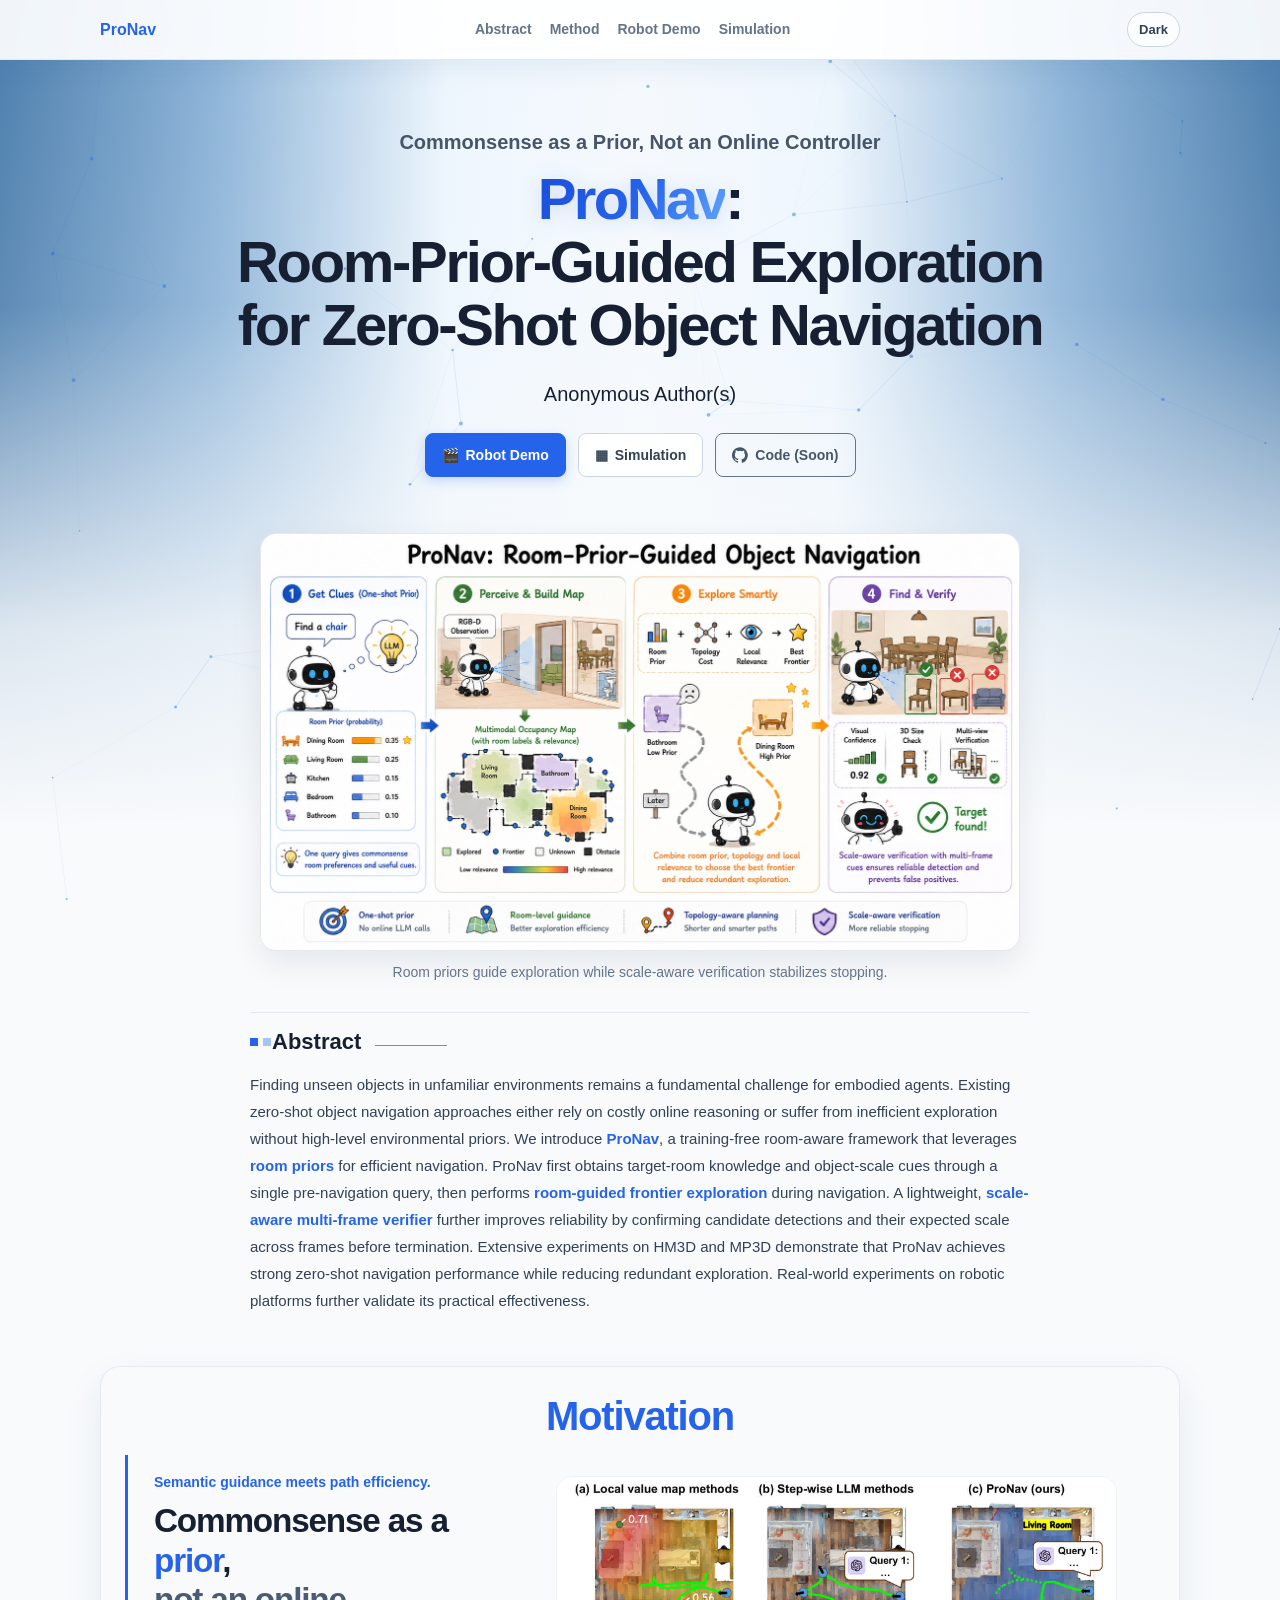
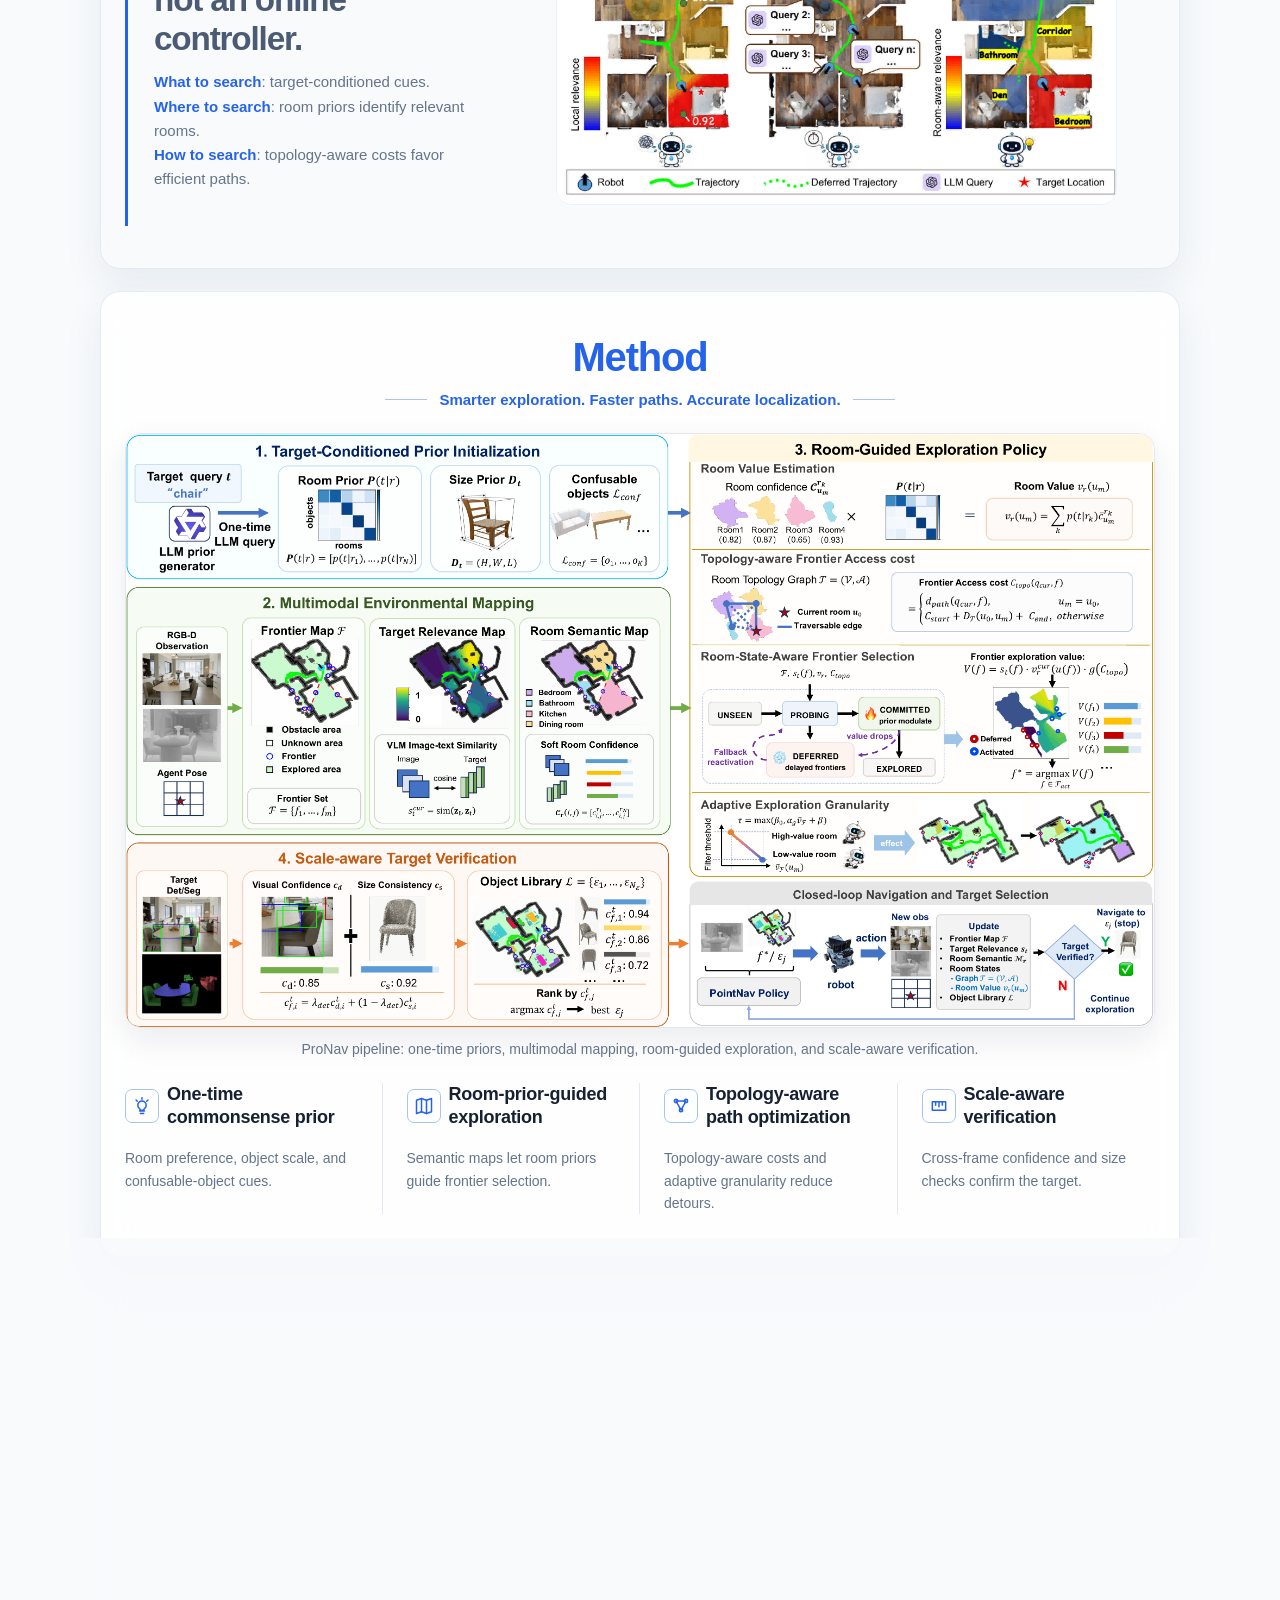
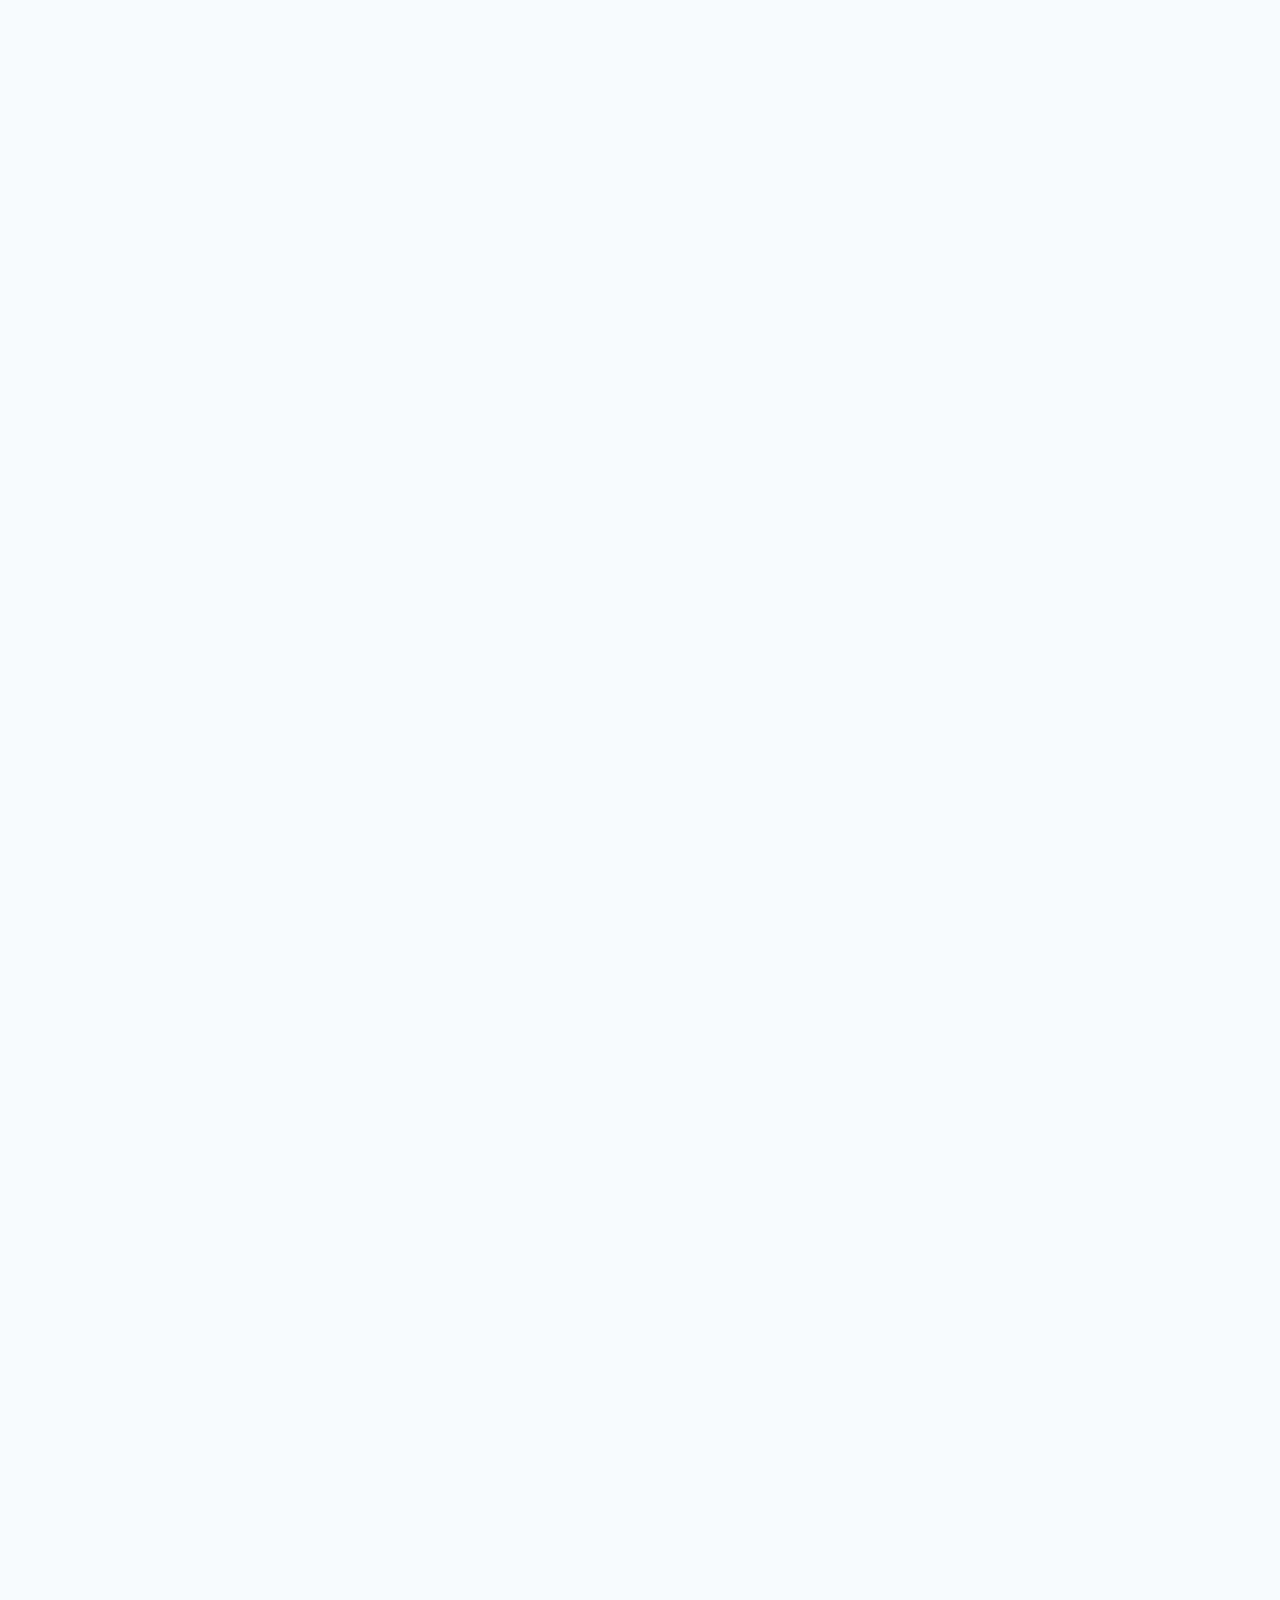
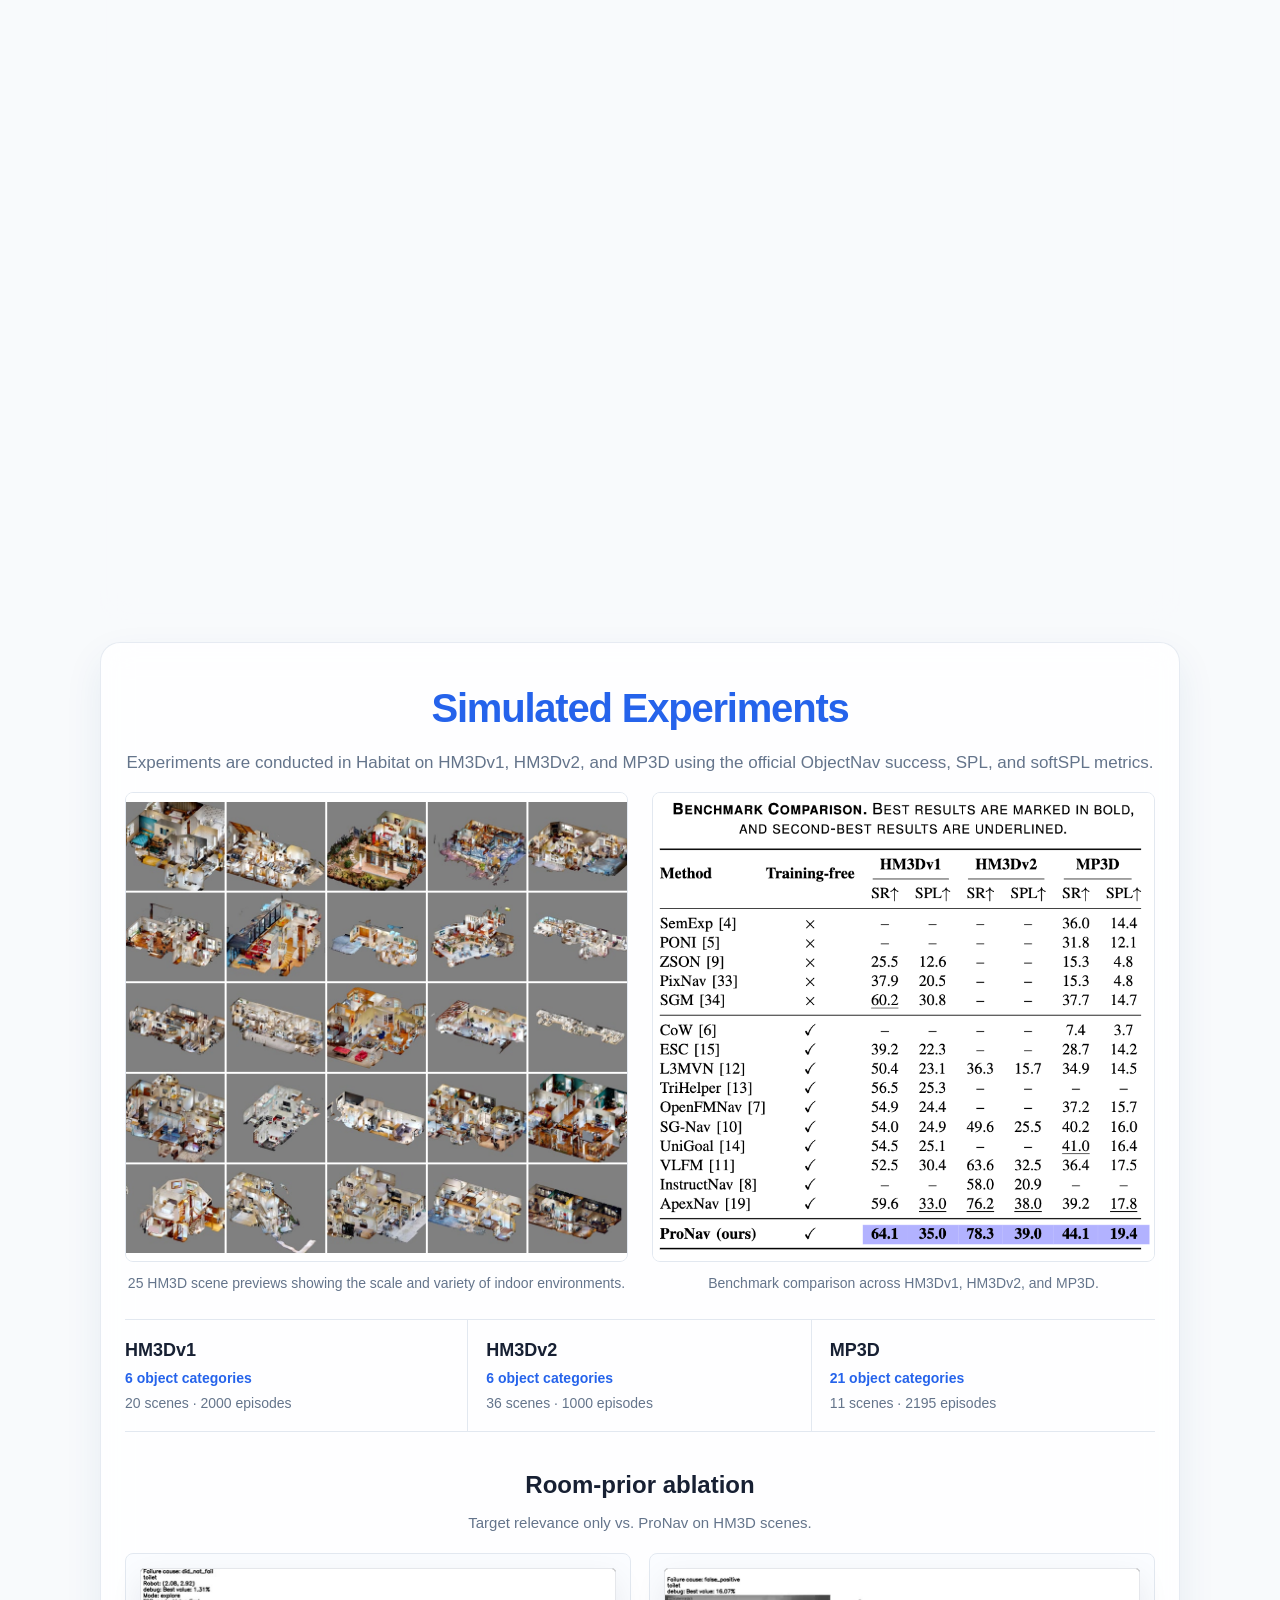
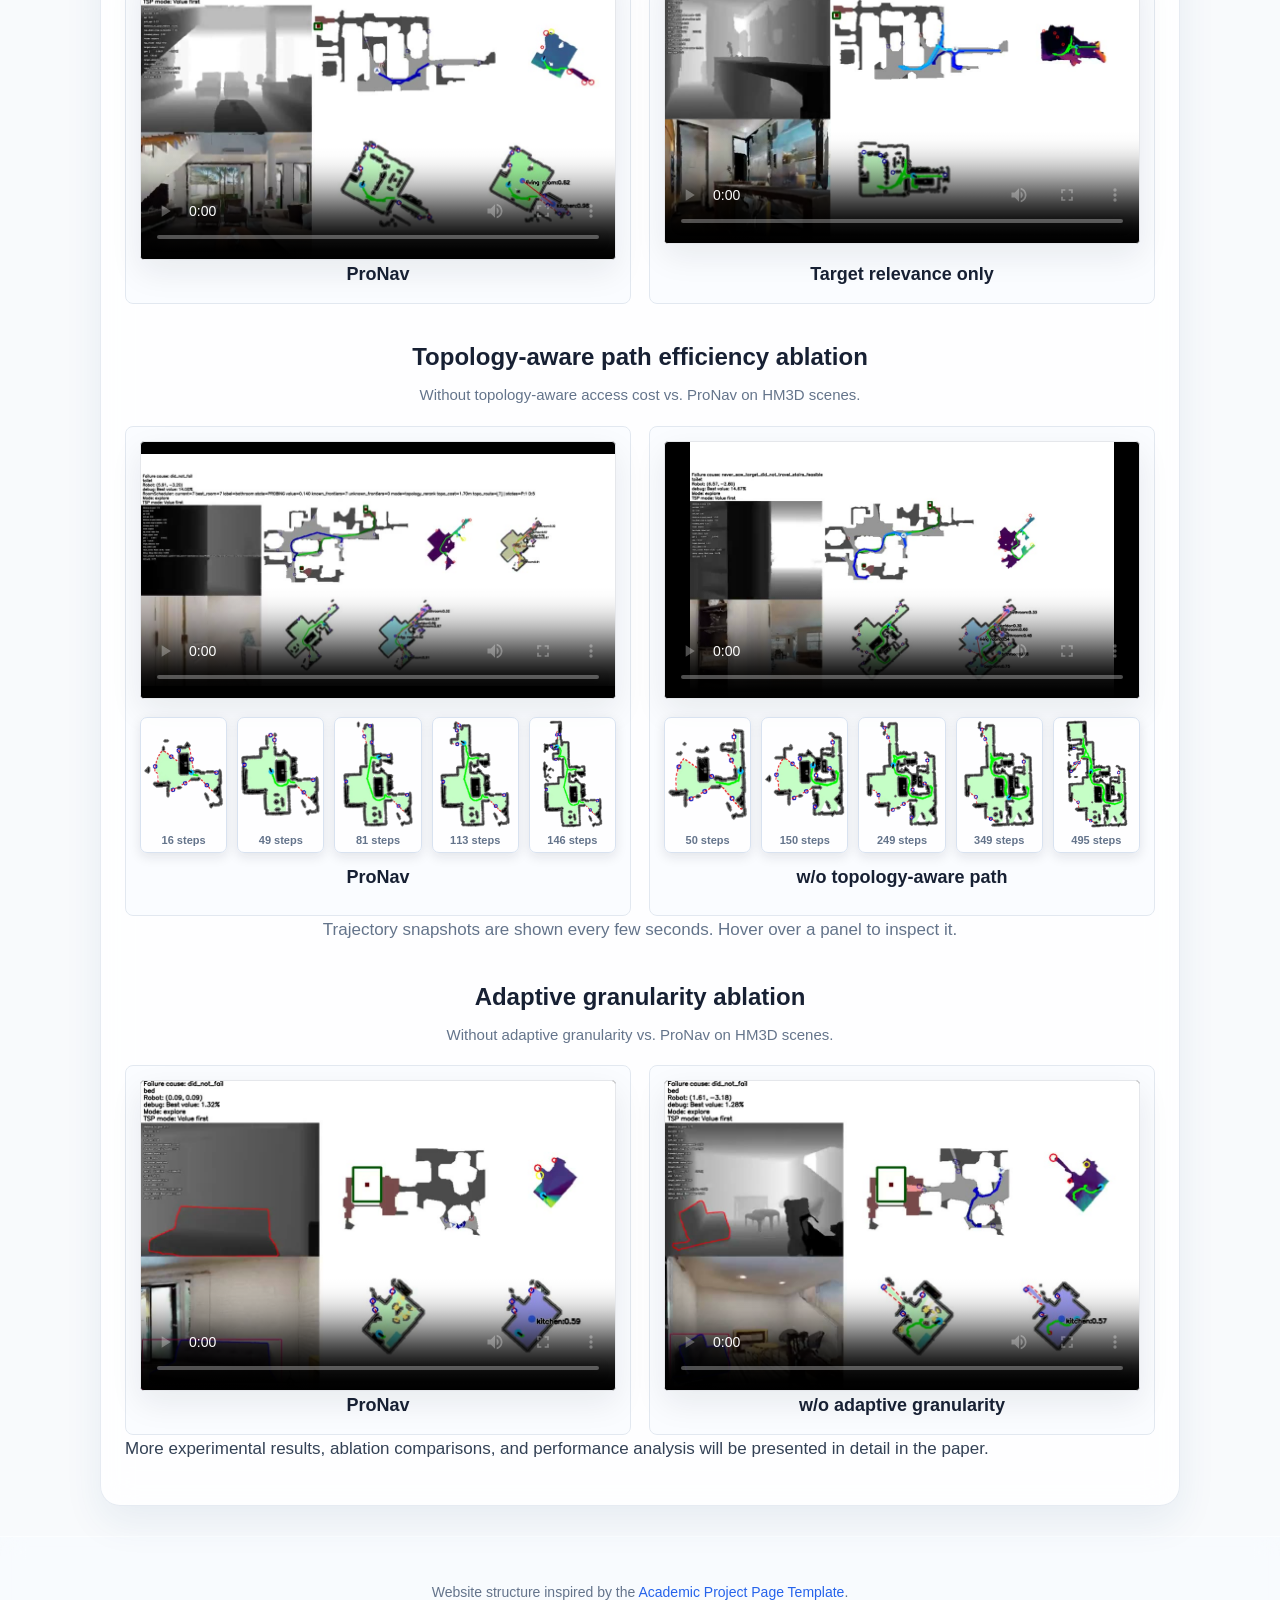
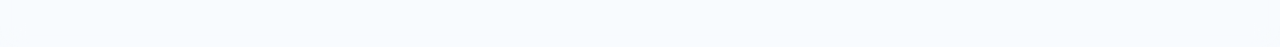
==== index.html @ 60c2f27e "Add trajectory snapshots and dark theme" ====
<!doctype html>
<html lang="en">
<head>
  <meta charset="utf-8" />
  <meta name="viewport" content="width=device-width, initial-scale=1" />
  <meta name="description" content="ProNav: Room-Prior-Guided Exploration for Zero-Shot Object Navigation." />
  <meta property="og:title" content="ProNav" />
  <meta property="og:description" content="Room-prior-guided exploration for zero-shot object navigation." />
  <meta property="og:image" content="assets/figures/hero-overview.jpg" />
  <title>ProNav | Room-Prior-Guided Object Navigation</title>
  <script>
    try {
      if (localStorage.getItem('pronav-theme') === 'dark') document.documentElement.dataset.theme = 'dark';
    } catch (error) {}
  </script>
  <link rel="stylesheet" href="styles.css?v=20260714-tech-glass" />
</head>
<body>
  <canvas class="topology-background" aria-hidden="true"></canvas>
  <nav class="topbar" aria-label="Page navigation">
    <a href="#" class="brand">ProNav</a>
    <div>
      <a href="#abstract">Abstract</a>
      <a href="#method">Method</a>
      <!-- <a href="#results">Results</a> -->
      <a href="#real-world">Robot Demo</a>
      <a href="#simulation">Simulation</a>
      <!-- <a href="#citation">BibTeX</a> -->
    </div>
    <button class="theme-toggle" type="button" aria-label="Enable dark theme" aria-pressed="false">Dark</button>
  </nav>

  <main>
    <header class="paper-header">
      <p class="venue">Commonsense as a Prior, Not an Online Controller</p>
      <h1>
        <span class="project-name">ProNav</span>:<br />
        Room-Prior-Guided Exploration<br />
        for Zero-Shot Object Navigation
      </h1>
      <p class="authors">Anonymous Author(s)</p>
      <div class="paper-links" aria-label="Project links">
        <!-- <a href="#citation">Paper</a> -->
        <a href="#real-world"><span class="link-icon" aria-hidden="true">🎬</span>Robot Demo</a>
        <a href="#simulation"><span class="link-icon" aria-hidden="true">▦</span>Simulation</a>
        <span class="paper-link" aria-label="Code (Soon)" aria-disabled="true">
          <svg class="github-icon" viewBox="0 0 24 24" aria-hidden="true">
            <path d="M12 .3a12 12 0 0 0-3.8 23.4c.6.1.8-.3.8-.6v-2.2c-3.3.7-4-1.4-4-1.4-.5-1.4-1.3-1.8-1.3-1.8-1.1-.8.1-.8.1-.8 1.2.1 1.8 1.2 1.8 1.2 1.1 1.8 2.8 1.3 3.5 1 .1-.8.4-1.3.7-1.6-2.7-.3-5.5-1.4-5.5-6a4.7 4.7 0 0 1 1.2-3.3c-.1-.3-.5-1.6.1-3.3 0 0 1-.3 3.3 1.3a11.4 11.4 0 0 1 6 0C17.2 5.4 18.2 5.7 18.2 5.7c.6 1.7.2 3 .1 3.3a4.7 4.7 0 0 1 1.2 3.3c0 4.6-2.8 5.7-5.5 6 .4.3.7 1 .7 2v2.8c0 .3.2.7.8.6A12 12 0 0 0 12 .3Z" />
          </svg>
          <span>Code (Soon)</span>
        </span>
        <!-- <a href="#results">Results</a> -->
      </div>
      <figure class="paper-figure header-teaser">
        <img src="assets/figures/hero-overview.jpg"
             alt="ProNav overview showing one-time priors, online mapping, room-guided exploration, and target verification." />
        <figcaption>Room priors guide exploration while scale-aware verification stabilizes stopping.</figcaption>
      </figure>
      <div id="abstract" class="header-abstract">
        <h2>Abstract</h2>
        <p>
          Finding unseen objects in unfamiliar environments remains a fundamental challenge for embodied agents.
          Existing zero-shot object navigation approaches either rely on costly online reasoning or suffer from
          inefficient exploration without high-level environmental priors. We introduce <strong>ProNav</strong>, a
          training-free room-aware framework that leverages <strong>room priors</strong> for efficient navigation.
          ProNav first obtains target-room knowledge and object-scale cues through a single pre-navigation query,
          then performs <strong>room-guided frontier exploration</strong> during navigation. A lightweight,
          <strong>scale-aware multi-frame verifier</strong> further improves reliability by confirming candidate
          detections and their expected scale across frames before termination. Extensive experiments on HM3D and
          MP3D demonstrate that ProNav achieves strong
          zero-shot navigation performance while reducing redundant exploration. Real-world experiments on robotic
          platforms further validate its practical effectiveness.
        </p>
      </div>
    </header>

    <section class="content-section motivation">
      <h2>Motivation</h2>
      <div class="motivation-main">
        <div class="motivation-copy">
          <p class="motivation-kicker">Semantic guidance meets path efficiency.</p>
          <p class="motivation-statement">
            Commonsense as a <span>prior</span>,<br />
            <em>not an online controller.</em>
          </p>
          <p class="motivation-bridge">
            <strong>What to search</strong>: target-conditioned cues.<br />
            <strong>Where to search</strong>: room priors identify relevant rooms.<br />
            <strong>How to search</strong>: topology-aware costs favor efficient paths.
          </p>
        </div>
        <figure class="paper-figure motivation-figure">
          <img src="assets/figures/motivation.jpg"
               alt="Motivation comparison among local value-map exploration, step-wise LLM navigation, and ProNav." />
        </figure>
      </div>
    </section>

    <section id="method" class="content-section">
      <h2>Method</h2>
      <p class="method-tagline">Smarter exploration. Faster paths. Accurate localization.</p>
      <figure class="paper-figure method-overview">
        <img src="assets/figures/pipeline.png?v=20260712-pipeline"
             alt="ProNav pipeline showing target-conditioned priors, multimodal mapping, room-guided exploration, and scale-aware target verification." />
        <figcaption>ProNav pipeline: one-time priors, multimodal mapping, room-guided exploration, and scale-aware verification.</figcaption>
      </figure>
      <div class="method-list">
        <article>
          <div class="method-heading">
            <span class="method-icon" aria-hidden="true">
              <svg viewBox="0 0 24 24"><path d="M9 18h6M10 21h4M8.5 14.5a5 5 0 1 1 7 0c-.9.8-1.5 1.7-1.5 2.5h-4c0-.8-.6-1.7-1.5-2.5Z" /><path d="M12 2v2M4.9 4.9l1.4 1.4M19.1 4.9l-1.4 1.4" /></svg>
            </span>
            <h3>One-time commonsense prior</h3>
          </div>
          <p>Room preference, object scale, and confusable-object cues.</p>
        </article>
        <article>
          <div class="method-heading">
            <span class="method-icon" aria-hidden="true">
              <svg viewBox="0 0 24 24"><path d="M3 5l6-2 6 2 6-2v16l-6 2-6-2-6 2V5Z" /><path d="M9 3v16M15 5v16" /></svg>
            </span>
            <h3>Room-prior-guided exploration</h3>
          </div>
          <p>Semantic maps let room priors guide frontier selection.</p>
        </article>
        <article>
          <div class="method-heading">
            <span class="method-icon" aria-hidden="true">
              <svg viewBox="0 0 24 24"><path d="M6 6l6 11L18 6M6 6h12" /><circle cx="6" cy="6" r="2" /><circle cx="18" cy="6" r="2" /><circle cx="12" cy="17" r="2" /></svg>
            </span>
            <h3>Topology-aware path optimization</h3>
          </div>
          <p>Topology-aware costs and adaptive granularity reduce detours.</p>
        </article>
        <article>
          <div class="method-heading">
            <span class="method-icon" aria-hidden="true">
              <svg viewBox="0 0 24 24"><path d="M4 7h16v10H4Z" /><path d="M8 7v4m4-4v6m4-6v4" /></svg>
            </span>
            <h3>Scale-aware verification</h3>
          </div>
          <p>Cross-frame confidence and size checks confirm the target.</p>
        </article>
      </div>
    </section>

    <section id="real-world" class="content-section">
      <h2>Robot Demo</h2>
      <p class="section-lead">
        Real-world trials are conducted on low-cost robotic platforms in an office building with interconnected
        hallways, bathrooms, computer rooms, and cluttered indoor spaces. Videos and figures below show both
        controlled ablations and multi-target cross-room navigation cases.
      </p>
      <div class="section-subheading">
        <h3>Platforms &amp; demo</h3>
        <p>Two low-cost robotic platforms and an indoor scene showcase.</p>
      </div>
      <div class="robot-grid">
        <figure class="paper-figure robot-card" data-label="01 / PLATFORM">
          <div class="robot-visual robot-visual-backdrop">
            <img class="robot-backdrop" src="assets/figures/robot-card-backdrop.png" alt="" aria-hidden="true" />
            <img class="robot-photo" src="assets/figures/robot-mecanum-cropped.jpg?v=20260713-topcrop" alt="Mecanum-wheel mobile robot." />
          </div>
          <figcaption>Mecanum-wheel mobile robot with RGB-D camera.</figcaption>
        </figure>
        <figure class="paper-figure robot-card" data-label="02 / PLATFORM">
          <div class="robot-visual">
            <img class="robot-photo robot-photo-raised" src="assets/figures/robot-xlerobot.jpg?v=20260713-original" alt="XLerobot mobile dual-arm robot." />
          </div>
          <figcaption>XLerobot-configuration mobile dual-arm robot.</figcaption>
        </figure>
        <figure class="paper-figure robot-card robot-video-figure" data-label="03 / SCENE">
          <video class="robot-demo-video lazy-video" controls playsinline
                 poster="assets/posters/indoor-scene-showcase.jpg">
            <source src="videos/indoor-scene-showcase.mp4" type="video/mp4" />
            Your browser does not support the video tag.
          </video>
          <figcaption>Indoor scene showcase from a real-world scan.</figcaption>
        </figure>
      </div>
      <div class="section-subheading">
        <h3>Real-world validation</h3>
        <p>Multi-target trials, controlled ablations, and value-map overlays demonstrate cross-room navigation in cluttered indoor environments.</p>
      </div>
      <figure class="paper-figure">
        <img src="assets/figures/real-world-cases.jpg" alt="Four real-world ProNav navigation cases." />
        <figcaption>Multi-target cross-room real-world trials with first-person observations and online value maps.</figcaption>
      </figure>
      <!--
      <div class="table-wrap compact-table">
        <table>
          <thead>
            <tr>
              <th>Method</th>
              <th>Easy SR / SPL</th>
              <th>Hard SR / SPL</th>
            </tr>
          </thead>
          <tbody>
            <tr>
              <td>Target relevance only</td>
              <td>24/24 (100.0) / 0.85</td>
              <td>16/24 (66.7) / 0.34</td>
            </tr>
            <tr class="best">
              <td>ProNav</td>
              <td>24/24 (100.0) / 0.87</td>
              <td>22/24 (91.7) / 0.63</td>
            </tr>
          </tbody>
        </table>
      </div>
      -->
      <div class="video-grid no-sync">
        <article data-result="success">
          <div class="result-badge">✓ Success</div>
          <video class="lazy-video" controls playsinline poster="assets/posters/potted-plant-search.jpg">
            <source src="videos/potted-plant-search.mp4" type="video/mp4" />
            Your browser does not support the video tag.
          </video>
          <h3>Potted plant search</h3>
        </article>
        <article data-result="success">
          <div class="result-badge">✓ Success</div>
          <video class="lazy-video" controls playsinline poster="assets/posters/air-conditioner-search.jpg">
            <source src="videos/air-conditioner-search.mp4?v=20260710-mask-29" type="video/mp4" />
            Your browser does not support the video tag.
          </video>
          <h3>Air conditioner search</h3>
        </article>
        <article data-result="success">
          <div class="result-badge">✓ Success</div>
          <video class="lazy-video" controls playsinline poster="assets/posters/trash-can-search.jpg">
            <source src="videos/trash-can-search.mp4" type="video/mp4" />
            Your browser does not support the video tag.
          </video>
          <h3>Trash can search</h3>
        </article>
      </div>
      <div class="section-subheading">
        <h3>Room-prior ablation</h3>
        <p>ProNav vs. target relevance only on real-world scenes.</p>
      </div>
      <div class="video-main room-prior-video-main">
        <video class="lazy-video" controls playsinline poster="assets/posters/room-prior-ablation.jpg">
          <source src="videos/room-prior-ablation.mp4?v=20260712-653s" type="video/mp4" />
          Your browser does not support the video tag.
        </video>
      </div>
      <div class="room-prior-trajectory-grid">
        <div class="topology-crop-grid" role="img" aria-label="ProNav room-prior trajectory snapshots.">
          <figure class="topology-crop"><img src="assets/figures/ProNav_7s982.png" alt="ProNav trajectory at 80 steps." /><figcaption>80 steps</figcaption></figure>
          <figure class="topology-crop"><img src="assets/figures/ProNav_16s259.png" alt="ProNav trajectory at 163 steps." /><figcaption>163 steps</figcaption></figure>
          <figure class="topology-crop"><img src="assets/figures/ProNav_18s427.png" alt="ProNav trajectory at 184 steps." /><figcaption>184 steps</figcaption></figure>
          <figure class="topology-crop"><img src="assets/figures/ProNav_21s035.png" alt="ProNav trajectory at 210 steps." /><figcaption>210 steps</figcaption></figure>
          <figure class="topology-crop"><img src="assets/figures/ProNav_31s900.png" alt="ProNav trajectory at 319 steps." /><figcaption>319 steps</figcaption></figure>
        </div>
        <div class="trajectory-divider" aria-hidden="true"></div>
        <div class="topology-crop-grid" role="img" aria-label="Target-relevance-only room-prior trajectory snapshots.">
          <figure class="topology-crop"><img src="assets/figures/TR-only_13s672.png" alt="Target-relevance-only trajectory at 137 steps." /><figcaption>137 steps</figcaption></figure>
          <figure class="topology-crop"><img src="assets/figures/TR-only_30s732.png" alt="Target-relevance-only trajectory at 307 steps." /><figcaption>307 steps</figcaption></figure>
          <figure class="topology-crop"><img src="assets/figures/TR-only_37s293.png" alt="Target-relevance-only trajectory at 373 steps." /><figcaption>373 steps</figcaption></figure>
          <figure class="topology-crop"><img src="assets/figures/TR-only_42s178.png" alt="Target-relevance-only trajectory at 422 steps." /><figcaption>422 steps</figcaption></figure>
          <figure class="topology-crop"><img src="assets/figures/TR-only_48s375.png" alt="Target-relevance-only trajectory at 484 steps." /><figcaption>484 steps</figcaption></figure>
        </div>
      </div>
      <p class="room-prior-trajectory-description">
        Controlled ablation comparison: ProNav uses room priors to reallocate exploration effort, while
        the target-relevance-only variant can revisit low-priority regions.
      </p>
      <p class="note">
        More experimental results, ablation comparisons, and performance analysis will be presented in detail in the paper.
      </p>
    </section>

    <section id="simulation" class="content-section">
      <h2>Simulated Experiments</h2>
      <p class="section-lead">
        Experiments are conducted in Habitat on HM3Dv1, HM3Dv2, and MP3D using the official ObjectNav
        success, SPL, and softSPL metrics.
      </p>
      <div class="simulation-hero">
        <figure class="paper-figure simulation-trajectory">
          <div class="simulation-media">
            <img src="assets/figures/hm3d-room-grid.jpg?v=20260712-hm3d-grid"
                 alt="5 by 5 grid of 25 official HM3D scene dollhouse previews." />
          </div>
          <figcaption>25 HM3D scene previews showing the scale and variety of indoor environments.</figcaption>
        </figure>
        <figure class="paper-figure simulation-table-fig">
          <div class="simulation-media">
            <img src="assets/figures/benchmark-comparison.png"
                 alt="Benchmark comparison across HM3Dv1, HM3Dv2, and MP3D." />
          </div>
          <figcaption>Benchmark comparison across HM3Dv1, HM3Dv2, and MP3D.</figcaption>
        </figure>
      </div>
      <div class="dataset-strip">
        <article>
          <strong>HM3Dv1</strong>
          <span class="cat-summary">6 object categories</span>
          <span>20 scenes · 2000 episodes</span>
        </article>
        <article>
          <strong>HM3Dv2</strong>
          <span class="cat-summary">6 object categories</span>
          <span>36 scenes · 1000 episodes</span>
        </article>
        <article>
          <strong>MP3D</strong>
          <span class="cat-summary">21 object categories</span>
          <span>11 scenes · 2195 episodes</span>
        </article>
      </div>
      <div class="section-subheading">
        <h3>Room-prior ablation</h3>
        <p>Target relevance only vs. ProNav on HM3D scenes.</p>
      </div>
      <div class="video-grid">
        <article data-result="success">
          <div class="result-badge">✓ Success</div>
          <video class="lazy-video" controls playsinline poster="assets/posters/room-prior-pronav.jpg">
            <source src="videos/room-prior-pronav.mp4" type="video/mp4" />
            Your browser does not support the video tag.
          </video>
          <h3>ProNav</h3>
        </article>
        <article data-result="timeout">
          <div class="result-badge">✗ Timeout</div>
          <video class="lazy-video" controls playsinline poster="assets/posters/room-prior-baseline.jpg">
            <source src="videos/room-prior-baseline.mp4" type="video/mp4" />
            Your browser does not support the video tag.
          </video>
          <h3>Target relevance only</h3>
        </article>
      </div>
      <div class="section-subheading">
        <h3>Topology-aware path efficiency ablation</h3>
        <p>Without topology-aware access cost vs. ProNav on HM3D scenes.</p>
      </div>
      <div class="video-grid topology-video-grid">
        <article data-result="success">
          <div class="result-badge">✓ Success</div>
          <video class="lazy-video" controls playsinline poster="assets/posters/topology-pronav.jpg">
            <source src="videos/topology-pronav.mp4" type="video/mp4" />
            Your browser does not support the video tag.
          </video>
          <div class="topology-crop-grid" role="img" aria-label="Upper half of the topology-aware access cost ablation, split into five inspection panels.">
            <figure class="topology-crop"><img src="assets/figures/topology-step-cards/B_topo_dist_success_step01_t1.6s.png" alt="Topology-aware path at 16 steps." /><figcaption>16 steps</figcaption></figure>
            <figure class="topology-crop"><img src="assets/figures/topology-step-cards/B_topo_dist_success_step02_t4.9s.png" alt="Topology-aware path at 49 steps." /><figcaption>49 steps</figcaption></figure>
            <figure class="topology-crop"><img src="assets/figures/topology-step-cards/B_topo_dist_success_step03_t8.1s.png" alt="Topology-aware path at 81 steps." /><figcaption>81 steps</figcaption></figure>
            <figure class="topology-crop"><img src="assets/figures/topology-step-cards/B_topo_dist_success_step04_t11.3s.png" alt="Topology-aware path at 113 steps." /><figcaption>113 steps</figcaption></figure>
            <figure class="topology-crop"><img src="assets/figures/topology-step-cards/B_topo_dist_success_step05_t14.6s.png" alt="Topology-aware path at 146 steps." /><figcaption>146 steps</figcaption></figure>
          </div>
          <h3>ProNav</h3>
        </article>
        <article data-result="timeout">
          <div class="result-badge">✗ Timeout</div>
          <video class="lazy-video" controls playsinline poster="assets/posters/topology-baseline.jpg">
            <source src="videos/topology-baseline.mp4" type="video/mp4" />
            Your browser does not support the video tag.
          </video>
          <div class="topology-crop-grid" role="img" aria-label="Lower half of the topology-aware access cost ablation, split into five inspection panels.">
            <figure class="topology-crop"><img src="assets/figures/topology-step-cards/A_baseline_timeout_step01_t5.0s.png" alt="Baseline path at 50 steps." /><figcaption>50 steps</figcaption></figure>
            <figure class="topology-crop"><img src="assets/figures/topology-step-cards/A_baseline_timeout_step02_t15.0s.png" alt="Baseline path at 150 steps." /><figcaption>150 steps</figcaption></figure>
            <figure class="topology-crop"><img src="assets/figures/topology-step-cards/A_baseline_timeout_step03_t24.9s.png" alt="Baseline path at 249 steps." /><figcaption>249 steps</figcaption></figure>
            <figure class="topology-crop"><img src="assets/figures/topology-step-cards/A_baseline_timeout_step04_t34.9s.png" alt="Baseline path at 349 steps." /><figcaption>349 steps</figcaption></figure>
            <figure class="topology-crop"><img src="assets/figures/topology-step-cards/A_baseline_timeout_LAST2_t49.5s.png" alt="Baseline path at 495 steps." /><figcaption>495 steps</figcaption></figure>
          </div>
          <h3>w/o topology-aware path</h3>
        </article>
      </div>
      <p class="topology-crop-caption">Trajectory snapshots are shown every few seconds. Hover over a panel to inspect it.</p>
      <div class="section-subheading">
        <h3>Adaptive granularity ablation</h3>
        <p>Without adaptive granularity vs. ProNav on HM3D scenes.</p>
      </div>
      <div class="video-grid">
        <article data-result="success">
          <div class="result-badge">✓ Success</div>
          <video class="lazy-video" controls playsinline poster="assets/posters/adaptive-granularity-pronav.jpg">
            <source src="videos/adaptive-granularity-pronav.mp4" type="video/mp4" />
            Your browser does not support the video tag.
          </video>
          <h3>ProNav</h3>
        </article>
        <article data-result="success">
          <div class="result-badge">✓ Success</div>
          <video class="lazy-video" controls playsinline poster="assets/posters/adaptive-granularity-baseline.jpg">
            <source src="videos/adaptive-granularity-baseline.mp4" type="video/mp4" />
            Your browser does not support the video tag.
          </video>
          <h3>w/o adaptive granularity</h3>
        </article>
      </div>
      <p class="note">
        More experimental results, ablation comparisons, and performance analysis will be presented in detail in the paper.
      </p>
    </section>


  </main>

  <script>
    (() => {
      const button = document.querySelector('.theme-toggle');
      const setTheme = dark => {
        document.documentElement.toggleAttribute('data-theme', dark);
        button.textContent = dark ? 'Light' : 'Dark';
        button.setAttribute('aria-label', dark ? 'Enable light theme' : 'Enable dark theme');
        button.setAttribute('aria-pressed', String(dark));
        try { localStorage.setItem('pronav-theme', dark ? 'dark' : 'light'); } catch (error) {}
      };

      setTheme(document.documentElement.dataset.theme === 'dark');
      button.addEventListener('click', () => setTheme(document.documentElement.dataset.theme !== 'dark'));
    })();

    (() => {
      const canvas = document.querySelector('.topology-background');
      const context = canvas.getContext('2d');
      const reduceMotion = window.matchMedia('(prefers-reduced-motion: reduce)');
      let nodes = [];
      let width = 0;
      let height = 0;
      let frame;

      function seedNodes() {
        const count = Math.max(28, Math.min(72, Math.round((width * height) / 24000)));
        nodes = Array.from({ length: count }, () => ({
          x: Math.random() * width,
          y: Math.random() * height,
          vx: (Math.random() - 0.5) * 0.2,
          vy: (Math.random() - 0.5) * 0.2,
          r: Math.random() * 1.15 + 0.8
        }));
      }

      function resize() {
        const ratio = Math.min(window.devicePixelRatio || 1, 2);
        width = window.innerWidth;
        height = window.innerHeight;
        canvas.width = width * ratio;
        canvas.height = height * ratio;
        canvas.style.width = `${width}px`;
        canvas.style.height = `${height}px`;
        context.setTransform(ratio, 0, 0, ratio, 0, 0);
        seedNodes();
        draw();
      }

      function draw() {
        context.clearRect(0, 0, width, height);
        const linkDistance = Math.min(180, Math.max(120, width * 0.15));

        nodes.forEach((node, i) => {
          for (let j = i + 1; j < nodes.length; j += 1) {
            const other = nodes[j];
            const dx = node.x - other.x;
            const dy = node.y - other.y;
            const distance = Math.hypot(dx, dy);
            if (distance < linkDistance) {
              context.beginPath();
              context.moveTo(node.x, node.y);
              context.lineTo(other.x, other.y);
              context.strokeStyle = `rgba(40, 119, 224, ${0.26 * (1 - distance / linkDistance)})`;
              context.lineWidth = 0.9;
              context.stroke();
            }
          }
        });

        nodes.forEach(node => {
          context.beginPath();
          context.arc(node.x, node.y, node.r, 0, Math.PI * 2);
          context.fillStyle = 'rgba(31, 111, 222, 0.62)';
          context.fill();
        });
      }

      function animate() {
        nodes.forEach(node => {
          node.x += node.vx;
          node.y += node.vy;
          if (node.x < -12 || node.x > width + 12) node.vx *= -1;
          if (node.y < -12 || node.y > height + 12) node.vy *= -1;
        });
        draw();
        if (!reduceMotion.matches) frame = requestAnimationFrame(animate);
      }

      reduceMotion.addEventListener('change', () => {
        cancelAnimationFrame(frame);
        if (!reduceMotion.matches) animate();
        else draw();
      });
      window.addEventListener('resize', resize, { passive: true });
      resize();
      if (!reduceMotion.matches) animate();
    })();

    document.querySelectorAll('.robot-video-figure, .video-grid article, .video-main').forEach(card => {
      const video = card.querySelector('video');

      card.addEventListener('click', event => {
        const rect = video.getBoundingClientRect();
        const controlBarHeight = Math.min(48, rect.height * 0.25);

        // Edge can keep native media-control clicks inside its Shadow DOM. Listen
        // on the card during capture so clicks on the video picture still reach us.
        const insideVideo = event.clientX >= rect.left && event.clientX <= rect.right
          && event.clientY >= rect.top && event.clientY < rect.bottom - controlBarHeight;
        if (!insideVideo) return;
        if (video.paused) video.play().catch(() => {});
        else video.pause();
      }, true);
    });

    document.querySelectorAll('.video-grid').forEach(grid => {
      const videos = [...grid.querySelectorAll('video')];
      const shouldSync = !grid.classList.contains('no-sync');
      let syncing = false;

      const playAt = (video, time) => {
        const start = () => {
          if (Number.isFinite(time)) video.currentTime = time;
          video.play().catch(() => {});
        };

        if (video.readyState >= HTMLMediaElement.HAVE_METADATA) start();
        else video.addEventListener('loadedmetadata', start, { once: true });
      };

      videos.forEach((v, i) => {
        v.addEventListener('play', () => {
          if (!shouldSync || syncing) return;
          syncing = true;
          const t = v.currentTime;
          videos.forEach((o, j) => {
            if (i !== j) {
              playAt(o, t);
            }
          });
          setTimeout(() => { syncing = false; }, 100);
        });

        v.addEventListener('pause', () => {
          if (!shouldSync || syncing || v.ended) return;
          syncing = true;
          videos.forEach((o, j) => { if (i !== j) o.pause(); });
          setTimeout(() => { syncing = false; }, 100);
        });

        v.addEventListener('play', () => {
          const badge = v.closest('article').querySelector('.result-badge');
          if (badge) badge.classList.remove('show');
        });

        v.addEventListener('ended', () => {
          const badge = v.closest('article').querySelector('.result-badge');
          if (badge) badge.classList.add('show');
        });
      });
    });
  </script>

  <footer>
    <p>
      Website structure inspired by the
      <a href="https://github.com/eliahuhorwitz/Academic-project-page-template">Academic Project Page Template</a>.
    </p>
  </footer>
</body>
</html>
---- styles.css ----
:root {
  --ink: #172033;
  --text: #334155;
  --muted: #64748b;
  --line: #e2e8f0;
  --soft: #f8fafc;
  --blue: #2563eb;
  --blue-hover: #1d4ed8;
  --blue-soft: #eff6ff;
  --max: 1080px;
  --content-x: 24px;
  --narrow: 780px;
}

* {
  box-sizing: border-box;
}

html {
  scroll-behavior: smooth;
}

body {
  margin: 0;
  color: var(--text);
  background:
    linear-gradient(180deg,
      rgba(248, 251, 255, 0) 0,
      rgba(244, 248, 253, 0.1) 34vh,
      rgba(248, 250, 252, 0.84) 70vh,
      #f8fafc 92vh,
      #f8fafc 100%),
    linear-gradient(90deg, #4d7fae 0%, #8db4d8 17%, #eef6fd 35%, #f5f9fd 50%, #eef6fd 65%, #8db4d8 83%, #4d7fae 100%);
  font-family: -apple-system, BlinkMacSystemFont, "Segoe UI", Roboto, Helvetica, Arial, sans-serif;
  line-height: 1.62;
}

.topology-background {
  position: fixed;
  inset: 0;
  z-index: 0;
  opacity: 0.74;
  width: 100%;
  height: 100%;
  pointer-events: none;
}

a {
  color: var(--blue);
  text-decoration: none;
}

a:hover {
  text-decoration: underline;
}

img,
video {
  max-width: 100%;
}

.topbar {
  position: sticky;
  top: 0;
  z-index: 10;
  display: flex;
  justify-content: space-between;
  align-items: center;
  padding: 12px max(22px, calc((100vw - var(--max)) / 2));
  border-bottom: 1px solid rgba(226, 232, 240, 0.9);
  background: rgba(255, 255, 255, 0.92);
  box-shadow: 0 8px 26px rgba(31, 73, 132, 0.08);
  -webkit-backdrop-filter: blur(16px) saturate(1.2);
  backdrop-filter: blur(16px) saturate(1.2);
}

.brand {
  flex: 0 0 auto;
  color: var(--blue);
  font-weight: 750;
}

.topbar div {
  display: flex;
  gap: 18px;
  font-size: 14px;
}

.topbar div a {
  color: var(--muted);
  font-weight: 600;
}

main {
  position: relative;
  z-index: 1;
}

section[id],
.header-abstract[id] {
  scroll-margin-top: 72px;
}

.paper-header {
  width: 100%;
  max-width: var(--max);
  margin: 0 auto;
  padding: 70px var(--content-x) 30px;
  border: 0;
  border-radius: 0;
  background: transparent;
  box-shadow: none;
  -webkit-backdrop-filter: none;
  backdrop-filter: none;
  text-align: center;
}

.venue {
  margin: 0 0 14px;
  color: #475569;
  font-size: 20px;
  font-weight: 800;
  line-height: 1.22;
}

h1 {
  max-width: 1160px;
  margin: 0 auto;
  color: var(--ink);
  font-size: clamp(38px, 4.7vw, 58px);
  line-height: 1.08;
  letter-spacing: -0.04em;
}

.project-name {
  color: var(--blue);
  font-weight: 800;
  letter-spacing: -0.045em;
}

@supports ((-webkit-background-clip: text) or (background-clip: text)) {
  .project-name {
    background: linear-gradient(118deg, #1d4ed8 0%, var(--blue) 54%, #60a5fa 100%);
    -webkit-background-clip: text;
    background-clip: text;
    color: transparent;
    filter: drop-shadow(0 3px 10px rgba(36, 88, 184, 0.16));
  }
}

.authors {
  margin: 22px 0 0;
  color: var(--ink);
  font-size: 20px;
}

.header-abstract {
  max-width: var(--narrow);
  margin: 28px auto 0;
  padding: 18px 0 0;
  border-top: 1px solid var(--line);
  text-align: left;
}

.header-abstract h2 {
  display: flex;
  align-items: center;
  gap: 14px;
  margin: 0 0 18px;
  color: var(--ink);
  font-size: 22px;
  font-weight: 800;
  line-height: 1;
  text-align: left;
}

.header-abstract h2::before {
  content: "";
  width: 8px;
  height: 8px;
  flex: 0 0 auto;
  background: var(--blue);
  box-shadow: 13px 0 0 #a8c5f2;
}

.header-abstract h2::after {
  content: "";
  width: 72px;
  height: 1px;
  flex: 0 0 auto;
  margin-top: 6px;
  background: var(--blue);
  opacity: 0.72;
}

.header-abstract p {
  margin: 0 0 12px;
  color: var(--text);
  font-size: 15px;
  line-height: 1.8;
  text-align: left;
  hyphens: none;
}

.header-abstract strong {
  color: var(--blue);
  font-weight: 750;
}

.header-abstract p:last-child {
  margin-bottom: 0;
}

.paper-links {
  display: flex;
  justify-content: center;
  flex-wrap: wrap;
  gap: 12px;
  margin-top: 22px;
}

.paper-links a,
.paper-link {
  display: inline-flex;
  align-items: center;
  justify-content: center;
  gap: 7px;
  min-width: 96px;
  min-height: 42px;
  padding: 10px 16px;
  border: 1px solid transparent;
  border-radius: 8px;
  border-color: var(--blue);
  background: var(--blue);
  box-shadow: 0 4px 12px rgba(37, 99, 235, 0.22);
  color: #fff;
  font-size: 14px;
  font-weight: 700;
  text-decoration: none;
  transition: transform 160ms ease, background-color 160ms ease, border-color 160ms ease;
}

.paper-links a:nth-child(2) {
  border-color: #cbd5e1;
  background: rgba(255, 255, 255, 0.9);
  box-shadow: none;
  color: #334155;
}

.paper-link {
  border-color: #64748b;
  background: transparent;
  box-shadow: none;
  color: #475569;
}

.github-icon {
  width: 16px;
  height: 16px;
  flex: 0 0 auto;
  fill: currentColor;
}

.paper-link .github-icon {
  color: currentColor;
}

.link-icon {
  display: inline-flex;
  align-items: center;
  justify-content: center;
  line-height: 1;
}

.paper-links a:hover {
  color: #fff;
  border-color: var(--blue-hover);
  background: var(--blue-hover);
  text-decoration: none;
  transform: translateY(-1px);
}

.paper-links a:nth-child(2):hover {
  border-color: var(--blue);
  background: var(--blue-soft);
  color: var(--blue-hover);
}

.paper-links a:focus-visible {
  outline: 3px solid rgba(36, 88, 184, 0.26);
  outline-offset: 3px;
}

.paper-figure.header-teaser {
  display: block;
  width: 100%;
  max-width: 760px;
  margin: 56px auto 0;
}

.header-teaser img {
  display: block;
  width: 100%;
  margin: 0 auto;
}

.teaser,
.content-section {
  width: 100%;
  max-width: var(--max);
  margin: 0 auto;
  padding: 42px var(--content-x);
}

.content-section {
  margin-top: 22px;
  border: 1px solid rgba(226, 232, 240, 0.86);
  border-radius: 20px;
  background: rgba(255, 255, 255, 0.82);
  box-shadow: 0 16px 38px rgba(31, 73, 132, 0.08);
  -webkit-backdrop-filter: blur(16px) saturate(1.08);
  backdrop-filter: blur(16px) saturate(1.08);
}

main .content-section:nth-of-type(odd) {
  background: rgba(248, 250, 252, 0.84);
}

.teaser+.content-section {
  border-top: 1px solid rgba(255, 255, 255, 0.72);
}

.content-section> :first-child,
.teaser> :first-child,
.paper-header> :first-child {
  margin-top: 0;
}

.content-section> :last-child,
.teaser> :last-child,
.paper-header> :last-child {
  margin-bottom: 0;
}

.teaser {
  padding-top: 18px;
  padding-bottom: 28px;
  text-align: center;
}

.paper-figure img,
video {
  display: block;
  width: 100%;
  border: 1px solid #e5e7eb;
  border-radius: 16px;
  background: #fff;
  box-shadow: 0 12px 32px rgba(15, 23, 42, 0.08);
}

.teaser p {
  max-width: 100%;
  margin: 0 auto;
  color: var(--muted);
  font-size: 17px;
}

.narrow {
  width: 100%;
  max-width: 100%;
}

.content-section h2 {
  margin: 0 0 18px;
  color: var(--blue);
  font-size: clamp(28px, 3.2vw, 40px);
  line-height: 1.15;
  text-align: center;
  letter-spacing: -0.03em;
}

.content-section p {
  margin: 0 0 16px;
  font-size: 17px;
}

.section-lead {
  max-width: 100%;
  margin-left: auto !important;
  margin-right: auto !important;
  color: var(--muted);
  text-align: center;
}

.motivation {
  padding-top: 26px;
}

.motivation>h2 {
  margin-bottom: 16px;
  text-align: center;
}

.motivation-main {
  display: grid;
  grid-template-columns: 0.36fr 0.64fr;
  gap: 34px;
  align-items: center;
}

.motivation-copy {
  display: flex;
  flex-direction: column;
  justify-content: center;
  align-self: stretch;
  padding: 18px 0 18px 26px;
  border-left: 3px solid var(--blue);
  text-align: left;
}

.motivation-kicker {
  margin: 0 0 10px !important;
  color: var(--blue);
  font-size: 14px !important;
  font-weight: 800;
  line-height: 1.3;
}

.motivation-statement {
  margin: 0 0 12px !important;
  color: var(--ink);
  font-size: clamp(24px, 2.6vw, 34px) !important;
  font-weight: 760;
  line-height: 1.18;
  letter-spacing: -0.035em;
}

.motivation-statement span {
  color: var(--blue);
}

.motivation-statement em {
  color: #4b5b73;
  font-style: normal;
}

.motivation-bridge {
  margin: 0 0 16px !important;
  color: var(--muted);
  font-size: 15px !important;
  line-height: 1.62;
}

.motivation-bridge strong {
  color: var(--blue);
  font-weight: 750;
}

.motivation-figure {
  display: flex;
  flex-direction: column;
  margin: 0;
}

.motivation-figure img {
  flex: 1;
  width: 88%;
  margin: 0 auto;
  object-fit: contain;
  border-color: #edf1f6;
  box-shadow: none;
}

.paper-figure {
  margin: 0;
}

.paper-figure.medium {
  width: 100%;
  max-width: 100%;
  margin: 0 auto;
}

.method-overview {
  margin-bottom: 22px;
}

.method-tagline {
  display: flex;
  align-items: center;
  justify-content: center;
  gap: 12px;
  margin: -8px auto 24px !important;
  color: var(--blue);
  font-size: 15px !important;
  font-weight: 750;
  line-height: 1.3;
  text-align: center;
}

.method-tagline::before,
.method-tagline::after {
  content: "";
  width: 42px;
  height: 1px;
  background: #a8c5f2;
}

.paper-figure figcaption {
  max-width: 100%;
  margin: 10px auto 0;
  color: var(--muted);
  font-size: 14px;
  text-align: center;
}

.method-list {
  display: grid;
  grid-template-columns: repeat(4, minmax(0, 1fr));
  gap: 0;
  margin: 0 auto;
}

.method-list article {
  display: block;
  padding: 0 24px;
  border-right: 1px solid var(--line);
}

.method-list article:first-child {
  padding-left: 0;
}

.method-list article:last-child {
  border-right: none;
  padding-right: 0;
}

.method-heading {
  display: flex;
  align-items: center;
  gap: 8px;
  margin-bottom: 12px;
}

.method-icon {
  display: grid;
  place-items: center;
  flex-shrink: 0;
  width: 34px;
  height: 34px;
  border: 1px solid #a8c5f2;
  border-radius: 7px;
  color: var(--blue);
  line-height: 1;
}

.method-icon svg {
  width: 20px;
  height: 20px;
  fill: none;
  stroke: currentColor;
  stroke-linecap: round;
  stroke-linejoin: round;
  stroke-width: 1.8;
}

.method-heading h3 {
  margin: 0;
  color: var(--ink);
  font-size: 18px;
  line-height: 1.28;
  letter-spacing: -0.015em;
}

.method-list p {
  margin: 18px 0 0;
  color: var(--muted);
  font-size: 14px;
  line-height: 1.6;
}



.simulation-hero {
  display: grid;
  grid-template-columns: repeat(2, minmax(0, 1fr));
  gap: 24px;
  align-items: stretch;
  margin-bottom: 24px;
}

.simulation-hero .paper-figure {
  display: flex;
  flex-direction: column;
  min-width: 0;
  height: 100%;
}

.simulation-media {
  display: grid;
  place-items: center;
  width: 100%;
  height: clamp(300px, calc((100vw - 72px) / 2.2), 470px);
  overflow: hidden;
  border: 1px solid var(--line);
  border-radius: 8px;
  background: #fff;
}

.simulation-media img {
  display: block;
  width: 100%;
  height: 100%;
  border: 0;
  border-radius: 0;
  object-fit: contain;
}

.simulation-trajectory {
  display: flex;
  flex: none;
  flex-direction: column;
  min-height: 0;
  min-width: 0;
  margin: 0;
}

.simulation-trajectory img {
  margin: 0;
}

.simulation-table-fig {
  display: flex;
  flex-direction: column;
  width: 100%;
  min-width: 0;
  max-width: 100%;
}

.simulation-table-fig img {
  margin: 0;
}

.dataset-strip {
  display: grid;
  grid-template-columns: repeat(3, 1fr);
  gap: 0;
  margin: 0 0 28px;
  border-top: 1px solid var(--line);
  border-bottom: 1px solid var(--line);
}

.dataset-strip article {
  padding: 16px 18px;
  border-right: 1px solid var(--line);
  background: transparent;
}

.dataset-strip article:first-child {
  padding-left: 0;
}

.dataset-strip article:last-child {
  border-right: none;
  padding-right: 0;
}

.dataset-strip strong {
  display: block;
  color: var(--ink);
  font-size: 18px;
}

.cat-summary {
  color: var(--blue) !important;
  font-size: 14px;
  font-weight: 750;
  line-height: 1.35;
  margin-bottom: 2px;
}

.dataset-strip span {
  display: block;
  margin-top: 4px;
  color: var(--muted);
  font-size: 14px;
}

.results-grid {
  display: grid;
  grid-template-columns: repeat(6, 1fr);
  gap: 10px;
  margin: 24px 0 20px;
}

.simulation-metrics {
  grid-template-columns: repeat(3, 1fr);
  margin-top: 18px;
}

.results-grid div,
.runtime-list div {
  padding: 18px 14px;
  border: 1px solid var(--line);
  border-radius: 8px;
  background: var(--blue-soft);
  text-align: center;
}

.results-grid strong,
.runtime-list strong {
  display: block;
  color: var(--ink);
  font-size: 28px;
  line-height: 1;
  letter-spacing: -0.03em;
}

.results-grid span,
.runtime-list span {
  display: block;
  margin-top: 7px;
  color: var(--muted);
  font-size: 13px;
  font-weight: 650;
}

.table-wrap {
  overflow-x: auto;
  margin-top: 18px;
  border: 1px solid var(--line);
  border-radius: 8px;
}

.compact-table {
  width: 100%;
  max-width: 100%;
  margin-left: auto;
  margin-right: auto;
}

table {
  width: 100%;
  min-width: 720px;
  border-collapse: collapse;
}

caption {
  margin-bottom: 10px;
  color: var(--ink);
  font-size: 18px;
  font-variant: small-caps;
  letter-spacing: 0.03em;
  text-align: center;
}

th,
td {
  padding: 12px 14px;
  border-bottom: 1px solid var(--line);
  text-align: left;
  white-space: nowrap;
}

th {
  background: #f1f5f9;
  color: var(--ink);
  font-size: 13px;
  font-weight: 800;
}

td {
  font-size: 15px;
}

tbody tr:last-child td {
  border-bottom: 0;
}

.benchmark-table {
  min-width: 940px;
}

.benchmark-table th,
.benchmark-table td {
  text-align: center;
}

.benchmark-table th:first-child,
.benchmark-table td:first-child {
  text-align: left;
}

.benchmark-table .group-end td {
  border-bottom: 2px solid #9ca3af;
}

.best td {
  background: #edf4ff;
  color: var(--ink);
  font-weight: 800;
}

.figure-grid {
  display: grid;
  grid-template-columns: repeat(3, 1fr);
  gap: 16px;
}

.figure-grid .paper-figure img {
  box-shadow: none;
}

.video-main {
  width: 100%;
  max-width: 100%;
  margin: 0 auto 22px;
}

.video-main p {
  margin: 12px auto 0;
  max-width: 100%;
  color: var(--muted);
  text-align: center;
  font-size: 15px;
}

.robot-grid {
  display: grid;
  grid-template-columns: minmax(0, 0.72fr) minmax(0, 0.72fr) minmax(0, 1.56fr);
  column-gap: 14px;
  row-gap: 16px;
  margin-bottom: 0;
}

.robot-grid .paper-figure {
  position: relative;
  display: flex;
  flex-direction: column;
  align-items: stretch;
  min-width: 0;
}

.robot-card {
  min-height: 264px;
  padding: 32px 14px 12px;
  overflow: hidden;
  border: 1px solid #d8e2f0;
  border-radius: 12px;
  background: linear-gradient(135deg, rgba(237, 244, 255, 0.58), rgba(255, 255, 255, 0.66) 48%);
  box-shadow: 0 10px 24px rgba(28, 63, 112, 0.08);
}

.robot-card::before {
  content: attr(data-label);
  position: absolute;
  top: 11px;
  left: 14px;
  color: var(--blue);
  font-size: 10px;
  font-weight: 800;
  letter-spacing: 0.14em;
}

.robot-card::after {
  content: "";
  position: absolute;
  top: 16px;
  right: 14px;
  width: 42px;
  height: 1px;
  background: linear-gradient(90deg, var(--blue), #a8c5f2);
}

.robot-visual {
  position: relative;
  display: grid;
  place-items: center;
  width: 100%;
  height: 190px;
  min-width: 0;
  max-width: none;
  overflow: hidden;
  border: 1px solid #dce5f1;
  border-radius: 9px;
  background: #fff;
}

.robot-visual img {
  grid-area: 1 / 1;
  width: 100%;
  height: 100%;
  border: 0;
  border-radius: 0;
  background: transparent;
  object-fit: contain;
}

.robot-backdrop {
  position: absolute;
  z-index: 0;
  object-fit: cover !important;
}

.robot-photo {
  position: relative;
  z-index: 1;
  width: 100%;
  height: 100%;
  padding: 8px;
  object-fit: contain;
  object-position: 50% 50%;
  transform: scale(0.86);
  transform-origin: center center;
}

.robot-photo-raised {
  transform: translateY(-10px) scale(0.86);
}

.robot-demo-video {
  display: block;
  width: 100%;
  height: 190px;
  border: 1px solid #dce5f1;
  border-radius: 9px;
  background: #0d1424;
  object-fit: contain;
}

.robot-card figcaption {
  width: 100%;
  min-height: 42px;
  margin-top: 11px;
  padding-top: 9px;
  border-top: 1px solid #dce5f1;
  color: #53647c;
  font-size: 13px;
  font-weight: 650;
  line-height: 1.45;
  text-align: left;
}

.video-grid {
  display: grid;
  grid-template-columns: repeat(2, 1fr);
  gap: 18px;
}

.video-grid.no-sync {
  grid-template-columns: repeat(3, minmax(0, 1fr));
}

.video-grid article {
  display: flex;
  flex-direction: column;
  padding: 14px;
  border: 1px solid var(--line);
  border-radius: 8px;
  background: rgba(247, 250, 255, 0.64);
}

.video-grid video,
.video-main video {
  height: auto;
  background: #000;
  border-radius: 4px;
}

.topology-video-grid video {
  display: block;
  width: 100%;
  aspect-ratio: 1.84 / 1;
  flex: 0 0 auto;
  margin: 0 auto;
  object-fit: contain;
}

.topology-video-grid h3 {
  display: flex;
  align-items: center;
  justify-content: center;
  min-height: 48px;
  margin: 12px 0 0;
}

.topology-crop-grid {
  display: grid;
  grid-template-columns: repeat(5, minmax(0, 1fr));
  gap: 10px;
  margin-top: 18px;
}

.room-prior-trajectory-grid {
  display: grid;
  grid-template-columns: minmax(0, 1fr) 1px minmax(0, 1fr);
  align-items: stretch;
  gap: 14px;
  margin-top: 0;
}

.room-prior-video-main {
  margin-bottom: 8px;
}

.room-prior-trajectory-grid .topology-crop-grid {
  margin-top: 0;
}

.trajectory-divider {
  background: var(--line);
}

.room-prior-trajectory-description {
  margin: 12px auto 22px;
  max-width: 100%;
  color: var(--muted);
  font-size: 15px;
  text-align: center;
}

.topology-crop {
  display: grid;
  grid-template-rows: 112px auto;
  min-width: 0;
  margin: 0;
  overflow: hidden;
  border: 1px solid #d8e2f0;
  border-radius: 7px;
  background: rgba(255, 255, 255, 0.78);
  box-shadow: 0 4px 12px rgba(15, 23, 42, 0.1);
  cursor: zoom-in;
  transition: transform 180ms ease, box-shadow 180ms ease, opacity 180ms ease;
}

.topology-crop img {
  display: block;
  width: 100%;
  height: 112px;
  object-fit: contain;
}

.topology-crop figcaption {
  padding: 5px 2px 6px;
  color: var(--muted);
  font-size: 11px;
  font-weight: 700;
  line-height: 1;
  text-align: center;
}

.topology-crop-grid:hover .topology-crop:not(:hover) {
  opacity: 0.64;
}

.topology-crop:hover {
  position: relative;
  z-index: 3;
  overflow: visible;
  box-shadow: 0 18px 34px rgba(15, 23, 42, 0.25);
  transform: scale(1.8);
}

.topology-crop-caption {
  margin: 14px auto 22px;
  color: var(--muted);
  font-size: 14px;
  text-align: center;
}

.result-badge {
  display: none;
  align-items: center;
  position: absolute;
  top: 8px;
  right: 8px;
  padding: 6px 14px;
  border: 1px solid currentColor;
  border-radius: 999px;
  box-shadow: 0 3px 10px rgba(32, 36, 45, 0.14);
  font-size: 14px;
  font-weight: 700;
  line-height: 1.2;
  z-index: 2;
  pointer-events: none;
}
.result-badge.show {
  display: inline-flex;
}
[data-result="success"] .result-badge {
  background: #e6f4ea;
  color: #1e7e34;
}
[data-result="timeout"] .result-badge {
  background: #fce8e6;
  color: #c5221f;
}
.video-grid article {
  position: relative;
  display: flex;
  flex-direction: column;
}
.video-grid h3 {
  margin: auto 0 0;
  color: var(--ink);
  text-align: center;
  font-size: 18px;
}

.section-subheading {
  max-width: 100%;
  margin: 34px auto 18px;
  text-align: center;
}

.section-subheading h3 {
  margin: 0 0 6px;
  color: var(--ink);
  font-size: 24px;
}

.section-subheading p {
  margin: 0;
  color: var(--muted);
  font-size: 15px;
}

.runtime-list {
  display: grid;
  grid-template-columns: repeat(3, 1fr);
  gap: 12px;
  margin-top: 20px;
}

footer {
  margin-top: 30px;
  padding: 30px 24px;
  border-top: 1px solid rgba(255, 255, 255, 0.72);
  background: rgba(247, 251, 255, 0.5);
  -webkit-backdrop-filter: blur(12px);
  backdrop-filter: blur(12px);
  color: var(--muted);
  text-align: center;
  font-size: 14px;
}

.theme-toggle {
  flex: 0 0 auto;
  margin-left: 18px;
  padding: 6px 11px;
  border: 1px solid #cbd5e1;
  border-radius: 999px;
  background: rgba(255, 255, 255, 0.78);
  color: var(--text);
  cursor: pointer;
  font: inherit;
  font-size: 13px;
  font-weight: 750;
  transition: background 160ms ease, border-color 160ms ease, color 160ms ease;
}

.theme-toggle:hover {
  border-color: var(--blue);
  background: var(--blue-soft);
  color: var(--blue);
}

html[data-theme="dark"] {
  color-scheme: dark;
  --ink: #e6edf7;
  --text: #bfcbda;
  --muted: #8fa1b8;
  --line: #27384e;
  --soft: #101b2b;
  --blue: #72adff;
  --blue-hover: #a4c8ff;
  --blue-soft: #172b48;
}

html[data-theme="dark"] body {
  background:
    linear-gradient(180deg, rgba(9, 18, 32, 0.1) 0, rgba(9, 18, 32, 0.84) 70vh, #09121f 100%),
    linear-gradient(90deg, #0b1b30 0%, #173555 17%, #101f33 50%, #173555 83%, #0b1b30 100%);
}

html[data-theme="dark"] .topbar {
  border-bottom-color: rgba(67, 91, 120, 0.72);
  background: rgba(10, 22, 38, 0.9);
  box-shadow: 0 8px 26px rgba(0, 0, 0, 0.28);
}

html[data-theme="dark"] .venue { color: #aebed2; }

html[data-theme="dark"] .content-section,
html[data-theme="dark"] main .content-section:nth-of-type(odd),
html[data-theme="dark"] .video-grid article,
html[data-theme="dark"] .topology-crop {
  border-color: rgba(67, 91, 120, 0.72);
  background: rgba(15, 29, 47, 0.86);
  box-shadow: 0 16px 38px rgba(0, 0, 0, 0.23);
}

html[data-theme="dark"] .paper-figure img,
html[data-theme="dark"] video,
html[data-theme="dark"] .robot-visual,
html[data-theme="dark"] .simulation-media {
  border-color: #30435d;
  background: #0a1422;
}

html[data-theme="dark"] .robot-card {
  border-color: #30435d;
  background: linear-gradient(135deg, rgba(21, 45, 75, 0.8), rgba(12, 25, 42, 0.84) 48%);
  box-shadow: 0 10px 24px rgba(0, 0, 0, 0.24);
}

html[data-theme="dark"] .robot-card figcaption,
html[data-theme="dark"] .room-prior-trajectory-description { color: var(--muted); }

html[data-theme="dark"] th { background: #16263a; }
html[data-theme="dark"] .best td { background: #162d4d; }
html[data-theme="dark"] .benchmark-table .group-end td { border-bottom-color: #50647d; }

html[data-theme="dark"] footer {
  border-top-color: rgba(67, 91, 120, 0.72);
  background: rgba(9, 20, 34, 0.74);
}

html[data-theme="dark"] .theme-toggle {
  border-color: #496480;
  background: #142941;
  color: #d6e5f7;
}

html[data-theme="dark"] .theme-toggle:hover {
  border-color: var(--blue);
  background: #1b385c;
  color: var(--blue-hover);
}

@media (max-width: 900px) {

  .dataset-strip,
  .results-grid,
  .figure-grid,
  .runtime-list {
    grid-template-columns: 1fr;
  }

  .simulation-metrics {
    grid-template-columns: 1fr;
  }

  .method-list {
    grid-template-columns: repeat(2, minmax(0, 1fr));
  }
  .method-list article {
    border-right: 1px solid var(--line);
    padding: 0 20px;
  }
  .method-list article:nth-child(2n) {
    border-right: none;
    padding-right: 0;
  }
  .method-list article:nth-child(2n+1) {
    padding-left: 0;
  }
  .method-list article:nth-child(n+3) {
    border-top: 1px solid var(--line);
    padding-top: 24px;
  }

  .motivation-main {
    grid-template-columns: 1fr;
  }

  .dataset-strip article,
  .dataset-strip article:first-child,
  .dataset-strip article:last-child {
    padding: 14px 0;
    border-right: none;
    border-bottom: 1px solid var(--line);
  }

  .dataset-strip article:last-child {
    border-bottom: none;
  }

  .simulation-media {
    height: auto;
    aspect-ratio: 1.1 / 1;
  }

}

@media (max-width: 680px) {
  :root {
    --content-x: 18px;
  }

  .topbar div {
    display: flex;
    flex: 1 1 auto;
    min-width: 0;
    margin-left: 14px;
    gap: 14px;
    justify-content: flex-start;
    overflow-x: auto;
    overscroll-behavior-x: contain;
    scrollbar-width: none;
    white-space: nowrap;
    -webkit-overflow-scrolling: touch;
  }

  .topbar div::-webkit-scrollbar {
    display: none;
  }

  .paper-header {
    padding-top: 50px;
    border-radius: 0 0 18px 18px;
  }

  .content-section {
    margin-top: 14px;
    border-radius: 14px;
  }

  .venue {
    font-size: 18px;
  }

  h1 {
    font-size: 34px;
  }

  .header-abstract {
    padding: 18px 0 0;
  }

  .header-abstract h2 {
    font-size: 21px;
  }

  .header-abstract p {
    font-size: 15px;
    line-height: 1.8;
  }

  .method-list,
  .simulation-hero,
  .results-grid,
  .figure-grid,
  .robot-grid,
  .video-grid,
  .runtime-list {
    grid-template-columns: 1fr;
  }

  .method-list article {
    border-right: none;
    border-bottom: 1px solid var(--line);
    padding: 20px 0;
  }

  .method-list article:last-child {
    border-bottom: none;
  }

  .simulation-trajectory {
    flex: none;
  }

  .simulation-media {
    height: auto;
    aspect-ratio: 1.1 / 1;
  }

  .simulation-media img {
    width: 100%;
    height: 100%;
  }

  .motivation-figure img {
    width: 100%;
  }

  .robot-visual {
    width: 100%;
    min-width: 0;
    max-width: none;
    height: 190px;
  }

  .robot-demo-video {
    height: 190px;
  }

  .video-grid.no-sync {
    grid-template-columns: 1fr;
  }

  table {
    min-width: 640px;
  }
}

@media (prefers-reduced-motion: reduce) {
  html {
    scroll-behavior: auto;
  }
}
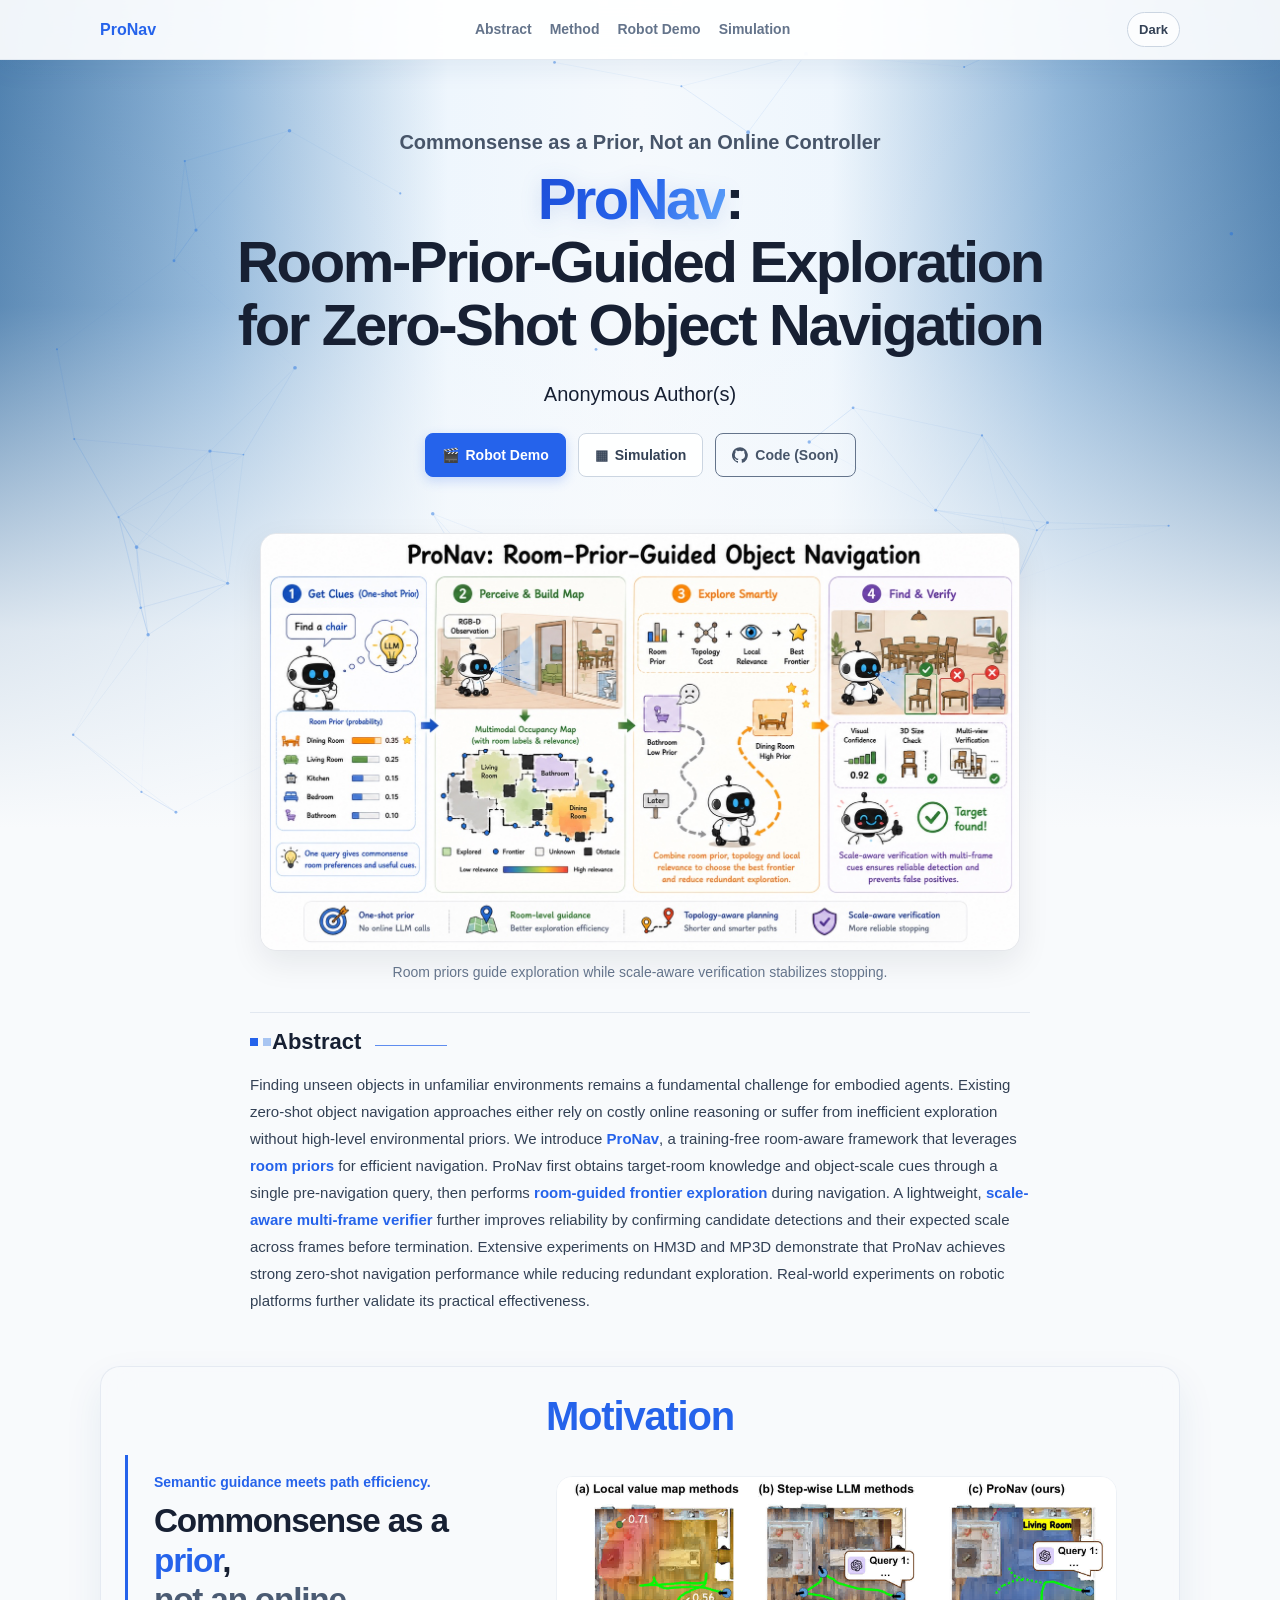
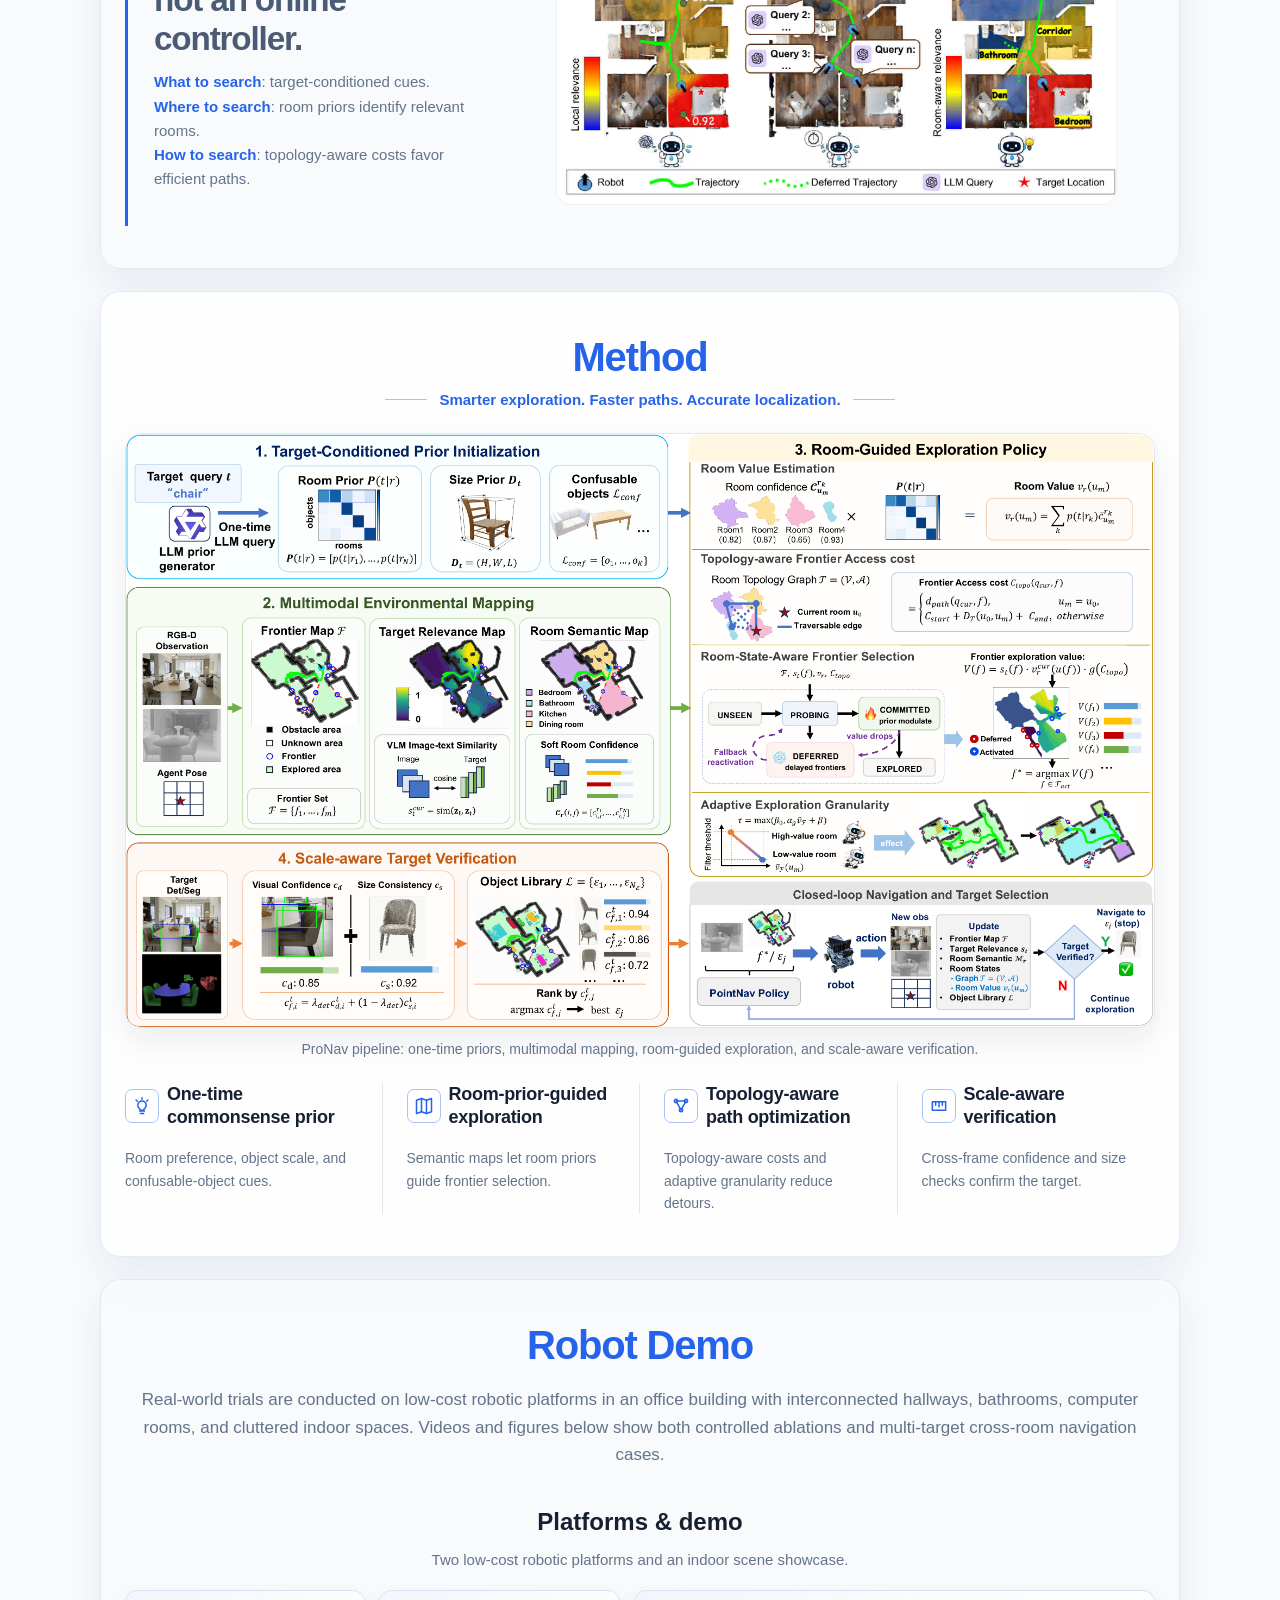
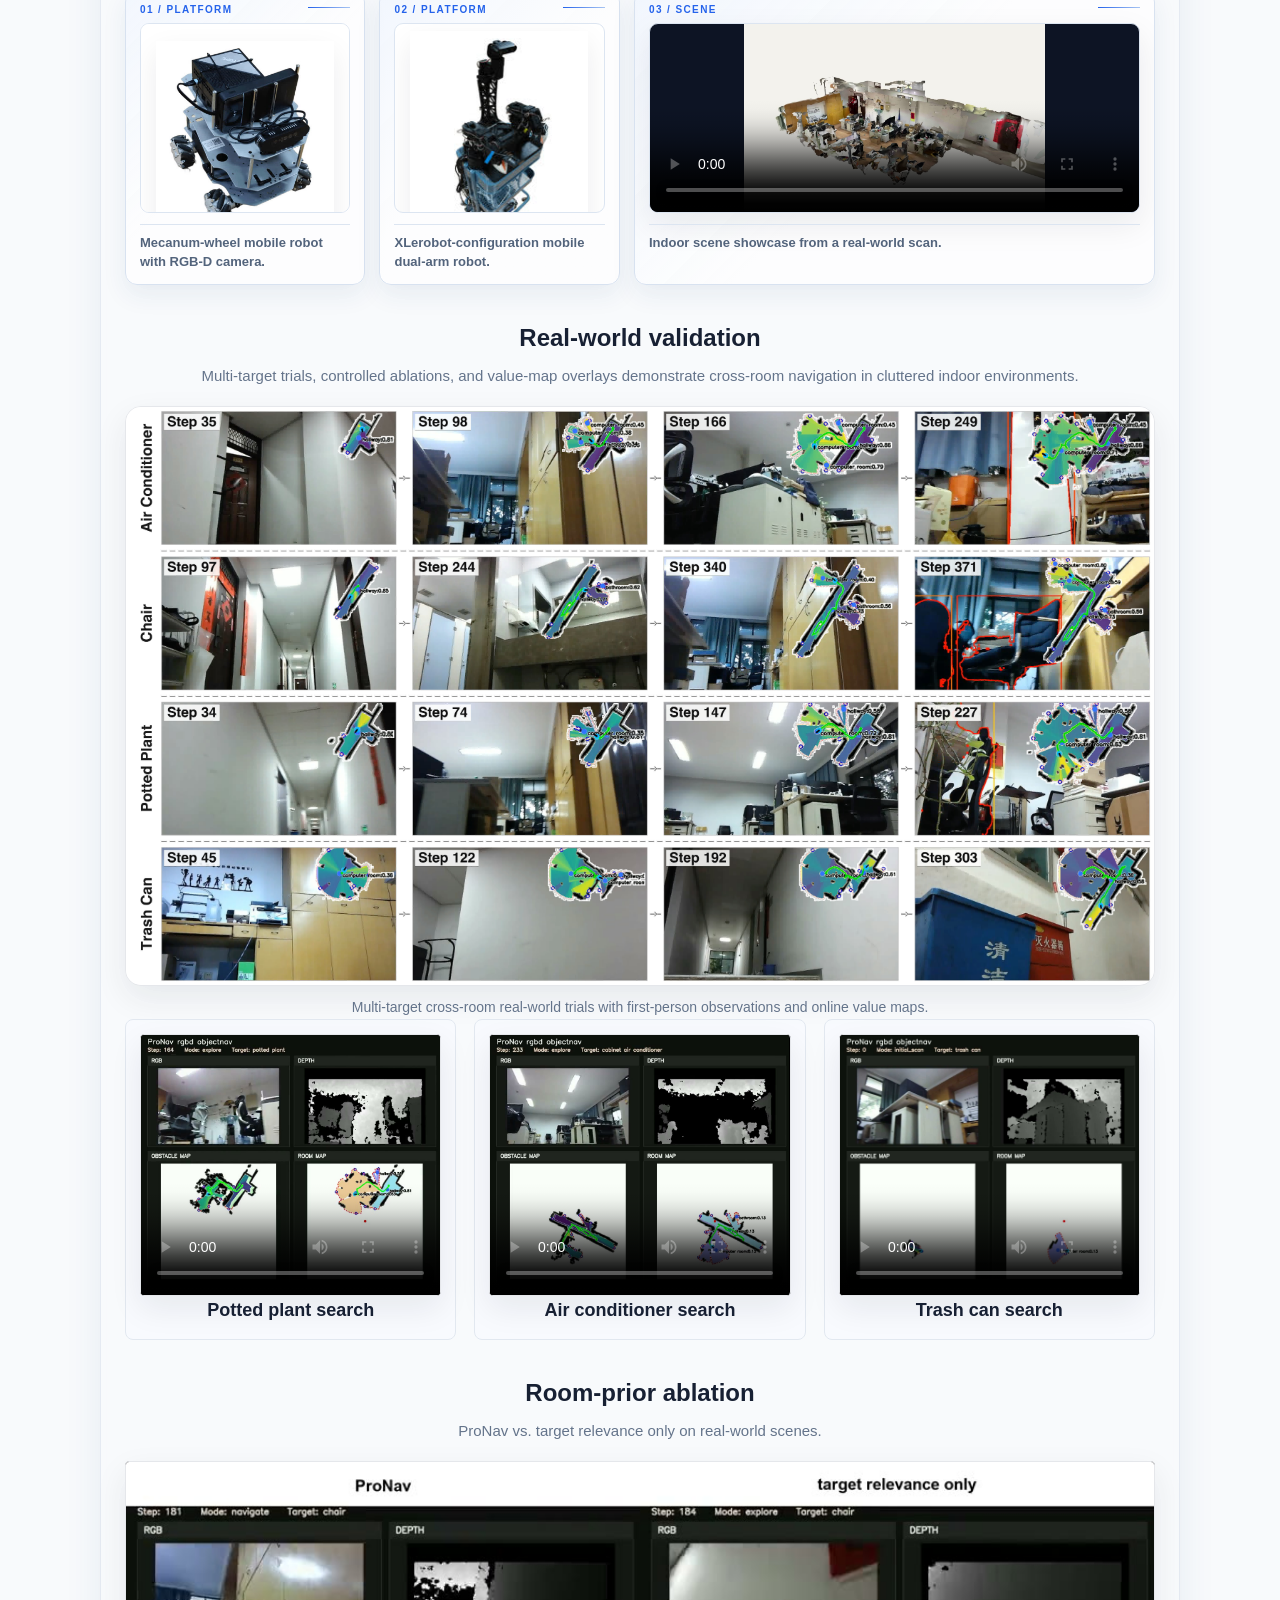
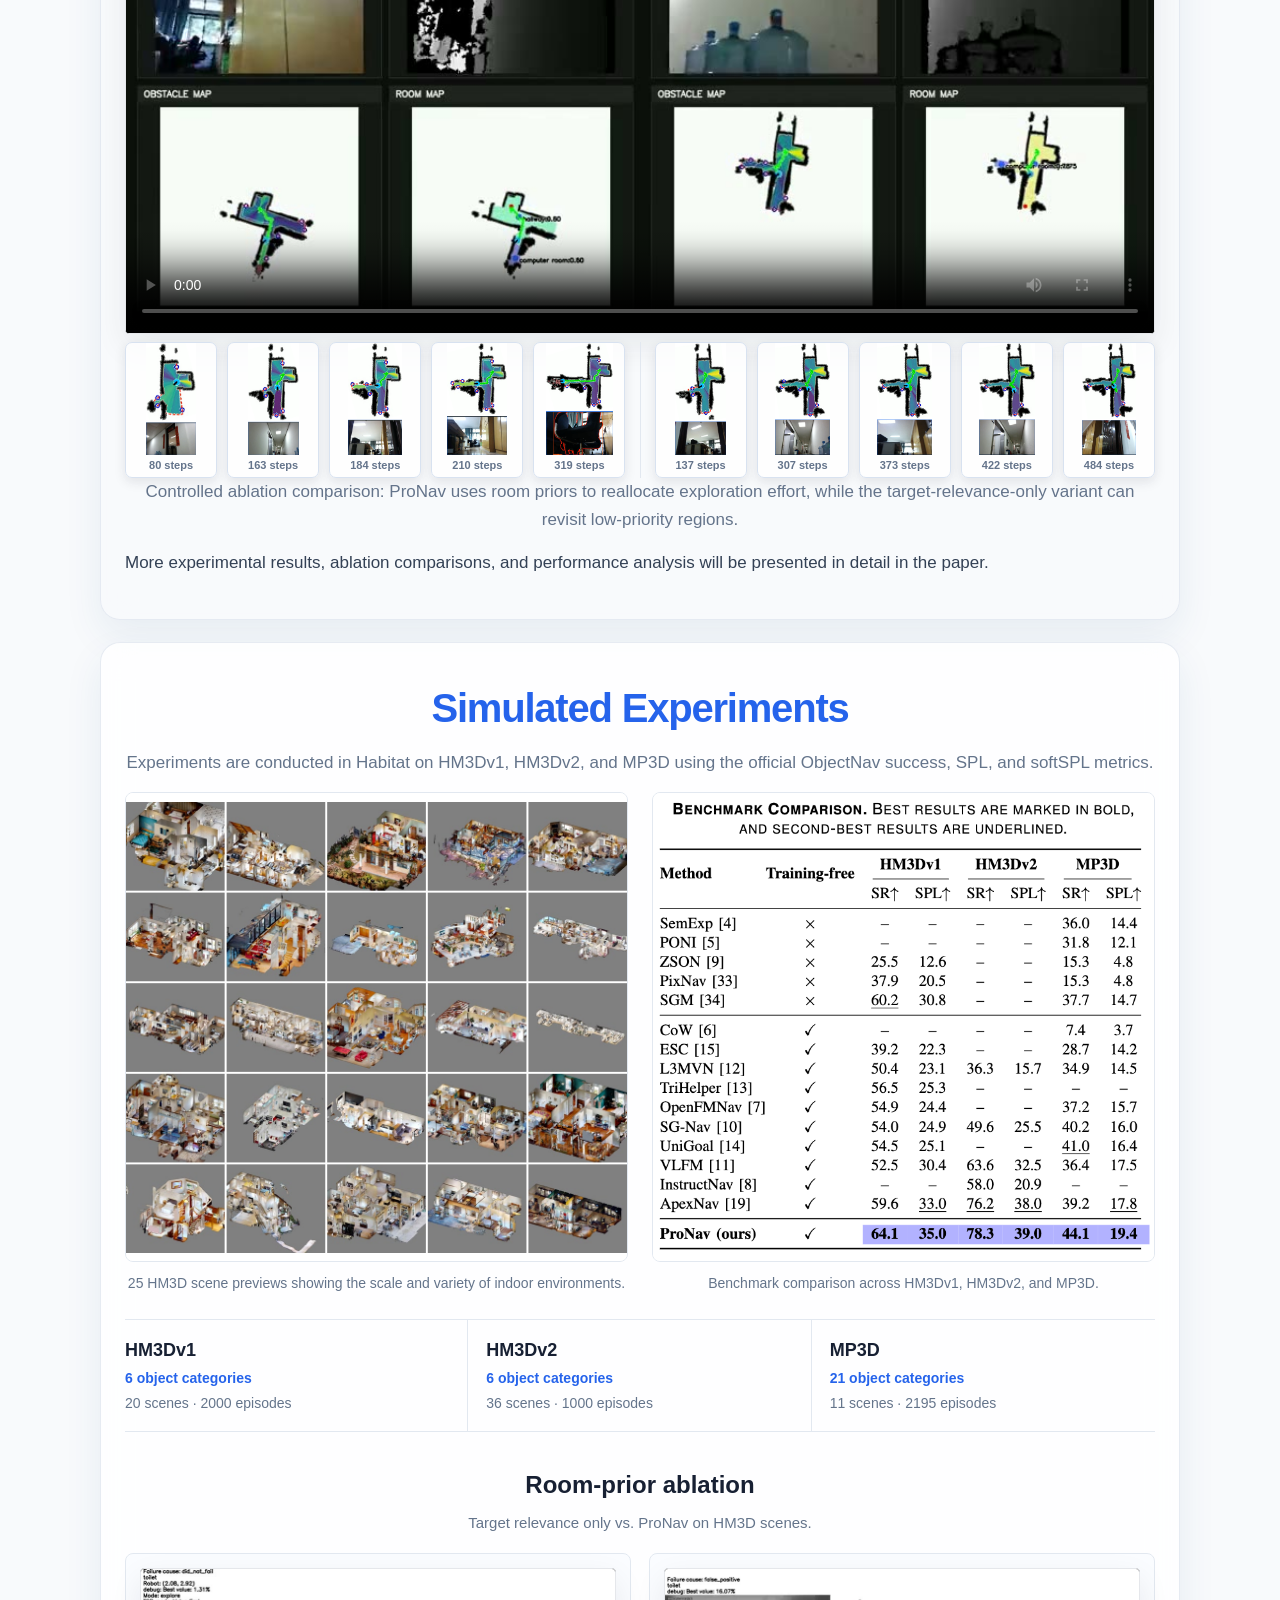
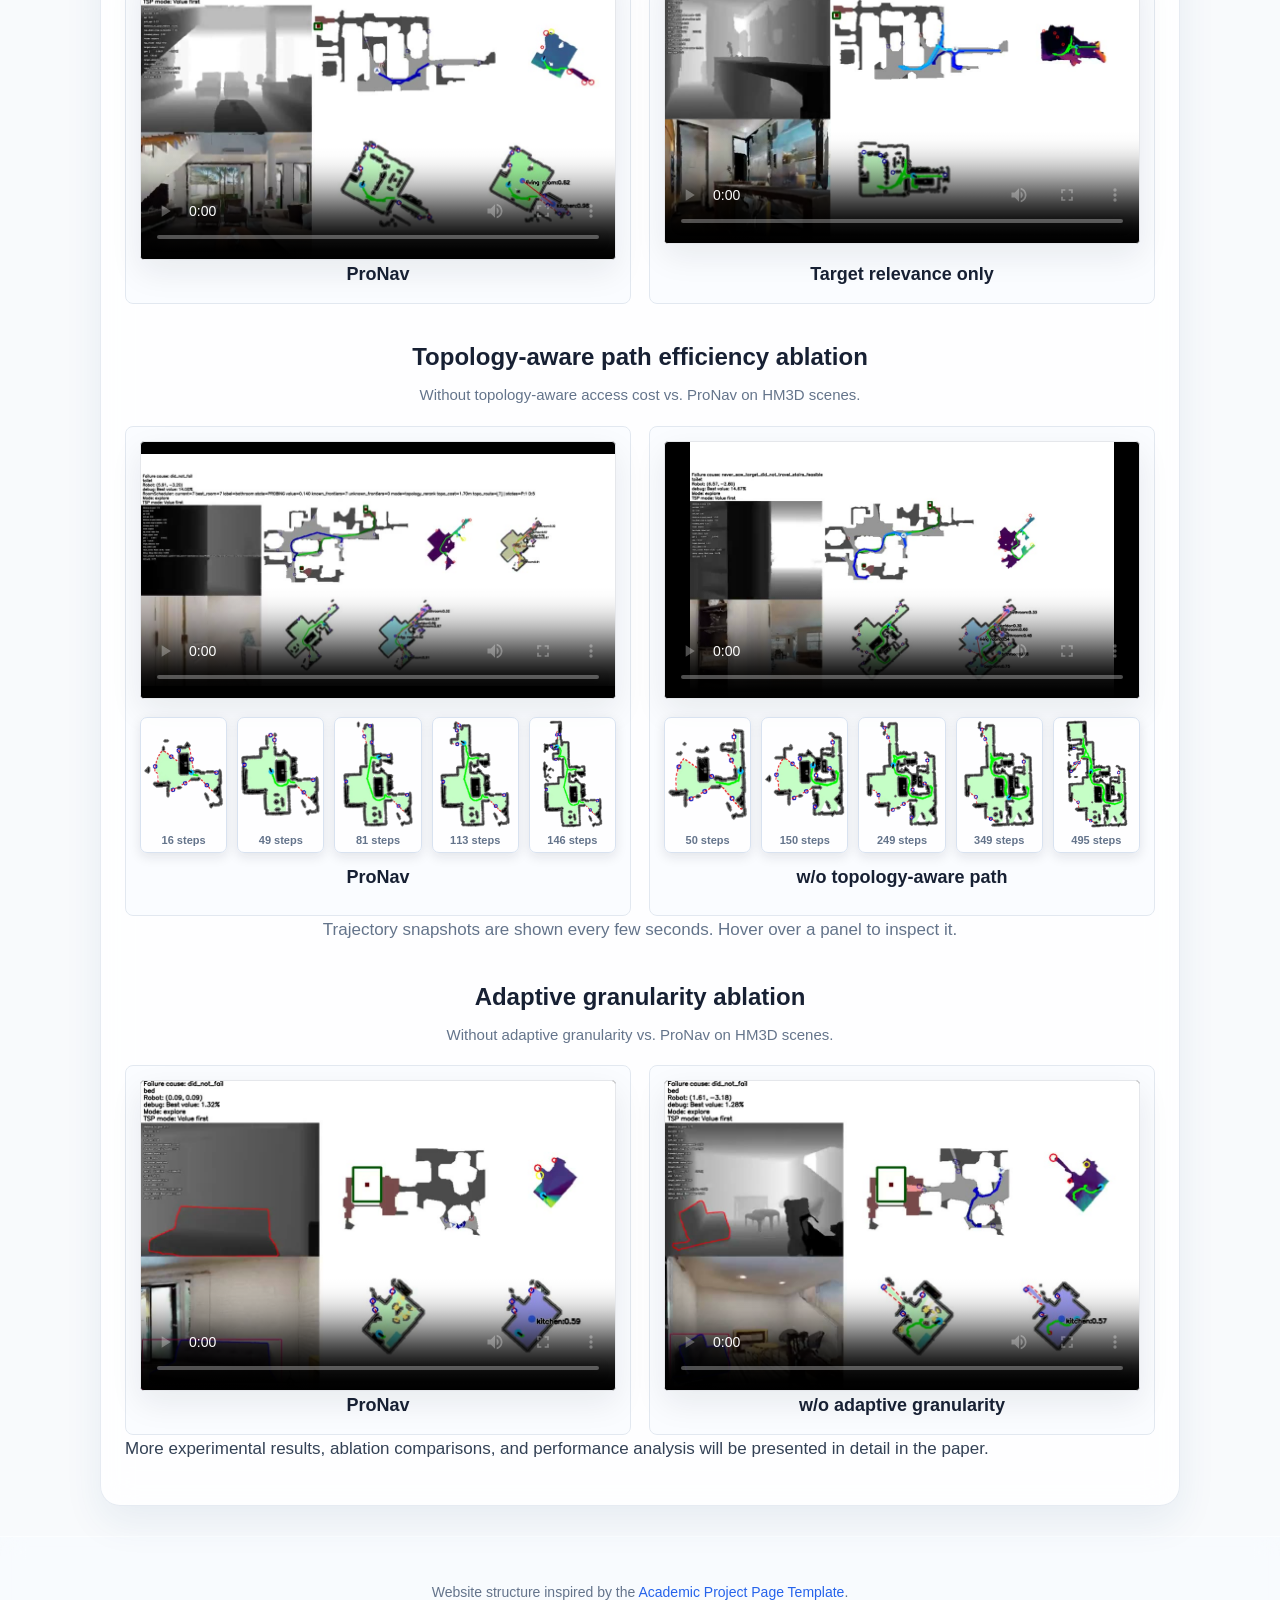
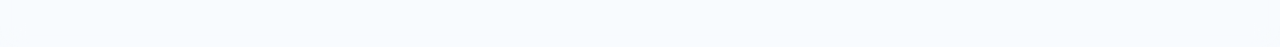
==== commit 8e7d9151: "Organize trajectory image assets" ====
--- a/index.html
+++ b/index.html
@@ -249,19 +249,19 @@
       </div>
       <div class="room-prior-trajectory-grid">
         <div class="topology-crop-grid" role="img" aria-label="ProNav room-prior trajectory snapshots.">
-          <figure class="topology-crop"><img src="assets/figures/ProNav_7s982.png" alt="ProNav trajectory at 80 steps." /><figcaption>80 steps</figcaption></figure>
-          <figure class="topology-crop"><img src="assets/figures/ProNav_16s259.png" alt="ProNav trajectory at 163 steps." /><figcaption>163 steps</figcaption></figure>
-          <figure class="topology-crop"><img src="assets/figures/ProNav_18s427.png" alt="ProNav trajectory at 184 steps." /><figcaption>184 steps</figcaption></figure>
-          <figure class="topology-crop"><img src="assets/figures/ProNav_21s035.png" alt="ProNav trajectory at 210 steps." /><figcaption>210 steps</figcaption></figure>
-          <figure class="topology-crop"><img src="assets/figures/ProNav_31s900.png" alt="ProNav trajectory at 319 steps." /><figcaption>319 steps</figcaption></figure>
+          <figure class="topology-crop"><img src="assets/figures/room-prior-step-cards/ProNav_7s982.png" alt="ProNav trajectory at 80 steps." /><figcaption>80 steps</figcaption></figure>
+          <figure class="topology-crop"><img src="assets/figures/room-prior-step-cards/ProNav_16s259.png" alt="ProNav trajectory at 163 steps." /><figcaption>163 steps</figcaption></figure>
+          <figure class="topology-crop"><img src="assets/figures/room-prior-step-cards/ProNav_18s427.png" alt="ProNav trajectory at 184 steps." /><figcaption>184 steps</figcaption></figure>
+          <figure class="topology-crop"><img src="assets/figures/room-prior-step-cards/ProNav_21s035.png" alt="ProNav trajectory at 210 steps." /><figcaption>210 steps</figcaption></figure>
+          <figure class="topology-crop"><img src="assets/figures/room-prior-step-cards/ProNav_31s900.png" alt="ProNav trajectory at 319 steps." /><figcaption>319 steps</figcaption></figure>
         </div>
         <div class="trajectory-divider" aria-hidden="true"></div>
         <div class="topology-crop-grid" role="img" aria-label="Target-relevance-only room-prior trajectory snapshots.">
-          <figure class="topology-crop"><img src="assets/figures/TR-only_13s672.png" alt="Target-relevance-only trajectory at 137 steps." /><figcaption>137 steps</figcaption></figure>
-          <figure class="topology-crop"><img src="assets/figures/TR-only_30s732.png" alt="Target-relevance-only trajectory at 307 steps." /><figcaption>307 steps</figcaption></figure>
-          <figure class="topology-crop"><img src="assets/figures/TR-only_37s293.png" alt="Target-relevance-only trajectory at 373 steps." /><figcaption>373 steps</figcaption></figure>
-          <figure class="topology-crop"><img src="assets/figures/TR-only_42s178.png" alt="Target-relevance-only trajectory at 422 steps." /><figcaption>422 steps</figcaption></figure>
-          <figure class="topology-crop"><img src="assets/figures/TR-only_48s375.png" alt="Target-relevance-only trajectory at 484 steps." /><figcaption>484 steps</figcaption></figure>
+          <figure class="topology-crop"><img src="assets/figures/room-prior-step-cards/TR-only_13s672.png" alt="Target-relevance-only trajectory at 137 steps." /><figcaption>137 steps</figcaption></figure>
+          <figure class="topology-crop"><img src="assets/figures/room-prior-step-cards/TR-only_30s732.png" alt="Target-relevance-only trajectory at 307 steps." /><figcaption>307 steps</figcaption></figure>
+          <figure class="topology-crop"><img src="assets/figures/room-prior-step-cards/TR-only_37s293.png" alt="Target-relevance-only trajectory at 373 steps." /><figcaption>373 steps</figcaption></figure>
+          <figure class="topology-crop"><img src="assets/figures/room-prior-step-cards/TR-only_42s178.png" alt="Target-relevance-only trajectory at 422 steps." /><figcaption>422 steps</figcaption></figure>
+          <figure class="topology-crop"><img src="assets/figures/room-prior-step-cards/TR-only_48s375.png" alt="Target-relevance-only trajectory at 484 steps." /><figcaption>484 steps</figcaption></figure>
         </div>
       </div>
       <p class="room-prior-trajectory-description">
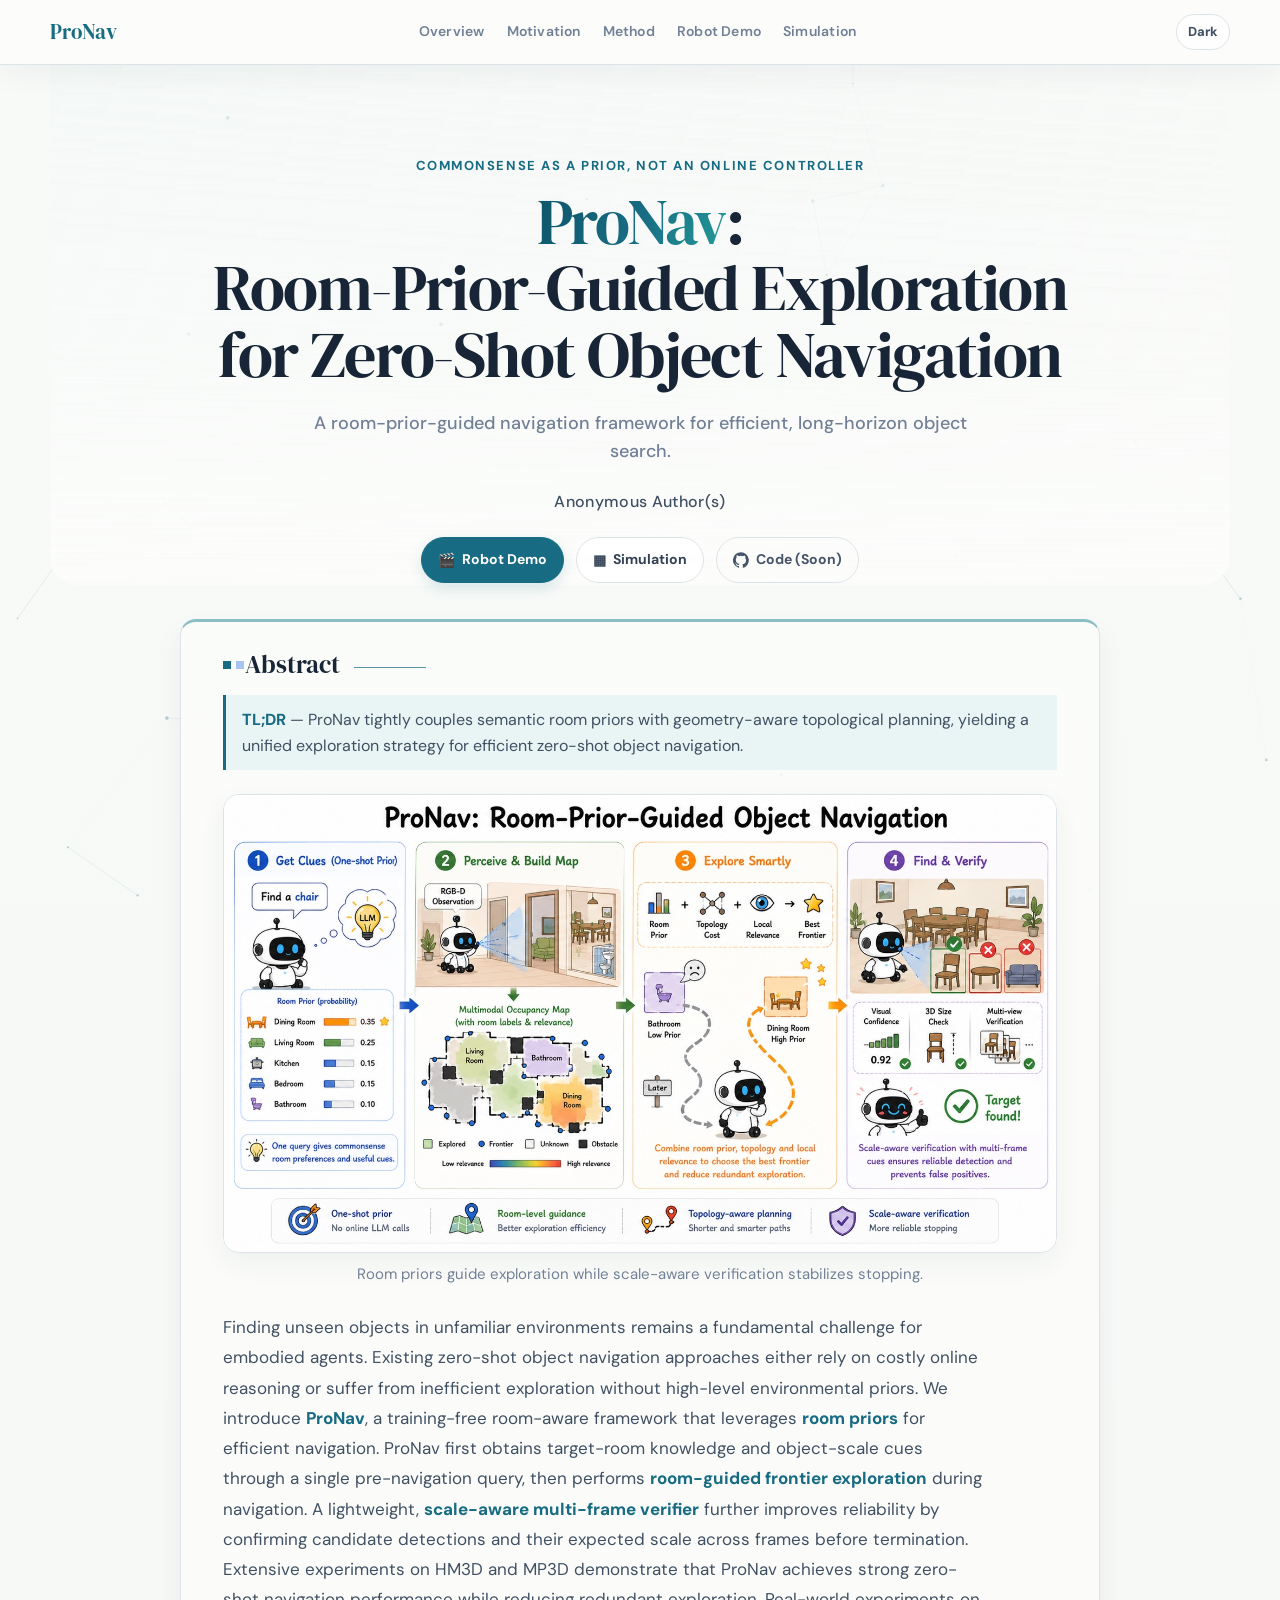
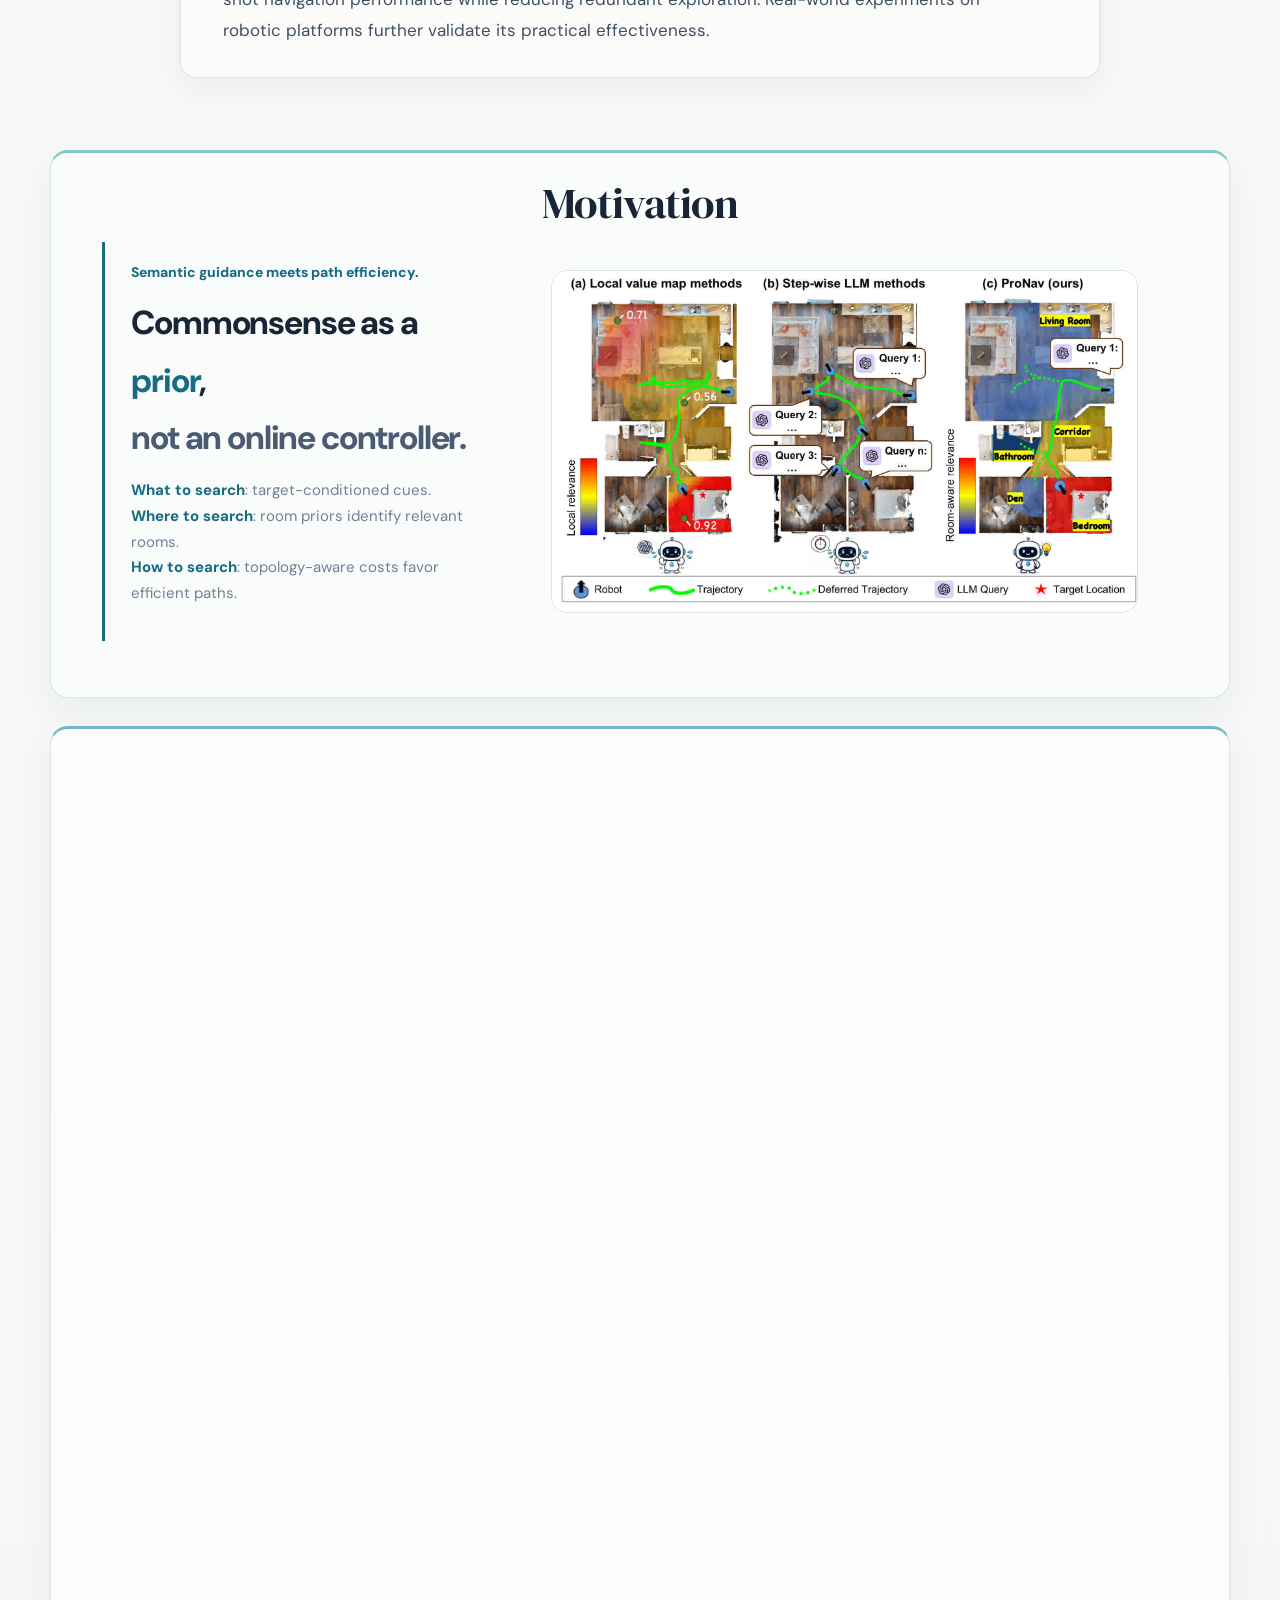
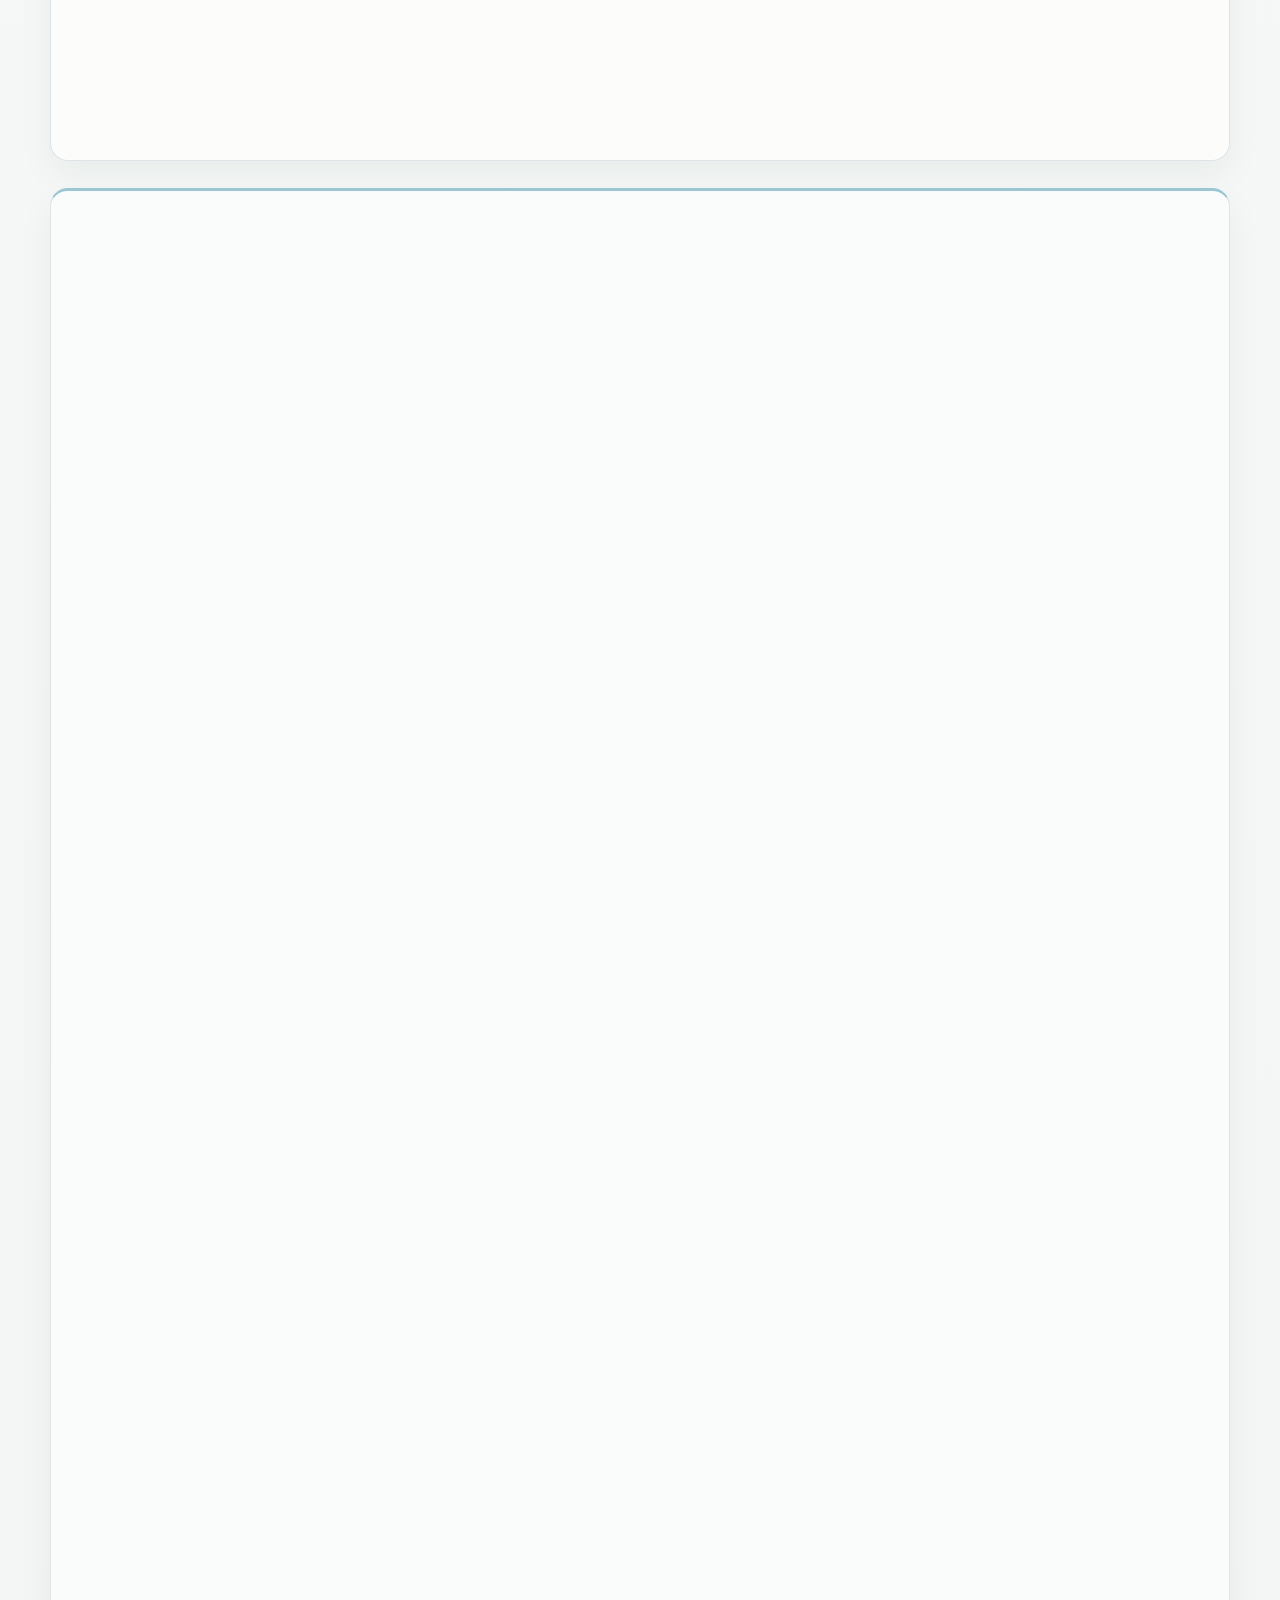
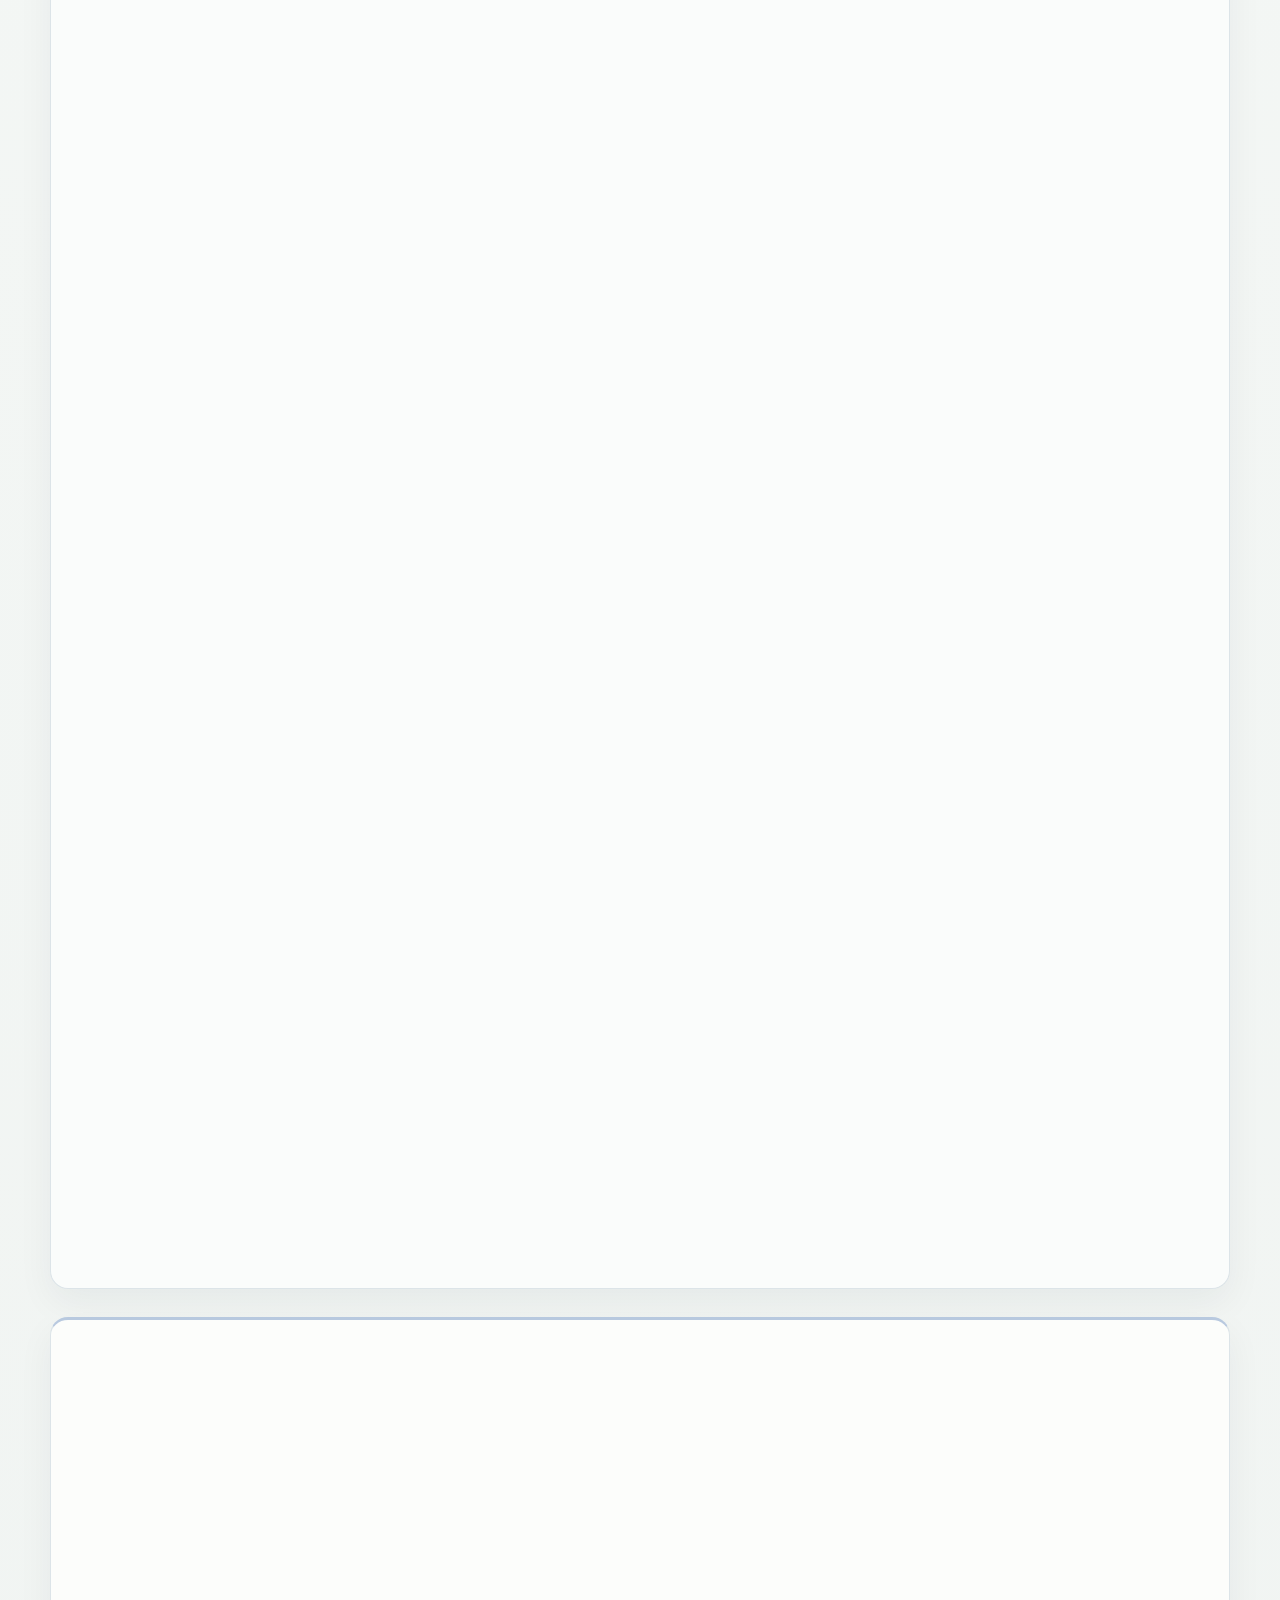
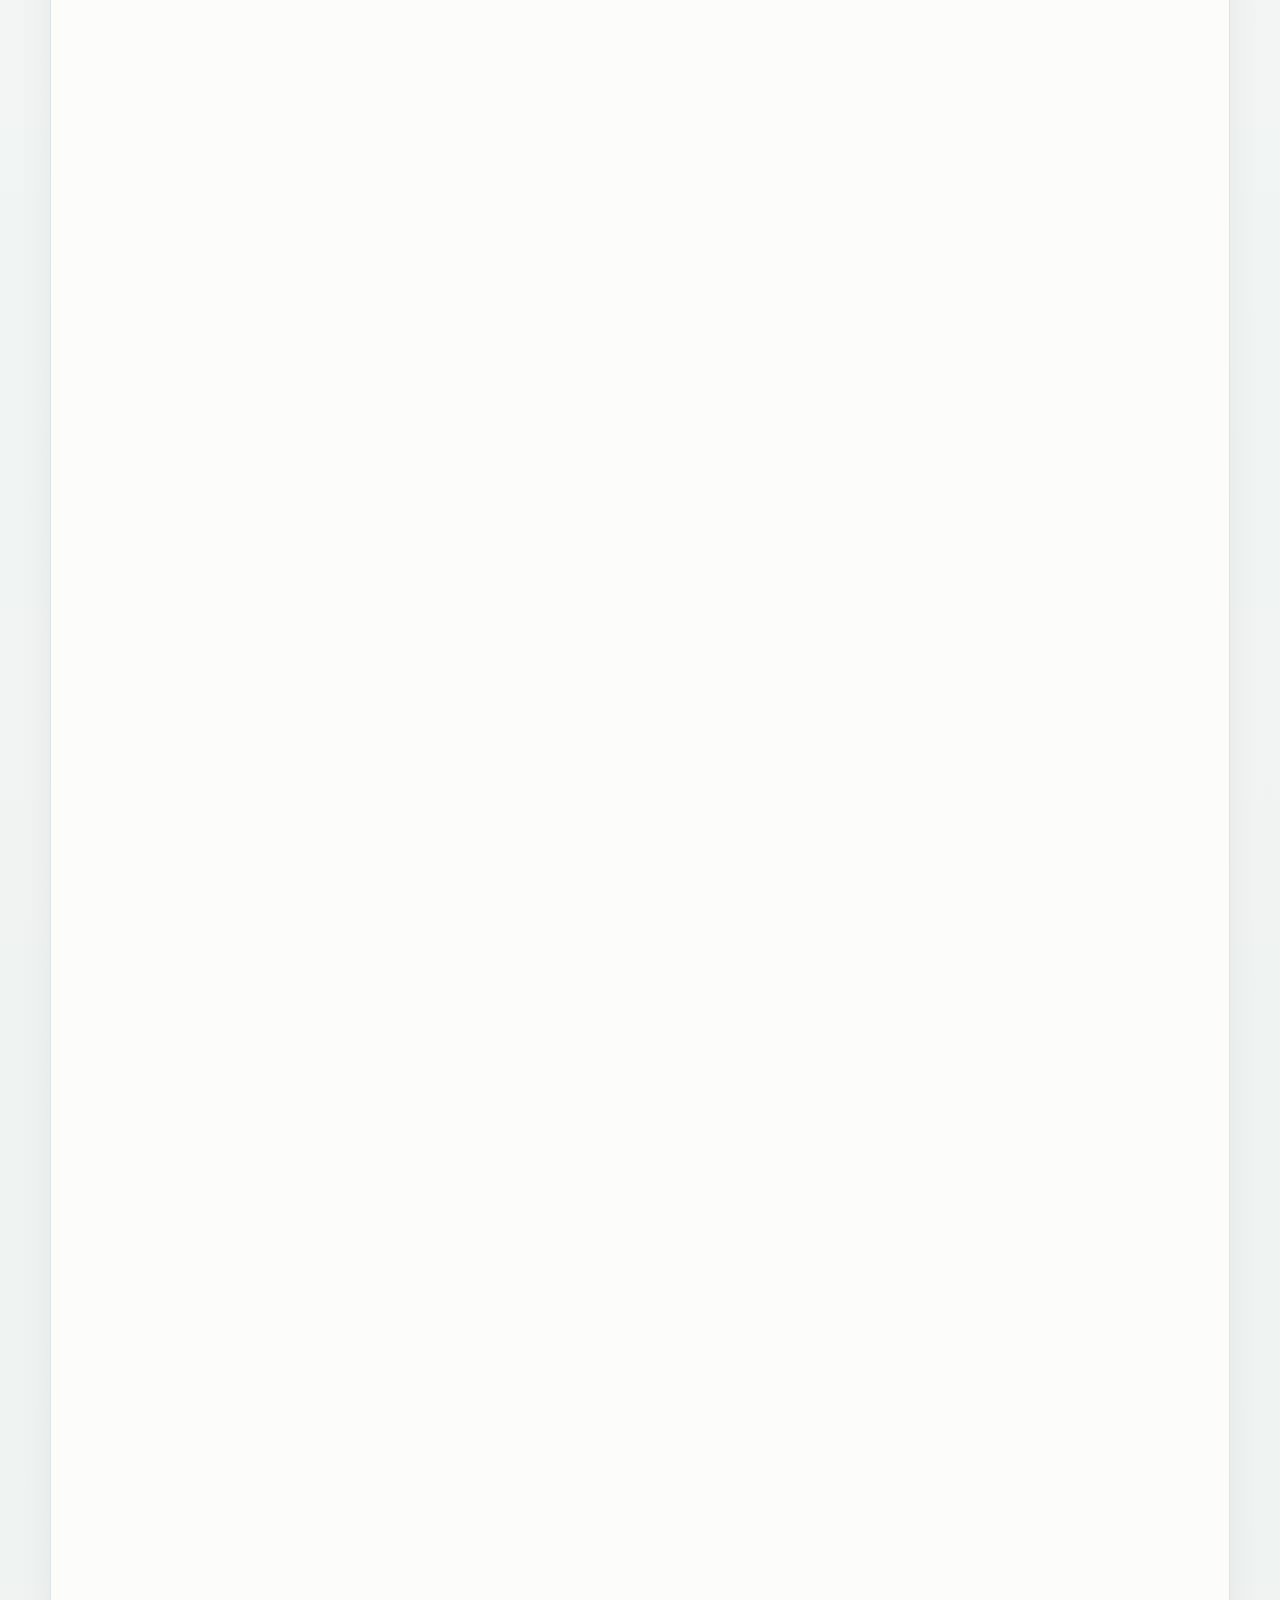
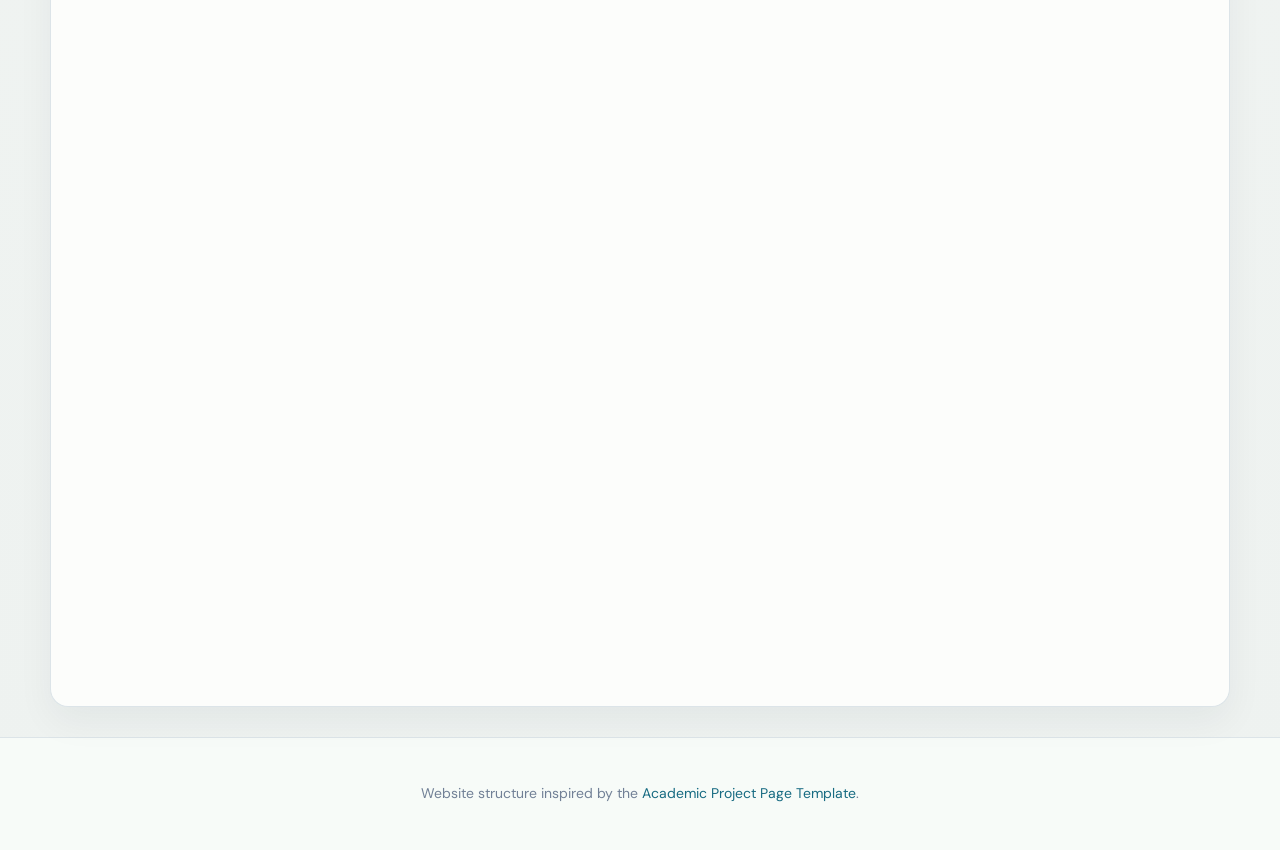
==== commit d32d163a: "Add compose figure script, update index and styles, add all_rgb_grid video" ====
--- a/index.html
+++ b/index.html
@@ -13,14 +13,18 @@
       if (localStorage.getItem('pronav-theme') === 'dark') document.documentElement.dataset.theme = 'dark';
     } catch (error) {}
   </script>
-  <link rel="stylesheet" href="styles.css?v=20260714-tech-glass" />
+  <link rel="preconnect" href="https://fonts.googleapis.com" />
+  <link rel="preconnect" href="https://fonts.gstatic.com" crossorigin />
+  <link href="https://fonts.googleapis.com/css2?family=DM+Sans:opsz,wght@9..40,400;9..40,500;9..40,600;9..40,700&family=DM+Serif+Display:ital@0;1&display=swap" rel="stylesheet" />
+  <link rel="stylesheet" href="styles.css?v=20260718-editorial" />
 </head>
 <body>
   <canvas class="topology-background" aria-hidden="true"></canvas>
   <nav class="topbar" aria-label="Page navigation">
     <a href="#" class="brand">ProNav</a>
     <div>
-      <a href="#abstract">Abstract</a>
+      <a href="#overview">Overview</a>
+      <a href="#motivation">Motivation</a>
       <a href="#method">Method</a>
       <!-- <a href="#results">Results</a> -->
       <a href="#real-world">Robot Demo</a>
@@ -31,13 +35,17 @@
   </nav>
 
   <main>
-    <header class="paper-header">
+    <header id="overview" class="paper-header">
+      <video class="hero-background" autoplay muted loop playsinline preload="metadata" aria-hidden="true" tabindex="-1">
+        <source src="videos/all_rgb_grid.mp4" type="video/mp4" />
+      </video>
       <p class="venue">Commonsense as a Prior, Not an Online Controller</p>
       <h1>
         <span class="project-name">ProNav</span>:<br />
         Room-Prior-Guided Exploration<br />
         for Zero-Shot Object Navigation
       </h1>
+      <p class="hero-summary">A room-prior-guided navigation framework for efficient, long-horizon object search.</p>
       <p class="authors">Anonymous Author(s)</p>
       <div class="paper-links" aria-label="Project links">
         <!-- <a href="#citation">Paper</a> -->
@@ -51,13 +59,14 @@
         </span>
         <!-- <a href="#results">Results</a> -->
       </div>
-      <figure class="paper-figure header-teaser">
-        <img src="assets/figures/hero-overview.jpg"
-             alt="ProNav overview showing one-time priors, online mapping, room-guided exploration, and target verification." />
-        <figcaption>Room priors guide exploration while scale-aware verification stabilizes stopping.</figcaption>
-      </figure>
       <div id="abstract" class="header-abstract">
         <h2>Abstract</h2>
+        <p class="tldr"><strong>TL;DR</strong> — ProNav tightly couples semantic room priors with geometry-aware topological planning, yielding a unified exploration strategy for efficient zero-shot object navigation.</p>
+        <figure class="paper-figure header-teaser">
+          <img src="assets/figures/hero-overview.jpg"
+               alt="ProNav overview showing one-time priors, online mapping, room-guided exploration, and target verification." />
+          <figcaption>Room priors guide exploration while scale-aware verification stabilizes stopping.</figcaption>
+        </figure>
         <p>
           Finding unseen objects in unfamiliar environments remains a fundamental challenge for embodied agents.
           Existing zero-shot object navigation approaches either rely on costly online reasoning or suffer from
@@ -74,7 +83,7 @@
       </div>
     </header>
 
-    <section class="content-section motivation">
+    <section id="motivation" class="content-section motivation">
       <h2>Motivation</h2>
       <div class="motivation-main">
         <div class="motivation-copy">
@@ -418,15 +427,22 @@
 
     (() => {
       const canvas = document.querySelector('.topology-background');
+      const topologyEnabled = true;
+      if (!topologyEnabled || !canvas) {
+        canvas?.remove();
+        return;
+      }
       const context = canvas.getContext('2d');
       const reduceMotion = window.matchMedia('(prefers-reduced-motion: reduce)');
       let nodes = [];
       let width = 0;
       let height = 0;
       let frame;
+      let lastFrameTime = 0;
+      const frameInterval = 1000 / 30;
 
       function seedNodes() {
-        const count = Math.max(28, Math.min(72, Math.round((width * height) / 24000)));
+        const count = Math.max(24, Math.min(52, Math.round((width * height) / 32000)));
         nodes = Array.from({ length: count }, () => ({
           x: Math.random() * width,
           y: Math.random() * height,
@@ -437,7 +453,9 @@
       }
 
       function resize() {
-        const ratio = Math.min(window.devicePixelRatio || 1, 2);
+        // The background is intentionally soft; rendering it above 1.25× device
+        // resolution brings little visual benefit but is costly while scrolling.
+        const ratio = Math.min(window.devicePixelRatio || 1, 1.25);
         width = window.innerWidth;
         height = window.innerHeight;
         canvas.width = width * ratio;
@@ -463,8 +481,8 @@
               context.beginPath();
               context.moveTo(node.x, node.y);
               context.lineTo(other.x, other.y);
-              context.strokeStyle = `rgba(40, 119, 224, ${0.26 * (1 - distance / linkDistance)})`;
-              context.lineWidth = 0.9;
+              context.strokeStyle = `rgba(23, 107, 130, ${0.36 * (1 - distance / linkDistance)})`;
+              context.lineWidth = 1.05;
               context.stroke();
             }
           }
@@ -473,12 +491,15 @@
         nodes.forEach(node => {
           context.beginPath();
           context.arc(node.x, node.y, node.r, 0, Math.PI * 2);
-          context.fillStyle = 'rgba(31, 111, 222, 0.62)';
+          context.fillStyle = 'rgba(23, 107, 130, 0.78)';
           context.fill();
         });
       }
 
-      function animate() {
+      function animate(timestamp) {
+        frame = requestAnimationFrame(animate);
+        if (timestamp - lastFrameTime < frameInterval) return;
+        lastFrameTime = timestamp;
         nodes.forEach(node => {
           node.x += node.vx;
           node.y += node.vy;
@@ -486,17 +507,24 @@
           if (node.y < -12 || node.y > height + 12) node.vy *= -1;
         });
         draw();
-        if (!reduceMotion.matches) frame = requestAnimationFrame(animate);
       }
 
       reduceMotion.addEventListener('change', () => {
         cancelAnimationFrame(frame);
-        if (!reduceMotion.matches) animate();
+        lastFrameTime = 0;
+        if (!reduceMotion.matches) frame = requestAnimationFrame(animate);
         else draw();
+      });
+      document.addEventListener('visibilitychange', () => {
+        if (document.hidden) cancelAnimationFrame(frame);
+        else if (!reduceMotion.matches) {
+          lastFrameTime = 0;
+          frame = requestAnimationFrame(animate);
+        }
       });
       window.addEventListener('resize', resize, { passive: true });
       resize();
-      if (!reduceMotion.matches) animate();
+      if (!reduceMotion.matches) frame = requestAnimationFrame(animate);
     })();
 
     document.querySelectorAll('.robot-video-figure, .video-grid article, .video-main').forEach(card => {
--- a/styles.css
+++ b/styles.css
@@ -1,13 +1,14 @@
 :root {
-  --ink: #172033;
-  --text: #334155;
-  --muted: #64748b;
-  --line: #e2e8f0;
-  --soft: #f8fafc;
-  --blue: #2563eb;
-  --blue-hover: #1d4ed8;
-  --blue-soft: #eff6ff;
-  --max: 1080px;
+  --ink: #172536;
+  --text: #405063;
+  --muted: #718096;
+  --line: #dce4e8;
+  --soft: #f6f8f6;
+  --blue: #176b82;
+  --blue-hover: #0e5368;
+  --blue-soft: #e9f5f4;
+  --paper: #fcfdfb;
+  --max: 1180px;
   --content-x: 24px;
   --narrow: 780px;
 }
@@ -23,23 +24,16 @@
 body {
   margin: 0;
   color: var(--text);
-  background:
-    linear-gradient(180deg,
-      rgba(248, 251, 255, 0) 0,
-      rgba(244, 248, 253, 0.1) 34vh,
-      rgba(248, 250, 252, 0.84) 70vh,
-      #f8fafc 92vh,
-      #f8fafc 100%),
-    linear-gradient(90deg, #4d7fae 0%, #8db4d8 17%, #eef6fd 35%, #f5f9fd 50%, #eef6fd 65%, #8db4d8 83%, #4d7fae 100%);
-  font-family: -apple-system, BlinkMacSystemFont, "Segoe UI", Roboto, Helvetica, Arial, sans-serif;
-  line-height: 1.62;
+  background: linear-gradient(180deg, #f8faf8 0%, #f4f7f5 45%, #eef2f0 100%);
+  font-family: "DM Sans", -apple-system, BlinkMacSystemFont, "Segoe UI", sans-serif;
+  line-height: 1.7;
 }
 
 .topology-background {
   position: fixed;
   inset: 0;
   z-index: 0;
-  opacity: 0.74;
+  opacity: 0.38;
   width: 100%;
   height: 100%;
   pointer-events: none;
@@ -66,29 +60,30 @@
   display: flex;
   justify-content: space-between;
   align-items: center;
-  padding: 12px max(22px, calc((100vw - var(--max)) / 2));
-  border-bottom: 1px solid rgba(226, 232, 240, 0.9);
-  background: rgba(255, 255, 255, 0.92);
-  box-shadow: 0 8px 26px rgba(31, 73, 132, 0.08);
-  -webkit-backdrop-filter: blur(16px) saturate(1.2);
-  backdrop-filter: blur(16px) saturate(1.2);
+  padding: 14px max(22px, calc((100vw - var(--max)) / 2));
+  border-bottom: 1px solid var(--line);
+  background: var(--paper);
+  box-shadow: 0 8px 30px rgba(22, 45, 58, 0.05);
 }
 
 .brand {
   flex: 0 0 auto;
   color: var(--blue);
-  font-weight: 750;
+  font-family: "DM Serif Display", Georgia, serif;
+  font-size: 21px;
+  font-weight: 400;
 }
 
 .topbar div {
   display: flex;
-  gap: 18px;
+  gap: 22px;
   font-size: 14px;
 }
 
 .topbar div a {
   color: var(--muted);
   font-weight: 600;
+  letter-spacing: 0.015em;
 }
 
 main {
@@ -102,12 +97,14 @@
 }
 
 .paper-header {
+  position: relative;
+  isolation: isolate;
   width: 100%;
   max-width: var(--max);
   margin: 0 auto;
-  padding: 70px var(--content-x) 30px;
+  padding: 92px var(--content-x) 44px;
   border: 0;
-  border-radius: 0;
+  border-radius: 0 0 24px 24px;
   background: transparent;
   box-shadow: none;
   -webkit-backdrop-filter: none;
@@ -115,50 +112,99 @@
   text-align: center;
 }
 
+.hero-background {
+  position: absolute;
+  z-index: -2;
+  inset: 0;
+  width: 100%;
+  height: clamp(240px, 44vw, 520px);
+  border: 0;
+  border-radius: 0 0 28px 28px;
+  box-shadow: none;
+  object-fit: contain;
+  object-position: center top;
+  opacity: 0.38;
+  filter: saturate(0.76) contrast(0.92);
+  pointer-events: none;
+}
+
+.paper-header::before {
+  content: "";
+  position: absolute;
+  z-index: -1;
+  top: 0;
+  right: 0;
+  left: 0;
+  height: clamp(240px, 44vw, 520px);
+  border-radius: 0 0 28px 28px;
+  background:
+    linear-gradient(180deg, rgba(252, 253, 251, 0.24) 0%, rgba(252, 253, 251, 0.48) 53%, rgba(252, 253, 251, 0.96) 100%),
+    linear-gradient(110deg, rgba(220, 243, 241, 0.13), rgba(239, 247, 248, 0.02));
+}
+
 .venue {
   margin: 0 0 14px;
-  color: #475569;
-  font-size: 20px;
-  font-weight: 800;
-  line-height: 1.22;
+  color: var(--blue);
+  font-size: 13px;
+  font-weight: 700;
+  letter-spacing: 0.12em;
+  line-height: 1.35;
+  text-transform: uppercase;
 }
 
 h1 {
   max-width: 1160px;
   margin: 0 auto;
   color: var(--ink);
-  font-size: clamp(38px, 4.7vw, 58px);
-  line-height: 1.08;
-  letter-spacing: -0.04em;
+  font-family: "DM Serif Display", Georgia, serif;
+  font-size: clamp(42px, 5vw, 64px);
+  font-weight: 400;
+  line-height: 1.04;
+  letter-spacing: -0.025em;
 }
 
 .project-name {
   color: var(--blue);
-  font-weight: 800;
-  letter-spacing: -0.045em;
+  font-weight: 400;
+  letter-spacing: -0.035em;
 }
 
 @supports ((-webkit-background-clip: text) or (background-clip: text)) {
   .project-name {
-    background: linear-gradient(118deg, #1d4ed8 0%, var(--blue) 54%, #60a5fa 100%);
+    background: linear-gradient(118deg, #0e5368 0%, var(--blue) 52%, #269e9a 100%);
     -webkit-background-clip: text;
     background-clip: text;
     color: transparent;
-    filter: drop-shadow(0 3px 10px rgba(36, 88, 184, 0.16));
+    filter: none;
   }
 }
 
 .authors {
   margin: 22px 0 0;
-  color: var(--ink);
-  font-size: 20px;
+  color: var(--text);
+  font-size: 16px;
+  font-weight: 500;
+  letter-spacing: 0.02em;
+}
+
+.hero-summary {
+  max-width: 680px;
+  margin: 22px auto 0;
+  color: var(--muted);
+  font-size: 18px;
+  font-weight: 500;
+  line-height: 1.55;
 }
 
 .header-abstract {
-  max-width: var(--narrow);
-  margin: 28px auto 0;
-  padding: 18px 0 0;
-  border-top: 1px solid var(--line);
+  max-width: 920px;
+  margin: 36px auto 0;
+  padding: 30px clamp(24px, 4vw, 42px) 32px;
+  border: 1px solid var(--line);
+  border-top: 3px solid #8abfc4;
+  border-radius: 16px;
+  background: rgba(252, 253, 251, 0.86);
+  box-shadow: 0 12px 30px rgba(22, 45, 58, 0.05);
   text-align: left;
 }
 
@@ -168,8 +214,9 @@
   gap: 14px;
   margin: 0 0 18px;
   color: var(--ink);
-  font-size: 22px;
-  font-weight: 800;
+  font-family: "DM Serif Display", Georgia, serif;
+  font-size: 25px;
+  font-weight: 400;
   line-height: 1;
   text-align: left;
 }
@@ -194,10 +241,11 @@
 }
 
 .header-abstract p {
+  max-width: 760px;
   margin: 0 0 12px;
   color: var(--text);
-  font-size: 15px;
-  line-height: 1.8;
+  font-size: 17px;
+  line-height: 1.78;
   text-align: left;
   hyphens: none;
 }
@@ -205,6 +253,17 @@
 .header-abstract strong {
   color: var(--blue);
   font-weight: 750;
+}
+
+.header-abstract .tldr {
+  max-width: none;
+  margin-bottom: 16px;
+  padding: 12px 16px;
+  border-left: 3px solid var(--blue);
+  background: var(--blue-soft);
+  color: var(--text);
+  font-size: 16px;
+  line-height: 1.6;
 }
 
 .header-abstract p:last-child {
@@ -229,10 +288,10 @@
   min-height: 42px;
   padding: 10px 16px;
   border: 1px solid transparent;
-  border-radius: 8px;
+  border-radius: 999px;
   border-color: var(--blue);
   background: var(--blue);
-  box-shadow: 0 4px 12px rgba(37, 99, 235, 0.22);
+  box-shadow: 0 5px 14px rgba(23, 107, 130, 0.16);
   color: #fff;
   font-size: 14px;
   font-weight: 700;
@@ -241,14 +300,14 @@
 }
 
 .paper-links a:nth-child(2) {
-  border-color: #cbd5e1;
+  border-color: var(--line);
   background: rgba(255, 255, 255, 0.9);
   box-shadow: none;
   color: #334155;
 }
 
 .paper-link {
-  border-color: #64748b;
+  border-color: var(--line);
   background: transparent;
   box-shadow: none;
   color: #475569;
@@ -277,7 +336,7 @@
   border-color: var(--blue-hover);
   background: var(--blue-hover);
   text-decoration: none;
-  transform: translateY(-1px);
+  transform: translateY(-2px);
 }
 
 .paper-links a:nth-child(2):hover {
@@ -298,6 +357,11 @@
   margin: 56px auto 0;
 }
 
+.header-abstract .header-teaser {
+  max-width: 100%;
+  margin: 24px auto 26px;
+}
+
 .header-teaser img {
   display: block;
   width: 100%;
@@ -309,25 +373,25 @@
   width: 100%;
   max-width: var(--max);
   margin: 0 auto;
-  padding: 42px var(--content-x);
+  padding: 56px clamp(24px, 4vw, 54px);
 }
 
 .content-section {
-  margin-top: 22px;
-  border: 1px solid rgba(226, 232, 240, 0.86);
-  border-radius: 20px;
-  background: rgba(255, 255, 255, 0.82);
-  box-shadow: 0 16px 38px rgba(31, 73, 132, 0.08);
-  -webkit-backdrop-filter: blur(16px) saturate(1.08);
-  backdrop-filter: blur(16px) saturate(1.08);
+  margin-top: 28px;
+  border: 1px solid var(--line);
+  border-radius: 18px;
+  background: var(--paper);
+  box-shadow: 0 14px 36px rgba(22, 45, 58, 0.055);
+  content-visibility: auto;
+  contain-intrinsic-size: auto 1200px;
 }
 
 main .content-section:nth-of-type(odd) {
-  background: rgba(248, 250, 252, 0.84);
+  background: #fafcfb;
 }
 
 .teaser+.content-section {
-  border-top: 1px solid rgba(255, 255, 255, 0.72);
+  border-top: 1px solid var(--line);
 }
 
 .content-section> :first-child,
@@ -352,10 +416,10 @@
 video {
   display: block;
   width: 100%;
-  border: 1px solid #e5e7eb;
+  border: 1px solid var(--line);
   border-radius: 16px;
   background: #fff;
-  box-shadow: 0 12px 32px rgba(15, 23, 42, 0.08);
+  box-shadow: 0 10px 26px rgba(22, 45, 58, 0.06);
 }
 
 .teaser p {
@@ -372,16 +436,19 @@
 
 .content-section h2 {
   margin: 0 0 18px;
-  color: var(--blue);
-  font-size: clamp(28px, 3.2vw, 40px);
-  line-height: 1.15;
-  text-align: center;
-  letter-spacing: -0.03em;
+  color: var(--ink);
+  font-family: "DM Serif Display", Georgia, serif;
+  font-size: clamp(31px, 3.4vw, 43px);
+  font-weight: 400;
+  line-height: 1.1;
+  text-align: center;
+  letter-spacing: -0.02em;
 }
 
 .content-section p {
   margin: 0 0 16px;
   font-size: 17px;
+  line-height: 1.72;
 }
 
 .section-lead {
@@ -390,6 +457,26 @@
   margin-right: auto !important;
   color: var(--muted);
   text-align: center;
+}
+
+.motivation {
+  border-top: 3px solid #86c9c2;
+}
+
+.teaser + .motivation {
+  border-top-color: #86c9c2;
+}
+
+#method {
+  border-top: 3px solid #78b6c6;
+}
+
+#real-world {
+  border-top: 3px solid #9bc7d3;
+}
+
+#simulation {
+  border-top: 3px solid #b8c9df;
 }
 
 .motivation {
@@ -467,7 +554,7 @@
   width: 88%;
   margin: 0 auto;
   object-fit: contain;
-  border-color: #edf1f6;
+  border-color: var(--line);
   box-shadow: none;
 }
 
@@ -482,7 +569,8 @@
 }
 
 .method-overview {
-  margin-bottom: 22px;
+  margin: 0 auto 28px;
+  max-width: 1120px;
 }
 
 .method-tagline {
@@ -510,7 +598,8 @@
   max-width: 100%;
   margin: 10px auto 0;
   color: var(--muted);
-  font-size: 14px;
+  font-size: 15px;
+  line-height: 1.55;
   text-align: center;
 }
 
@@ -549,7 +638,7 @@
   flex-shrink: 0;
   width: 34px;
   height: 34px;
-  border: 1px solid #a8c5f2;
+  border: 1px solid var(--line);
   border-radius: 7px;
   color: var(--blue);
   line-height: 1;
@@ -568,7 +657,8 @@
 .method-heading h3 {
   margin: 0;
   color: var(--ink);
-  font-size: 18px;
+  font-size: 17px;
+  font-weight: 700;
   line-height: 1.28;
   letter-spacing: -0.015em;
 }
@@ -793,7 +883,7 @@
 }
 
 .benchmark-table .group-end td {
-  border-bottom: 2px solid #9ca3af;
+  border-bottom: 2px solid var(--line);
 }
 
 .best td {
@@ -843,13 +933,13 @@
 }
 
 .robot-card {
-  min-height: 264px;
+  min-height: 310px;
   padding: 32px 14px 12px;
   overflow: hidden;
-  border: 1px solid #d8e2f0;
+  border: 1px solid var(--line);
   border-radius: 12px;
-  background: linear-gradient(135deg, rgba(237, 244, 255, 0.58), rgba(255, 255, 255, 0.66) 48%);
-  box-shadow: 0 10px 24px rgba(28, 63, 112, 0.08);
+  background: #fff;
+  box-shadow: 0 8px 22px rgba(22, 45, 58, 0.05);
 }
 
 .robot-card::before {
@@ -878,13 +968,13 @@
   display: grid;
   place-items: center;
   width: 100%;
-  height: 190px;
+  height: 230px;
   min-width: 0;
   max-width: none;
   overflow: hidden;
-  border: 1px solid #dce5f1;
+  border: 1px solid var(--line);
   border-radius: 9px;
-  background: #fff;
+  background: #f8fbfa;
 }
 
 .robot-visual img {
@@ -922,8 +1012,8 @@
 .robot-demo-video {
   display: block;
   width: 100%;
-  height: 190px;
-  border: 1px solid #dce5f1;
+  height: 230px;
+  border: 1px solid var(--line);
   border-radius: 9px;
   background: #0d1424;
   object-fit: contain;
@@ -934,7 +1024,7 @@
   min-height: 42px;
   margin-top: 11px;
   padding-top: 9px;
-  border-top: 1px solid #dce5f1;
+  border-top: 1px solid var(--line);
   color: #53647c;
   font-size: 13px;
   font-weight: 650;
@@ -957,8 +1047,8 @@
   flex-direction: column;
   padding: 14px;
   border: 1px solid var(--line);
-  border-radius: 8px;
-  background: rgba(247, 250, 255, 0.64);
+  border-radius: 12px;
+  background: #fff;
 }
 
 .video-grid video,
@@ -1026,7 +1116,7 @@
   min-width: 0;
   margin: 0;
   overflow: hidden;
-  border: 1px solid #d8e2f0;
+  border: 1px solid var(--line);
   border-radius: 7px;
   background: rgba(255, 255, 255, 0.78);
   box-shadow: 0 4px 12px rgba(15, 23, 42, 0.1);
@@ -1105,7 +1195,7 @@
   margin: auto 0 0;
   color: var(--ink);
   text-align: center;
-  font-size: 18px;
+  font-size: 19px;
 }
 
 .section-subheading {
@@ -1115,6 +1205,8 @@
 }
 
 .section-subheading h3 {
+  font-family: "DM Serif Display", Georgia, serif;
+  font-weight: 400;
   margin: 0 0 6px;
   color: var(--ink);
   font-size: 24px;
@@ -1123,7 +1215,7 @@
 .section-subheading p {
   margin: 0;
   color: var(--muted);
-  font-size: 15px;
+  font-size: 16px;
 }
 
 .runtime-list {
@@ -1136,10 +1228,8 @@
 footer {
   margin-top: 30px;
   padding: 30px 24px;
-  border-top: 1px solid rgba(255, 255, 255, 0.72);
-  background: rgba(247, 251, 255, 0.5);
-  -webkit-backdrop-filter: blur(12px);
-  backdrop-filter: blur(12px);
+  border-top: 1px solid var(--line);
+  background: #f7fbf8;
   color: var(--muted);
   text-align: center;
   font-size: 14px;
@@ -1149,7 +1239,7 @@
   flex: 0 0 auto;
   margin-left: 18px;
   padding: 6px 11px;
-  border: 1px solid #cbd5e1;
+  border: 1px solid var(--line);
   border-radius: 999px;
   background: rgba(255, 255, 255, 0.78);
   color: var(--text);
@@ -1168,26 +1258,35 @@
 
 html[data-theme="dark"] {
   color-scheme: dark;
-  --ink: #e6edf7;
-  --text: #bfcbda;
-  --muted: #8fa1b8;
-  --line: #27384e;
-  --soft: #101b2b;
-  --blue: #72adff;
-  --blue-hover: #a4c8ff;
-  --blue-soft: #172b48;
+  --ink: #ecf3f2;
+  --text: #c4d3d1;
+  --muted: #91aaa6;
+  --line: #29433f;
+  --soft: #10201e;
+  --blue: #6dc5be;
+  --blue-hover: #9be1d8;
+  --blue-soft: #183936;
 }
 
 html[data-theme="dark"] body {
   background:
-    linear-gradient(180deg, rgba(9, 18, 32, 0.1) 0, rgba(9, 18, 32, 0.84) 70vh, #09121f 100%),
-    linear-gradient(90deg, #0b1b30 0%, #173555 17%, #101f33 50%, #173555 83%, #0b1b30 100%);
+    linear-gradient(180deg, #0c1918 0%, #102321 70vh, #0c1918 100%);
 }
 
 html[data-theme="dark"] .topbar {
-  border-bottom-color: rgba(67, 91, 120, 0.72);
-  background: rgba(10, 22, 38, 0.9);
+  border-bottom-color: rgba(62, 99, 93, 0.72);
+  background: #0c1918;
   box-shadow: 0 8px 26px rgba(0, 0, 0, 0.28);
+}
+
+html[data-theme="dark"] .hero-background {
+  opacity: 0.28;
+  filter: saturate(0.58) brightness(0.58);
+}
+
+html[data-theme="dark"] .paper-header::before {
+  height: clamp(240px, 44vw, 520px);
+  background: linear-gradient(180deg, rgba(12, 25, 24, 0.38), rgba(12, 25, 24, 0.9));
 }
 
 html[data-theme="dark"] .venue { color: #aebed2; }
@@ -1196,21 +1295,28 @@
 html[data-theme="dark"] main .content-section:nth-of-type(odd),
 html[data-theme="dark"] .video-grid article,
 html[data-theme="dark"] .topology-crop {
-  border-color: rgba(67, 91, 120, 0.72);
-  background: rgba(15, 29, 47, 0.86);
+  border-color: var(--line);
+  background: #102220;
   box-shadow: 0 16px 38px rgba(0, 0, 0, 0.23);
+}
+
+html[data-theme="dark"] .header-abstract {
+  border-color: var(--line);
+  border-top-color: #5a9d9a;
+  background: #102220;
+  box-shadow: 0 12px 30px rgba(0, 0, 0, 0.18);
 }
 
 html[data-theme="dark"] .paper-figure img,
 html[data-theme="dark"] video,
 html[data-theme="dark"] .robot-visual,
 html[data-theme="dark"] .simulation-media {
-  border-color: #30435d;
+  border-color: var(--line);
   background: #0a1422;
 }
 
 html[data-theme="dark"] .robot-card {
-  border-color: #30435d;
+  border-color: var(--line);
   background: linear-gradient(135deg, rgba(21, 45, 75, 0.8), rgba(12, 25, 42, 0.84) 48%);
   box-shadow: 0 10px 24px rgba(0, 0, 0, 0.24);
 }
@@ -1228,7 +1334,7 @@
 }
 
 html[data-theme="dark"] .theme-toggle {
-  border-color: #496480;
+  border-color: var(--line);
   background: #142941;
   color: #d6e5f7;
 }
@@ -1322,6 +1428,11 @@
     border-radius: 0 0 18px 18px;
   }
 
+  .hero-background {
+    opacity: 0.32;
+    object-position: center top;
+  }
+
   .content-section {
     margin-top: 14px;
     border-radius: 14px;
@@ -1336,7 +1447,9 @@
   }
 
   .header-abstract {
-    padding: 18px 0 0;
+    margin-top: 28px;
+    padding: 24px 20px 26px;
+    border-radius: 14px;
   }
 
   .header-abstract h2 {
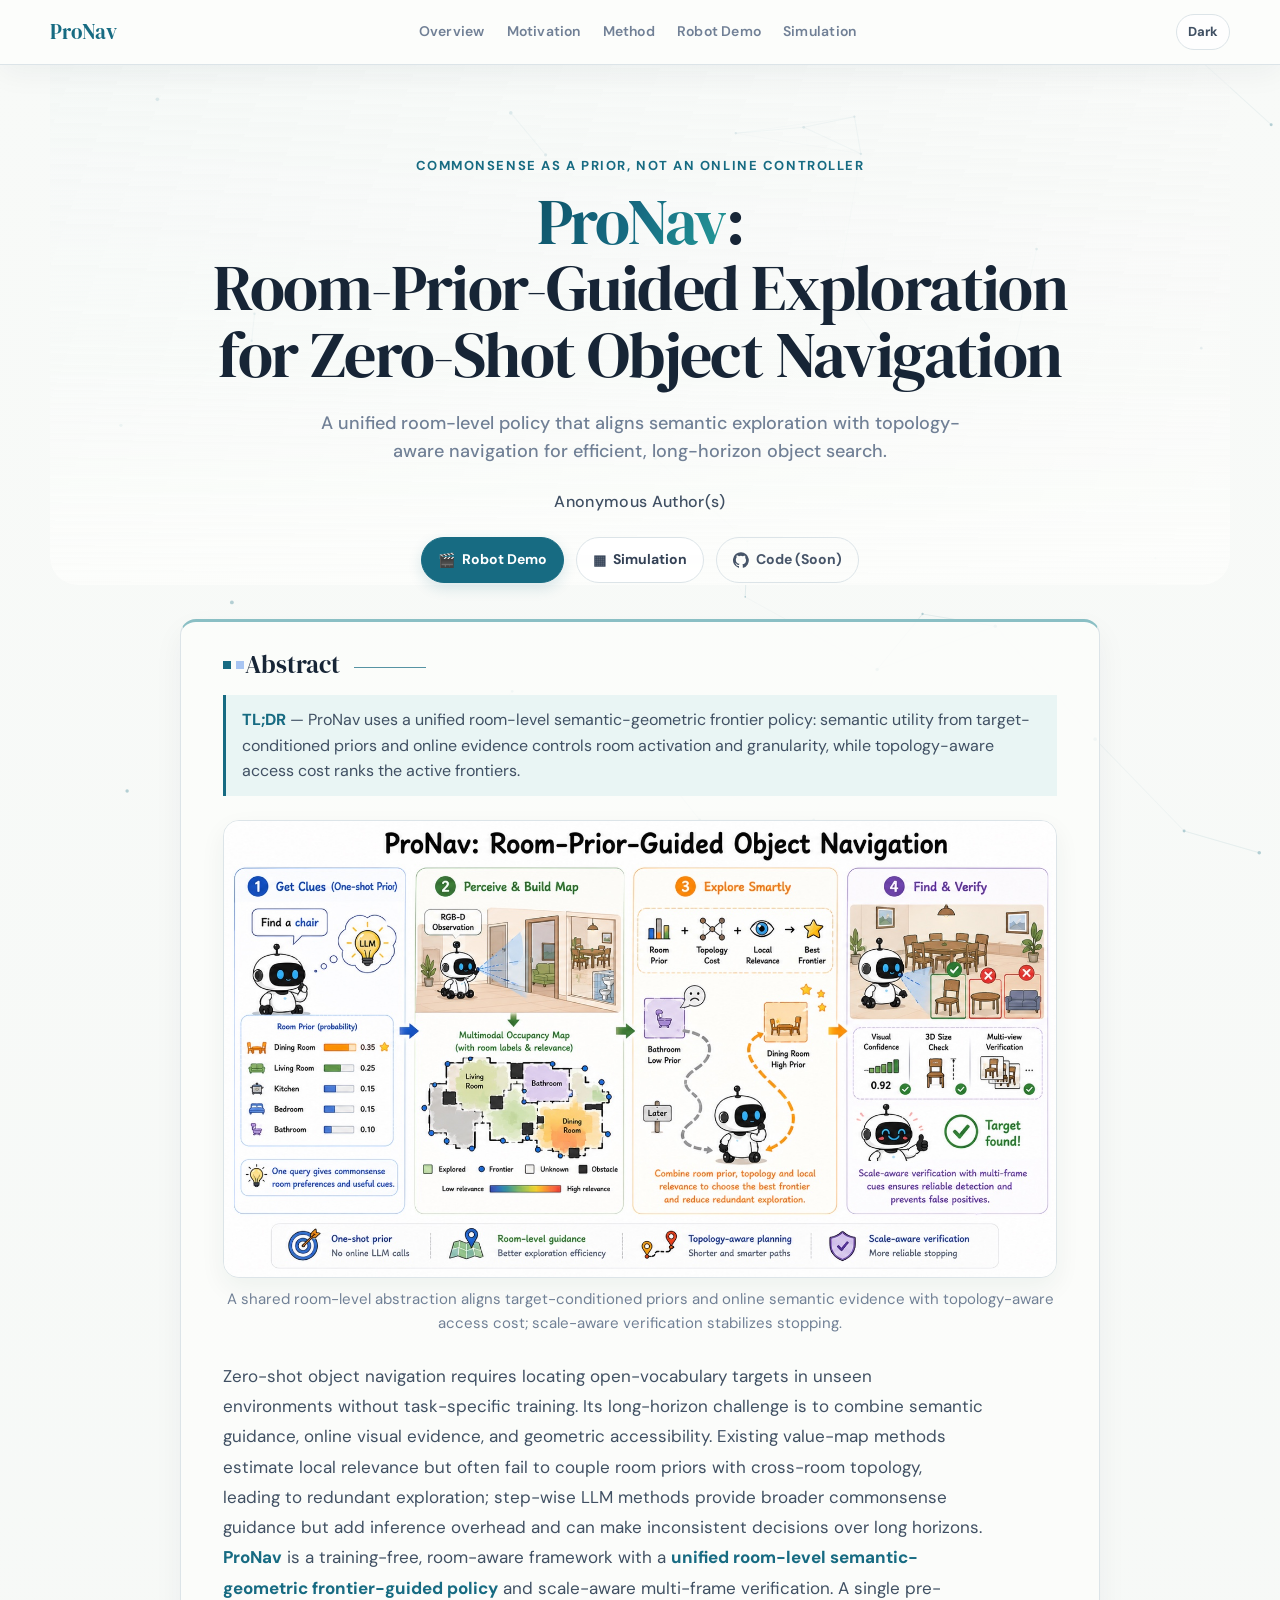
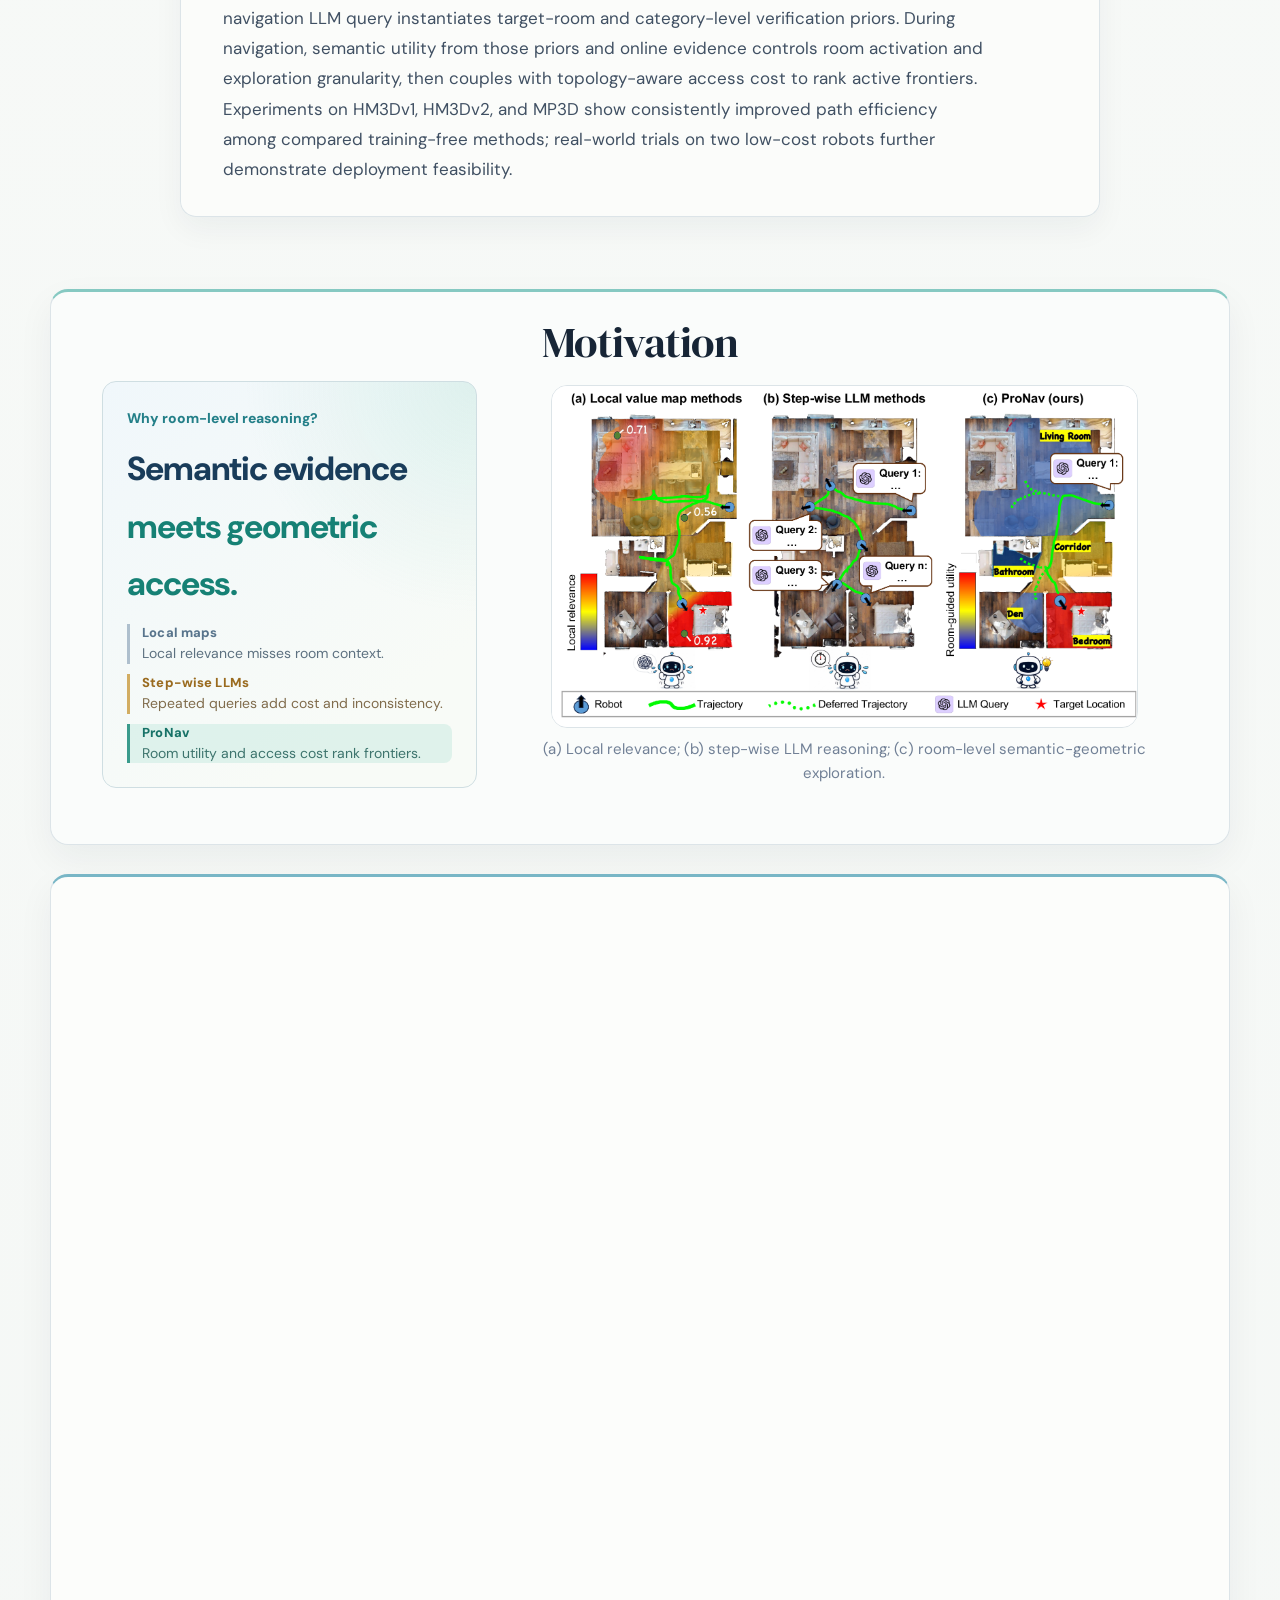
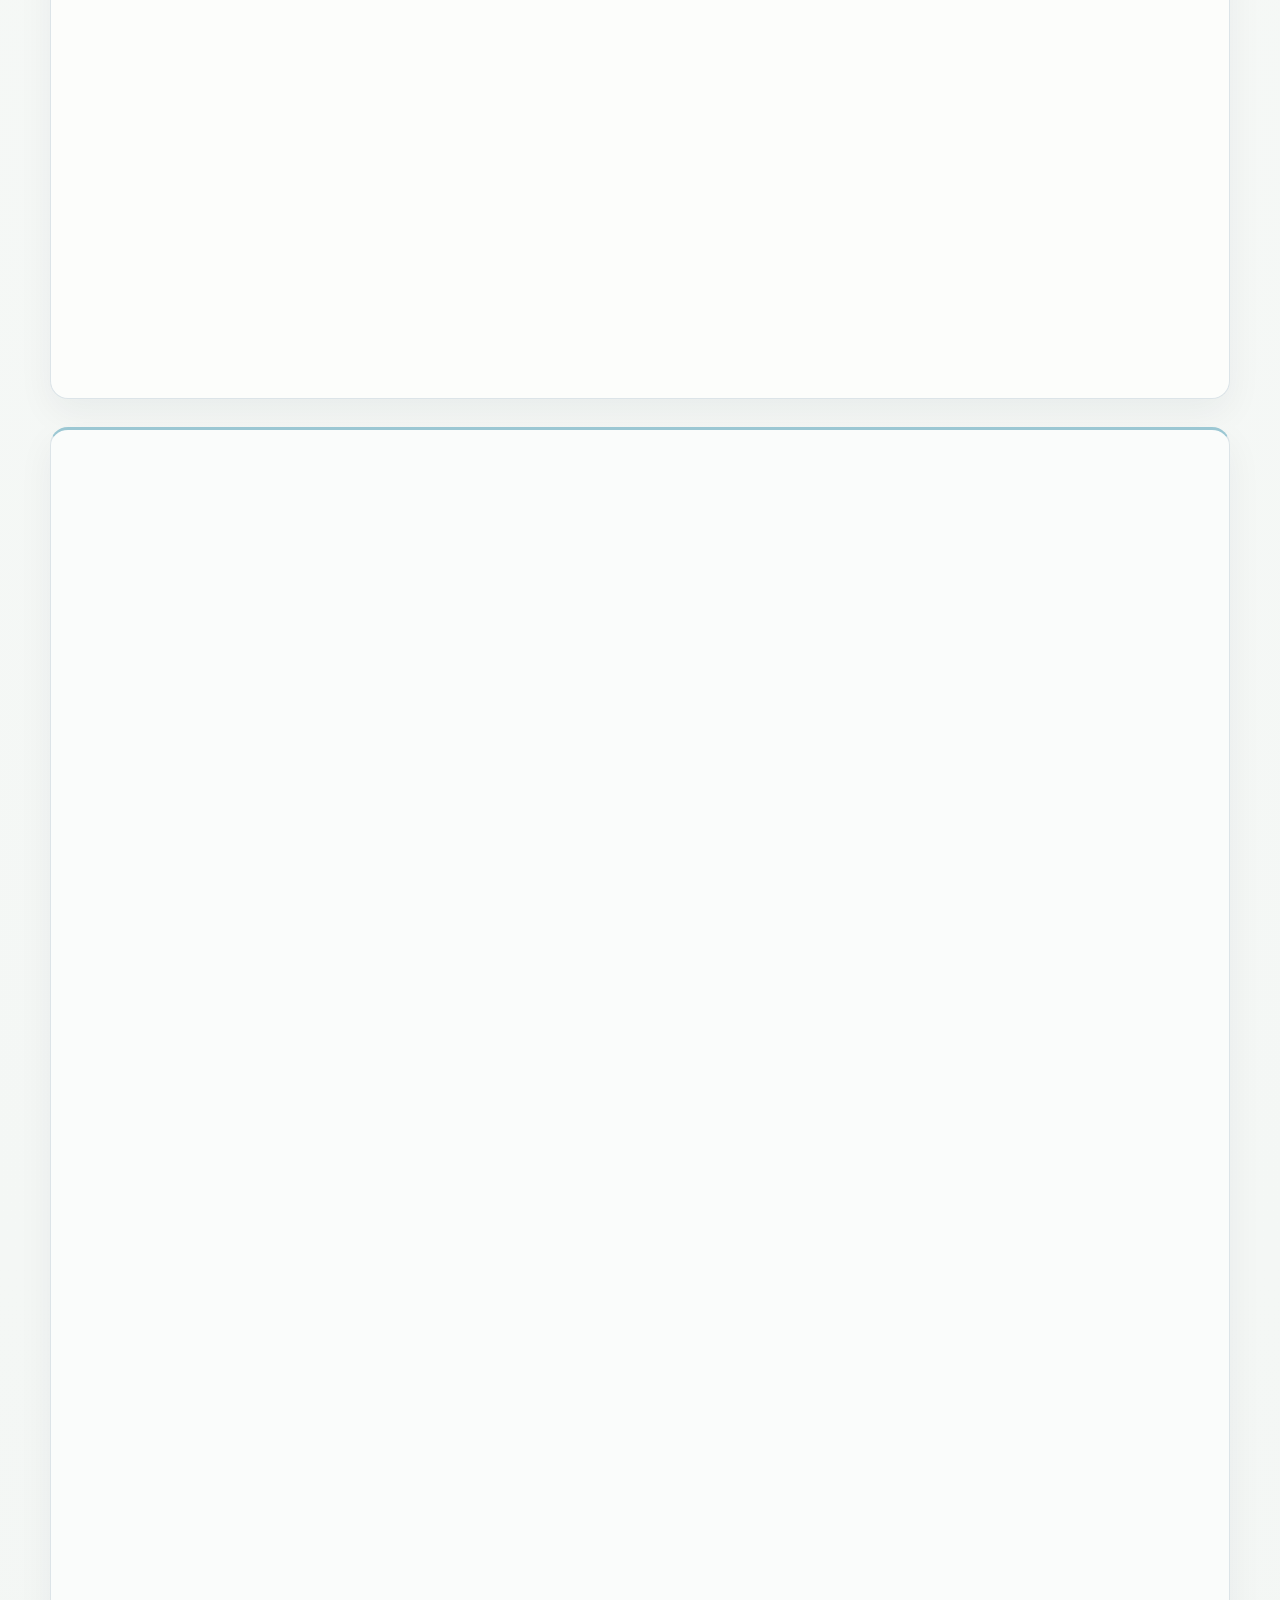
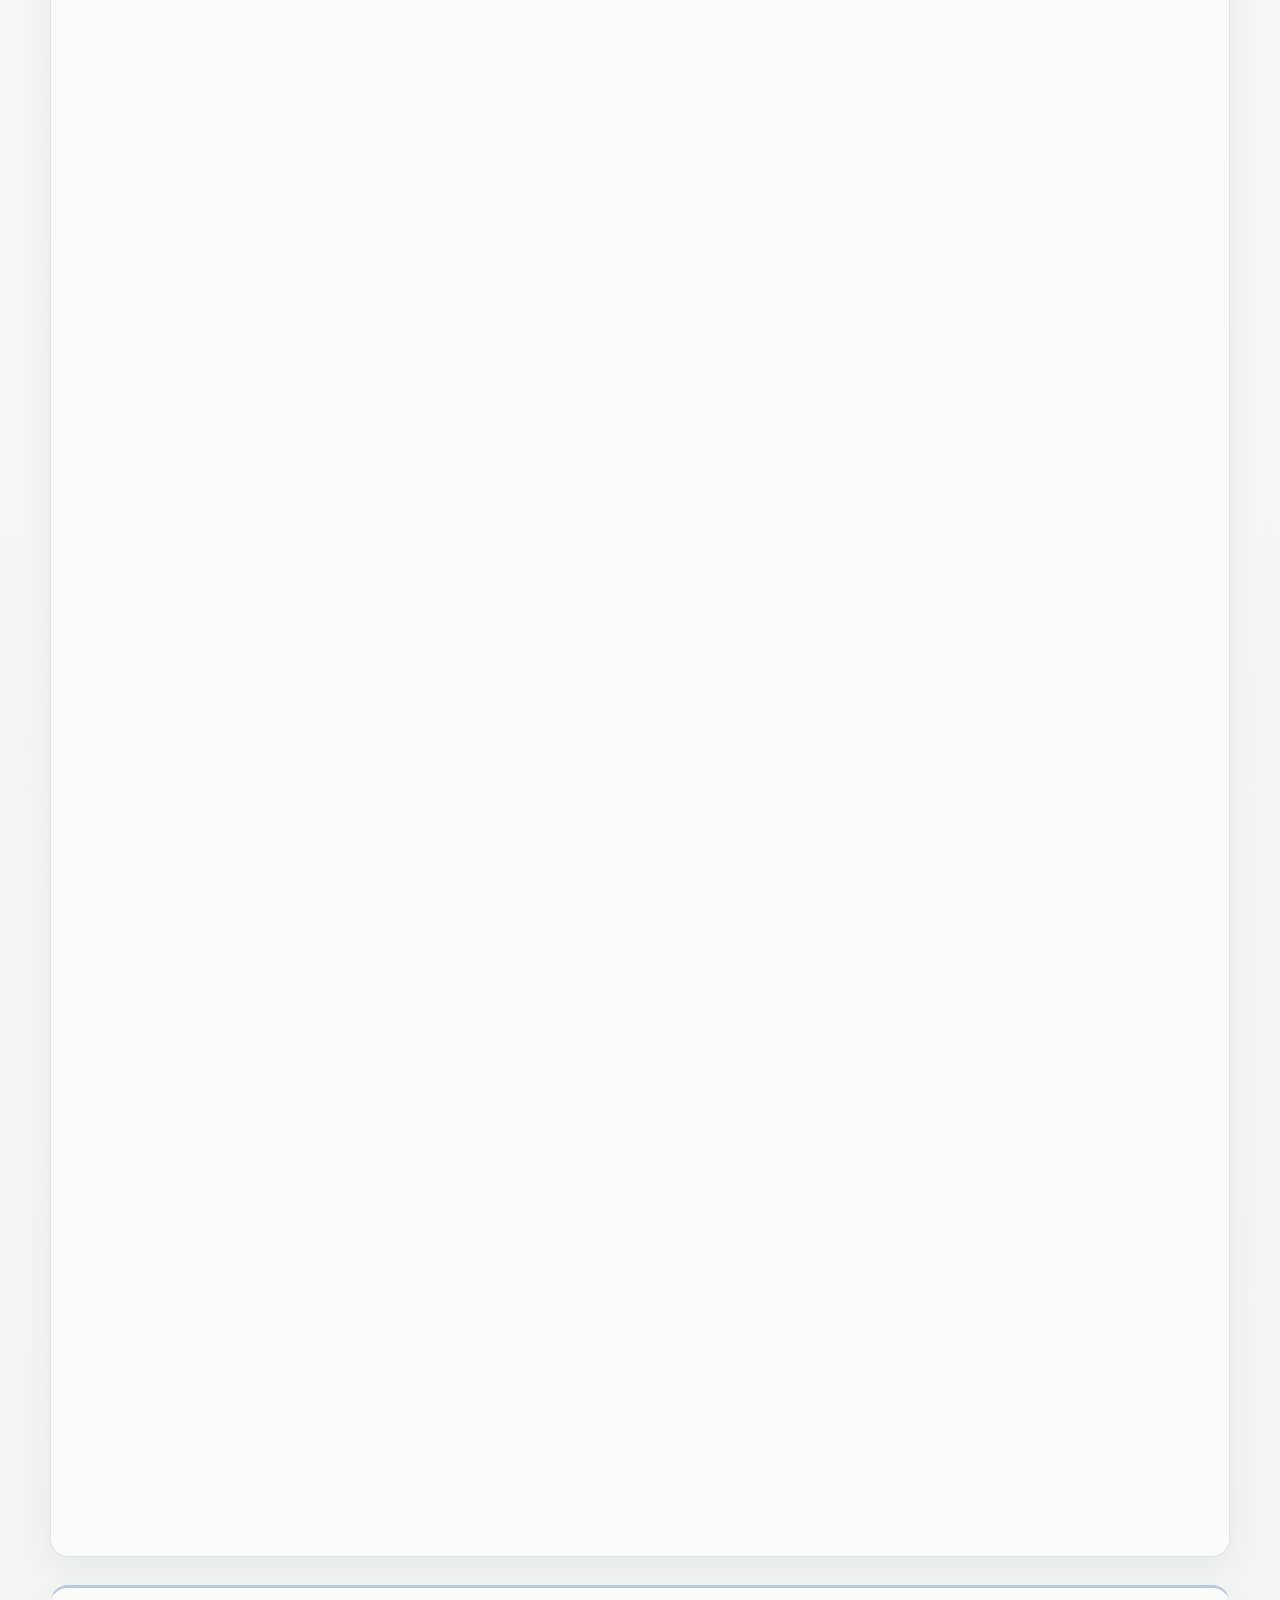
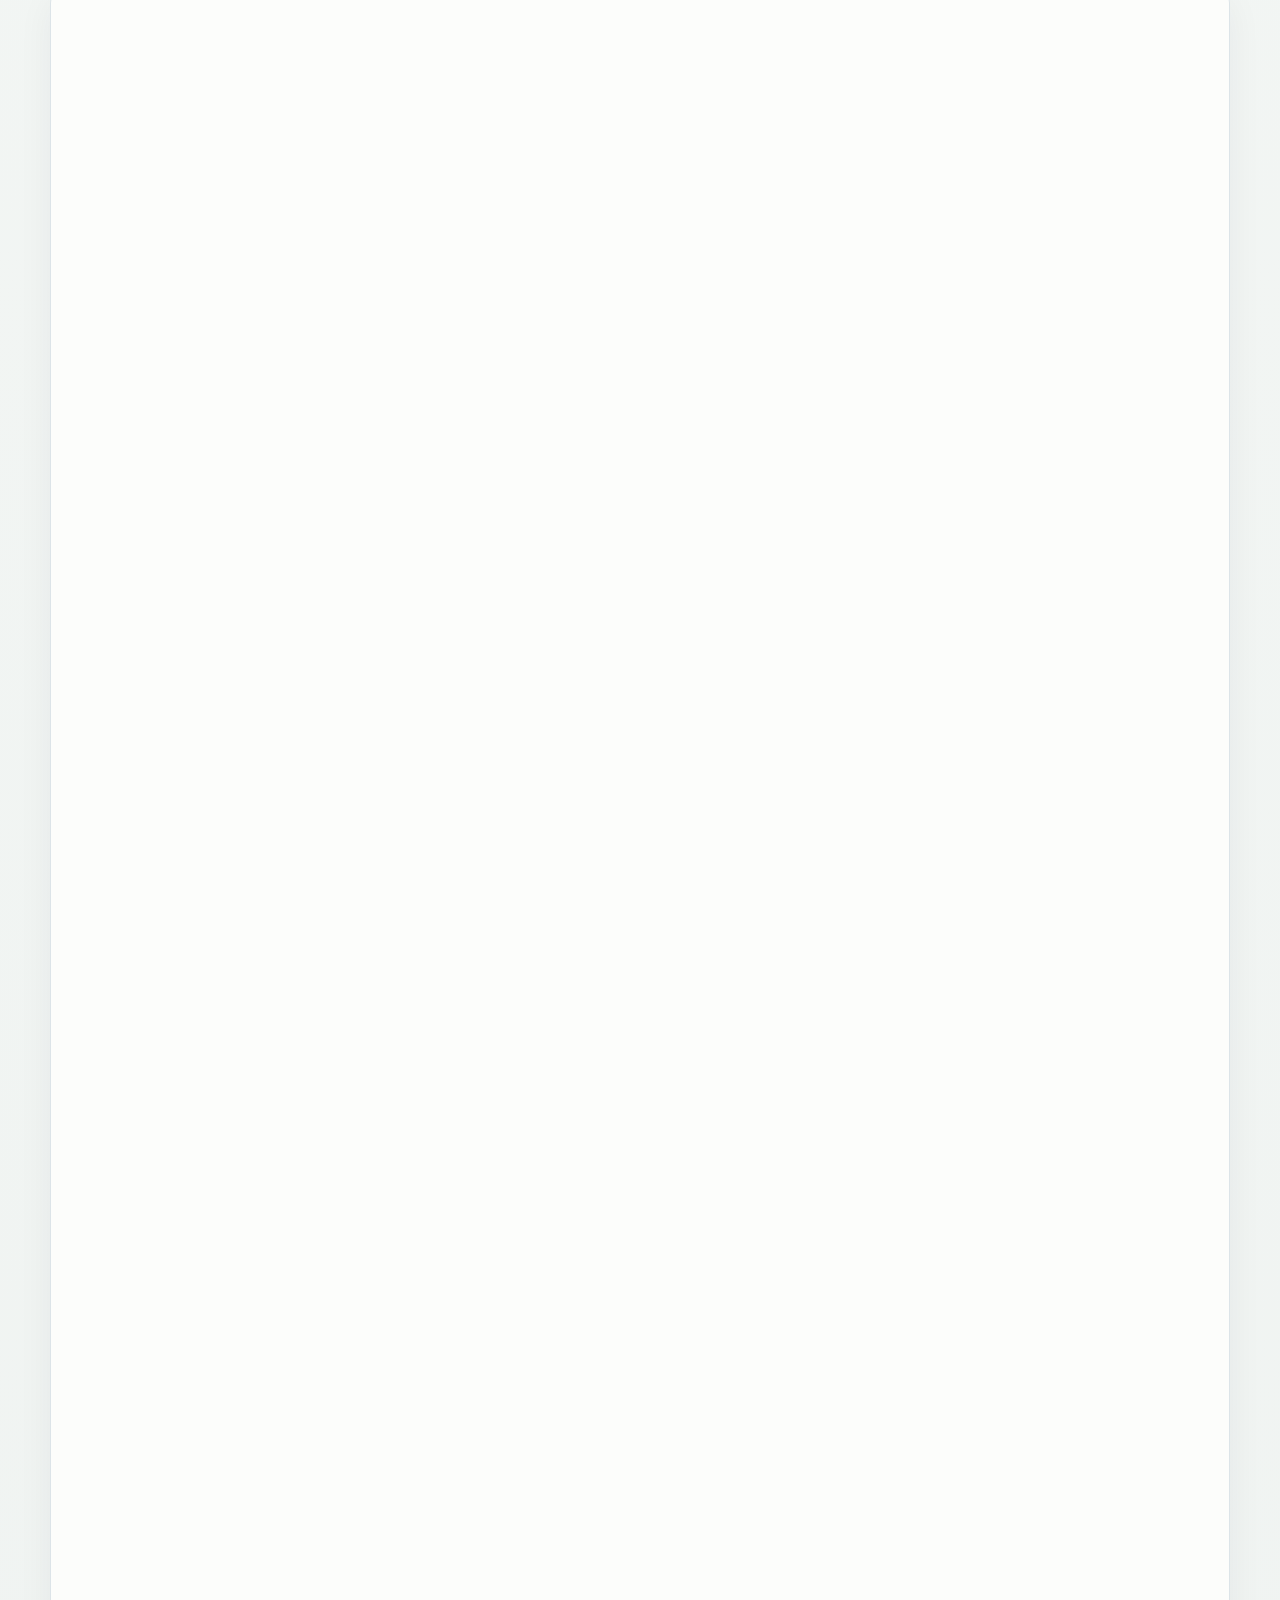
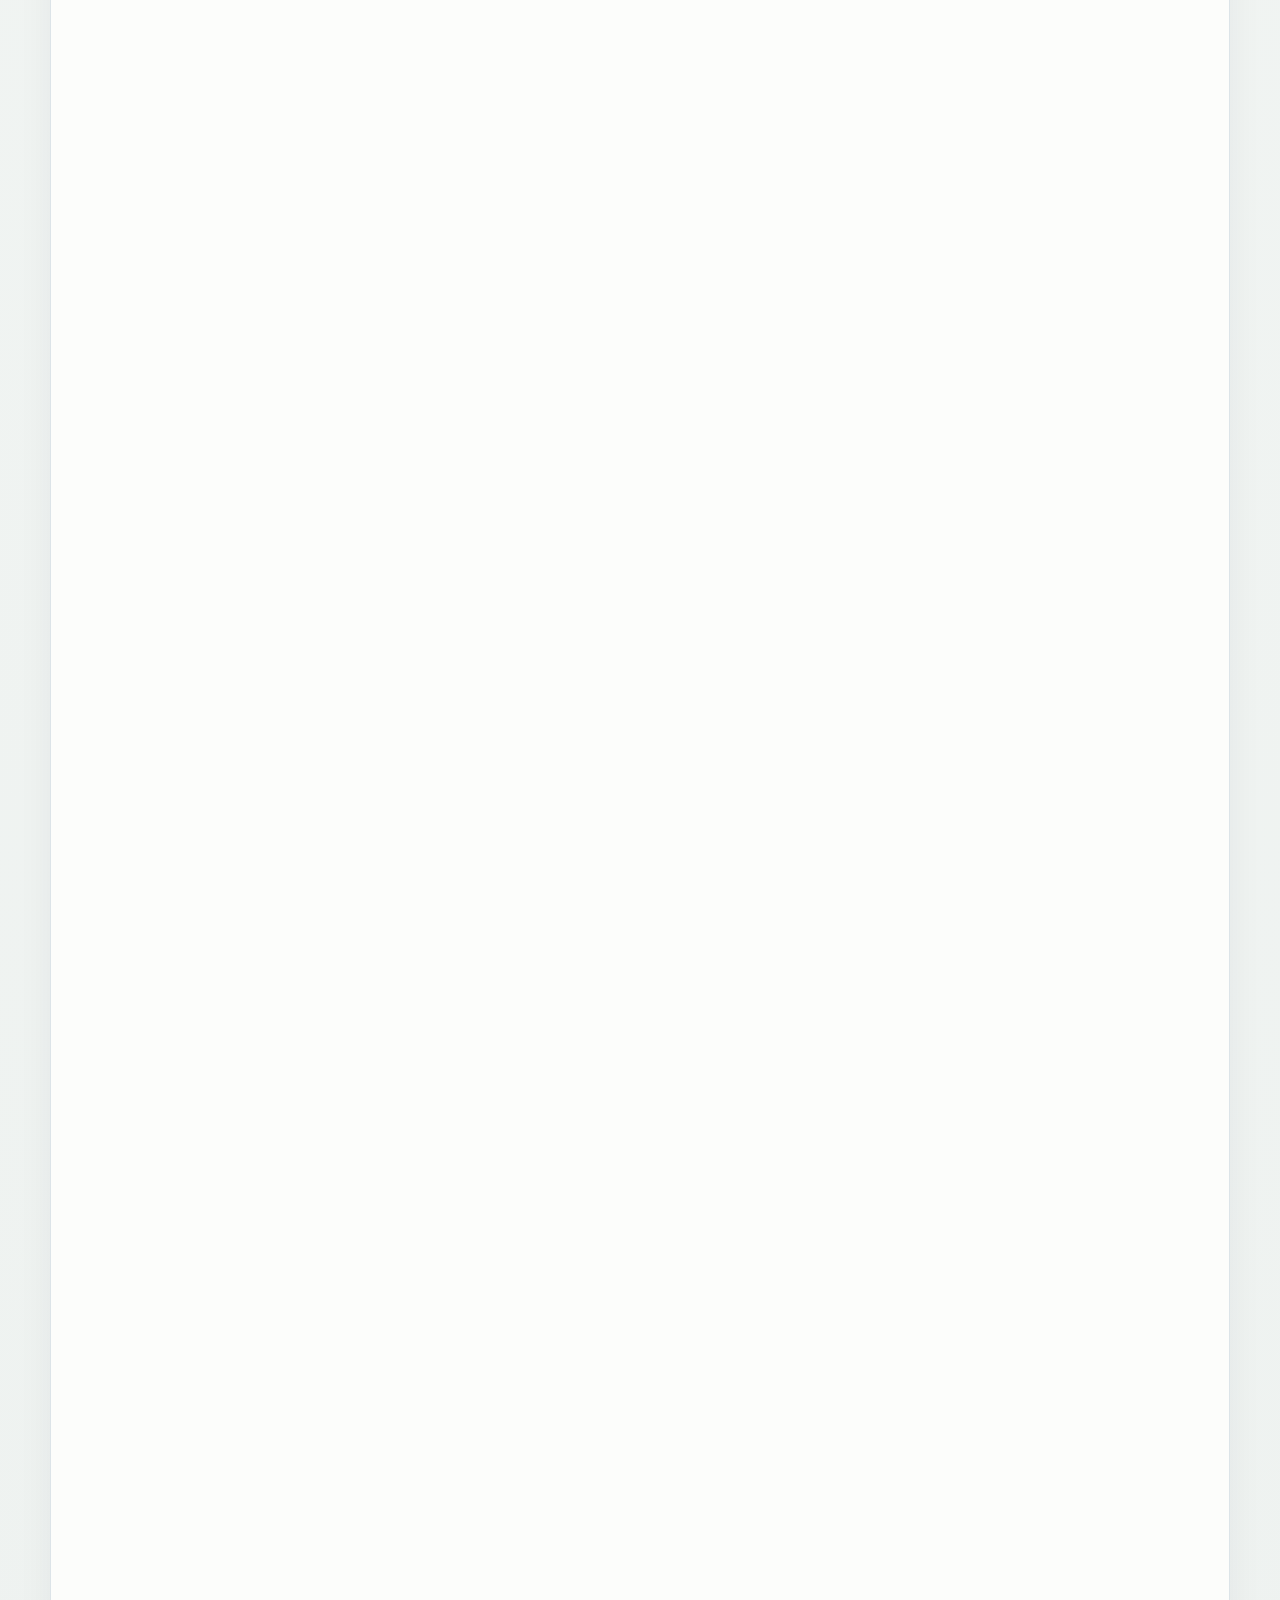
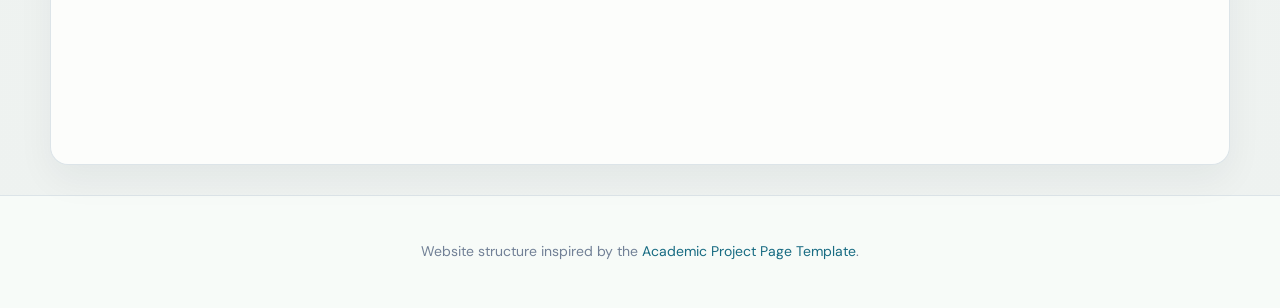
==== commit 8eec3056: "Align project page with semantic-geometric policy" ====
--- a/index.html
+++ b/index.html
@@ -3,9 +3,9 @@
 <head>
   <meta charset="utf-8" />
   <meta name="viewport" content="width=device-width, initial-scale=1" />
-  <meta name="description" content="ProNav: Room-Prior-Guided Exploration for Zero-Shot Object Navigation." />
+  <meta name="description" content="ProNav: a unified room-level semantic-geometric policy for zero-shot object navigation." />
   <meta property="og:title" content="ProNav" />
-  <meta property="og:description" content="Room-prior-guided exploration for zero-shot object navigation." />
+  <meta property="og:description" content="Aligning semantic exploration with topology-aware navigation for zero-shot object navigation." />
   <meta property="og:image" content="assets/figures/hero-overview.jpg" />
   <title>ProNav | Room-Prior-Guided Object Navigation</title>
   <script>
@@ -45,7 +45,7 @@
         Room-Prior-Guided Exploration<br />
         for Zero-Shot Object Navigation
       </h1>
-      <p class="hero-summary">A room-prior-guided navigation framework for efficient, long-horizon object search.</p>
+      <p class="hero-summary">A unified room-level policy that aligns semantic exploration with topology-aware navigation for efficient, long-horizon object search.</p>
       <p class="authors">Anonymous Author(s)</p>
       <div class="paper-links" aria-label="Project links">
         <!-- <a href="#citation">Paper</a> -->
@@ -61,24 +61,25 @@
       </div>
       <div id="abstract" class="header-abstract">
         <h2>Abstract</h2>
-        <p class="tldr"><strong>TL;DR</strong> — ProNav tightly couples semantic room priors with geometry-aware topological planning, yielding a unified exploration strategy for efficient zero-shot object navigation.</p>
+        <p class="tldr"><strong>TL;DR</strong> — ProNav uses a unified room-level semantic-geometric frontier policy: semantic utility from target-conditioned priors and online evidence controls room activation and granularity, while topology-aware access cost ranks the active frontiers.</p>
         <figure class="paper-figure header-teaser">
           <img src="assets/figures/hero-overview.jpg"
                alt="ProNav overview showing one-time priors, online mapping, room-guided exploration, and target verification." />
-          <figcaption>Room priors guide exploration while scale-aware verification stabilizes stopping.</figcaption>
+          <figcaption>A shared room-level abstraction aligns target-conditioned priors and online semantic evidence with topology-aware access cost; scale-aware verification stabilizes stopping.</figcaption>
         </figure>
         <p>
-          Finding unseen objects in unfamiliar environments remains a fundamental challenge for embodied agents.
-          Existing zero-shot object navigation approaches either rely on costly online reasoning or suffer from
-          inefficient exploration without high-level environmental priors. We introduce <strong>ProNav</strong>, a
-          training-free room-aware framework that leverages <strong>room priors</strong> for efficient navigation.
-          ProNav first obtains target-room knowledge and object-scale cues through a single pre-navigation query,
-          then performs <strong>room-guided frontier exploration</strong> during navigation. A lightweight,
-          <strong>scale-aware multi-frame verifier</strong> further improves reliability by confirming candidate
-          detections and their expected scale across frames before termination. Extensive experiments on HM3D and
-          MP3D demonstrate that ProNav achieves strong
-          zero-shot navigation performance while reducing redundant exploration. Real-world experiments on robotic
-          platforms further validate its practical effectiveness.
+          Zero-shot object navigation requires locating open-vocabulary targets in unseen environments without
+          task-specific training. Its long-horizon challenge is to combine semantic guidance, online visual evidence,
+          and geometric accessibility. Existing value-map methods estimate local relevance but often fail to couple
+          room priors with cross-room topology, leading to redundant exploration; step-wise LLM methods provide
+          broader commonsense guidance but add inference overhead and can make inconsistent decisions over long
+          horizons. <strong>ProNav</strong> is a training-free, room-aware framework with a <strong>unified room-level
+          semantic-geometric frontier-guided policy</strong> and scale-aware multi-frame verification. A single
+          pre-navigation LLM query instantiates target-room and category-level verification priors. During navigation,
+          semantic utility from those priors and online evidence controls room activation and exploration granularity,
+          then couples with topology-aware access cost to rank active frontiers. Experiments on HM3Dv1, HM3Dv2, and
+          MP3D show consistently improved path efficiency among compared training-free methods; real-world trials on
+          two low-cost robots further demonstrate deployment feasibility.
         </p>
       </div>
     </header>
@@ -87,31 +88,32 @@
       <h2>Motivation</h2>
       <div class="motivation-main">
         <div class="motivation-copy">
-          <p class="motivation-kicker">Semantic guidance meets path efficiency.</p>
+          <p class="motivation-kicker">Why room-level reasoning?</p>
           <p class="motivation-statement">
-            Commonsense as a <span>prior</span>,<br />
-            <em>not an online controller.</em>
+            Semantic evidence<br />
+            <em>meets geometric access.</em>
           </p>
-          <p class="motivation-bridge">
-            <strong>What to search</strong>: target-conditioned cues.<br />
-            <strong>Where to search</strong>: room priors identify relevant rooms.<br />
-            <strong>How to search</strong>: topology-aware costs favor efficient paths.
-          </p>
+          <div class="motivation-points">
+            <p><strong>Local maps</strong><span>Local relevance misses room context.</span></p>
+            <p><strong>Step-wise LLMs</strong><span>Repeated queries add cost and inconsistency.</span></p>
+            <p><strong>ProNav</strong><span>Room utility and access cost rank frontiers.</span></p>
+          </div>
         </div>
         <figure class="paper-figure motivation-figure">
-          <img src="assets/figures/motivation.jpg"
-               alt="Motivation comparison among local value-map exploration, step-wise LLM navigation, and ProNav." />
+          <img src="assets/figures/paper-summary.png"
+               alt="Paper motivation figure comparing local value-map methods, step-wise LLM methods, and ProNav's room-guided semantic-geometric exploration." />
+          <figcaption>(a) Local relevance; (b) step-wise LLM reasoning; (c) room-level semantic-geometric exploration.</figcaption>
         </figure>
       </div>
     </section>
 
     <section id="method" class="content-section">
       <h2>Method</h2>
-      <p class="method-tagline">Smarter exploration. Faster paths. Accurate localization.</p>
+      <p class="method-tagline">One room-level policy: semantic value determines search effort; topology-aware access determines feasible progress.</p>
       <figure class="paper-figure method-overview">
-        <img src="assets/figures/pipeline.png?v=20260712-pipeline"
-             alt="ProNav pipeline showing target-conditioned priors, multimodal mapping, room-guided exploration, and scale-aware target verification." />
-        <figcaption>ProNav pipeline: one-time priors, multimodal mapping, room-guided exploration, and scale-aware verification.</figcaption>
+        <img src="assets/figures/paper-pipeline.png"
+             alt="Paper pipeline for ProNav, showing target-conditioned prior initialization, multimodal environmental mapping, a semantic-geometric exploration policy, and scale-aware target verification." />
+        <figcaption>ProNav pipeline: target-conditioned priors and online room semantics define a shared room state; its active frontiers are jointly ranked by semantic utility and topology-aware access cost.</figcaption>
       </figure>
       <div class="method-list">
         <article>
@@ -121,25 +123,25 @@
             </span>
             <h3>One-time commonsense prior</h3>
           </div>
-          <p>Room preference, object scale, and confusable-object cues.</p>
+          <p>One pre-navigation query supplies scene-independent target-room preferences plus scale and confusable-object cues—without step-wise large-model control.</p>
         </article>
         <article>
           <div class="method-heading">
             <span class="method-icon" aria-hidden="true">
               <svg viewBox="0 0 24 24"><path d="M3 5l6-2 6 2 6-2v16l-6 2-6-2-6 2V5Z" /><path d="M9 3v16M15 5v16" /></svg>
             </span>
-            <h3>Room-prior-guided exploration</h3>
-          </div>
-          <p>Semantic maps let room priors guide frontier selection.</p>
+            <h3>Shared room-level semantic state</h3>
+          </div>
+          <p>Target-room priors are grounded in online room confidence. The resulting semantic utility activates or defers rooms and adapts search density.</p>
         </article>
         <article>
           <div class="method-heading">
             <span class="method-icon" aria-hidden="true">
               <svg viewBox="0 0 24 24"><path d="M6 6l6 11L18 6M6 6h12" /><circle cx="6" cy="6" r="2" /><circle cx="18" cy="6" r="2" /><circle cx="12" cy="17" r="2" /></svg>
             </span>
-            <h3>Topology-aware path optimization</h3>
-          </div>
-          <p>Topology-aware costs and adaptive granularity reduce detours.</p>
+            <h3>Semantic-geometric frontier selection</h3>
+          </div>
+          <p>Within active rooms, frontier semantic utility is coupled with cached topology-aware access cost, aligning high-value exploration with traversable cross-room progress.</p>
         </article>
         <article>
           <div class="method-heading">
@@ -248,7 +250,7 @@
       </div>
       <div class="section-subheading">
         <h3>Room-prior ablation</h3>
-        <p>ProNav vs. target relevance only on real-world scenes.</p>
+        <p>Shared room-level semantic-geometric scoring vs. local target relevance only on real-world scenes.</p>
       </div>
       <div class="video-main room-prior-video-main">
         <video class="lazy-video" controls playsinline poster="assets/posters/room-prior-ablation.jpg">
@@ -274,8 +276,7 @@
         </div>
       </div>
       <p class="room-prior-trajectory-description">
-        Controlled ablation comparison: ProNav uses room priors to reallocate exploration effort, while
-        the target-relevance-only variant can revisit low-priority regions.
+        Controlled ablation comparison: ProNav grounds target-room priors in online room semantics, activates high-evidence rooms, and allocates fine search to them. The target-relevance-only variant lacks this room-level alignment and can repeatedly search locally salient but low-priority regions.
       </p>
       <p class="note">
         More experimental results, ablation comparisons, and performance analysis will be presented in detail in the paper.
@@ -323,7 +324,7 @@
       </div>
       <div class="section-subheading">
         <h3>Room-prior ablation</h3>
-        <p>Target relevance only vs. ProNav on HM3D scenes.</p>
+        <p>Local target relevance only vs. ProNav's shared room-level semantic-geometric policy on HM3D scenes.</p>
       </div>
       <div class="video-grid">
         <article data-result="success">
@@ -340,13 +341,18 @@
             <source src="videos/room-prior-baseline.mp4" type="video/mp4" />
             Your browser does not support the video tag.
           </video>
-          <h3>Target relevance only</h3>
+          <h3>Local target relevance only</h3>
         </article>
       </div>
       <div class="section-subheading">
         <h3>Topology-aware path efficiency ablation</h3>
-        <p>Without topology-aware access cost vs. ProNav on HM3D scenes.</p>
-      </div>
+        <p>Removing topology-aware access cost breaks the semantic–navigation coupling and can turn high semantic value into inefficient detours.</p>
+      </div>
+      <figure class="paper-figure topology-paper-figure">
+        <img src="assets/figures/paper-topology-ablation.png"
+             alt="Paper topology-aware access-cost ablation: without topology cost the agent takes low-priority detours and times out; with it, the agent follows a direct cross-room path and succeeds." />
+        <figcaption>Paper ablation: semantic preference alone is insufficient. Topology-aware access cost converts high-value exploration into a short, traversable cross-room route.</figcaption>
+      </figure>
       <div class="video-grid topology-video-grid">
         <article data-result="success">
           <div class="result-badge">✓ Success</div>
--- a/styles.css
+++ b/styles.css
@@ -500,14 +500,18 @@
   flex-direction: column;
   justify-content: center;
   align-self: stretch;
-  padding: 18px 0 18px 26px;
-  border-left: 3px solid var(--blue);
+  padding: 24px;
+  border: 1px solid #cfdee2;
+  border-radius: 14px;
+  background:
+    radial-gradient(circle at 100% 0%, rgba(120, 202, 184, 0.18), transparent 42%),
+    linear-gradient(145deg, #f0f7fb, #f8fbf7 78%);
   text-align: left;
 }
 
 .motivation-kicker {
   margin: 0 0 10px !important;
-  color: var(--blue);
+  color: #237f88;
   font-size: 14px !important;
   font-weight: 800;
   line-height: 1.3;
@@ -515,7 +519,7 @@
 
 .motivation-statement {
   margin: 0 0 12px !important;
-  color: var(--ink);
+  color: #193c5a;
   font-size: clamp(24px, 2.6vw, 34px) !important;
   font-weight: 760;
   line-height: 1.18;
@@ -527,20 +531,61 @@
 }
 
 .motivation-statement em {
-  color: #4b5b73;
+  color: #168175;
   font-style: normal;
 }
 
-.motivation-bridge {
-  margin: 0 0 16px !important;
-  color: var(--muted);
-  font-size: 15px !important;
-  line-height: 1.62;
-}
-
-.motivation-bridge strong {
-  color: var(--blue);
-  font-weight: 750;
+.motivation-points {
+  display: grid;
+  gap: 10px;
+}
+
+.motivation-points p {
+  display: grid;
+  gap: 2px;
+  margin: 0 !important;
+  padding-left: 12px;
+  border-left: 3px solid #aebfcd;
+  color: #5d7180;
+  font-size: 14px !important;
+  line-height: 1.4;
+}
+
+.motivation-points p:nth-child(2) {
+  border-left-color: #d2ad62;
+}
+
+.motivation-points p:last-child {
+  border-left-color: #3a9b8c;
+  background: rgba(192, 232, 220, 0.46);
+  border-radius: 0 8px 8px 0;
+}
+
+.motivation-points strong {
+  color: #58748c;
+  font-size: 13px;
+  font-weight: 800;
+  letter-spacing: 0.01em;
+}
+
+.motivation-points p:nth-child(2) strong {
+  color: #9a6b1f;
+}
+
+.motivation-points p:last-child strong {
+  color: #167267;
+}
+
+.motivation-points span {
+  color: #5d7180;
+}
+
+.motivation-points p:nth-child(2) span {
+  color: #806c4c;
+}
+
+.motivation-points p:last-child span {
+  color: #3d746d;
 }
 
 .motivation-figure {
@@ -571,6 +616,11 @@
 .method-overview {
   margin: 0 auto 28px;
   max-width: 1120px;
+}
+
+.topology-paper-figure {
+  max-width: 1040px;
+  margin: 0 auto 24px;
 }
 
 .method-tagline {
@@ -1307,6 +1357,57 @@
   box-shadow: 0 12px 30px rgba(0, 0, 0, 0.18);
 }
 
+html[data-theme="dark"] .motivation-copy {
+  border-color: #31504d;
+  background:
+    radial-gradient(circle at 100% 0%, rgba(62, 153, 133, 0.2), transparent 42%),
+    linear-gradient(145deg, #153331, #102220 78%);
+}
+
+html[data-theme="dark"] .motivation-kicker {
+  color: #79d7cf;
+}
+
+html[data-theme="dark"] .motivation-statement {
+  color: #d7e8ef;
+}
+
+html[data-theme="dark"] .motivation-statement em {
+  color: #7ad9bd;
+}
+
+html[data-theme="dark"] .motivation-points p:nth-child(2) {
+  border-left-color: #b68a43;
+}
+
+html[data-theme="dark"] .motivation-points p:last-child {
+  background: rgba(42, 103, 92, 0.4);
+}
+
+html[data-theme="dark"] .motivation-points strong {
+  color: #9eb7c7;
+}
+
+html[data-theme="dark"] .motivation-points span {
+  color: #a9bdc3;
+}
+
+html[data-theme="dark"] .motivation-points p:nth-child(2) strong {
+  color: #e2bd75;
+}
+
+html[data-theme="dark"] .motivation-points p:nth-child(2) span {
+  color: #d1be9b;
+}
+
+html[data-theme="dark"] .motivation-points p:last-child strong {
+  color: #78d5bd;
+}
+
+html[data-theme="dark"] .motivation-points p:last-child span {
+  color: #a2d5c5;
+}
+
 html[data-theme="dark"] .paper-figure img,
 html[data-theme="dark"] video,
 html[data-theme="dark"] .robot-visual,
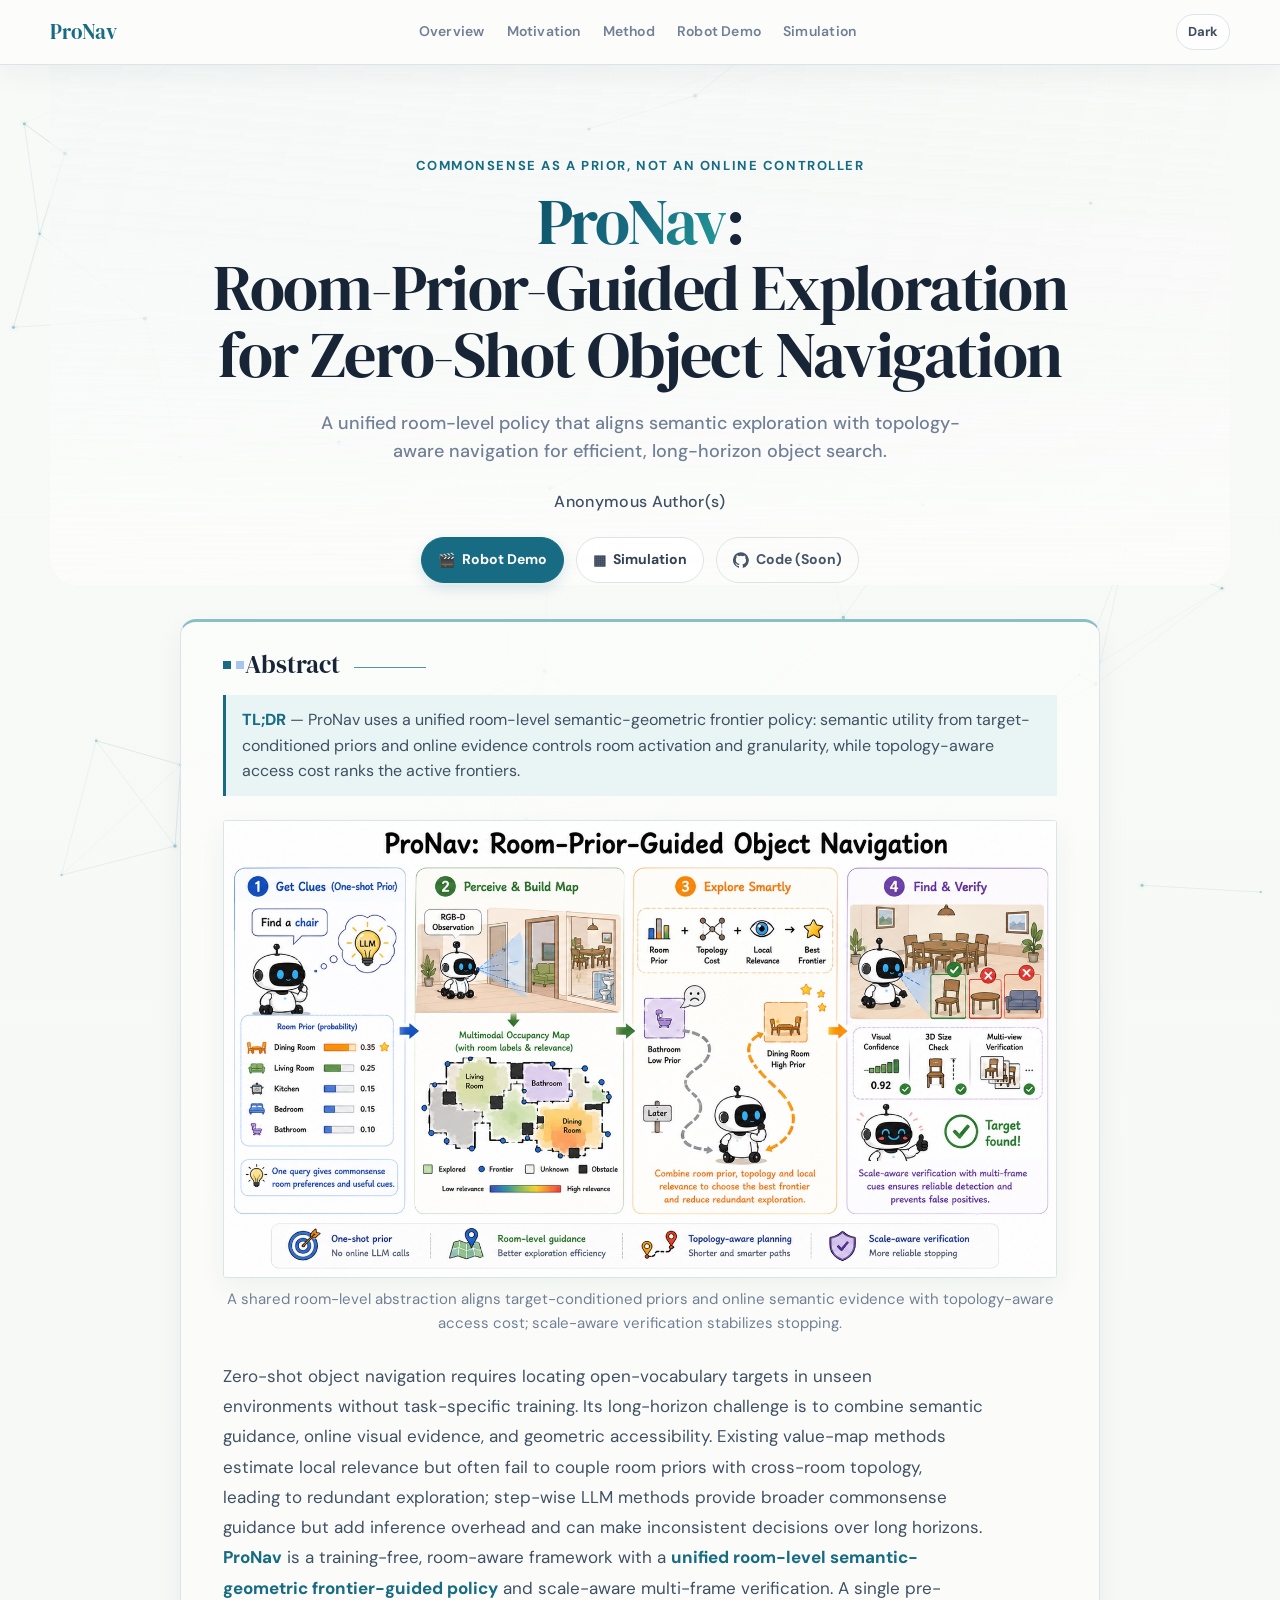
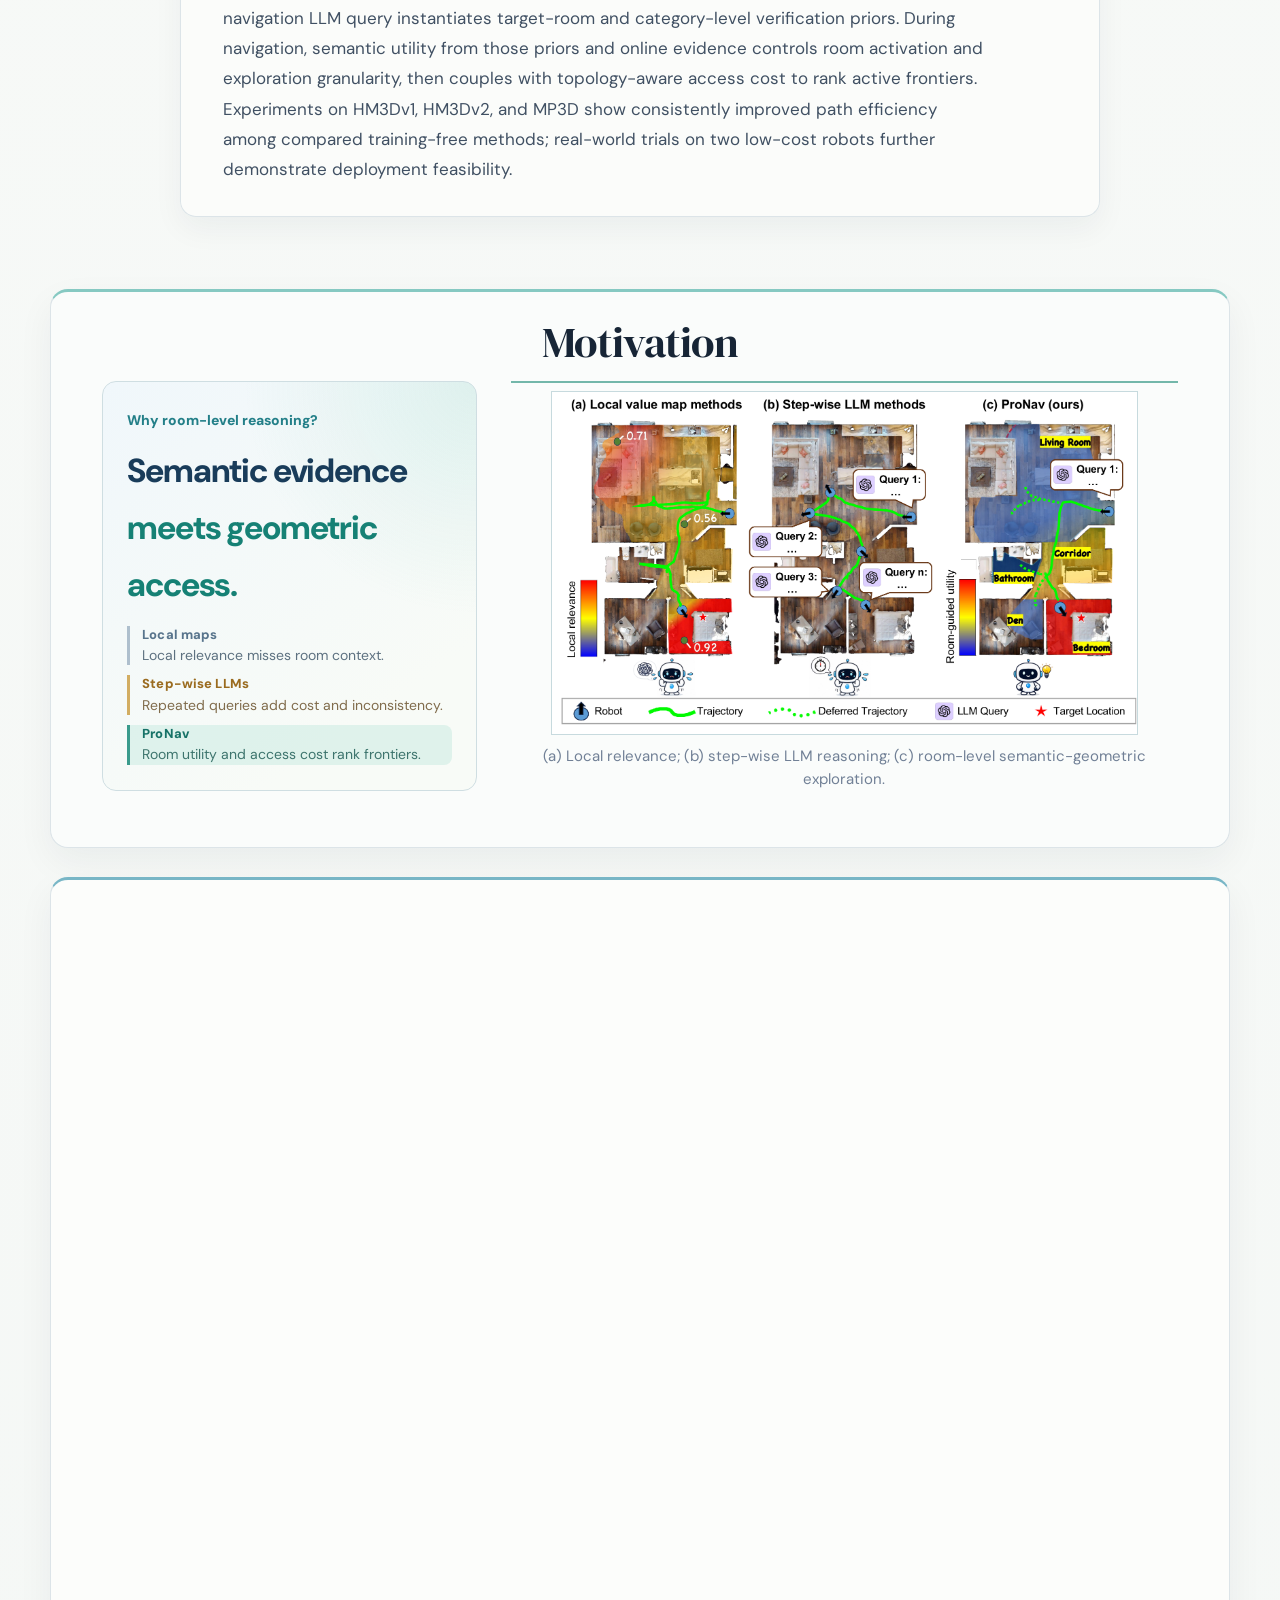
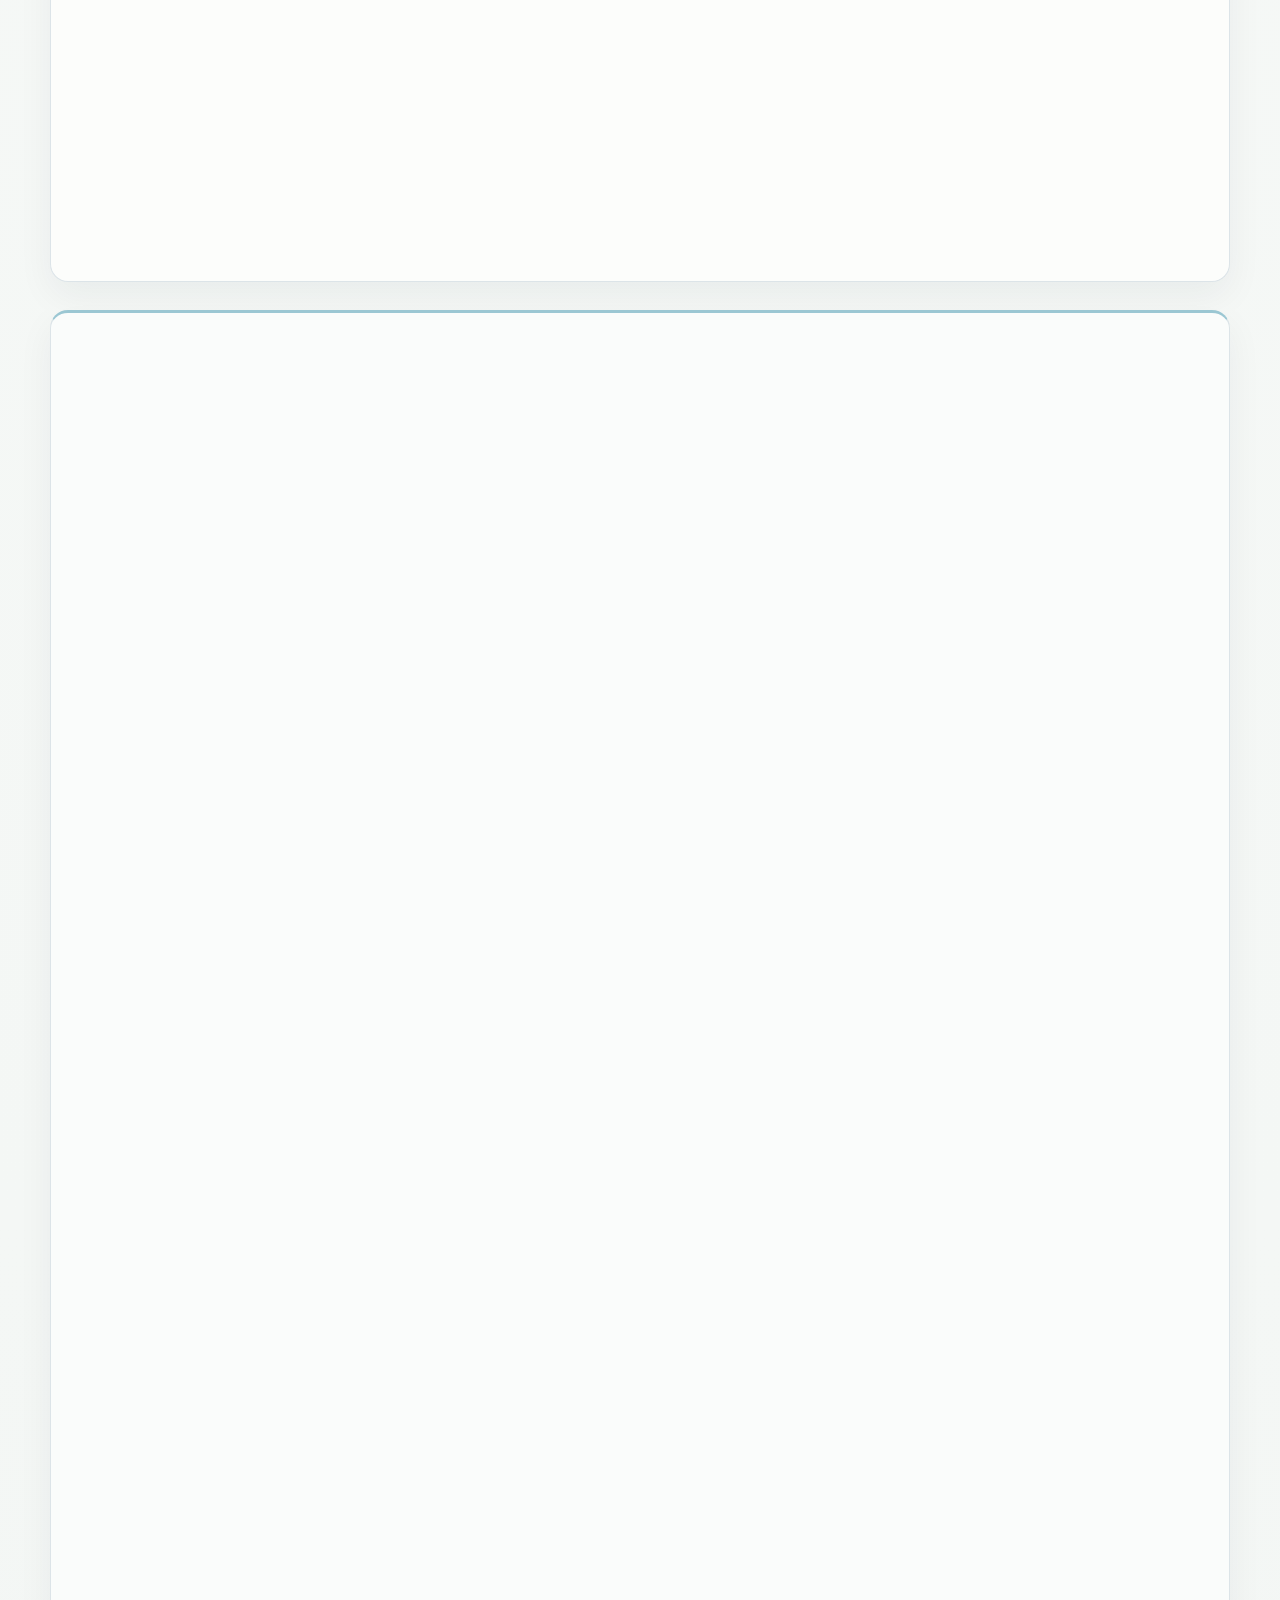
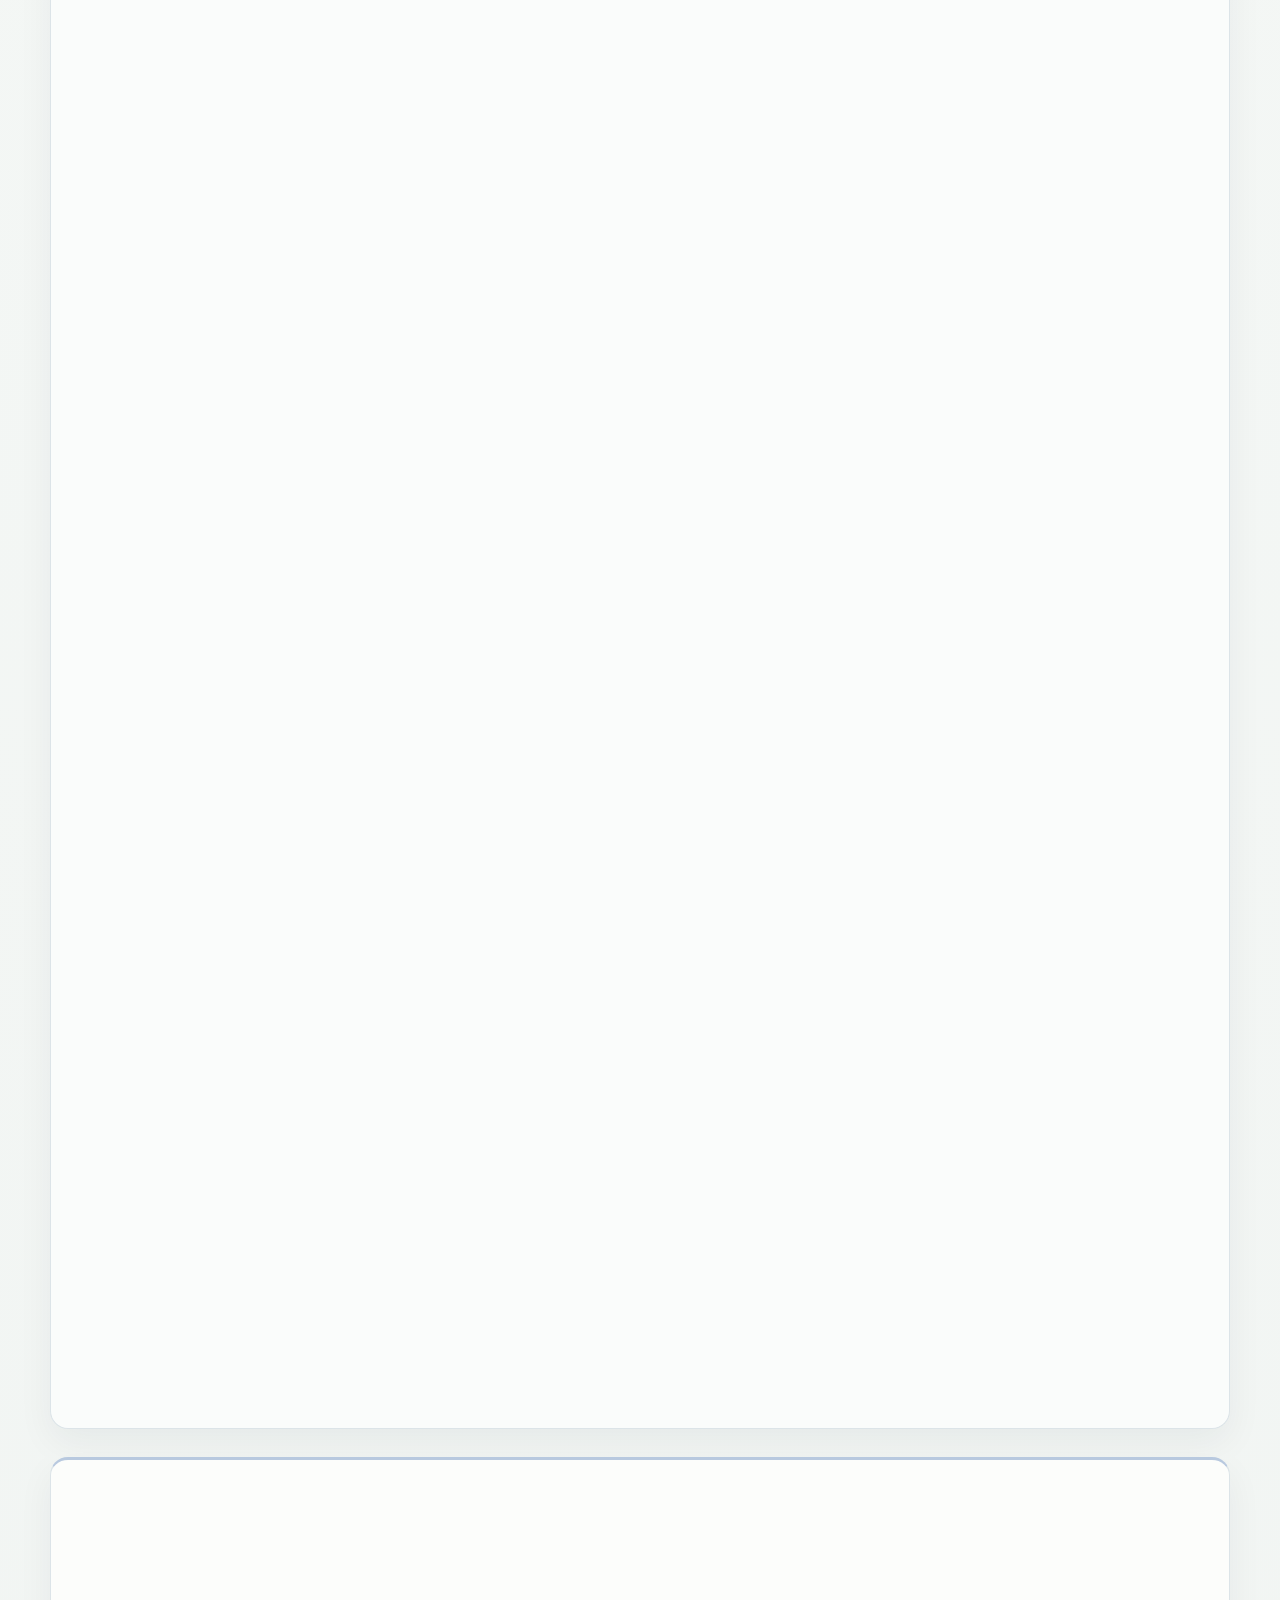
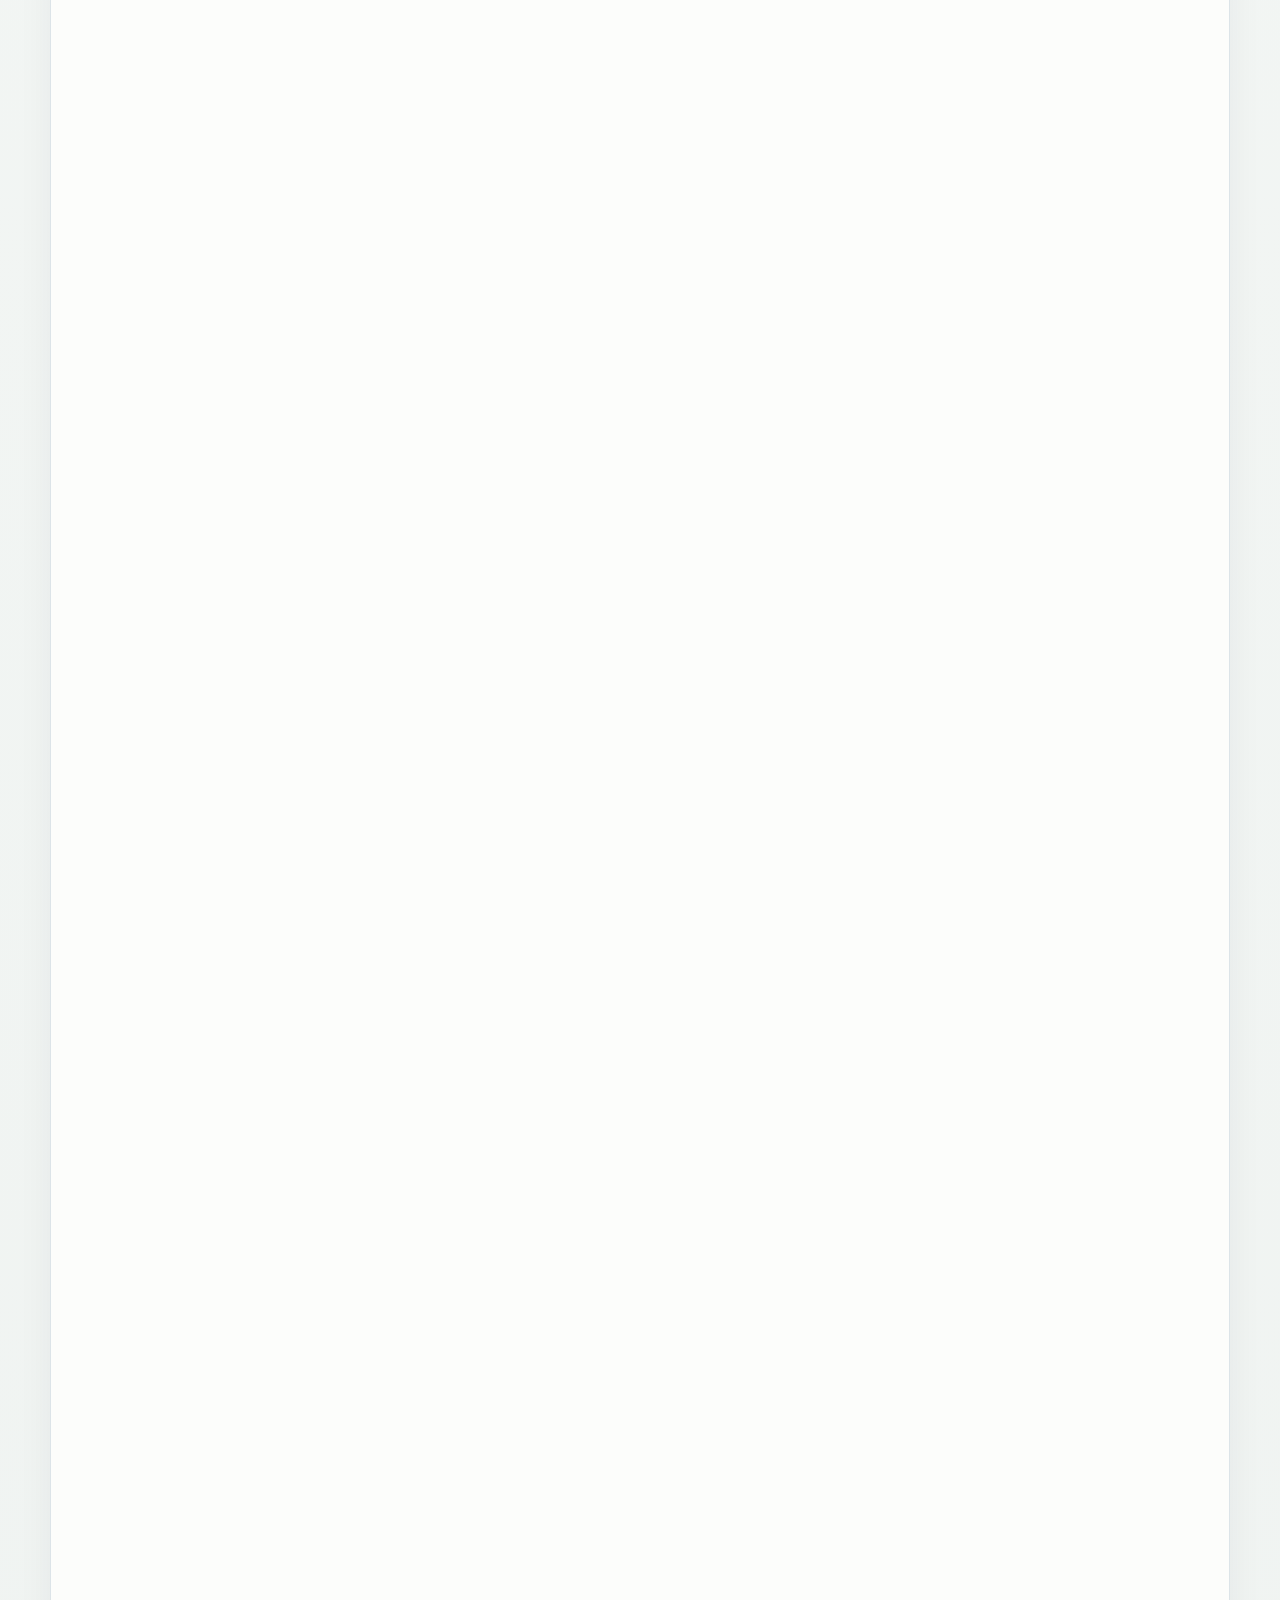
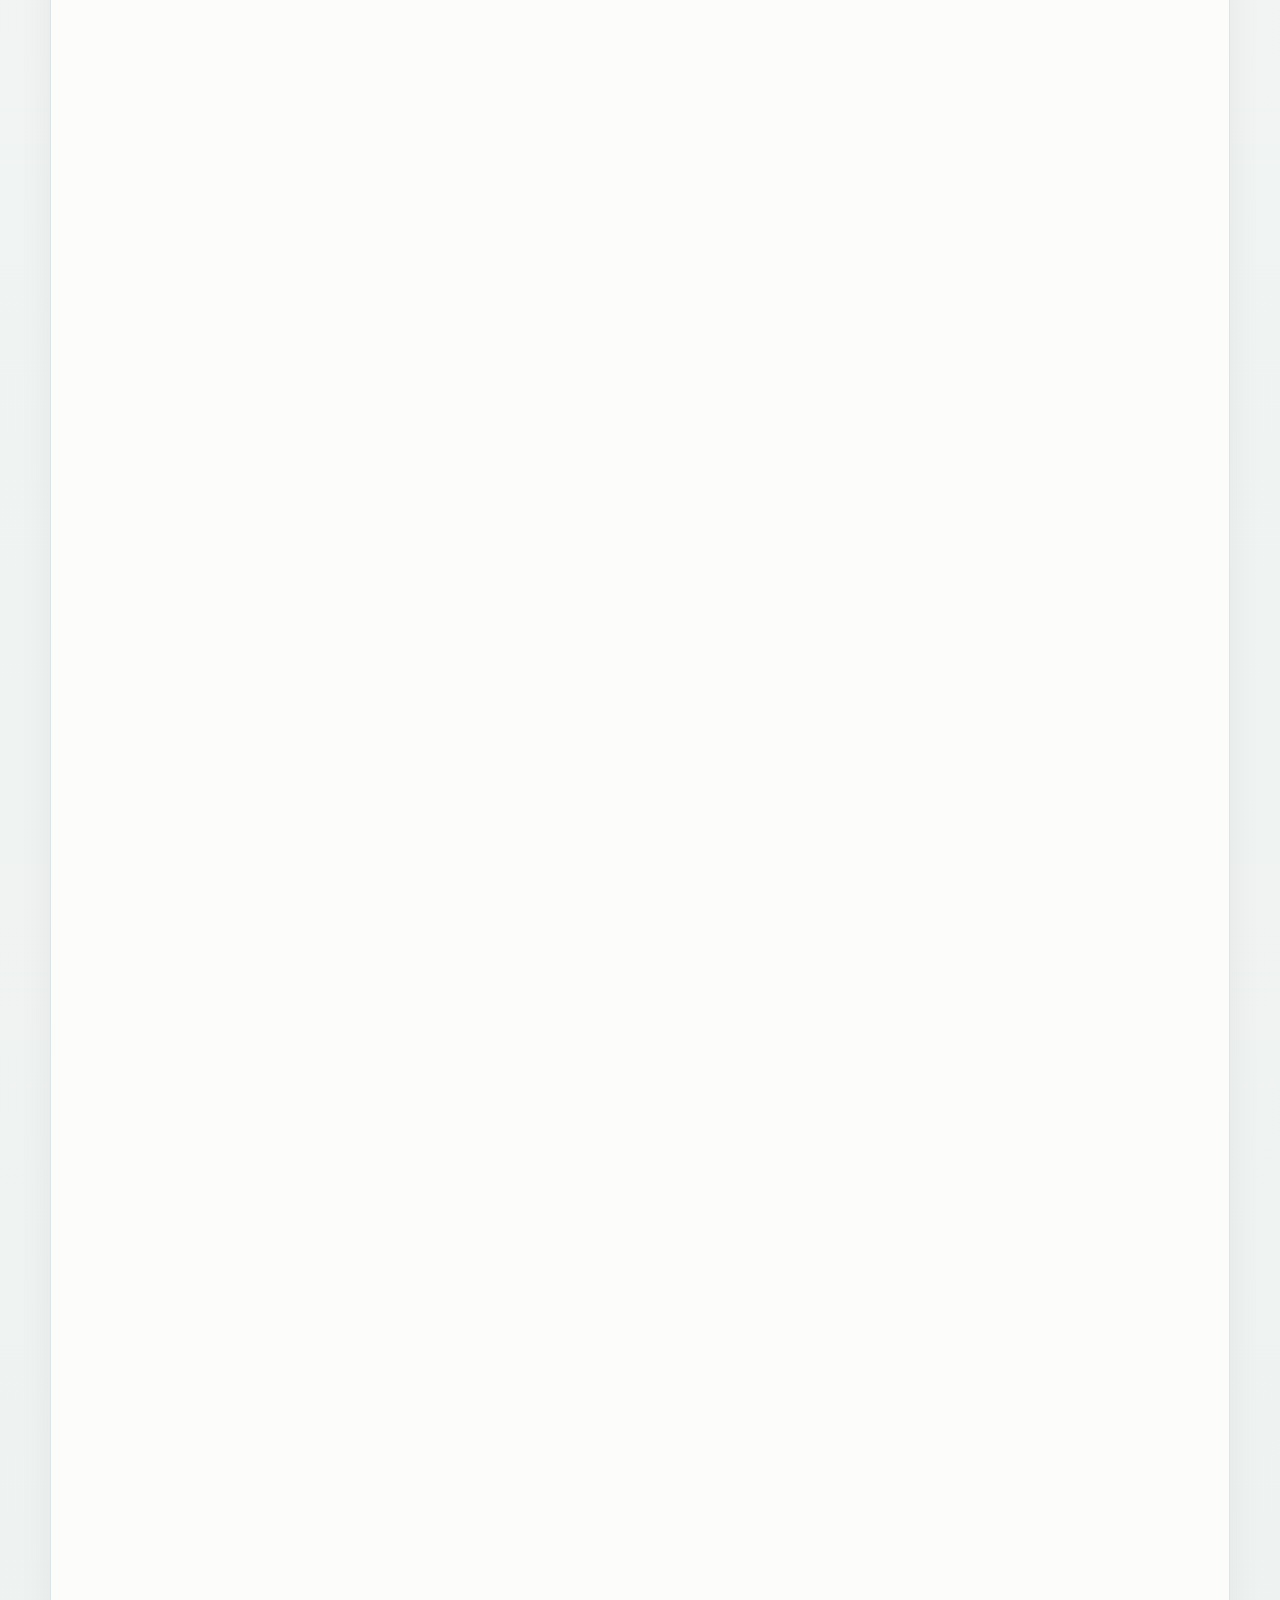
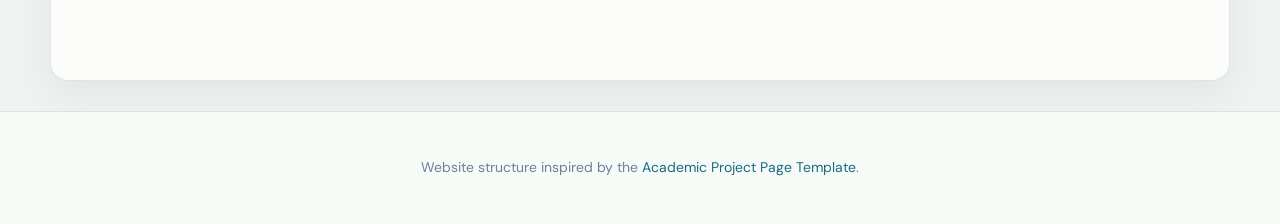
==== commit 750de481: "Refine project page narrative and figures" ====
--- a/index.html
+++ b/index.html
@@ -16,7 +16,7 @@
   <link rel="preconnect" href="https://fonts.googleapis.com" />
   <link rel="preconnect" href="https://fonts.gstatic.com" crossorigin />
   <link href="https://fonts.googleapis.com/css2?family=DM+Sans:opsz,wght@9..40,400;9..40,500;9..40,600;9..40,700&family=DM+Serif+Display:ital@0;1&display=swap" rel="stylesheet" />
-  <link rel="stylesheet" href="styles.css?v=20260718-editorial" />
+  <link rel="stylesheet" href="styles.css?v=20260722-adaptive-card" />
 </head>
 <body>
   <canvas class="topology-background" aria-hidden="true"></canvas>
@@ -111,9 +111,8 @@
       <h2>Method</h2>
       <p class="method-tagline">One room-level policy: semantic value determines search effort; topology-aware access determines feasible progress.</p>
       <figure class="paper-figure method-overview">
-        <img src="assets/figures/paper-pipeline.png"
+        <img src="assets/figures/paper-pipeline-transparent.png"
              alt="Paper pipeline for ProNav, showing target-conditioned prior initialization, multimodal environmental mapping, a semantic-geometric exploration policy, and scale-aware target verification." />
-        <figcaption>ProNav pipeline: target-conditioned priors and online room semantics define a shared room state; its active frontiers are jointly ranked by semantic utility and topology-aware access cost.</figcaption>
       </figure>
       <div class="method-list">
         <article>
@@ -121,27 +120,27 @@
             <span class="method-icon" aria-hidden="true">
               <svg viewBox="0 0 24 24"><path d="M9 18h6M10 21h4M8.5 14.5a5 5 0 1 1 7 0c-.9.8-1.5 1.7-1.5 2.5h-4c0-.8-.6-1.7-1.5-2.5Z" /><path d="M12 2v2M4.9 4.9l1.4 1.4M19.1 4.9l-1.4 1.4" /></svg>
             </span>
-            <h3>One-time commonsense prior</h3>
-          </div>
-          <p>One pre-navigation query supplies scene-independent target-room preferences plus scale and confusable-object cues—without step-wise large-model control.</p>
+            <h3>One-time semantic prior</h3>
+          </div>
+          <p>One pre-navigation query estimates target-room preferences, scale, and confusers.</p>
         </article>
         <article>
           <div class="method-heading">
             <span class="method-icon" aria-hidden="true">
               <svg viewBox="0 0 24 24"><path d="M3 5l6-2 6 2 6-2v16l-6 2-6-2-6 2V5Z" /><path d="M9 3v16M15 5v16" /></svg>
             </span>
-            <h3>Shared room-level semantic state</h3>
-          </div>
-          <p>Target-room priors are grounded in online room confidence. The resulting semantic utility activates or defers rooms and adapts search density.</p>
+            <h3>Room-level semantic state</h3>
+          </div>
+          <p>Online evidence grounds priors into room utility, setting activation and search density.</p>
         </article>
         <article>
           <div class="method-heading">
             <span class="method-icon" aria-hidden="true">
               <svg viewBox="0 0 24 24"><path d="M6 6l6 11L18 6M6 6h12" /><circle cx="6" cy="6" r="2" /><circle cx="18" cy="6" r="2" /><circle cx="12" cy="17" r="2" /></svg>
             </span>
-            <h3>Semantic-geometric frontier selection</h3>
-          </div>
-          <p>Within active rooms, frontier semantic utility is coupled with cached topology-aware access cost, aligning high-value exploration with traversable cross-room progress.</p>
+            <h3>Semantic-geometric selection</h3>
+          </div>
+          <p>Active frontiers balance semantic utility with cached topology-aware access cost.</p>
         </article>
         <article>
           <div class="method-heading">
@@ -150,7 +149,7 @@
             </span>
             <h3>Scale-aware verification</h3>
           </div>
-          <p>Cross-frame confidence and size checks confirm the target.</p>
+          <p>Cross-frame confidence and scale checks confirm the target.</p>
         </article>
       </div>
     </section>
@@ -158,9 +157,8 @@
     <section id="real-world" class="content-section">
       <h2>Robot Demo</h2>
       <p class="section-lead">
-        Real-world trials are conducted on low-cost robotic platforms in an office building with interconnected
-        hallways, bathrooms, computer rooms, and cluttered indoor spaces. Videos and figures below show both
-        controlled ablations and multi-target cross-room navigation cases.
+        Real-robot trials in a connected office environment evaluate topology-aware ablations and multi-target
+        cross-room navigation.
       </p>
       <div class="section-subheading">
         <h3>Platforms &amp; demo</h3>
@@ -275,9 +273,10 @@
           <figure class="topology-crop"><img src="assets/figures/room-prior-step-cards/TR-only_48s375.png" alt="Target-relevance-only trajectory at 484 steps." /><figcaption>484 steps</figcaption></figure>
         </div>
       </div>
-      <p class="room-prior-trajectory-description">
-        Controlled ablation comparison: ProNav grounds target-room priors in online room semantics, activates high-evidence rooms, and allocates fine search to them. The target-relevance-only variant lacks this room-level alignment and can repeatedly search locally salient but low-priority regions.
-      </p>
+      <aside class="ablation-description">
+        <h4>Controlled ablation</h4>
+        <p>ProNav grounds target-room priors in online room semantics, activating high-evidence rooms for fine search. Target relevance alone can repeatedly favor locally salient, low-priority regions.</p>
+      </aside>
       <p class="note">
         More experimental results, ablation comparisons, and performance analysis will be presented in detail in the paper.
       </p>
@@ -344,15 +343,23 @@
           <h3>Local target relevance only</h3>
         </article>
       </div>
+      <aside class="ablation-description">
+        <h4>Room-level alignment</h4>
+        <p>ProNav grounds target-room priors in online room semantics, activating high-evidence rooms for fine search. Local target relevance alone can repeatedly favor salient but low-priority regions.</p>
+      </aside>
       <div class="section-subheading">
         <h3>Topology-aware path efficiency ablation</h3>
-        <p>Removing topology-aware access cost breaks the semantic–navigation coupling and can turn high semantic value into inefficient detours.</p>
-      </div>
-      <figure class="paper-figure topology-paper-figure">
-        <img src="assets/figures/paper-topology-ablation.png"
-             alt="Paper topology-aware access-cost ablation: without topology cost the agent takes low-priority detours and times out; with it, the agent follows a direct cross-room path and succeeds." />
-        <figcaption>Paper ablation: semantic preference alone is insufficient. Topology-aware access cost converts high-value exploration into a short, traversable cross-room route.</figcaption>
-      </figure>
+      </div>
+      <div class="topology-ablation-layout">
+        <figure class="paper-figure topology-paper-figure">
+          <img src="assets/figures/paper-topology-ablation.png"
+               alt="Paper topology-aware access-cost ablation: without topology cost the agent takes low-priority detours and times out; with it, the agent follows a direct cross-room path and succeeds." />
+        </figure>
+        <aside class="topology-ablation-note">
+          <h4>Why topology matters</h4>
+          <p>Semantic preference alone is insufficient. Topology-aware access cost turns high-value exploration into a short, traversable cross-room route.</p>
+        </aside>
+      </div>
       <div class="video-grid topology-video-grid">
         <article data-result="success">
           <div class="result-badge">✓ Success</div>
@@ -408,6 +415,10 @@
           <h3>w/o adaptive granularity</h3>
         </article>
       </div>
+      <aside class="ablation-description">
+        <h4>Adaptive granularity</h4>
+        <p>ProNav concentrates fine search in high-evidence rooms and defers low-evidence ones. Without it, fixed search granularity can waste steps or miss promising regions.</p>
+      </aside>
       <p class="note">
         More experimental results, ablation comparisons, and performance analysis will be presented in detail in the paper.
       </p>
@@ -420,7 +431,8 @@
     (() => {
       const button = document.querySelector('.theme-toggle');
       const setTheme = dark => {
-        document.documentElement.toggleAttribute('data-theme', dark);
+        if (dark) document.documentElement.dataset.theme = 'dark';
+        else delete document.documentElement.dataset.theme;
         button.textContent = dark ? 'Light' : 'Dark';
         button.setAttribute('aria-label', dark ? 'Enable light theme' : 'Enable dark theme');
         button.setAttribute('aria-pressed', String(dark));
@@ -448,13 +460,13 @@
       const frameInterval = 1000 / 30;
 
       function seedNodes() {
-        const count = Math.max(24, Math.min(52, Math.round((width * height) / 32000)));
+        const count = Math.max(30, Math.min(58, Math.round((width * height) / 27000)));
         nodes = Array.from({ length: count }, () => ({
           x: Math.random() * width,
           y: Math.random() * height,
-          vx: (Math.random() - 0.5) * 0.2,
-          vy: (Math.random() - 0.5) * 0.2,
-          r: Math.random() * 1.15 + 0.8
+          vx: (Math.random() - 0.5) * 0.22,
+          vy: (Math.random() - 0.5) * 0.22,
+          r: Math.random() * 1.1 + 0.95
         }));
       }
 
@@ -475,7 +487,7 @@
 
       function draw() {
         context.clearRect(0, 0, width, height);
-        const linkDistance = Math.min(180, Math.max(120, width * 0.15));
+        const linkDistance = Math.min(205, Math.max(135, width * 0.165));
 
         nodes.forEach((node, i) => {
           for (let j = i + 1; j < nodes.length; j += 1) {
@@ -487,8 +499,8 @@
               context.beginPath();
               context.moveTo(node.x, node.y);
               context.lineTo(other.x, other.y);
-              context.strokeStyle = `rgba(23, 107, 130, ${0.36 * (1 - distance / linkDistance)})`;
-              context.lineWidth = 1.05;
+              context.strokeStyle = `rgba(25, 118, 139, ${0.46 * (1 - distance / linkDistance)})`;
+              context.lineWidth = 1;
               context.stroke();
             }
           }
@@ -496,8 +508,12 @@
 
         nodes.forEach(node => {
           context.beginPath();
+          context.arc(node.x, node.y, node.r * 2.7, 0, Math.PI * 2);
+          context.fillStyle = 'rgba(85, 184, 169, 0.09)';
+          context.fill();
+          context.beginPath();
           context.arc(node.x, node.y, node.r, 0, Math.PI * 2);
-          context.fillStyle = 'rgba(23, 107, 130, 0.78)';
+          context.fillStyle = 'rgba(24, 112, 132, 0.84)';
           context.fill();
         });
       }
--- a/styles.css
+++ b/styles.css
@@ -33,7 +33,7 @@
   position: fixed;
   inset: 0;
   z-index: 0;
-  opacity: 0.38;
+  opacity: 0.42;
   width: 100%;
   height: 100%;
   pointer-events: none;
@@ -366,6 +366,8 @@
   display: block;
   width: 100%;
   margin: 0 auto;
+  border-top: 3px solid #7caeb8;
+  border-radius: 0;
 }
 
 .teaser,
@@ -417,7 +419,7 @@
   display: block;
   width: 100%;
   border: 1px solid var(--line);
-  border-radius: 16px;
+  border-radius: 3px;
   background: #fff;
   box-shadow: 0 10px 26px rgba(22, 45, 58, 0.06);
 }
@@ -592,6 +594,8 @@
   display: flex;
   flex-direction: column;
   margin: 0;
+  padding-top: 8px;
+  border-top: 2px solid #73b7aa;
 }
 
 .motivation-figure img {
@@ -599,7 +603,8 @@
   width: 88%;
   margin: 0 auto;
   object-fit: contain;
-  border-color: var(--line);
+  border-color: #c7dade;
+  border-radius: 0;
   box-shadow: none;
 }
 
@@ -614,13 +619,83 @@
 }
 
 .method-overview {
+  position: relative;
+  isolation: isolate;
   margin: 0 auto 28px;
+  padding: 0 10px 10px 0;
   max-width: 1120px;
 }
 
 .topology-paper-figure {
-  max-width: 1040px;
+  position: relative;
+  isolation: isolate;
+  max-width: 820px;
   margin: 0 auto 24px;
+  padding: 0 10px 10px 0;
+}
+
+.topology-ablation-layout {
+  display: grid;
+  grid-template-columns: minmax(0, 1fr) 220px;
+  align-items: center;
+  gap: 28px;
+  max-width: 1080px;
+  margin: 0 auto 24px;
+}
+
+.topology-ablation-layout .topology-paper-figure {
+  width: 100%;
+  margin: 0;
+}
+
+.topology-ablation-note {
+  padding: 18px 0 18px 20px;
+  border-left: 2px solid #6caea3;
+}
+
+.topology-ablation-note h4 {
+  margin: 0 0 8px;
+  color: #1c5b63;
+  font-size: 15px;
+  letter-spacing: 0.04em;
+  text-transform: uppercase;
+}
+
+.topology-ablation-note p {
+  margin: 0;
+  color: var(--muted);
+  font-size: 15px;
+  line-height: 1.65;
+}
+
+.method-overview::before,
+.topology-paper-figure::before {
+  position: absolute;
+  z-index: -1;
+  inset: 10px 0 0 10px;
+  content: "";
+}
+
+.method-overview::before {
+  background: #e3e7ea;
+}
+
+.topology-paper-figure::before {
+  background: #c9e1df;
+}
+
+.method-overview img,
+.topology-paper-figure img {
+  position: relative;
+  border-radius: 1px;
+  box-shadow: 0 12px 24px rgba(22, 45, 58, 0.1);
+}
+
+.method-overview img {
+  background: transparent;
+  border: 0;
+  box-shadow: none;
+  filter: saturate(0.78) brightness(1.035);
 }
 
 .method-tagline {
@@ -744,7 +819,7 @@
   height: clamp(300px, calc((100vw - 72px) / 2.2), 470px);
   overflow: hidden;
   border: 1px solid var(--line);
-  border-radius: 8px;
+  border-radius: 2px;
   background: #fff;
 }
 
@@ -1023,7 +1098,7 @@
   max-width: none;
   overflow: hidden;
   border: 1px solid var(--line);
-  border-radius: 9px;
+  border-radius: 2px;
   background: #f8fbfa;
 }
 
@@ -1097,7 +1172,7 @@
   flex-direction: column;
   padding: 14px;
   border: 1px solid var(--line);
-  border-radius: 12px;
+  border-radius: 3px;
   background: #fff;
 }
 
@@ -1105,7 +1180,7 @@
 .video-main video {
   height: auto;
   background: #000;
-  border-radius: 4px;
+  border-radius: 2px;
 }
 
 .topology-video-grid video {
@@ -1152,12 +1227,28 @@
   background: var(--line);
 }
 
-.room-prior-trajectory-description {
-  margin: 12px auto 22px;
+.ablation-description {
+  margin: 16px auto 22px;
   max-width: 100%;
+  padding: 16px 20px 17px;
+  border: 1px solid #cbdcdf;
+  border-left: 3px solid #4c9d91;
+  background: linear-gradient(100deg, rgba(222, 241, 237, 0.74), rgba(246, 249, 251, 0.82));
   color: var(--muted);
+}
+
+.ablation-description h4 {
+  margin: 0 0 5px;
+  color: #1c5b63;
+  font-size: 14px;
+  letter-spacing: 0.06em;
+  text-transform: uppercase;
+}
+
+.ablation-description p {
+  margin: 0;
   font-size: 15px;
-  text-align: center;
+  line-height: 1.65;
 }
 
 .topology-crop {
@@ -1323,6 +1414,10 @@
     linear-gradient(180deg, #0c1918 0%, #102321 70vh, #0c1918 100%);
 }
 
+html[data-theme="dark"] .topology-background {
+  opacity: 0.38;
+}
+
 html[data-theme="dark"] .topbar {
   border-bottom-color: rgba(62, 99, 93, 0.72);
   background: #0c1918;
@@ -1408,6 +1503,34 @@
   color: #a2d5c5;
 }
 
+html[data-theme="dark"] .motivation-figure {
+  border-top-color: #5cae9e;
+}
+
+html[data-theme="dark"] .motivation-figure img {
+  border-color: #31504d;
+}
+
+html[data-theme="dark"] .method-overview::before {
+  background: #394047;
+}
+
+html[data-theme="dark"] .topology-paper-figure::before {
+  background: #285f5a;
+}
+
+html[data-theme="dark"] .topology-ablation-note {
+  border-left-color: #63a99d;
+}
+
+html[data-theme="dark"] .topology-ablation-note h4 {
+  color: #8dd5c8;
+}
+
+html[data-theme="dark"] .paper-figure.method-overview img {
+  background: transparent;
+}
+
 html[data-theme="dark"] .paper-figure img,
 html[data-theme="dark"] video,
 html[data-theme="dark"] .robot-visual,
@@ -1423,7 +1546,17 @@
 }
 
 html[data-theme="dark"] .robot-card figcaption,
-html[data-theme="dark"] .room-prior-trajectory-description { color: var(--muted); }
+html[data-theme="dark"] .ablation-description { color: var(--muted); }
+
+html[data-theme="dark"] .ablation-description {
+  border-color: #315452;
+  border-left-color: #67b1a4;
+  background: linear-gradient(100deg, rgba(25, 66, 65, 0.76), rgba(17, 35, 51, 0.8));
+}
+
+html[data-theme="dark"] .ablation-description h4 {
+  color: #9bd8cc;
+}
 
 html[data-theme="dark"] th { background: #16263a; }
 html[data-theme="dark"] .best td { background: #162d4d; }
@@ -1480,6 +1613,15 @@
 
   .motivation-main {
     grid-template-columns: 1fr;
+  }
+
+  .topology-ablation-layout {
+    grid-template-columns: 1fr;
+    gap: 6px;
+  }
+
+  .topology-ablation-note {
+    max-width: 820px;
   }
 
   .dataset-strip article,
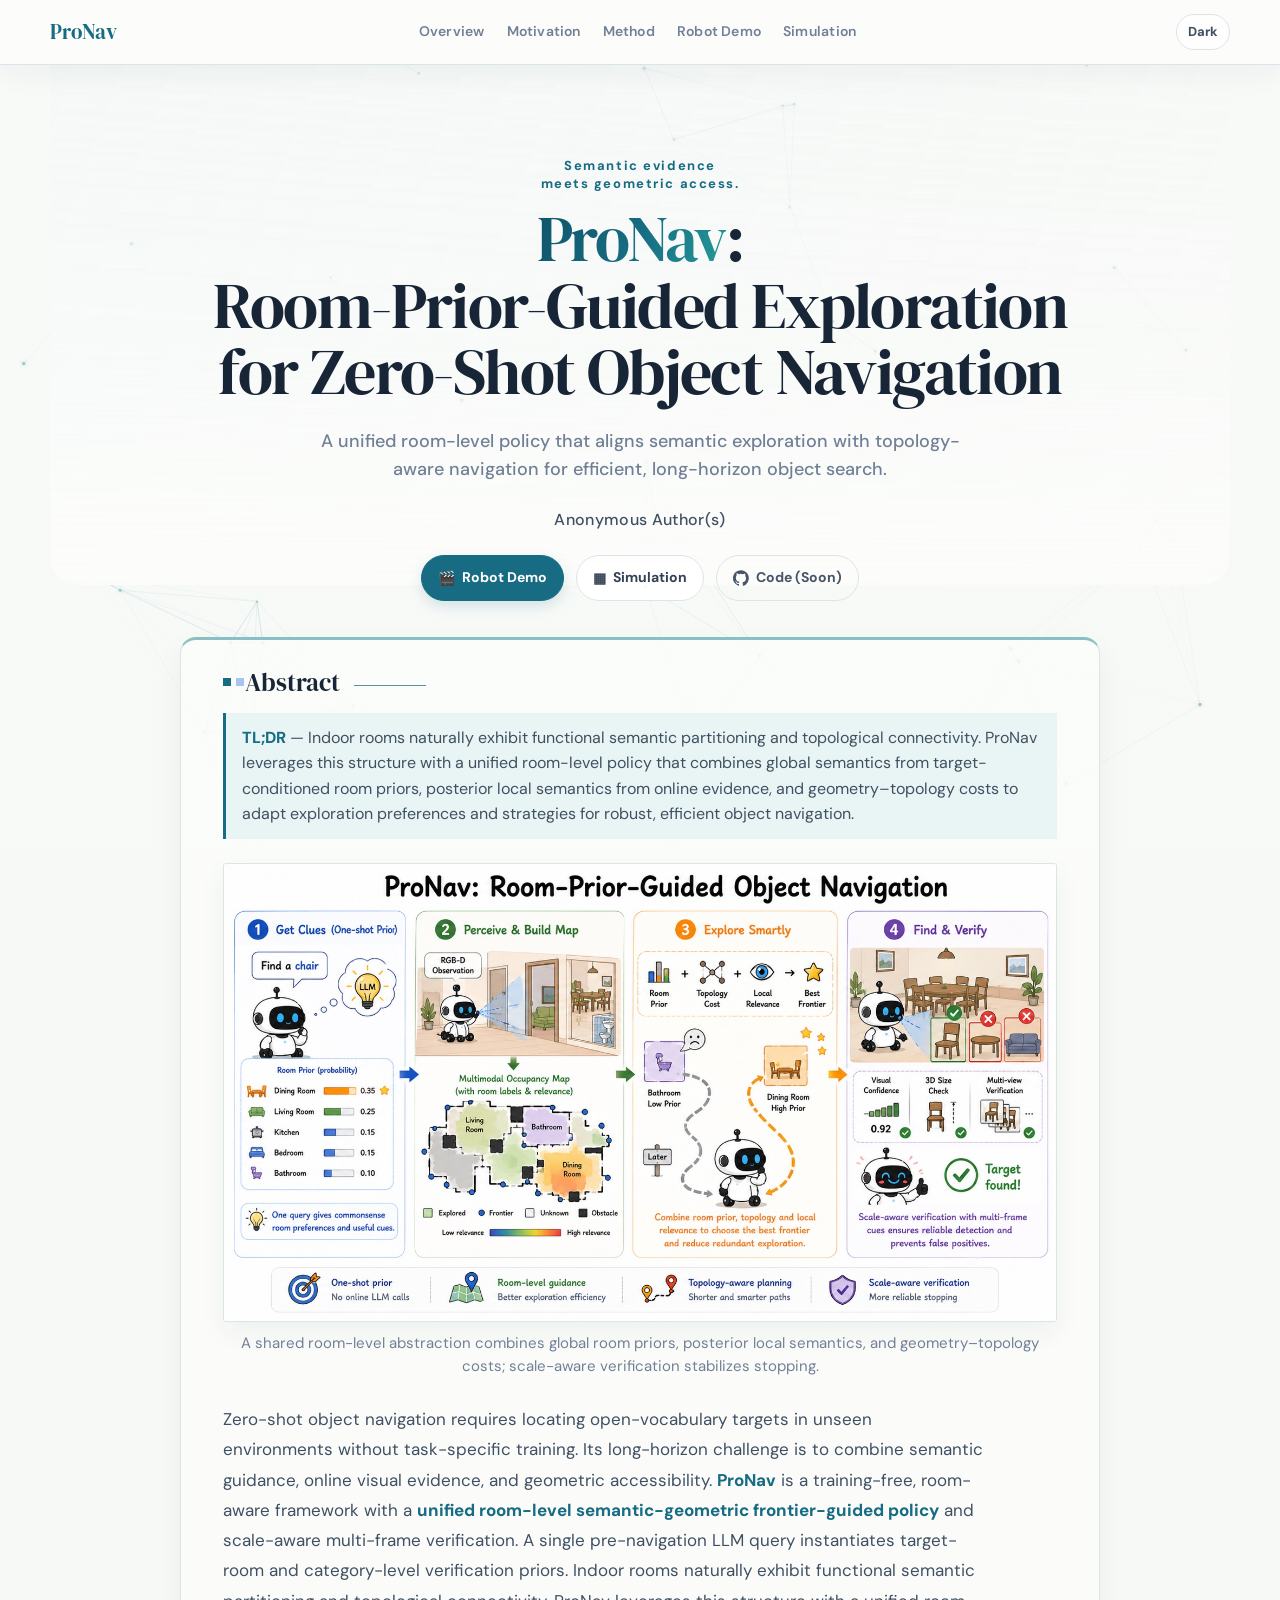
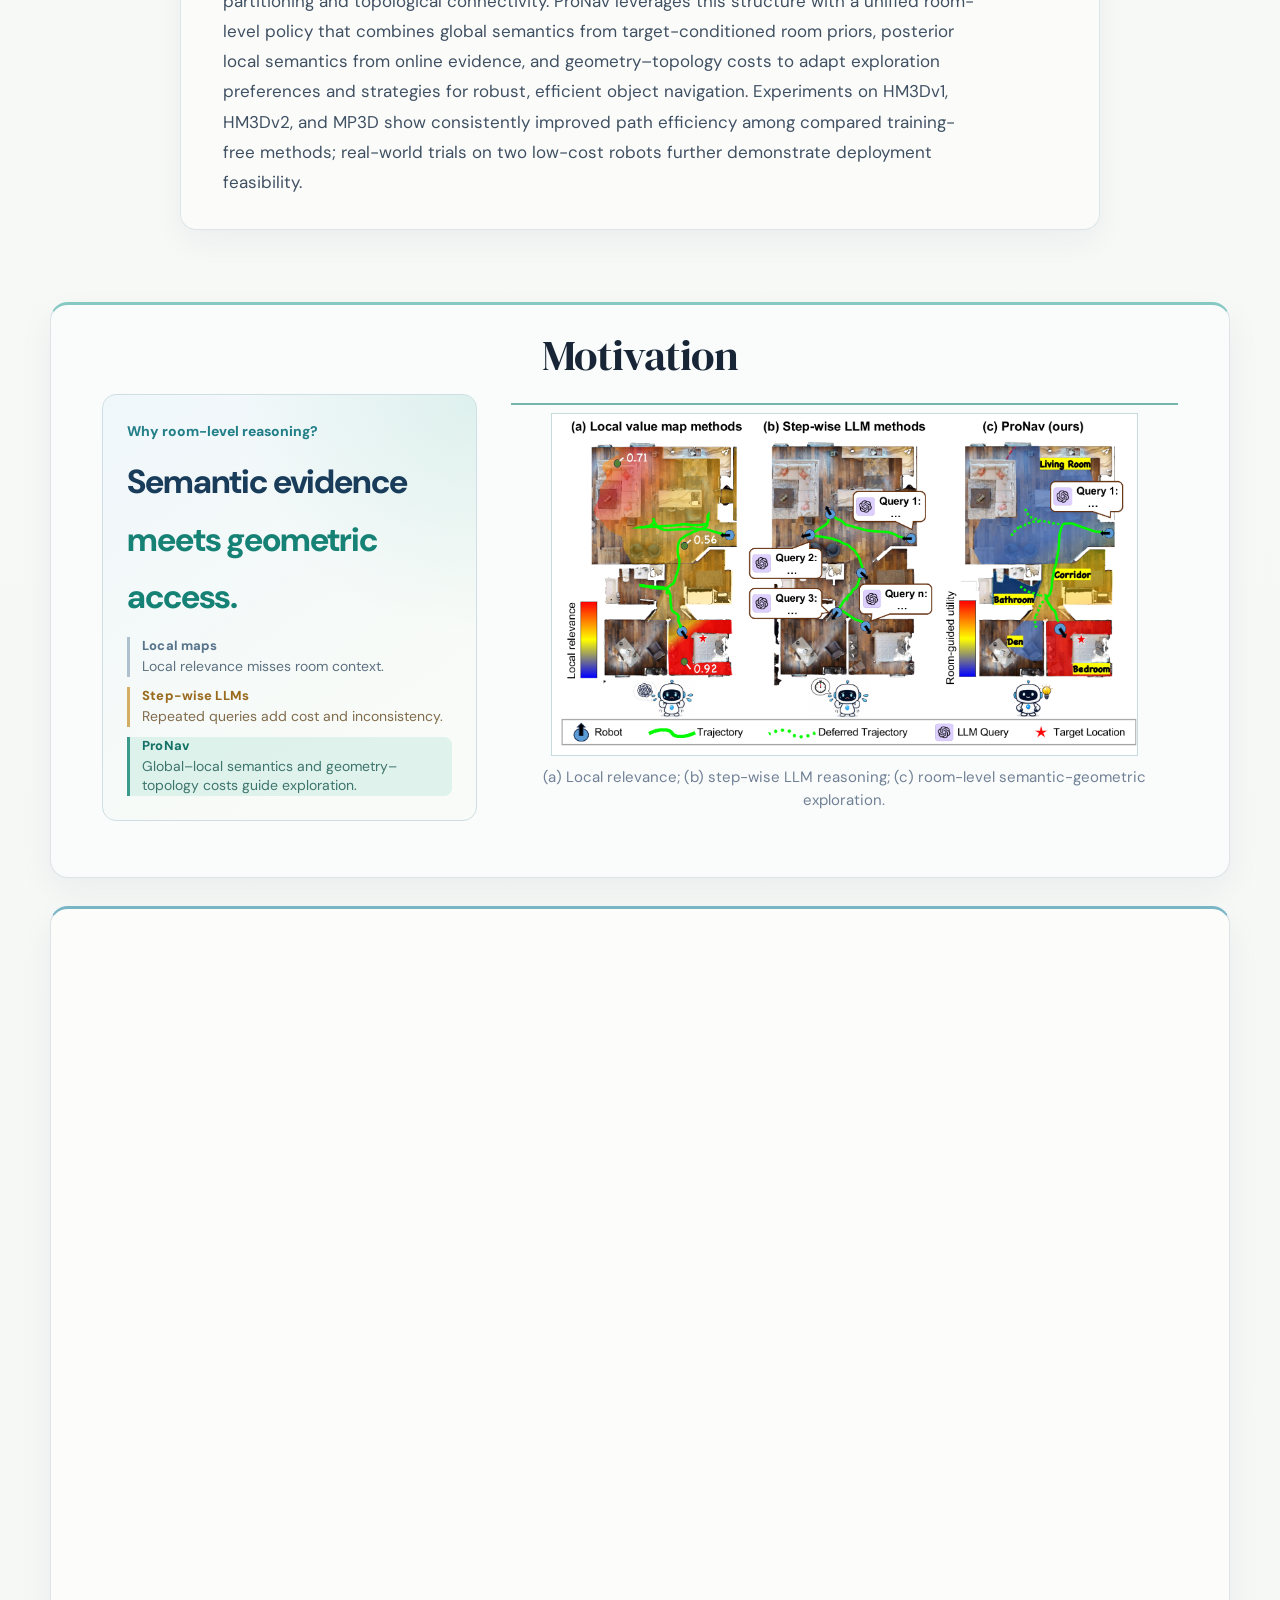
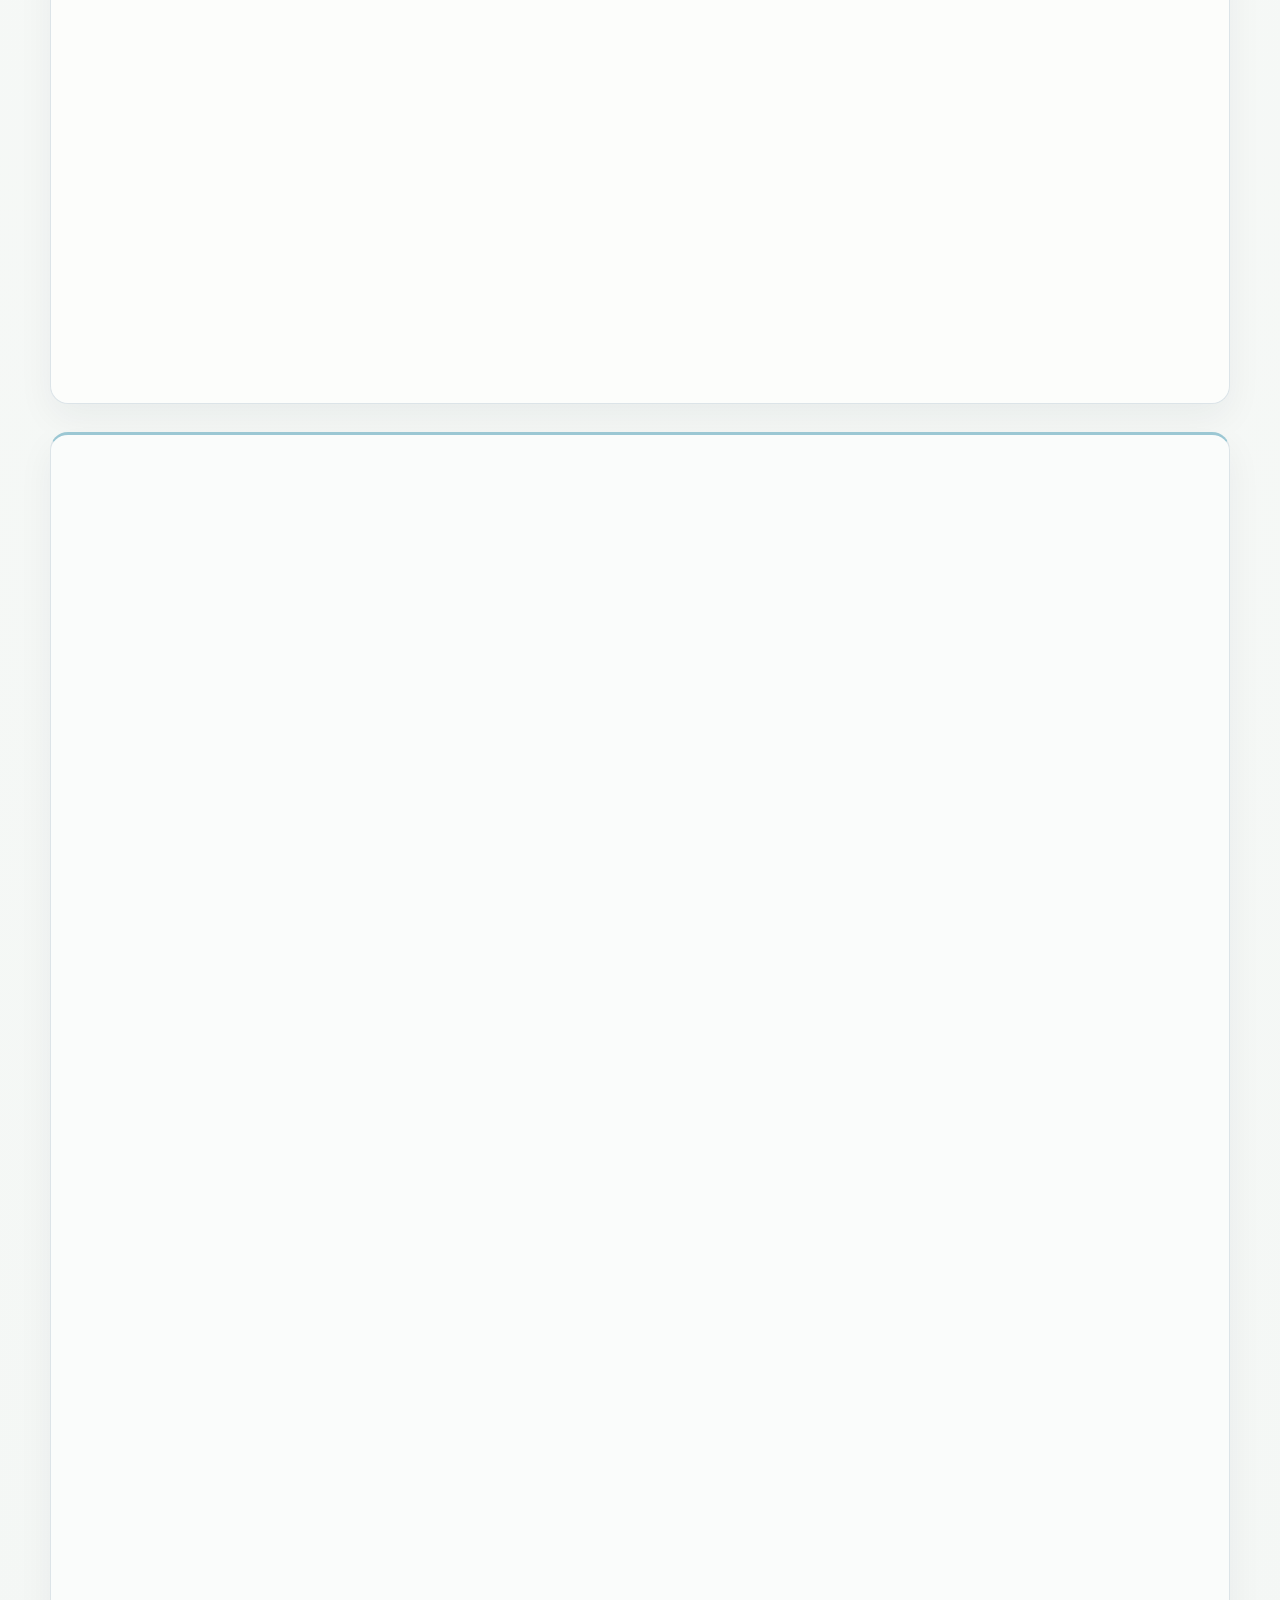
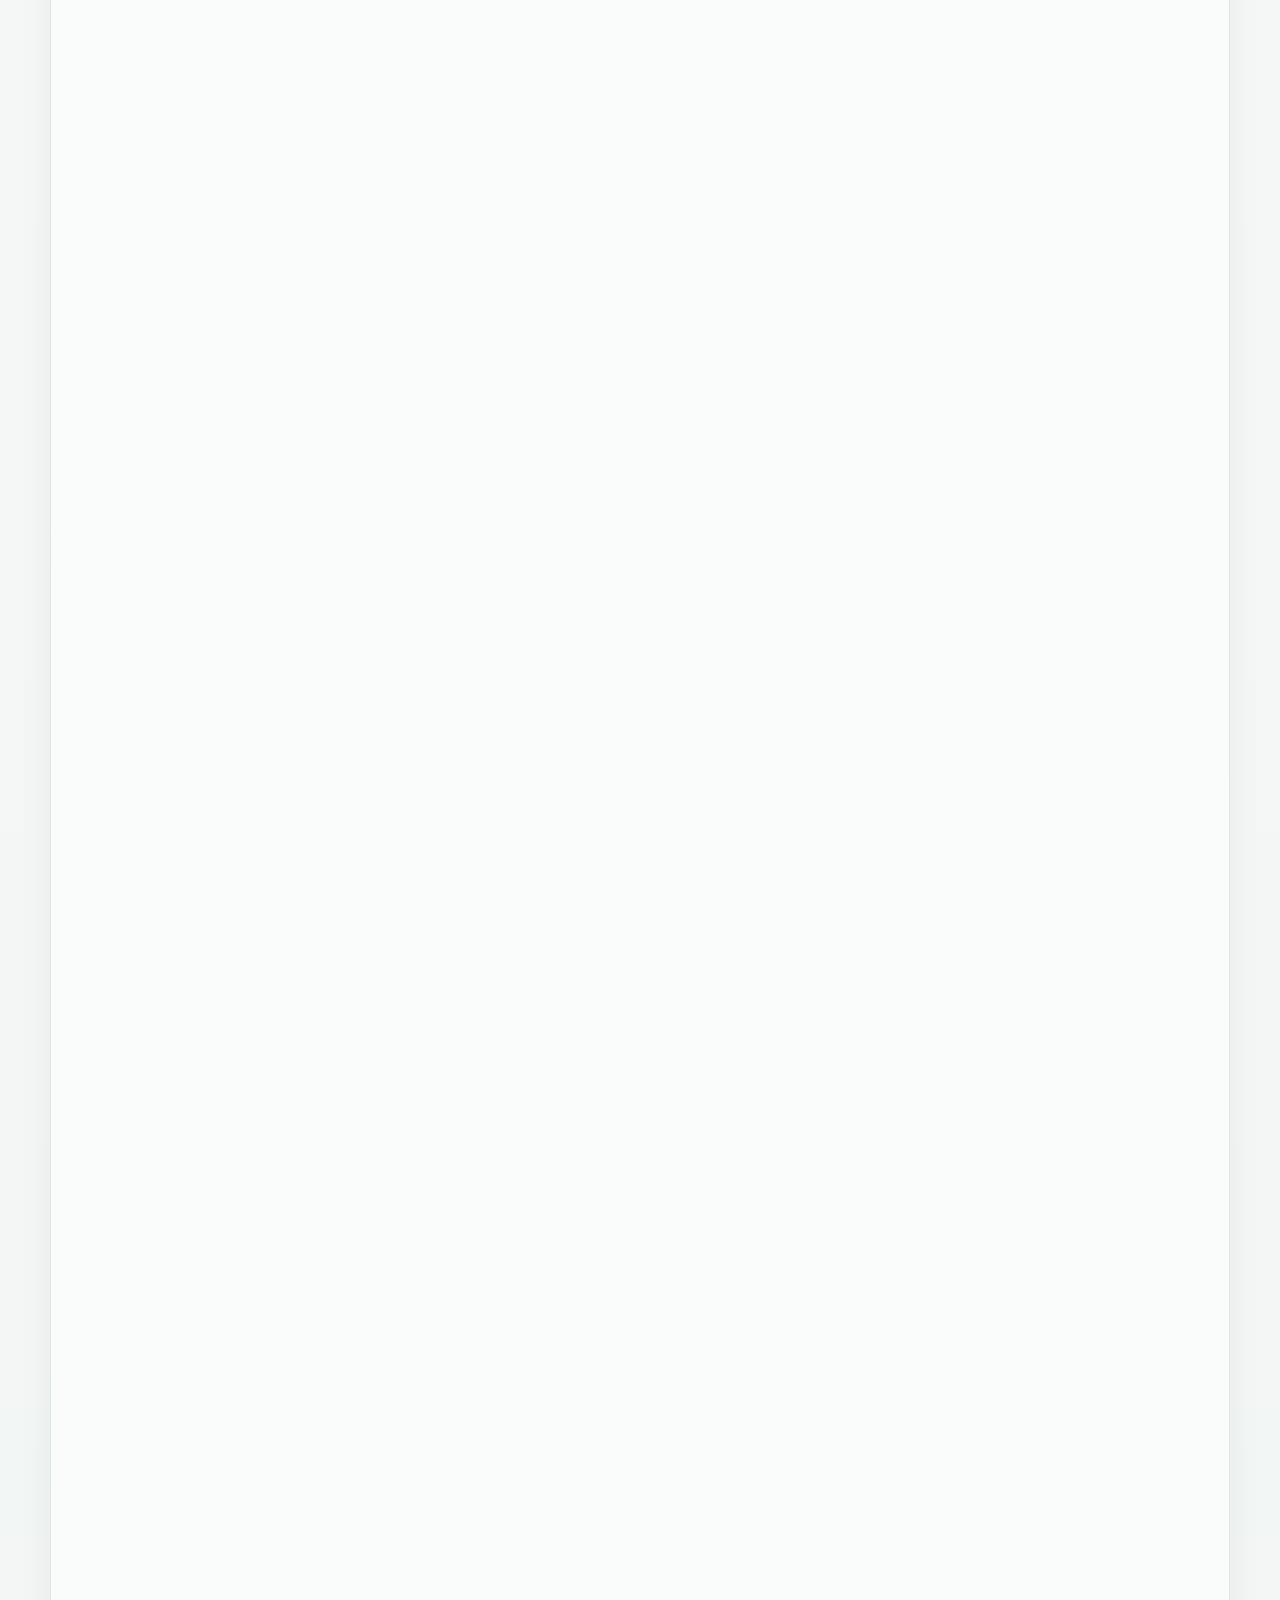
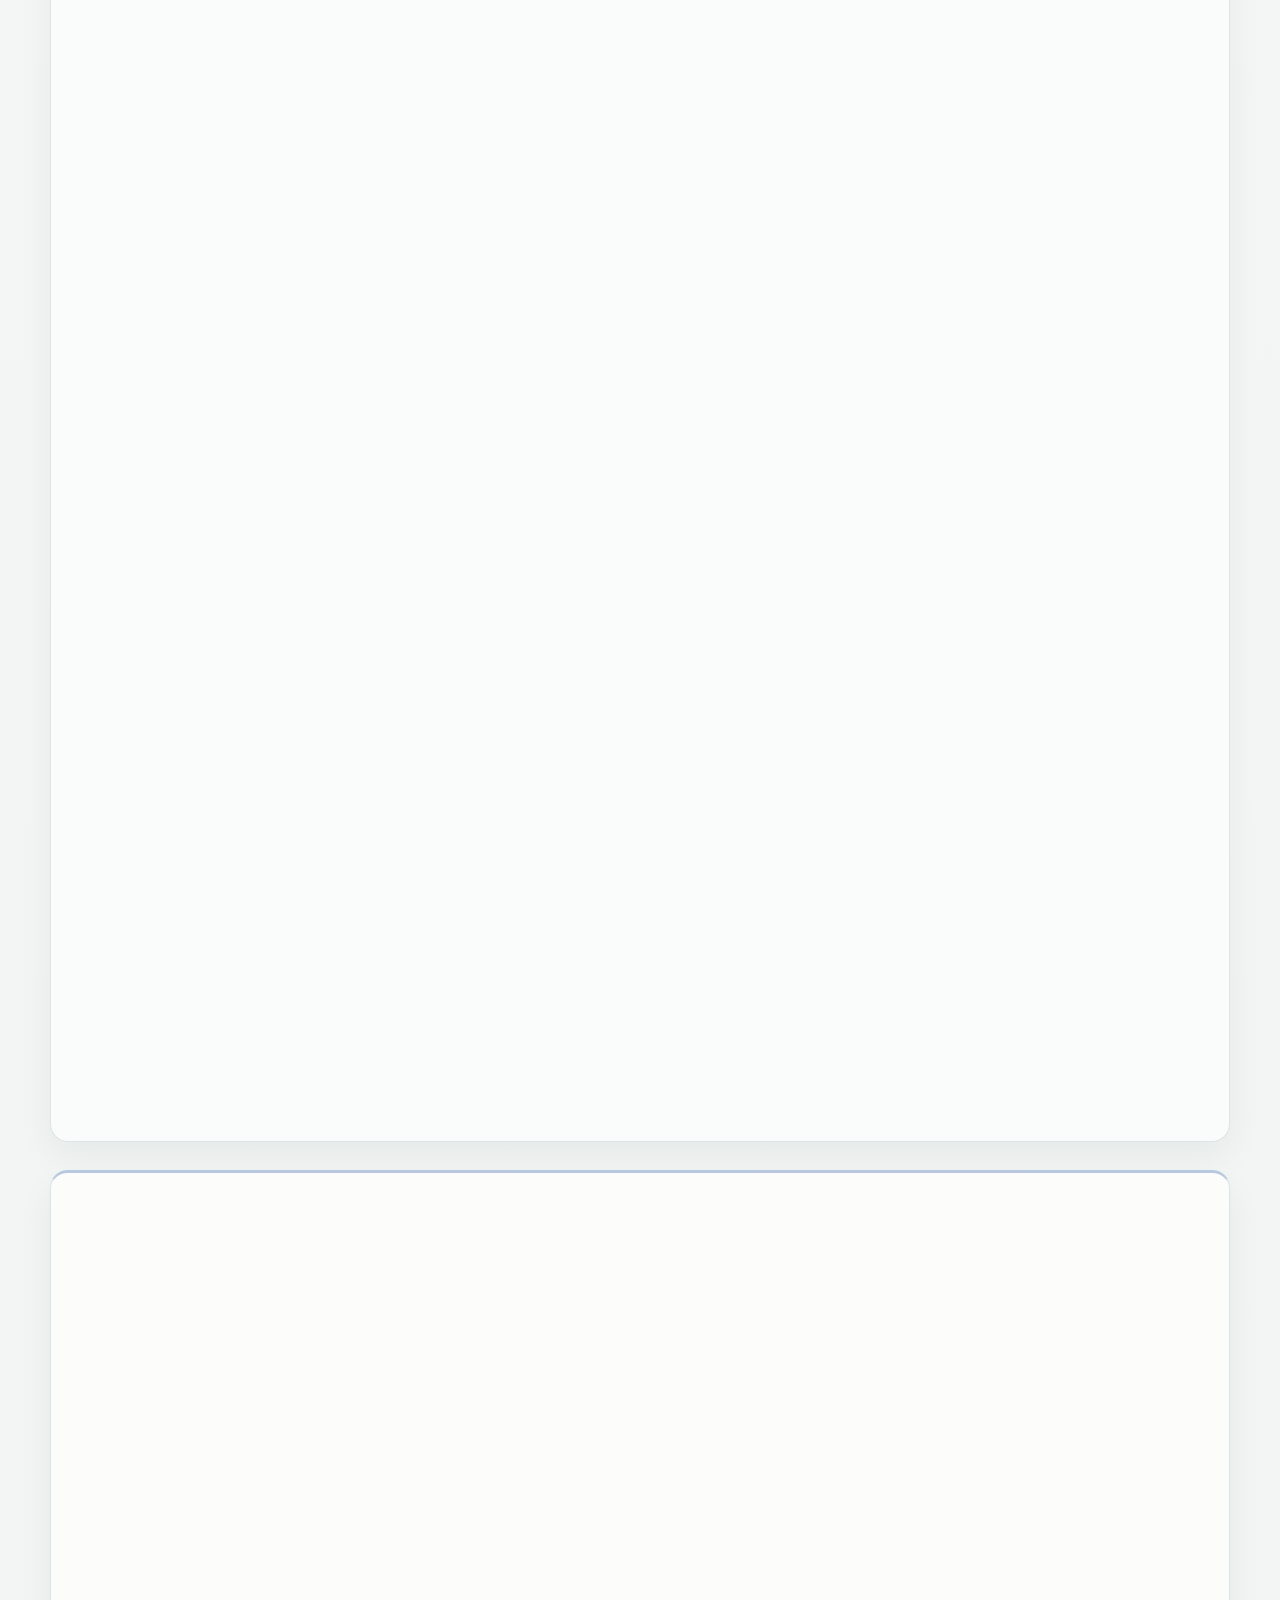
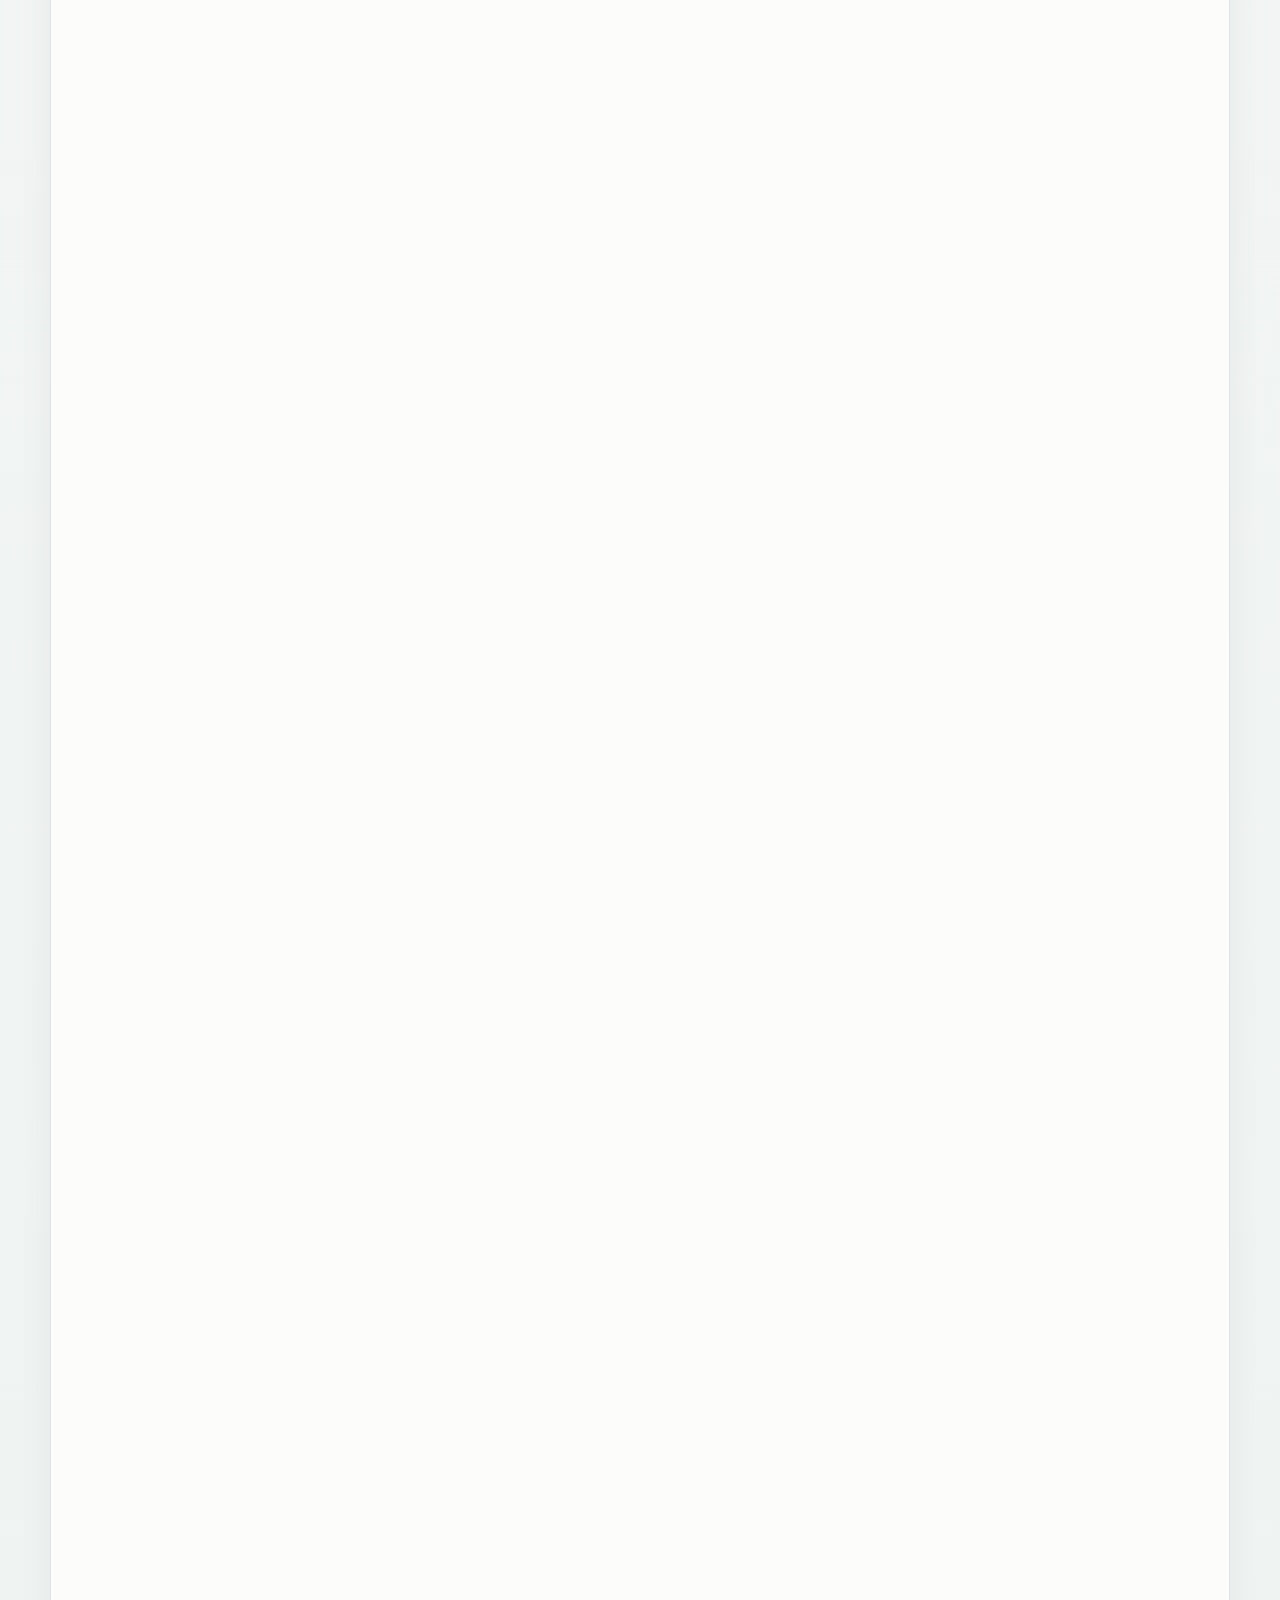
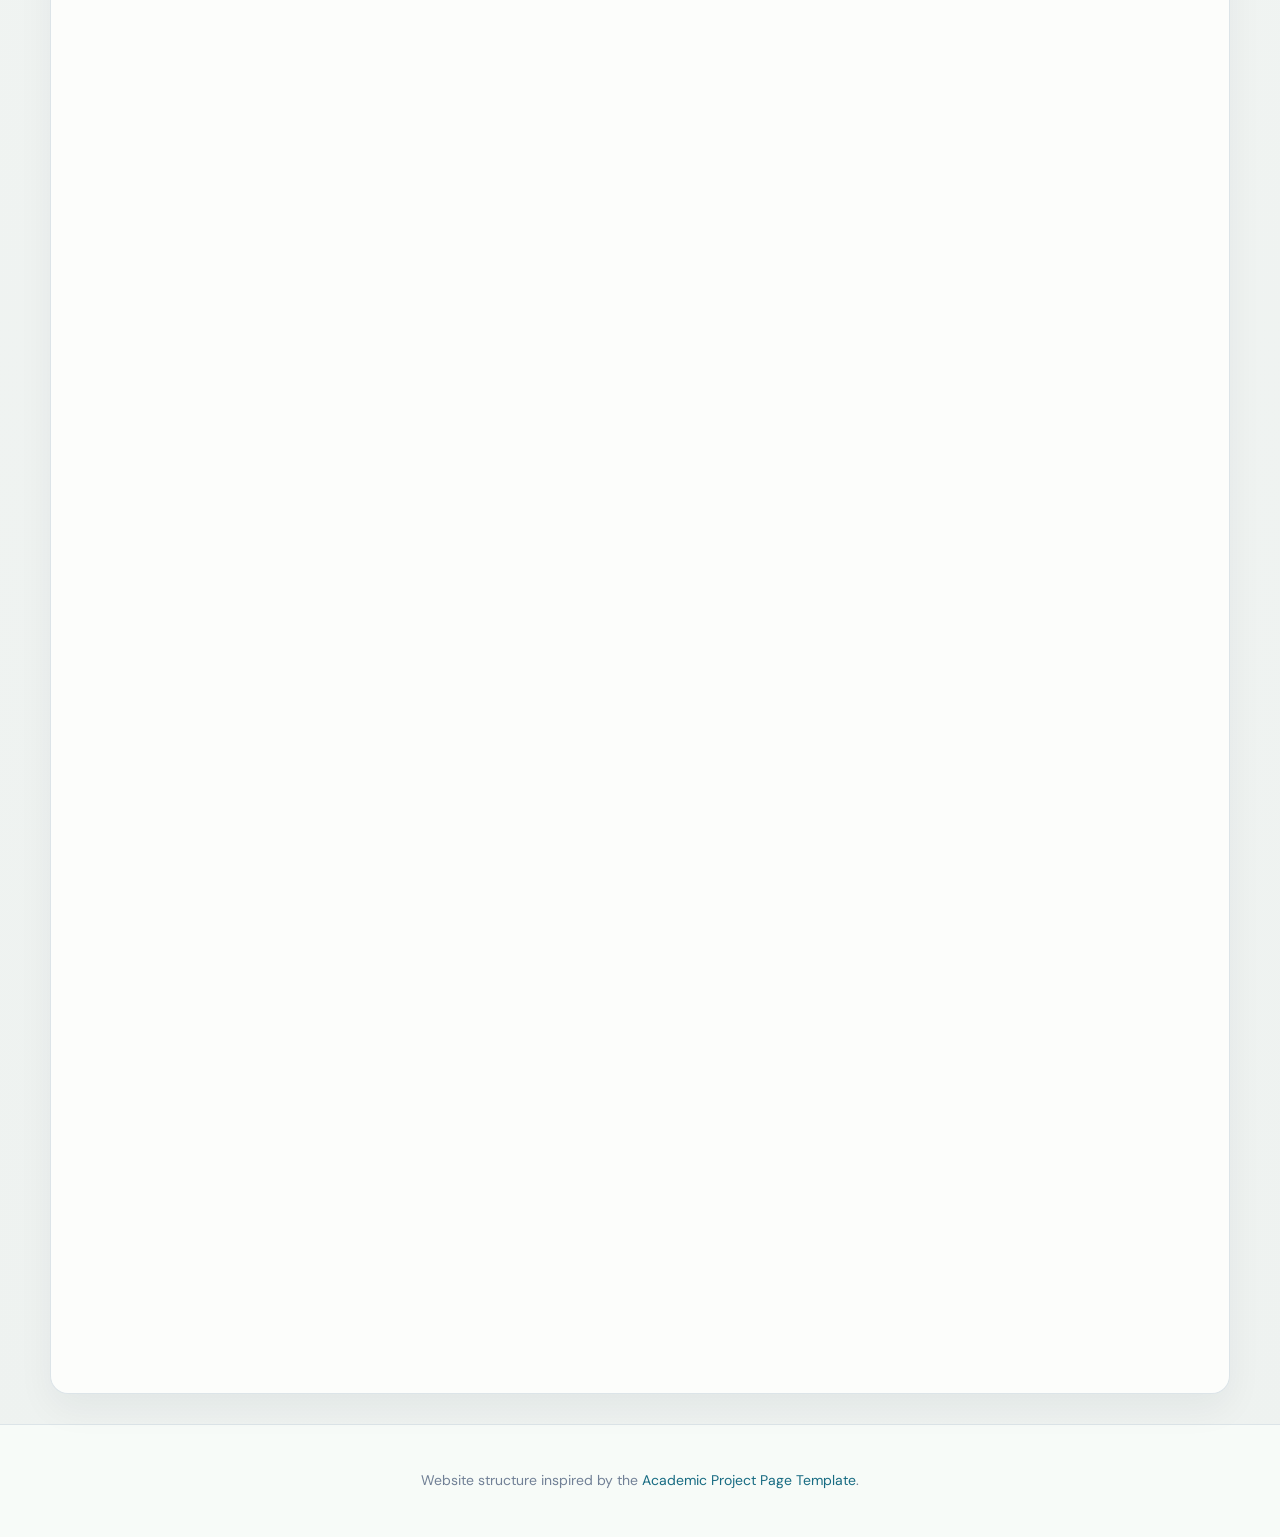
==== commit bf9e560c: "Add new figures, posters, and value-overlay videos" ====
--- a/index.html
+++ b/index.html
@@ -16,7 +16,7 @@
   <link rel="preconnect" href="https://fonts.googleapis.com" />
   <link rel="preconnect" href="https://fonts.gstatic.com" crossorigin />
   <link href="https://fonts.googleapis.com/css2?family=DM+Sans:opsz,wght@9..40,400;9..40,500;9..40,600;9..40,700&family=DM+Serif+Display:ital@0;1&display=swap" rel="stylesheet" />
-  <link rel="stylesheet" href="styles.css?v=20260722-adaptive-card" />
+  <link rel="stylesheet" href="styles.css?v=20260726-hero-tagline" />
 </head>
 <body>
   <canvas class="topology-background" aria-hidden="true"></canvas>
@@ -39,7 +39,7 @@
       <video class="hero-background" autoplay muted loop playsinline preload="metadata" aria-hidden="true" tabindex="-1">
         <source src="videos/all_rgb_grid.mp4" type="video/mp4" />
       </video>
-      <p class="venue">Commonsense as a Prior, Not an Online Controller</p>
+      <p class="venue">Semantic evidence<br />meets geometric access.</p>
       <h1>
         <span class="project-name">ProNav</span>:<br />
         Room-Prior-Guided Exploration<br />
@@ -61,23 +61,22 @@
       </div>
       <div id="abstract" class="header-abstract">
         <h2>Abstract</h2>
-        <p class="tldr"><strong>TL;DR</strong> — ProNav uses a unified room-level semantic-geometric frontier policy: semantic utility from target-conditioned priors and online evidence controls room activation and granularity, while topology-aware access cost ranks the active frontiers.</p>
+        <p class="tldr"><strong>TL;DR</strong> — Indoor rooms naturally exhibit functional semantic partitioning and topological connectivity. ProNav leverages this structure with a unified room-level policy that combines global semantics from target-conditioned room priors, posterior local semantics from online evidence, and geometry–topology costs to adapt exploration preferences and strategies for robust, efficient object navigation.</p>
         <figure class="paper-figure header-teaser">
           <img src="assets/figures/hero-overview.jpg"
                alt="ProNav overview showing one-time priors, online mapping, room-guided exploration, and target verification." />
-          <figcaption>A shared room-level abstraction aligns target-conditioned priors and online semantic evidence with topology-aware access cost; scale-aware verification stabilizes stopping.</figcaption>
+          <figcaption>A shared room-level abstraction combines global room priors, posterior local semantics, and geometry–topology costs; scale-aware verification stabilizes stopping.</figcaption>
         </figure>
         <p>
           Zero-shot object navigation requires locating open-vocabulary targets in unseen environments without
           task-specific training. Its long-horizon challenge is to combine semantic guidance, online visual evidence,
-          and geometric accessibility. Existing value-map methods estimate local relevance but often fail to couple
-          room priors with cross-room topology, leading to redundant exploration; step-wise LLM methods provide
-          broader commonsense guidance but add inference overhead and can make inconsistent decisions over long
-          horizons. <strong>ProNav</strong> is a training-free, room-aware framework with a <strong>unified room-level
+          and geometric accessibility. <strong>ProNav</strong> is a training-free, room-aware framework with a <strong>unified room-level
           semantic-geometric frontier-guided policy</strong> and scale-aware multi-frame verification. A single
-          pre-navigation LLM query instantiates target-room and category-level verification priors. During navigation,
-          semantic utility from those priors and online evidence controls room activation and exploration granularity,
-          then couples with topology-aware access cost to rank active frontiers. Experiments on HM3Dv1, HM3Dv2, and
+          pre-navigation LLM query instantiates target-room and category-level verification priors. Indoor rooms
+          naturally exhibit functional semantic partitioning and topological connectivity. ProNav leverages this
+          structure with a unified room-level policy that combines global semantics from target-conditioned room
+          priors, posterior local semantics from online evidence, and geometry–topology costs to adapt exploration
+          preferences and strategies for robust, efficient object navigation. Experiments on HM3Dv1, HM3Dv2, and
           MP3D show consistently improved path efficiency among compared training-free methods; real-world trials on
           two low-cost robots further demonstrate deployment feasibility.
         </p>
@@ -96,7 +95,7 @@
           <div class="motivation-points">
             <p><strong>Local maps</strong><span>Local relevance misses room context.</span></p>
             <p><strong>Step-wise LLMs</strong><span>Repeated queries add cost and inconsistency.</span></p>
-            <p><strong>ProNav</strong><span>Room utility and access cost rank frontiers.</span></p>
+            <p><strong>ProNav</strong><span>Global–local semantics and geometry–topology costs guide exploration.</span></p>
           </div>
         </div>
         <figure class="paper-figure motivation-figure">
@@ -109,7 +108,7 @@
 
     <section id="method" class="content-section">
       <h2>Method</h2>
-      <p class="method-tagline">One room-level policy: semantic value determines search effort; topology-aware access determines feasible progress.</p>
+      <p class="method-tagline">One room-level policy: global priors, posterior local semantics, and geometry–topology costs jointly adapt exploration preferences and strategies.</p>
       <figure class="paper-figure method-overview">
         <img src="assets/figures/paper-pipeline-transparent.png"
              alt="Paper pipeline for ProNav, showing target-conditioned prior initialization, multimodal environmental mapping, a semantic-geometric exploration policy, and scale-aware target verification." />
@@ -131,7 +130,7 @@
             </span>
             <h3>Room-level semantic state</h3>
           </div>
-          <p>Online evidence grounds priors into room utility, setting activation and search density.</p>
+          <p>Target-conditioned priors supply global room semantics; online evidence supplies posterior local semantics that adapt exploration preferences and search granularity.</p>
         </article>
         <article>
           <div class="method-heading">
@@ -140,7 +139,7 @@
             </span>
             <h3>Semantic-geometric selection</h3>
           </div>
-          <p>Active frontiers balance semantic utility with cached topology-aware access cost.</p>
+          <p>Geometry–topology costs refine these preferences into reachable frontier choices.</p>
         </article>
         <article>
           <div class="method-heading">
@@ -165,18 +164,26 @@
         <p>Two low-cost robotic platforms and an indoor scene showcase.</p>
       </div>
       <div class="robot-grid">
-        <figure class="paper-figure robot-card" data-label="01 / PLATFORM">
+        <figure class="paper-figure robot-card interactive-platform" data-label="01 / PLATFORM">
           <div class="robot-visual robot-visual-backdrop">
             <img class="robot-backdrop" src="assets/figures/robot-card-backdrop.png" alt="" aria-hidden="true" />
             <img class="robot-photo" src="assets/figures/robot-mecanum-cropped.jpg?v=20260713-topcrop" alt="Mecanum-wheel mobile robot." />
-          </div>
-          <figcaption>Mecanum-wheel mobile robot with RGB-D camera.</figcaption>
-        </figure>
-        <figure class="paper-figure robot-card" data-label="02 / PLATFORM">
+            <button class="part-hotspot platform-one-camera tooltip-below" type="button" aria-label="Gemini Pro RGB-D Camera"><span>Gemini Pro RGB-D Camera</span></button>
+            <button class="part-hotspot platform-one-minipc tooltip-below" type="button" aria-label="Mini PC"><span>Mini PC</span></button>
+            <button class="part-hotspot platform-one-power" type="button" aria-label="Portable Power Bank"><span>Portable Power Bank</span></button>
+            <button class="part-hotspot platform-one-base" type="button" aria-label="Mecanum-Wheel Mobile Base"><span>Mecanum-Wheel Mobile Base</span></button>
+          </div>
+          <figcaption>Hover or tap a component to inspect Platform 01.</figcaption>
+        </figure>
+        <figure class="paper-figure robot-card interactive-platform" data-label="02 / PLATFORM">
           <div class="robot-visual">
             <img class="robot-photo robot-photo-raised" src="assets/figures/robot-xlerobot.jpg?v=20260713-original" alt="XLerobot mobile dual-arm robot." />
-          </div>
-          <figcaption>XLerobot-configuration mobile dual-arm robot.</figcaption>
+            <button class="part-hotspot platform-two-camera tooltip-below" type="button" aria-label="Gemini 335 RGB-D Camera"><span>Gemini 335 RGB-D Camera</span></button>
+            <button class="part-hotspot platform-two-arms" type="button" aria-label="SO-101 Dual-Arm Manipulator"><span>SO-101 Dual-Arm Manipulator</span></button>
+            <button class="part-hotspot platform-two-cart" type="button" aria-label="IKEA Utility Cart"><span>IKEA Utility Cart</span></button>
+            <button class="part-hotspot platform-two-chassis" type="button" aria-label="Mecanum-Wheel Chassis"><span>Mecanum-Wheel Chassis</span></button>
+          </div>
+          <figcaption>Hover or tap a component to inspect Platform 02.</figcaption>
         </figure>
         <figure class="paper-figure robot-card robot-video-figure" data-label="03 / SCENE">
           <video class="robot-demo-video lazy-video" controls playsinline
@@ -191,10 +198,19 @@
         <h3>Real-world validation</h3>
         <p>Multi-target trials, controlled ablations, and value-map overlays demonstrate cross-room navigation in cluttered indoor environments.</p>
       </div>
-      <figure class="paper-figure">
-        <img src="assets/figures/real-world-cases.jpg" alt="Four real-world ProNav navigation cases." />
-        <figcaption>Multi-target cross-room real-world trials with first-person observations and online value maps.</figcaption>
-      </figure>
+      <div class="method-segmentation-demo">
+        <div class="method-segmentation-copy">
+          <p class="method-segmentation-kicker">Online mapping</p>
+          <h3>Room segmentation in motion</h3>
+          <p>ProNav reliably segments connected indoor observations into room-level regions, grounding posterior local semantics and geometry–topology-aware frontier selection.</p>
+        </div>
+        <figure class="method-segmentation-media">
+          <video class="lazy-video" controls playsinline preload="metadata" poster="assets/posters/room-segmentation-demo.jpg">
+            <source src="videos/room-segmentation-demo.mp4" type="video/mp4" />
+            Your browser does not support the video tag.
+          </video>
+        </figure>
+      </div>
       <!--
       <div class="table-wrap compact-table">
         <table>
@@ -220,34 +236,128 @@
         </table>
       </div>
       -->
+      <div class="section-subheading multi-target-validation-heading">
+        <h3>Multi-target scene validation</h3>
+        <p>Room-prior semantic exploration substantially reduces redundant search in low-prior-value regions, while geometry–topology constraints further avoid inefficient path detours.</p>
+      </div>
       <div class="video-grid no-sync">
-        <article data-result="success">
-          <div class="result-badge">✓ Success</div>
-          <video class="lazy-video" controls playsinline poster="assets/posters/potted-plant-search.jpg">
-            <source src="videos/potted-plant-search.mp4" type="video/mp4" />
-            Your browser does not support the video tag.
-          </video>
-          <h3>Potted plant search</h3>
-        </article>
-        <article data-result="success">
-          <div class="result-badge">✓ Success</div>
-          <video class="lazy-video" controls playsinline poster="assets/posters/air-conditioner-search.jpg">
-            <source src="videos/air-conditioner-search.mp4?v=20260710-mask-29" type="video/mp4" />
-            Your browser does not support the video tag.
-          </video>
-          <h3>Air conditioner search</h3>
-        </article>
-        <article data-result="success">
-          <div class="result-badge">✓ Success</div>
-          <video class="lazy-video" controls playsinline poster="assets/posters/trash-can-search.jpg">
-            <source src="videos/trash-can-search.mp4" type="video/mp4" />
-            Your browser does not support the video tag.
-          </video>
-          <h3>Trash can search</h3>
-        </article>
-      </div>
+        <article>
+          <video class="lazy-video" controls playsinline preload="metadata" poster="assets/posters/value-overlay-air-conditioner.jpg">
+            <source src="videos/value-overlay-air-conditioner.mp4" type="video/mp4" />
+            Your browser does not support the video tag.
+          </video>
+          <h3>Air conditioner</h3>
+          <div class="key-decision-frames" role="group" aria-label="Prior-guided key decisions for Air conditioner.">
+            <div class="key-decision-heading">
+              <span>Prior-guided key decisions</span>
+              <span class="key-decision-heading-hint">Hover or tap the bulb to inspect key frames</span>
+            </div>
+            <div class="key-decision-rail">
+              <span class="key-decision-track" aria-hidden="true"></span>
+              <div class="key-decision-stop">
+                <button class="decision-bulb" type="button" aria-label="Show Air conditioner key decision frames" title="Show key decision frames">💡</button>
+                <div class="key-decision-popover">
+                  <div class="key-decision-sequence">
+                    <img src="assets/figures/figure-01.png" loading="lazy" alt="Air conditioner key decision map state." />
+                    <span class="key-decision-arrow" aria-hidden="true">→</span>
+                    <img src="assets/figures/figure-02.png" loading="lazy" alt="Air conditioner key decision value map." />
+                  </div>
+                </div>
+              </div>
+            </div>
+          </div>
+        </article>
+        <article>
+          <video class="lazy-video" controls playsinline preload="metadata" poster="assets/posters/value-overlay-chair.jpg">
+            <source src="videos/value-overlay-chair.mp4" type="video/mp4" />
+            Your browser does not support the video tag.
+          </video>
+          <h3>Chair</h3>
+          <div class="key-decision-frames" role="group" aria-label="Prior-guided key decisions for Chair.">
+            <div class="key-decision-heading">
+              <span>Prior-guided key decisions</span>
+              <span class="key-decision-heading-hint">Hover or tap the bulb to inspect key frames</span>
+            </div>
+            <div class="key-decision-rail key-decision-rail-double">
+              <span class="key-decision-track" aria-hidden="true"></span>
+              <div class="key-decision-stop">
+                <button class="decision-bulb" type="button" aria-label="Show first Chair key decision pair" title="Show key decision frames">💡</button>
+                <div class="key-decision-popover">
+                  <div class="key-decision-sequence">
+                    <img src="assets/figures/figure-03.png" loading="lazy" alt="Chair key decision map state." />
+                    <span class="key-decision-arrow" aria-hidden="true">→</span>
+                    <img src="assets/figures/figure-04.png" loading="lazy" alt="Chair key decision value map." />
+                  </div>
+                </div>
+              </div>
+              <div class="key-decision-stop">
+                <button class="decision-bulb" type="button" aria-label="Show second Chair key decision pair" title="Show key decision frames">💡</button>
+                <div class="key-decision-popover">
+                  <div class="key-decision-sequence">
+                    <img src="assets/figures/figure-05.png" loading="lazy" alt="Chair key decision map state." />
+                    <span class="key-decision-arrow" aria-hidden="true">→</span>
+                    <img src="assets/figures/figure-06.png" loading="lazy" alt="Chair key decision value map." />
+                  </div>
+                </div>
+              </div>
+            </div>
+          </div>
+        </article>
+        <article>
+          <video class="lazy-video" controls playsinline preload="metadata" poster="assets/posters/value-overlay-potted-plant.jpg">
+            <source src="videos/value-overlay-potted-plant.mp4" type="video/mp4" />
+            Your browser does not support the video tag.
+          </video>
+          <h3>Potted plant</h3>
+          <div class="key-decision-frames" role="group" aria-label="Prior-guided key decisions for Potted plant.">
+            <div class="key-decision-heading">
+              <span>Prior-guided key decisions</span>
+              <span class="key-decision-heading-hint">Hover or tap the bulb to inspect key frames</span>
+            </div>
+            <div class="key-decision-rail">
+              <span class="key-decision-track" aria-hidden="true"></span>
+              <div class="key-decision-stop">
+                <button class="decision-bulb" type="button" aria-label="Show Potted plant key decision frames" title="Show key decision frames">💡</button>
+                <div class="key-decision-popover">
+                  <div class="key-decision-sequence">
+                    <img src="assets/figures/figure-07.png" loading="lazy" alt="Potted plant key decision map state." />
+                    <span class="key-decision-arrow" aria-hidden="true">→</span>
+                    <img src="assets/figures/figure-08.png" loading="lazy" alt="Potted plant key decision value map." />
+                  </div>
+                </div>
+              </div>
+            </div>
+          </div>
+        </article>
+        <article>
+          <video class="lazy-video" controls playsinline preload="metadata" poster="assets/posters/value-overlay-bag.jpg">
+            <source src="videos/value-overlay-bag.mp4" type="video/mp4" />
+            Your browser does not support the video tag.
+          </video>
+          <h3>Bag</h3>
+        </article>
+        <article>
+          <video class="lazy-video" controls playsinline preload="metadata" poster="assets/posters/value-overlay-umbrella.jpg">
+            <source src="videos/value-overlay-umbrella.mp4" type="video/mp4" />
+            Your browser does not support the video tag.
+          </video>
+          <h3>Umbrella</h3>
+        </article>
+        <article>
+          <video class="lazy-video" controls playsinline preload="metadata" poster="assets/posters/value-overlay-trash-can.jpg">
+            <source src="videos/value-overlay-trash-can.mp4" type="video/mp4" />
+            Your browser does not support the video tag.
+          </video>
+          <h3>Trash can</h3>
+        </article>
+      </div>
+      <figure class="paper-figure multi-target-validation-figure">
+        <img src="assets/figures/real-world-cases.jpg" alt="Four real-world ProNav navigation cases." />
+        <figcaption>Multi-target cross-room real-world trials with first-person observations and online value maps.</figcaption>
+      </figure>
+      <p class="anonymity-note">To preserve anonymity, portions of the videos are mosaicked.</p>
       <div class="section-subheading">
-        <h3>Room-prior ablation</h3>
+        <h3>Why room-prior matters</h3>
         <p>Shared room-level semantic-geometric scoring vs. local target relevance only on real-world scenes.</p>
       </div>
       <div class="video-main room-prior-video-main">
@@ -275,7 +385,7 @@
       </div>
       <aside class="ablation-description">
         <h4>Controlled ablation</h4>
-        <p>ProNav grounds target-room priors in online room semantics, activating high-evidence rooms for fine search. Target relevance alone can repeatedly favor locally salient, low-priority regions.</p>
+        <p>ProNav combines global room-prior semantics, posterior local semantics, and geometry–topology costs to adapt exploration preferences and search granularity. Target relevance alone can repeatedly favor locally salient, low-priority regions.</p>
       </aside>
       <p class="note">
         More experimental results, ablation comparisons, and performance analysis will be presented in detail in the paper.
@@ -322,7 +432,7 @@
         </article>
       </div>
       <div class="section-subheading">
-        <h3>Room-prior ablation</h3>
+        <h3>Why room-prior matters</h3>
         <p>Local target relevance only vs. ProNav's shared room-level semantic-geometric policy on HM3D scenes.</p>
       </div>
       <div class="video-grid">
@@ -345,10 +455,10 @@
       </div>
       <aside class="ablation-description">
         <h4>Room-level alignment</h4>
-        <p>ProNav grounds target-room priors in online room semantics, activating high-evidence rooms for fine search. Local target relevance alone can repeatedly favor salient but low-priority regions.</p>
+        <p>ProNav combines global room-prior semantics, posterior local semantics, and geometry–topology costs to adapt exploration preferences and search granularity. Local target relevance alone can repeatedly favor salient but low-priority regions.</p>
       </aside>
       <div class="section-subheading">
-        <h3>Topology-aware path efficiency ablation</h3>
+        <h3>Why topology matters</h3>
       </div>
       <div class="topology-ablation-layout">
         <figure class="paper-figure topology-paper-figure">
@@ -394,7 +504,7 @@
       </div>
       <p class="topology-crop-caption">Trajectory snapshots are shown every few seconds. Hover over a panel to inspect it.</p>
       <div class="section-subheading">
-        <h3>Adaptive granularity ablation</h3>
+        <h3>Why adaptive granularity matters</h3>
         <p>Without adaptive granularity vs. ProNav on HM3D scenes.</p>
       </div>
       <div class="video-grid">
@@ -417,7 +527,7 @@
       </div>
       <aside class="ablation-description">
         <h4>Adaptive granularity</h4>
-        <p>ProNav concentrates fine search in high-evidence rooms and defers low-evidence ones. Without it, fixed search granularity can waste steps or miss promising regions.</p>
+        <p>ProNav uses global room-prior and posterior local semantics to adapt exploration preferences and search granularity. Without this adaptation, fixed search granularity can waste steps or miss promising regions.</p>
       </aside>
       <p class="note">
         More experimental results, ablation comparisons, and performance analysis will be presented in detail in the paper.
--- a/styles.css
+++ b/styles.css
@@ -149,7 +149,7 @@
   font-weight: 700;
   letter-spacing: 0.12em;
   line-height: 1.35;
-  text-transform: uppercase;
+  text-transform: none;
 }
 
 h1 {
@@ -698,6 +698,65 @@
   filter: saturate(0.78) brightness(1.035);
 }
 
+.method-segmentation-demo {
+  display: grid;
+  grid-template-columns: minmax(230px, 0.32fr) minmax(0, 0.68fr);
+  align-items: center;
+  gap: 28px;
+  margin: 0 auto 34px;
+  padding: 22px 0;
+  border-top: 1px solid var(--line);
+  border-bottom: 1px solid var(--line);
+}
+
+.method-segmentation-kicker {
+  margin: 0 0 8px;
+  color: #237f88;
+  font-size: 12px;
+  font-weight: 700;
+  letter-spacing: 0.1em;
+  text-transform: uppercase;
+}
+
+.method-segmentation-copy h3 {
+  margin: 0;
+  color: var(--ink);
+  font-family: "DM Serif Display", Georgia, serif;
+  font-size: clamp(24px, 2.4vw, 31px);
+  font-weight: 400;
+  line-height: 1.08;
+}
+
+.method-segmentation-copy > p:last-child {
+  margin: 12px 0 0;
+  color: var(--muted);
+  font-size: 15px;
+  line-height: 1.65;
+}
+
+.method-segmentation-media {
+  position: relative;
+  isolation: isolate;
+  margin: 0;
+  padding: 0 8px 8px 0;
+}
+
+.method-segmentation-media::before {
+  position: absolute;
+  z-index: -1;
+  inset: 8px 0 0 8px;
+  background: #d9e3e6;
+  content: "";
+}
+
+.method-segmentation-media video {
+  display: block;
+  width: 100%;
+  border-radius: 1px;
+  background: #0a1422;
+  box-shadow: 0 12px 24px rgba(22, 45, 58, 0.12);
+}
+
 .method-tagline {
   display: flex;
   align-items: center;
@@ -1067,6 +1126,20 @@
   box-shadow: 0 8px 22px rgba(22, 45, 58, 0.05);
 }
 
+.robot-card.interactive-platform {
+  z-index: 0;
+  overflow: visible;
+}
+
+.robot-card.interactive-platform:hover,
+.robot-card.interactive-platform:focus-within {
+  z-index: 6;
+}
+
+.robot-card.interactive-platform .robot-visual {
+  overflow: visible;
+}
+
 .robot-card::before {
   content: attr(data-label);
   position: absolute;
@@ -1111,6 +1184,92 @@
   background: transparent;
   object-fit: contain;
 }
+
+.part-hotspot {
+  position: absolute;
+  z-index: 3;
+  width: 13px;
+  height: 13px;
+  padding: 0;
+  border: 1.5px solid #fff;
+  border-radius: 50%;
+  background: #168175;
+  box-shadow: 0 0 0 2px rgba(22, 129, 117, 0.2), 0 2px 5px rgba(16, 48, 57, 0.3);
+  cursor: help;
+}
+
+.part-hotspot::before {
+  position: absolute;
+  inset: -5px;
+  border: 1px solid rgba(22, 129, 117, 0.66);
+  border-radius: inherit;
+  content: "";
+  transition: transform 160ms ease, opacity 160ms ease;
+}
+
+.part-hotspot span {
+  position: absolute;
+  bottom: calc(100% + 10px);
+  left: 50%;
+  z-index: 4;
+  width: max-content;
+  max-width: 180px;
+  padding: 7px 9px;
+  border: 1px solid rgba(83, 133, 143, 0.46);
+  background: rgba(12, 30, 42, 0.94);
+  box-shadow: 0 7px 18px rgba(10, 27, 38, 0.24);
+  color: #f5fafb;
+  font-family: "DM Sans", sans-serif;
+  font-size: 11px;
+  font-weight: 700;
+  letter-spacing: 0.01em;
+  line-height: 1.25;
+  opacity: 0;
+  pointer-events: none;
+  text-align: left;
+  transform: translate(-50%, 4px);
+  transition: opacity 160ms ease, transform 160ms ease;
+  visibility: hidden;
+}
+
+.part-hotspot:hover,
+.part-hotspot:focus {
+  background: #d38b3e;
+  outline: none;
+}
+
+.part-hotspot:hover::before,
+.part-hotspot:focus::before {
+  opacity: 0;
+  transform: scale(1.35);
+}
+
+.part-hotspot:hover span,
+.part-hotspot:focus span {
+  opacity: 1;
+  transform: translate(-50%, 0);
+  visibility: visible;
+}
+
+.part-hotspot.tooltip-below span {
+  top: calc(100% + 10px);
+  bottom: auto;
+  transform: translate(-50%, -4px);
+}
+
+.part-hotspot.tooltip-below:hover span,
+.part-hotspot.tooltip-below:focus span {
+  transform: translate(-50%, 0);
+}
+
+.platform-one-camera { left: 75%; top: 47%; }
+.platform-one-minipc { left: 33%; top: 13%; }
+.platform-one-power { left: 52%; top: 30%; }
+.platform-one-base { left: 29%; top: 77%; }
+.platform-two-camera { left: 50%; top: 10%; }
+.platform-two-arms { left: 50%; top: 35%; }
+.platform-two-cart { left: 42%; top: 66%; }
+.platform-two-chassis { left: 53%; top: 83%; }
 
 .robot-backdrop {
   position: absolute;
@@ -1297,6 +1456,14 @@
   margin: 14px auto 22px;
   color: var(--muted);
   font-size: 14px;
+  text-align: center;
+}
+
+.anonymity-note {
+  margin: 10px auto 26px;
+  color: var(--muted);
+  font-size: 13px;
+  font-style: italic;
   text-align: center;
 }
 
@@ -1339,6 +1506,197 @@
   font-size: 19px;
 }
 
+.multi-target-validation-figure {
+  margin-top: 24px;
+}
+
+.key-decision-frames {
+  position: relative;
+  margin-top: 12px;
+  padding-top: 10px;
+  border-top: 1px solid var(--line);
+}
+
+.key-decision-heading {
+  display: flex;
+  align-items: baseline;
+  justify-content: space-between;
+  gap: 8px;
+  flex-wrap: wrap;
+  margin-bottom: 2px;
+  color: var(--blue);
+  font-size: 11px;
+  font-weight: 800;
+  letter-spacing: 0.055em;
+  line-height: 1.2;
+  text-transform: uppercase;
+}
+
+.key-decision-heading-hint {
+  margin-left: auto;
+  color: var(--muted);
+  font-size: 9px;
+  font-weight: 650;
+  letter-spacing: 0;
+  line-height: 1.25;
+  text-align: right;
+  text-transform: none;
+}
+
+.key-decision-rail {
+  position: relative;
+  display: flex;
+  justify-content: center;
+  align-items: center;
+  min-height: 42px;
+  margin: 0 8px;
+}
+
+.key-decision-rail-double {
+  justify-content: space-around;
+}
+
+.key-decision-track {
+  position: absolute;
+  z-index: 0;
+  top: 50%;
+  right: 0;
+  left: 0;
+  height: 1px;
+  background: var(--line);
+  content: "";
+}
+
+.key-decision-stop {
+  position: relative;
+  z-index: 1;
+  display: grid;
+  place-items: center;
+}
+
+.decision-bulb {
+  display: grid;
+  place-items: center;
+  flex: 0 0 auto;
+  width: 22px;
+  height: 22px;
+  margin: 0;
+  padding: 0;
+  border: 1px solid #e3c66b;
+  border-radius: 50%;
+  background: #fff7d7;
+  box-shadow: 0 3px 9px rgba(194, 145, 28, 0.18);
+  cursor: help;
+  font-size: 14px;
+  line-height: 1;
+  animation: key-decision-pulse 2.8s ease-out 900ms 1 both;
+  transition: transform 160ms ease, box-shadow 160ms ease;
+}
+
+@keyframes key-decision-pulse {
+  0%,
+  100% {
+    box-shadow: 0 3px 9px rgba(194, 145, 28, 0.18);
+    transform: scale(1);
+  }
+  22% {
+    box-shadow: 0 0 0 4px rgba(227, 198, 107, 0.2), 0 5px 14px rgba(194, 145, 28, 0.28);
+    transform: scale(1.1);
+  }
+  42% {
+    box-shadow: 0 3px 9px rgba(194, 145, 28, 0.18);
+    transform: scale(1);
+  }
+}
+
+.decision-bulb:hover,
+.decision-bulb:focus-visible {
+  outline: none;
+  box-shadow: 0 0 0 3px rgba(227, 198, 107, 0.2), 0 5px 12px rgba(194, 145, 28, 0.26);
+  transform: scale(1.12);
+}
+
+.key-decision-popover {
+  position: absolute;
+  z-index: 10;
+  bottom: calc(100% + 12px);
+  left: 50%;
+  width: min(440px, calc(100vw - 24px));
+  padding: 12px;
+  border: 1px solid var(--line);
+  border-radius: 9px;
+  background: rgba(255, 255, 255, 0.97);
+  box-shadow: 0 14px 30px rgba(22, 45, 58, 0.2);
+  opacity: 0;
+  pointer-events: none;
+  transform: translate(-50%, 6px) scale(0.97);
+  transform-origin: center bottom;
+  transition: opacity 150ms ease, transform 150ms ease, visibility 150ms ease;
+  visibility: hidden;
+}
+
+.key-decision-stop:hover .key-decision-popover,
+.key-decision-stop:focus-within .key-decision-popover {
+  opacity: 1;
+  pointer-events: auto;
+  transform: translate(-50%, 0) scale(1);
+  visibility: visible;
+}
+
+.key-decision-rail-double .key-decision-stop:first-of-type .key-decision-popover {
+  left: 0;
+  transform-origin: left bottom;
+}
+
+.key-decision-rail-double .key-decision-stop:first-of-type:hover .key-decision-popover,
+.key-decision-rail-double .key-decision-stop:first-of-type:focus-within .key-decision-popover {
+  transform: translate(0, 0) scale(1);
+}
+
+.key-decision-rail-double .key-decision-stop:last-of-type .key-decision-popover {
+  right: 0;
+  left: auto;
+  transform-origin: right bottom;
+  transform: translate(0, 6px) scale(0.97);
+}
+
+.key-decision-rail-double .key-decision-stop:last-of-type:hover .key-decision-popover,
+.key-decision-rail-double .key-decision-stop:last-of-type:focus-within .key-decision-popover {
+  transform: translate(0, 0) scale(1);
+}
+
+.key-decision-sequence {
+  display: grid;
+  grid-template-columns: minmax(0, 1fr) 14px minmax(0, 1fr);
+  align-items: center;
+  gap: 4px;
+  min-width: 0;
+}
+
+.key-decision-sequence img {
+  display: block;
+  width: 100%;
+  height: 150px;
+  min-width: 0;
+  border: 1px solid rgba(118, 143, 161, 0.35);
+  border-radius: 4px;
+  background: rgba(255, 255, 255, 0.82);
+  object-fit: contain;
+}
+
+.key-decision-arrow {
+  color: var(--blue);
+  font-size: 14px;
+  font-weight: 800;
+  line-height: 1;
+  text-align: center;
+}
+
+.video-grid article:has(.key-decision-stop:hover),
+.video-grid article:has(.key-decision-stop:focus-within) {
+  z-index: 5;
+}
+
 .section-subheading {
   max-width: 100%;
   margin: 34px auto 18px;
@@ -1515,6 +1873,14 @@
   background: #394047;
 }
 
+html[data-theme="dark"] .method-segmentation-media::before {
+  background: #394047;
+}
+
+html[data-theme="dark"] .method-segmentation-kicker {
+  color: #80c9cf;
+}
+
 html[data-theme="dark"] .topology-paper-figure::before {
   background: #285f5a;
 }
@@ -1548,6 +1914,22 @@
 html[data-theme="dark"] .robot-card figcaption,
 html[data-theme="dark"] .ablation-description { color: var(--muted); }
 
+html[data-theme="dark"] .decision-bulb {
+  border-color: #92783a;
+  background: #3a321e;
+  box-shadow: 0 3px 9px rgba(0, 0, 0, 0.24);
+}
+
+html[data-theme="dark"] .key-decision-popover {
+  background: rgba(16, 34, 32, 0.98);
+  box-shadow: 0 14px 30px rgba(0, 0, 0, 0.34);
+}
+
+html[data-theme="dark"] .key-decision-sequence img {
+  border-color: var(--line);
+  background: #0c1918;
+}
+
 html[data-theme="dark"] .ablation-description {
   border-color: #315452;
   border-left-color: #67b1a4;
@@ -1613,6 +1995,11 @@
 
   .motivation-main {
     grid-template-columns: 1fr;
+  }
+
+  .method-segmentation-demo {
+    grid-template-columns: 1fr;
+    gap: 18px;
   }
 
   .topology-ablation-layout {
@@ -1766,4 +2153,8 @@
   html {
     scroll-behavior: auto;
   }
-}
+
+  .decision-bulb {
+    animation: none;
+  }
+}
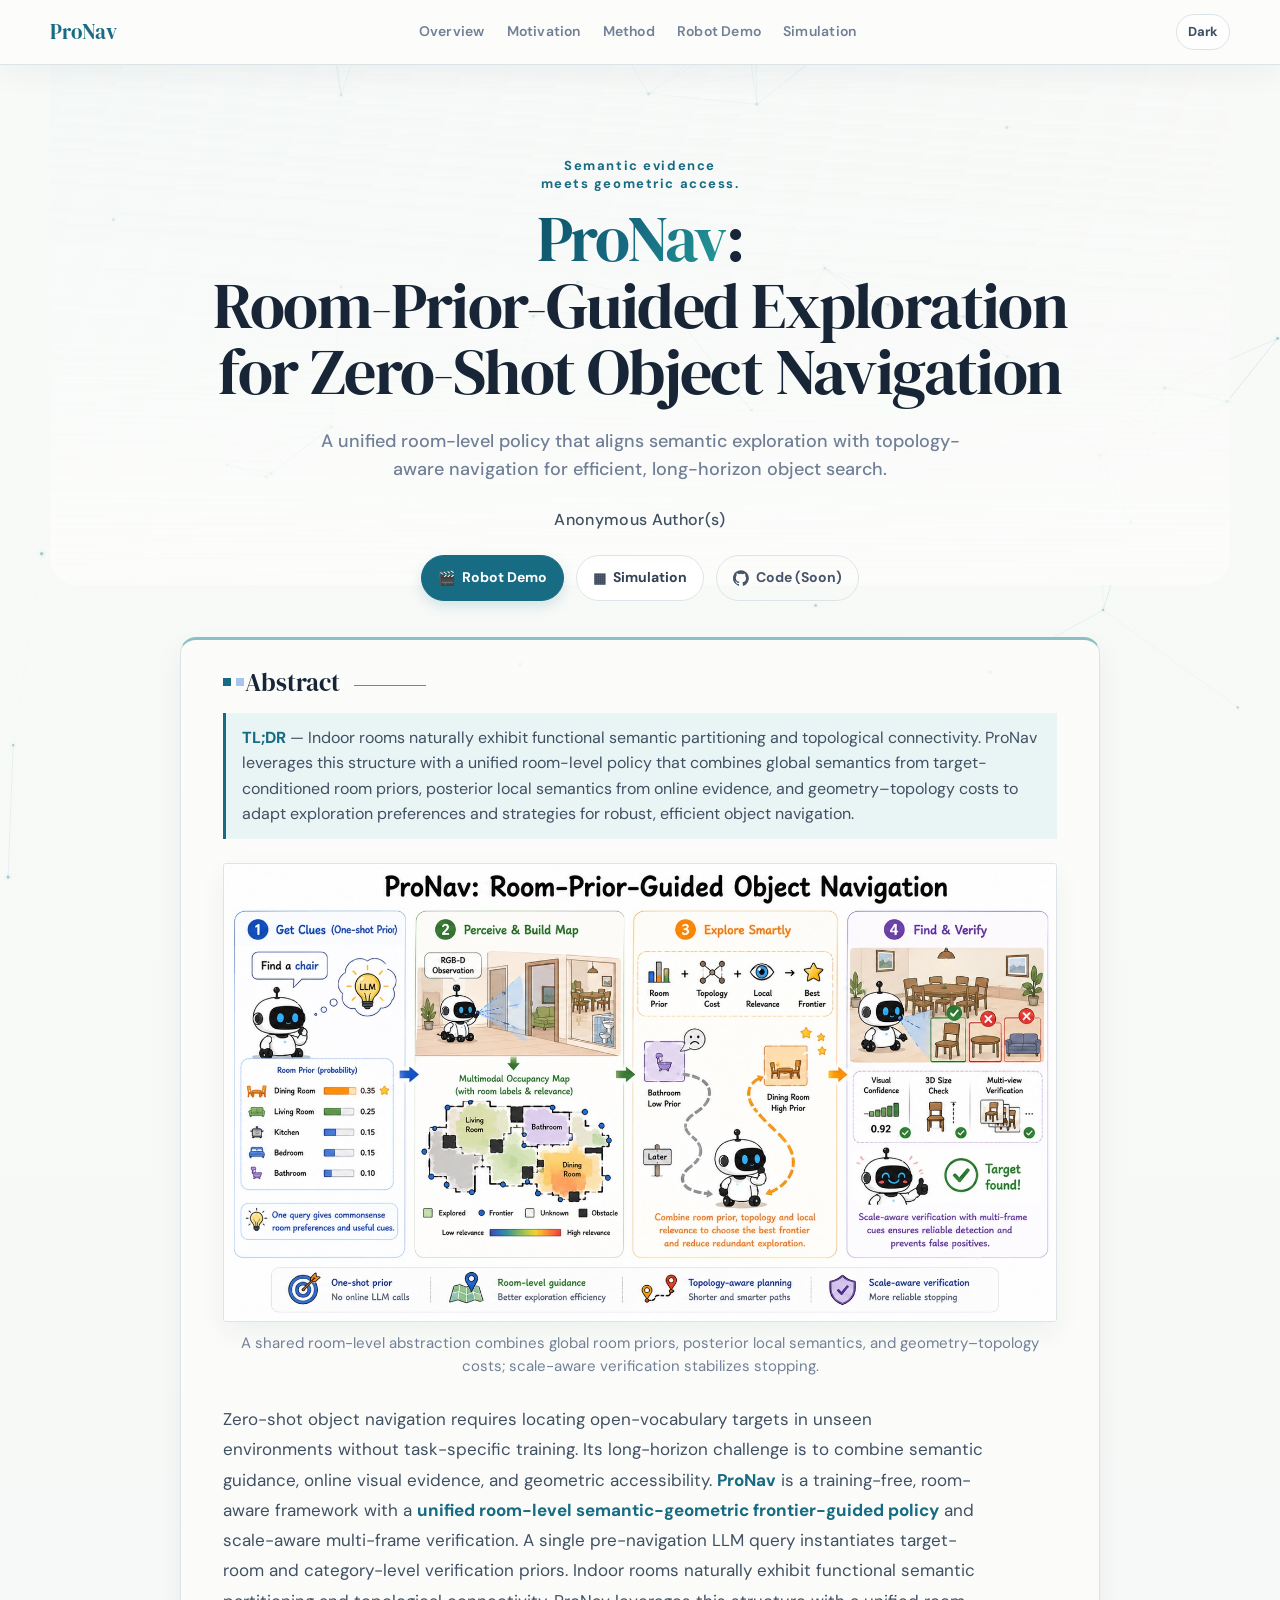
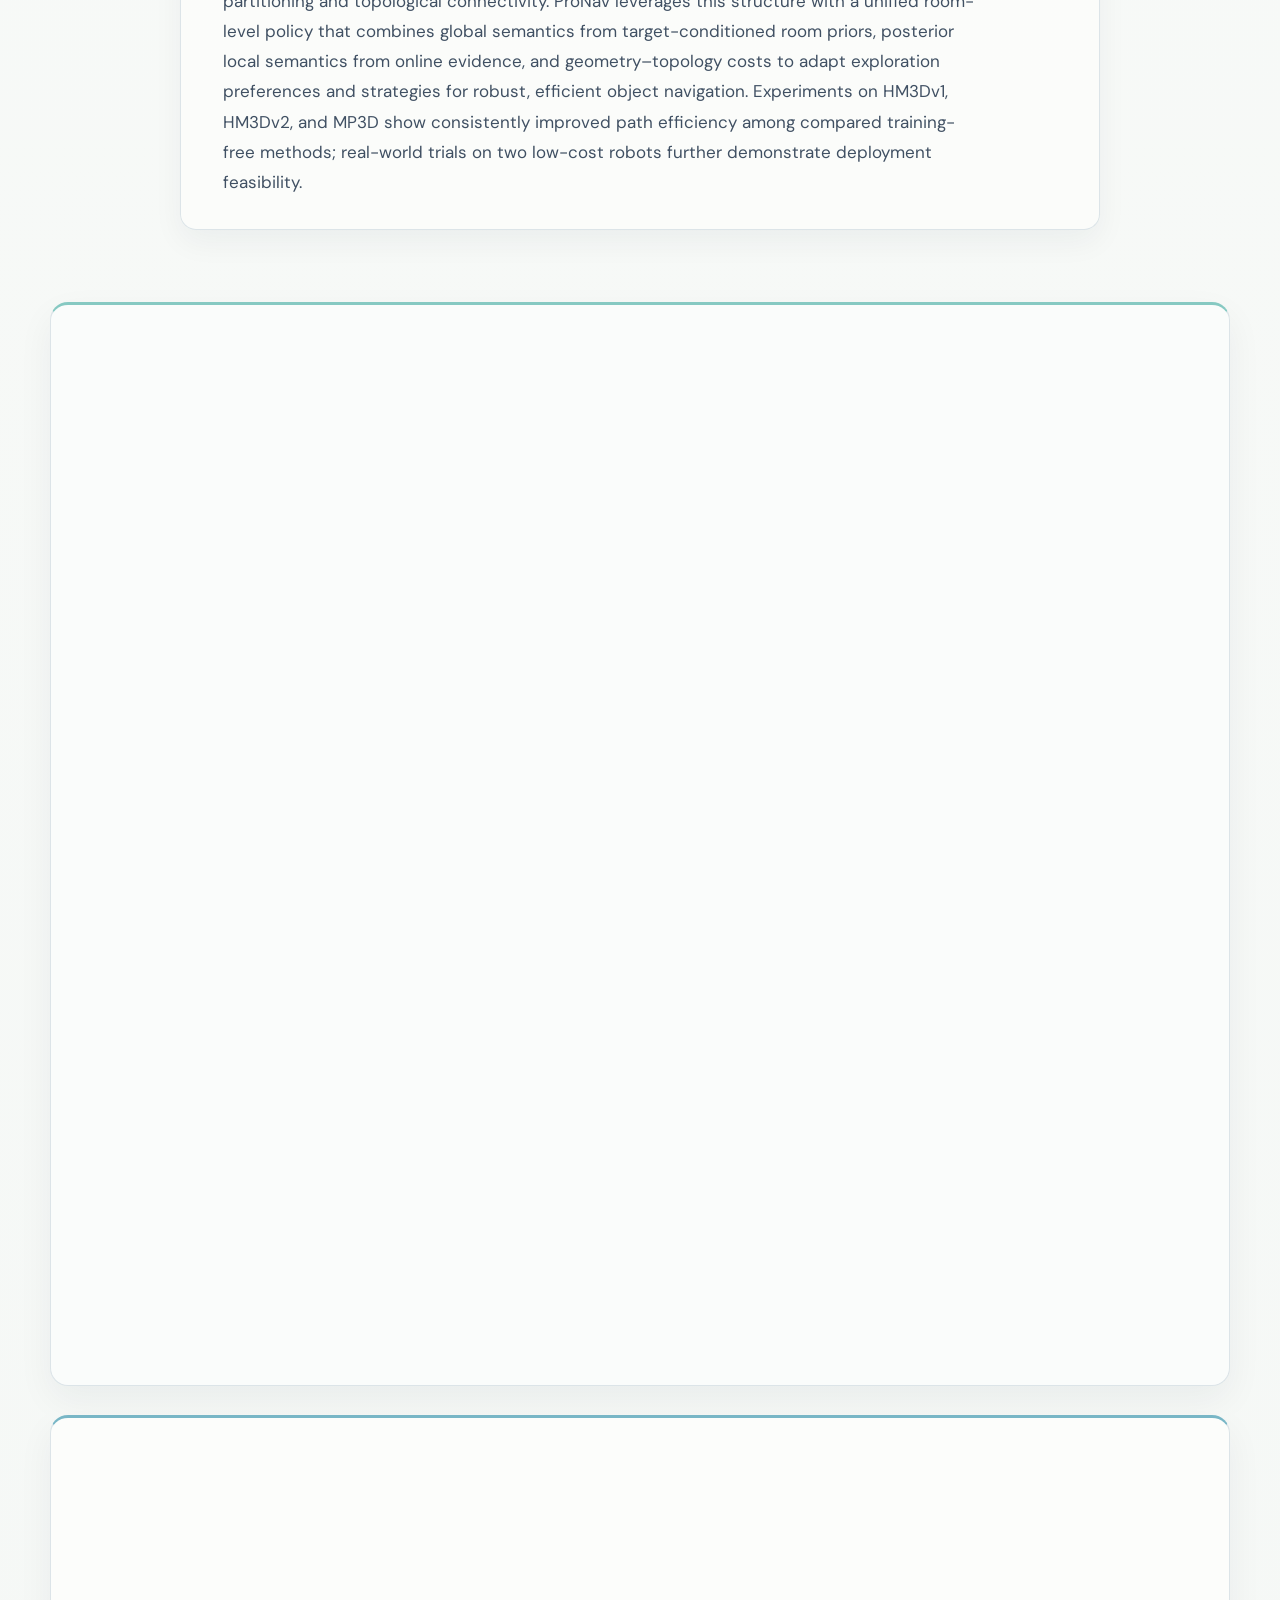
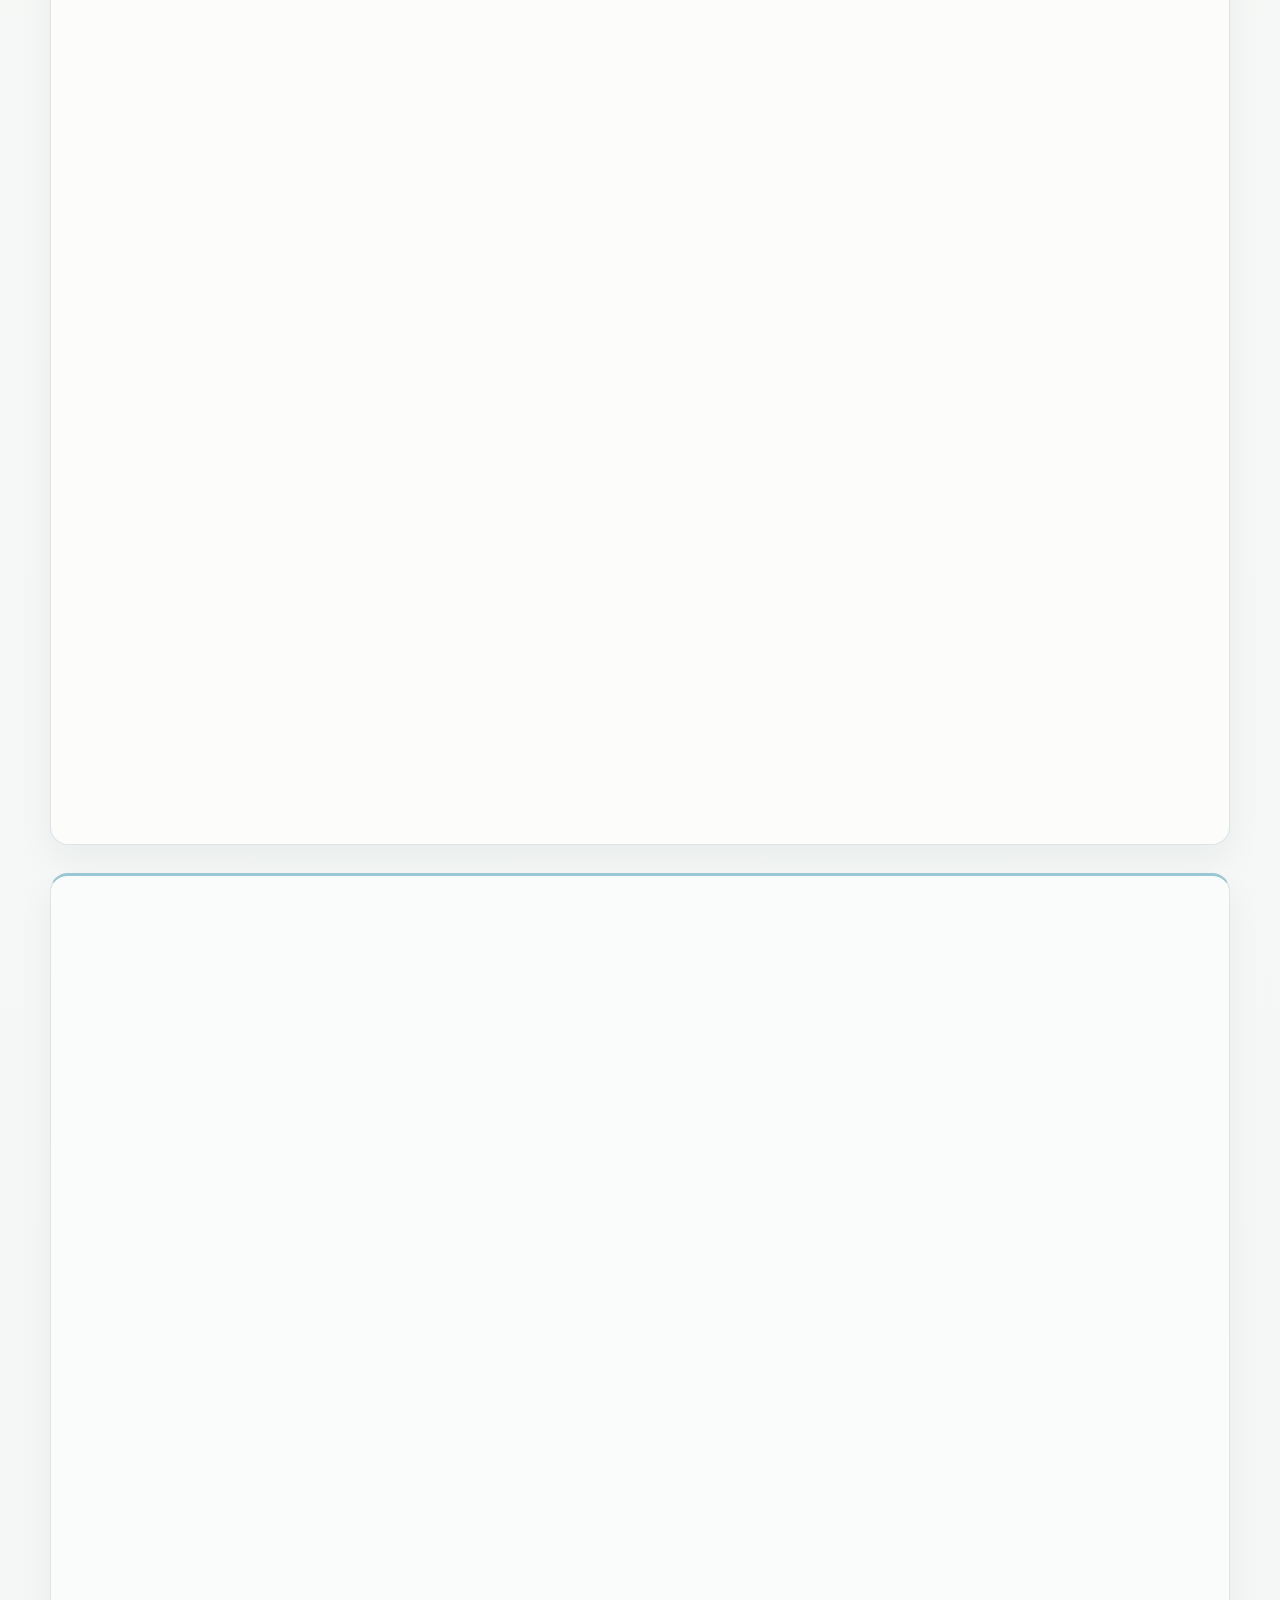
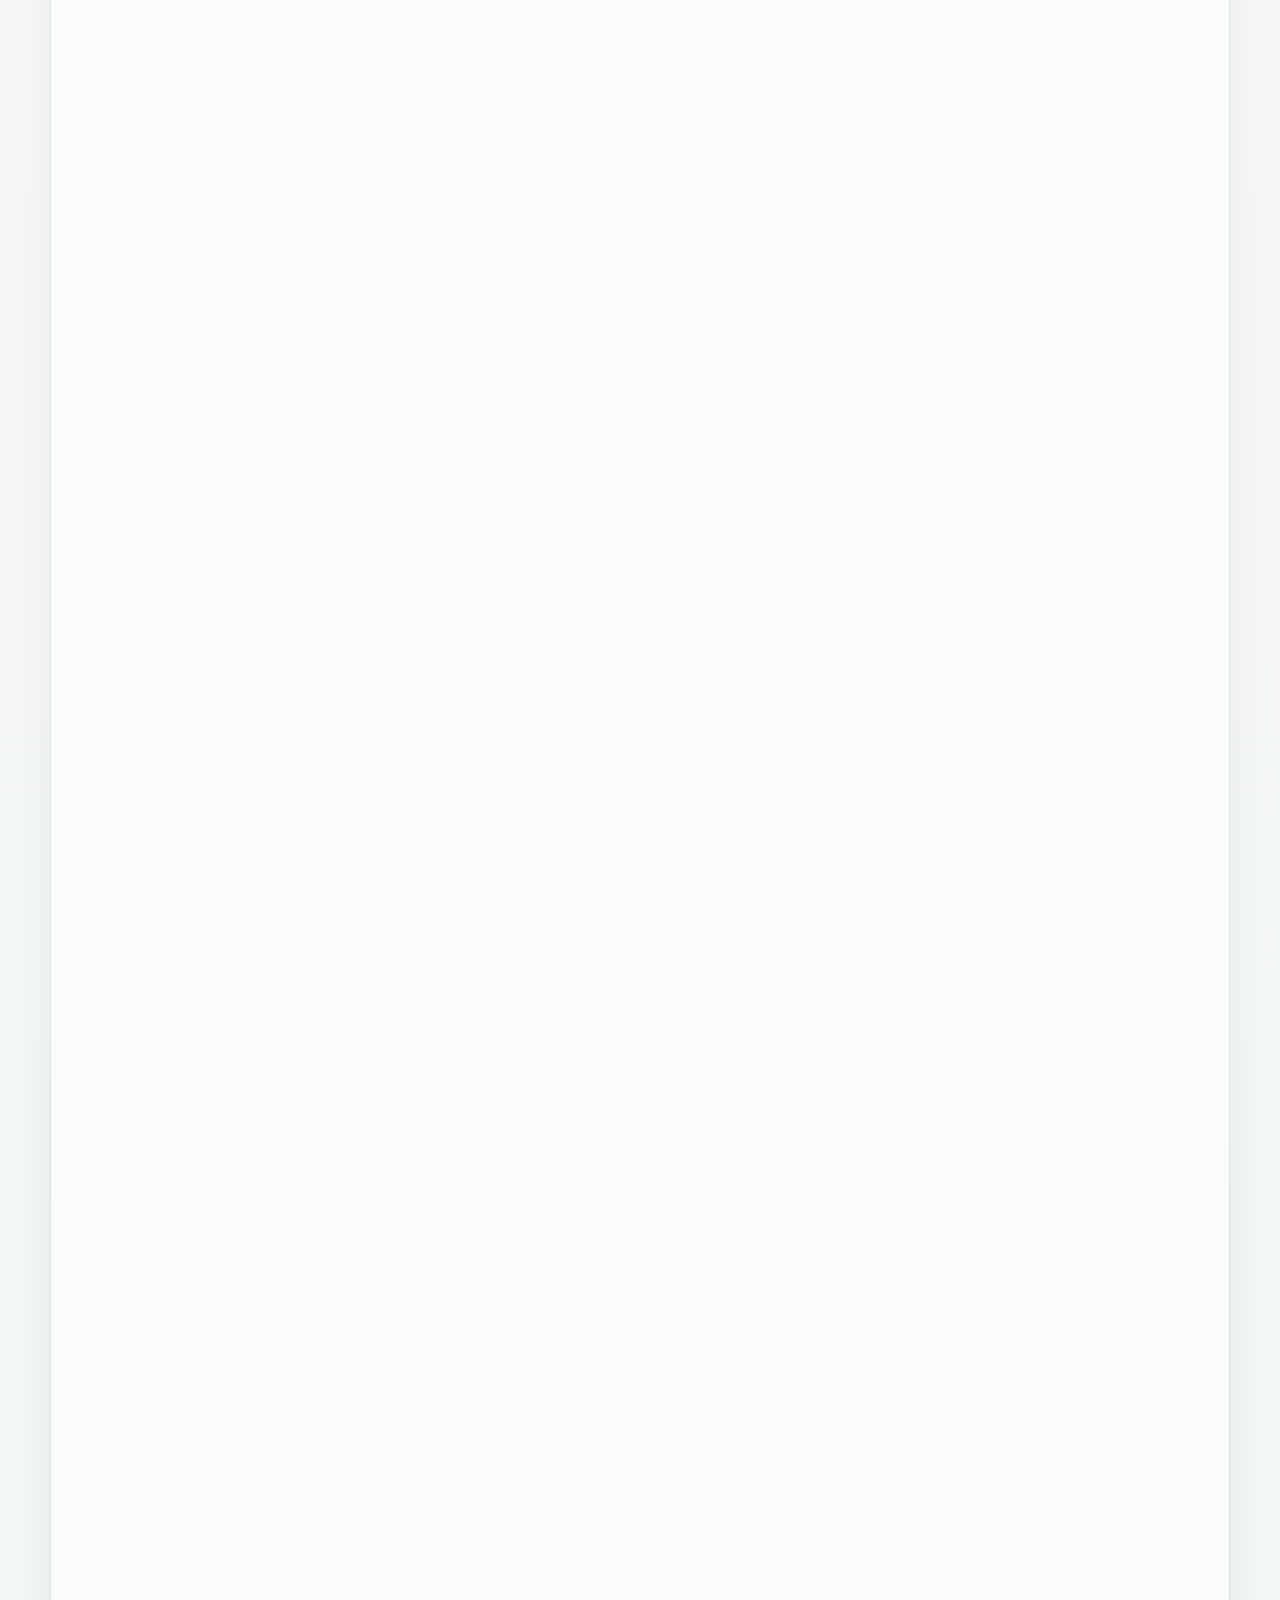
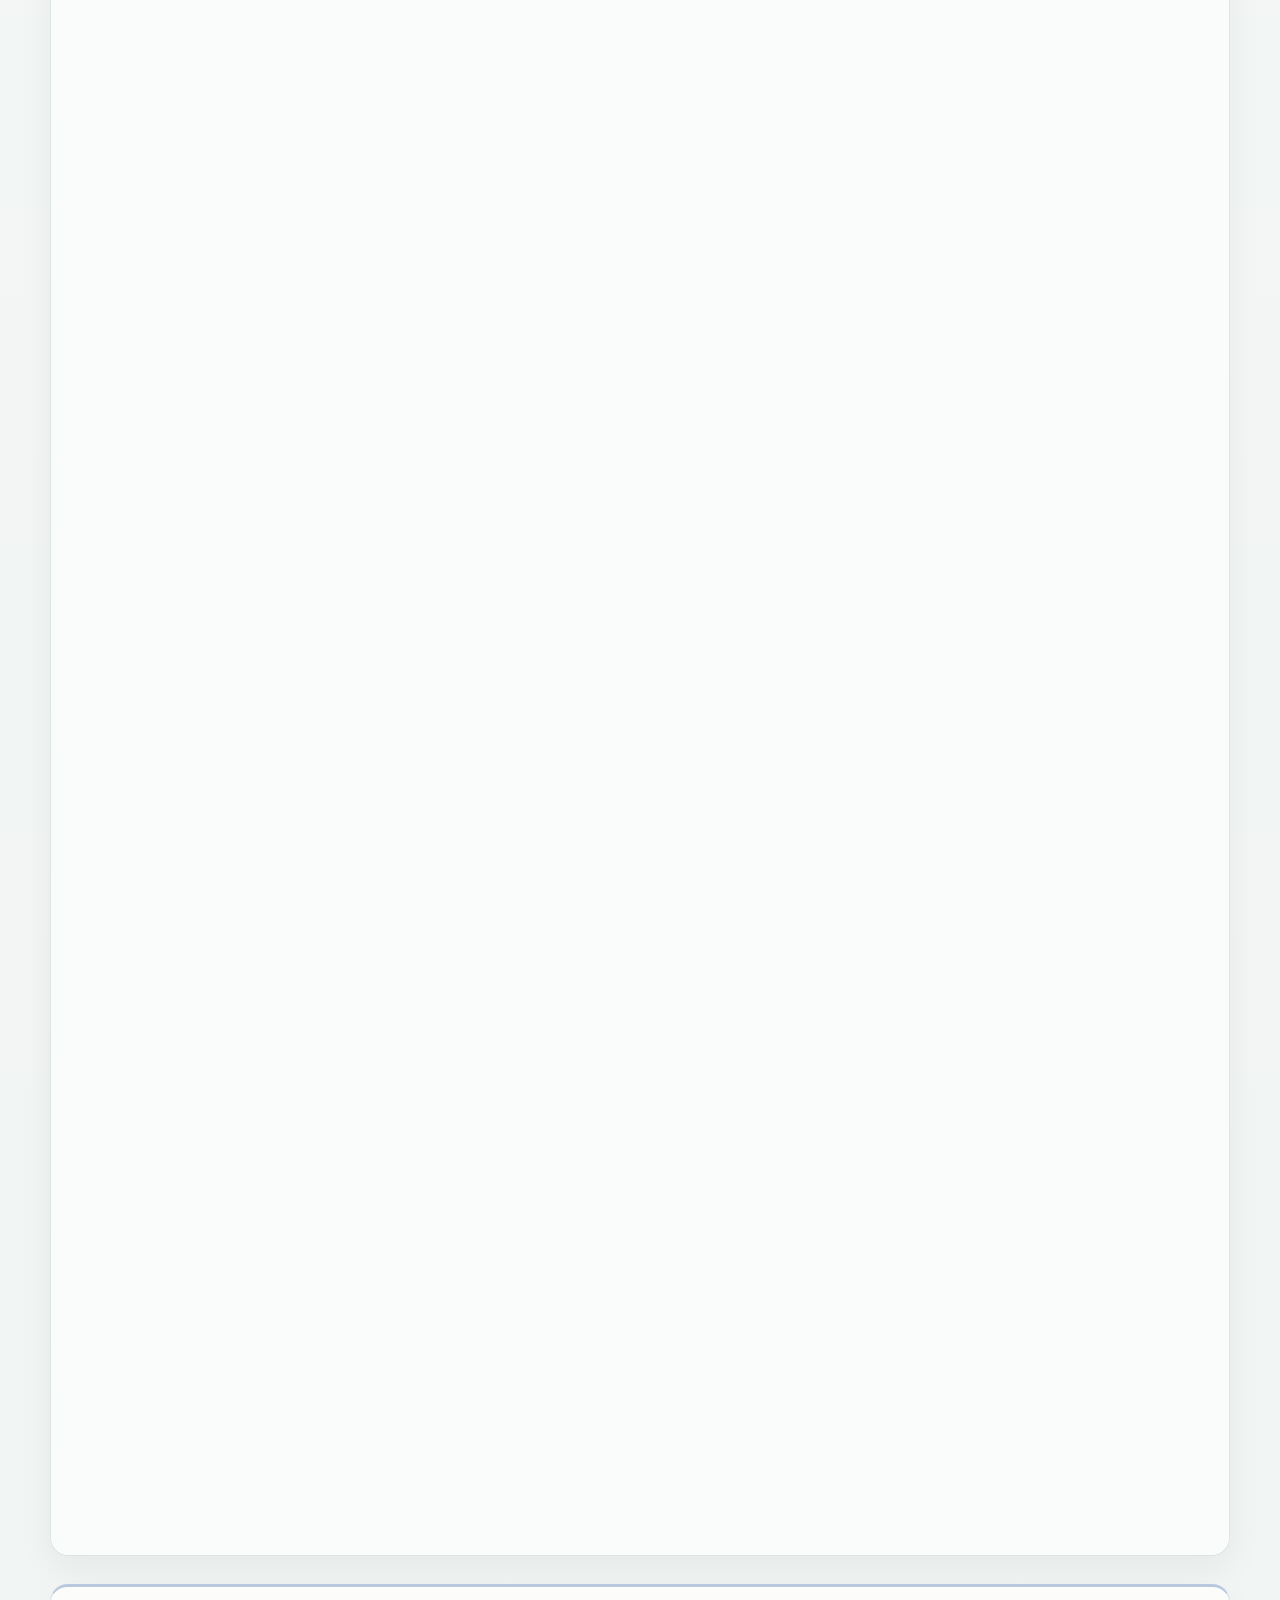
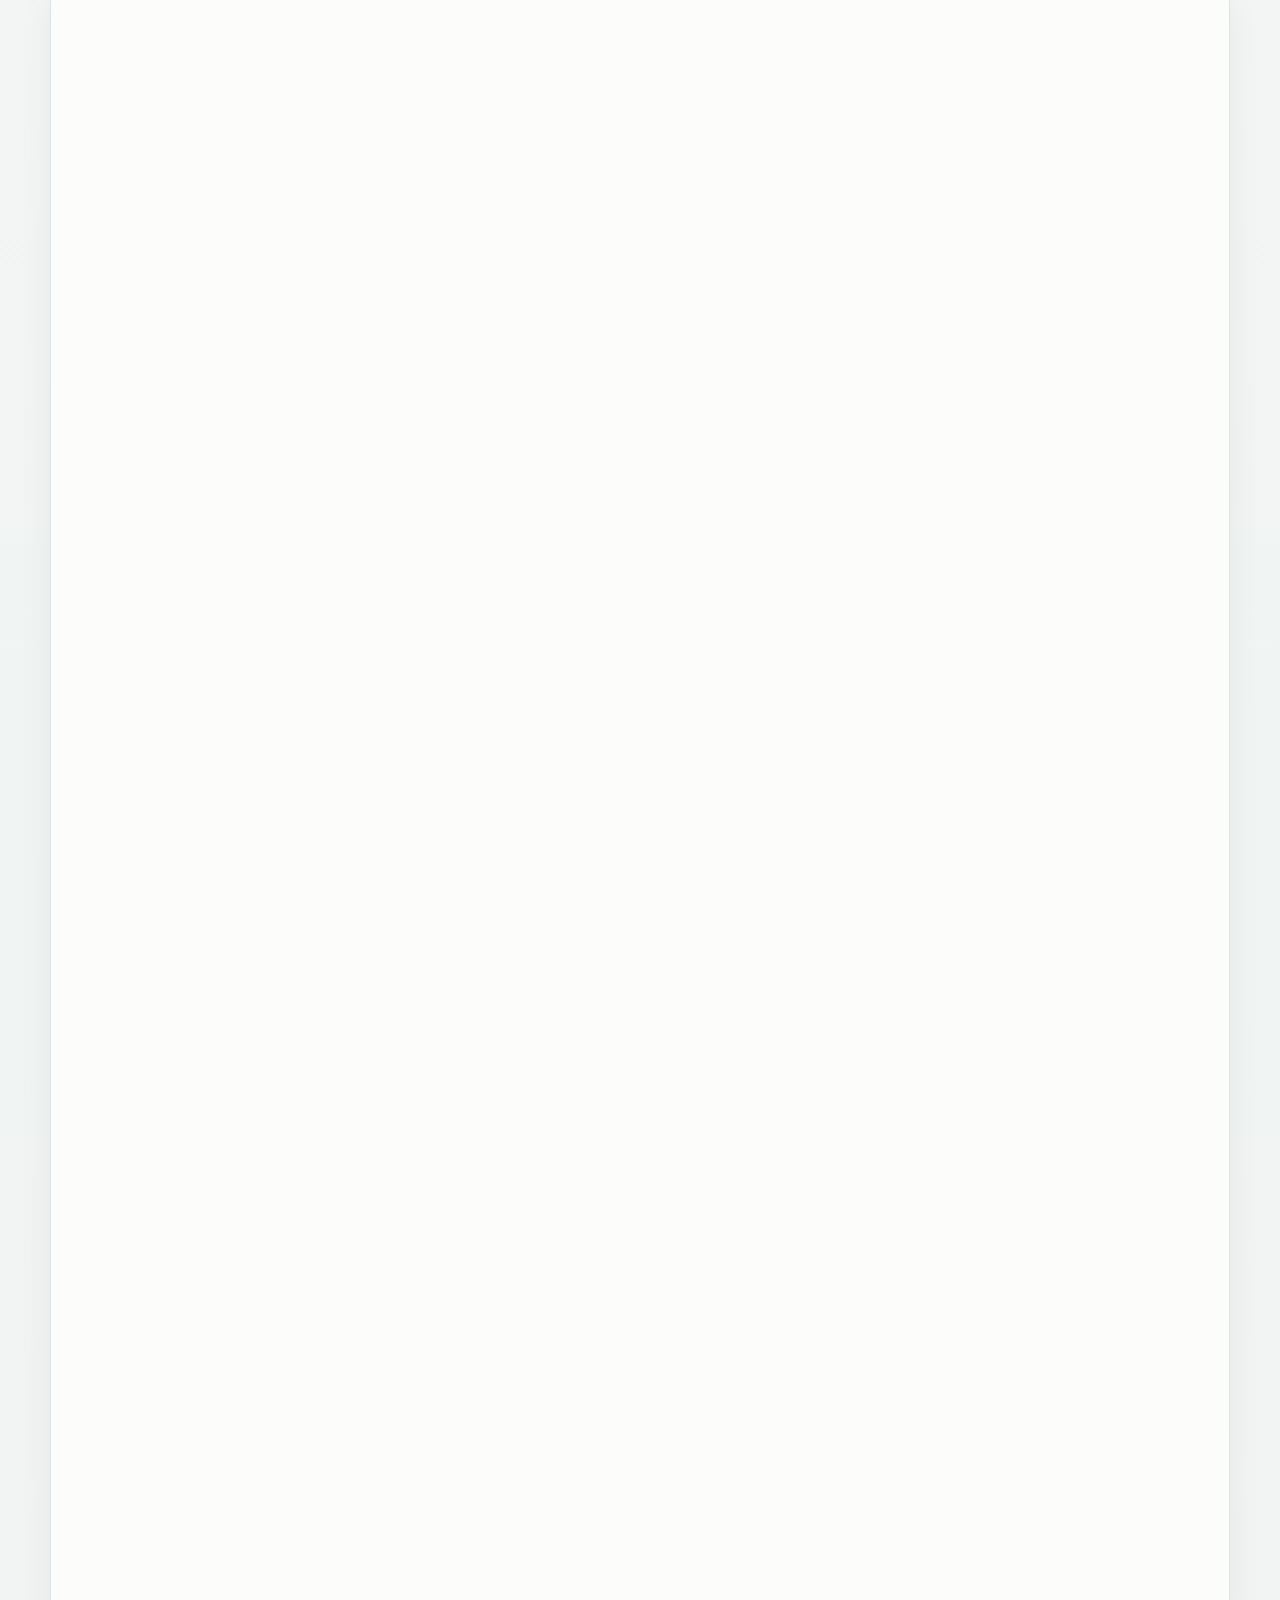
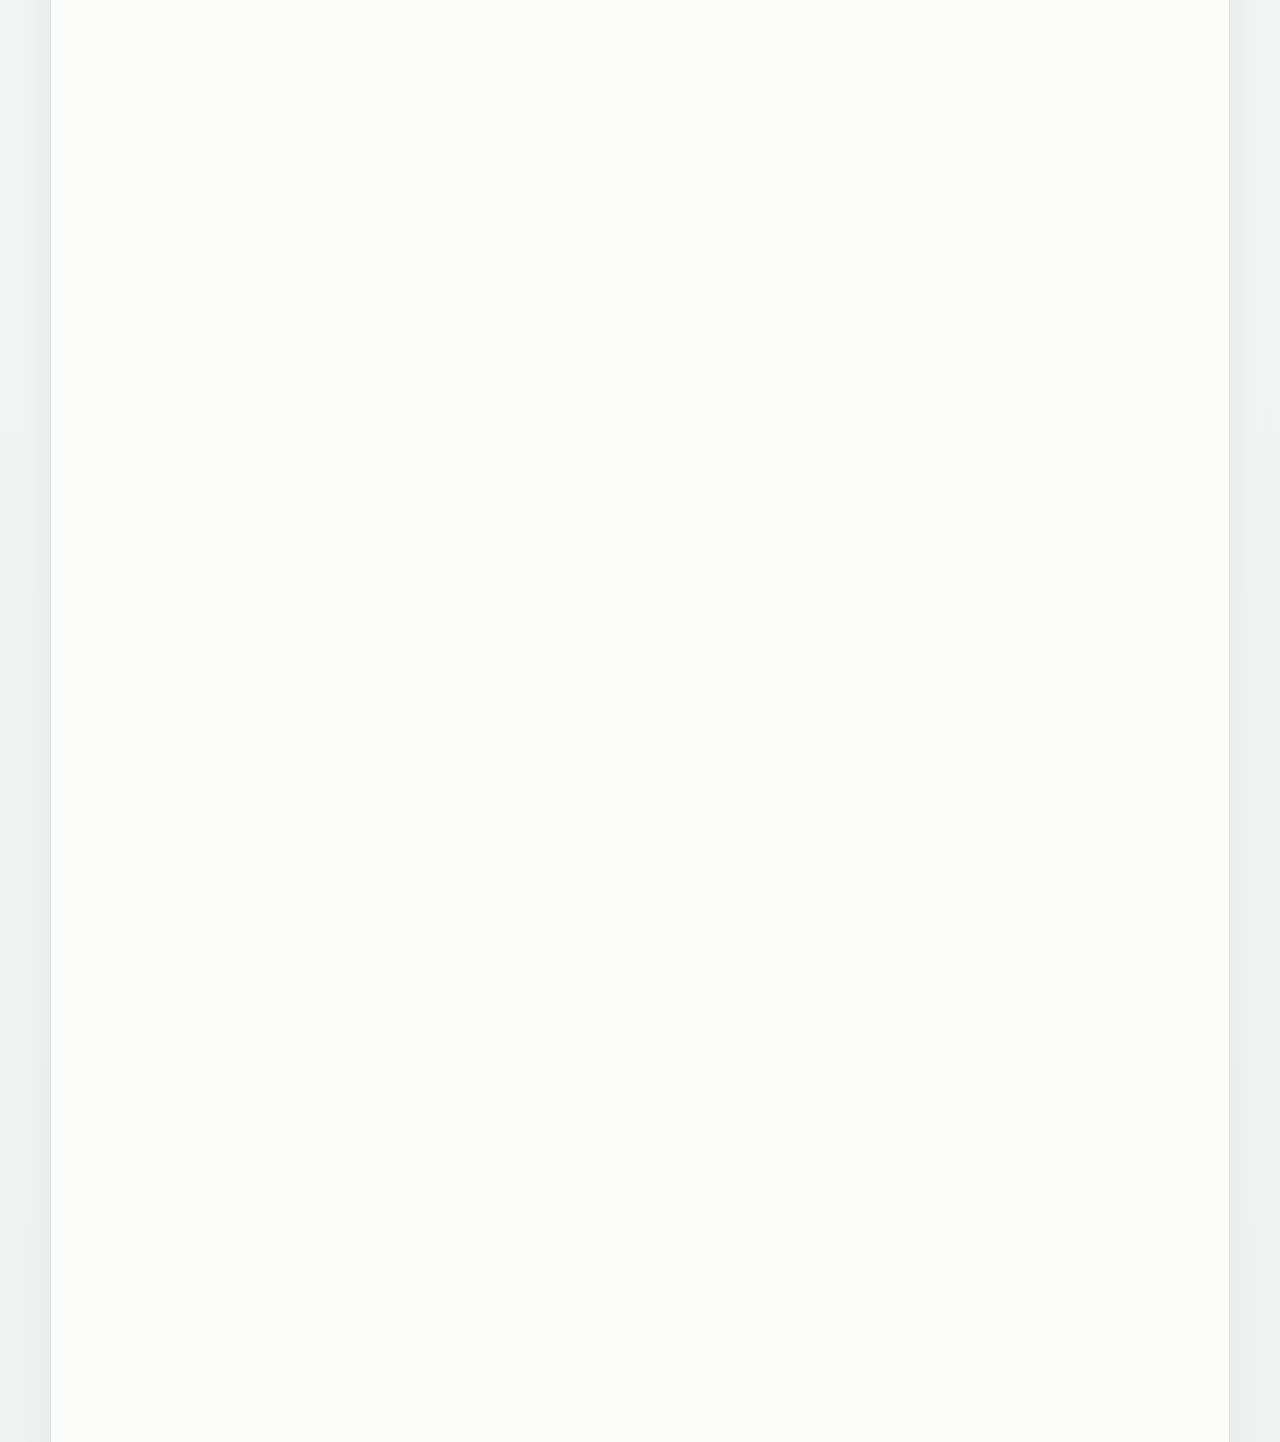
==== commit 99870df8: "Update index and styles" ====
--- a/index.html
+++ b/index.html
@@ -16,7 +16,7 @@
   <link rel="preconnect" href="https://fonts.googleapis.com" />
   <link rel="preconnect" href="https://fonts.gstatic.com" crossorigin />
   <link href="https://fonts.googleapis.com/css2?family=DM+Sans:opsz,wght@9..40,400;9..40,500;9..40,600;9..40,700&family=DM+Serif+Display:ital@0;1&display=swap" rel="stylesheet" />
-  <link rel="stylesheet" href="styles.css?v=20260726-hero-tagline" />
+  <link rel="stylesheet" href="styles.css?v=20260727-anonymity-note" />
 </head>
 <body>
   <canvas class="topology-background" aria-hidden="true"></canvas>
@@ -108,7 +108,6 @@
 
     <section id="method" class="content-section">
       <h2>Method</h2>
-      <p class="method-tagline">One room-level policy: global priors, posterior local semantics, and geometry–topology costs jointly adapt exploration preferences and strategies.</p>
       <figure class="paper-figure method-overview">
         <img src="assets/figures/paper-pipeline-transparent.png"
              alt="Paper pipeline for ProNav, showing target-conditioned prior initialization, multimodal environmental mapping, a semantic-geometric exploration policy, and scale-aware target verification." />
@@ -160,7 +159,7 @@
         cross-room navigation.
       </p>
       <div class="section-subheading">
-        <h3>Platforms &amp; demo</h3>
+        <h3>Platforms &amp; scene</h3>
         <p>Two low-cost robotic platforms and an indoor scene showcase.</p>
       </div>
       <div class="robot-grid">
@@ -196,7 +195,6 @@
       </div>
       <div class="section-subheading">
         <h3>Real-world validation</h3>
-        <p>Multi-target trials, controlled ablations, and value-map overlays demonstrate cross-room navigation in cluttered indoor environments.</p>
       </div>
       <div class="method-segmentation-demo">
         <div class="method-segmentation-copy">
@@ -353,9 +351,9 @@
       </div>
       <figure class="paper-figure multi-target-validation-figure">
         <img src="assets/figures/real-world-cases.jpg" alt="Four real-world ProNav navigation cases." />
+        <p class="anonymity-note"><em>To preserve anonymity, portions of the videos are mosaicked.</em></p>
         <figcaption>Multi-target cross-room real-world trials with first-person observations and online value maps.</figcaption>
       </figure>
-      <p class="anonymity-note">To preserve anonymity, portions of the videos are mosaicked.</p>
       <div class="section-subheading">
         <h3>Why room-prior matters</h3>
         <p>Shared room-level semantic-geometric scoring vs. local target relevance only on real-world scenes.</p>
@@ -433,7 +431,7 @@
       </div>
       <div class="section-subheading">
         <h3>Why room-prior matters</h3>
-        <p>Local target relevance only vs. ProNav's shared room-level semantic-geometric policy on HM3D scenes.</p>
+        <p>Local relevance only vs. ProNav on HM3D.</p>
       </div>
       <div class="video-grid">
         <article data-result="success">
@@ -458,7 +456,7 @@
         <p>ProNav combines global room-prior semantics, posterior local semantics, and geometry–topology costs to adapt exploration preferences and search granularity. Local target relevance alone can repeatedly favor salient but low-priority regions.</p>
       </aside>
       <div class="section-subheading">
-        <h3>Why topology matters</h3>
+        <h3>How topology improves navigation efficiency</h3>
       </div>
       <div class="topology-ablation-layout">
         <figure class="paper-figure topology-paper-figure">
@@ -466,7 +464,7 @@
                alt="Paper topology-aware access-cost ablation: without topology cost the agent takes low-priority detours and times out; with it, the agent follows a direct cross-room path and succeeds." />
         </figure>
         <aside class="topology-ablation-note">
-          <h4>Why topology matters</h4>
+          <h4>Topology-aware routing</h4>
           <p>Semantic preference alone is insufficient. Topology-aware access cost turns high-value exploration into a short, traversable cross-room route.</p>
         </aside>
       </div>
@@ -504,8 +502,8 @@
       </div>
       <p class="topology-crop-caption">Trajectory snapshots are shown every few seconds. Hover over a panel to inspect it.</p>
       <div class="section-subheading">
-        <h3>Why adaptive granularity matters</h3>
-        <p>Without adaptive granularity vs. ProNav on HM3D scenes.</p>
+        <h3>How adaptive granularity improves navigation efficiency</h3>
+        <p>ProNav vs. fixed granularity on HM3D.</p>
       </div>
       <div class="video-grid">
         <article data-result="success">
--- a/styles.css
+++ b/styles.css
@@ -1460,11 +1460,12 @@
 }
 
 .anonymity-note {
-  margin: 10px auto 26px;
+  margin: 7px 0 4px;
   color: var(--muted);
-  font-size: 13px;
+  font-size: 11px;
+  line-height: 1.35;
   font-style: italic;
-  text-align: center;
+  text-align: right;
 }
 
 .result-badge {
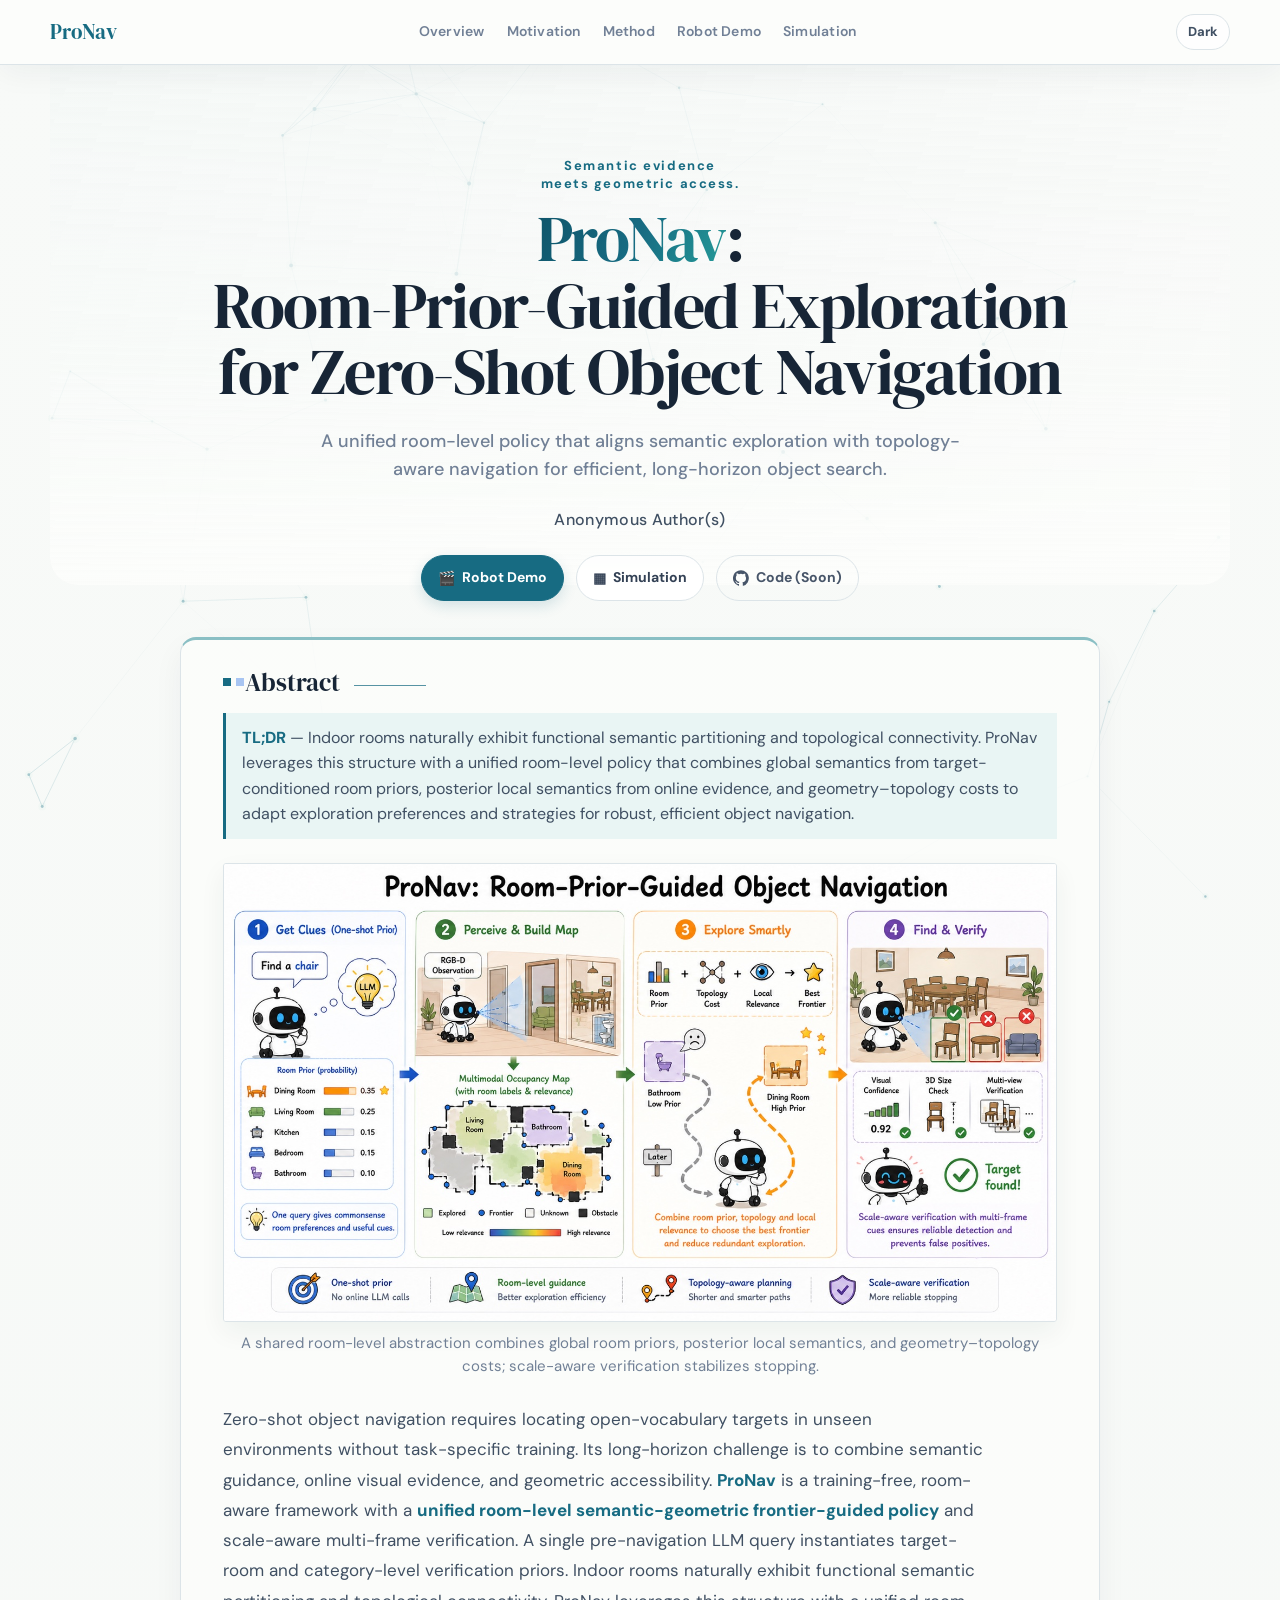
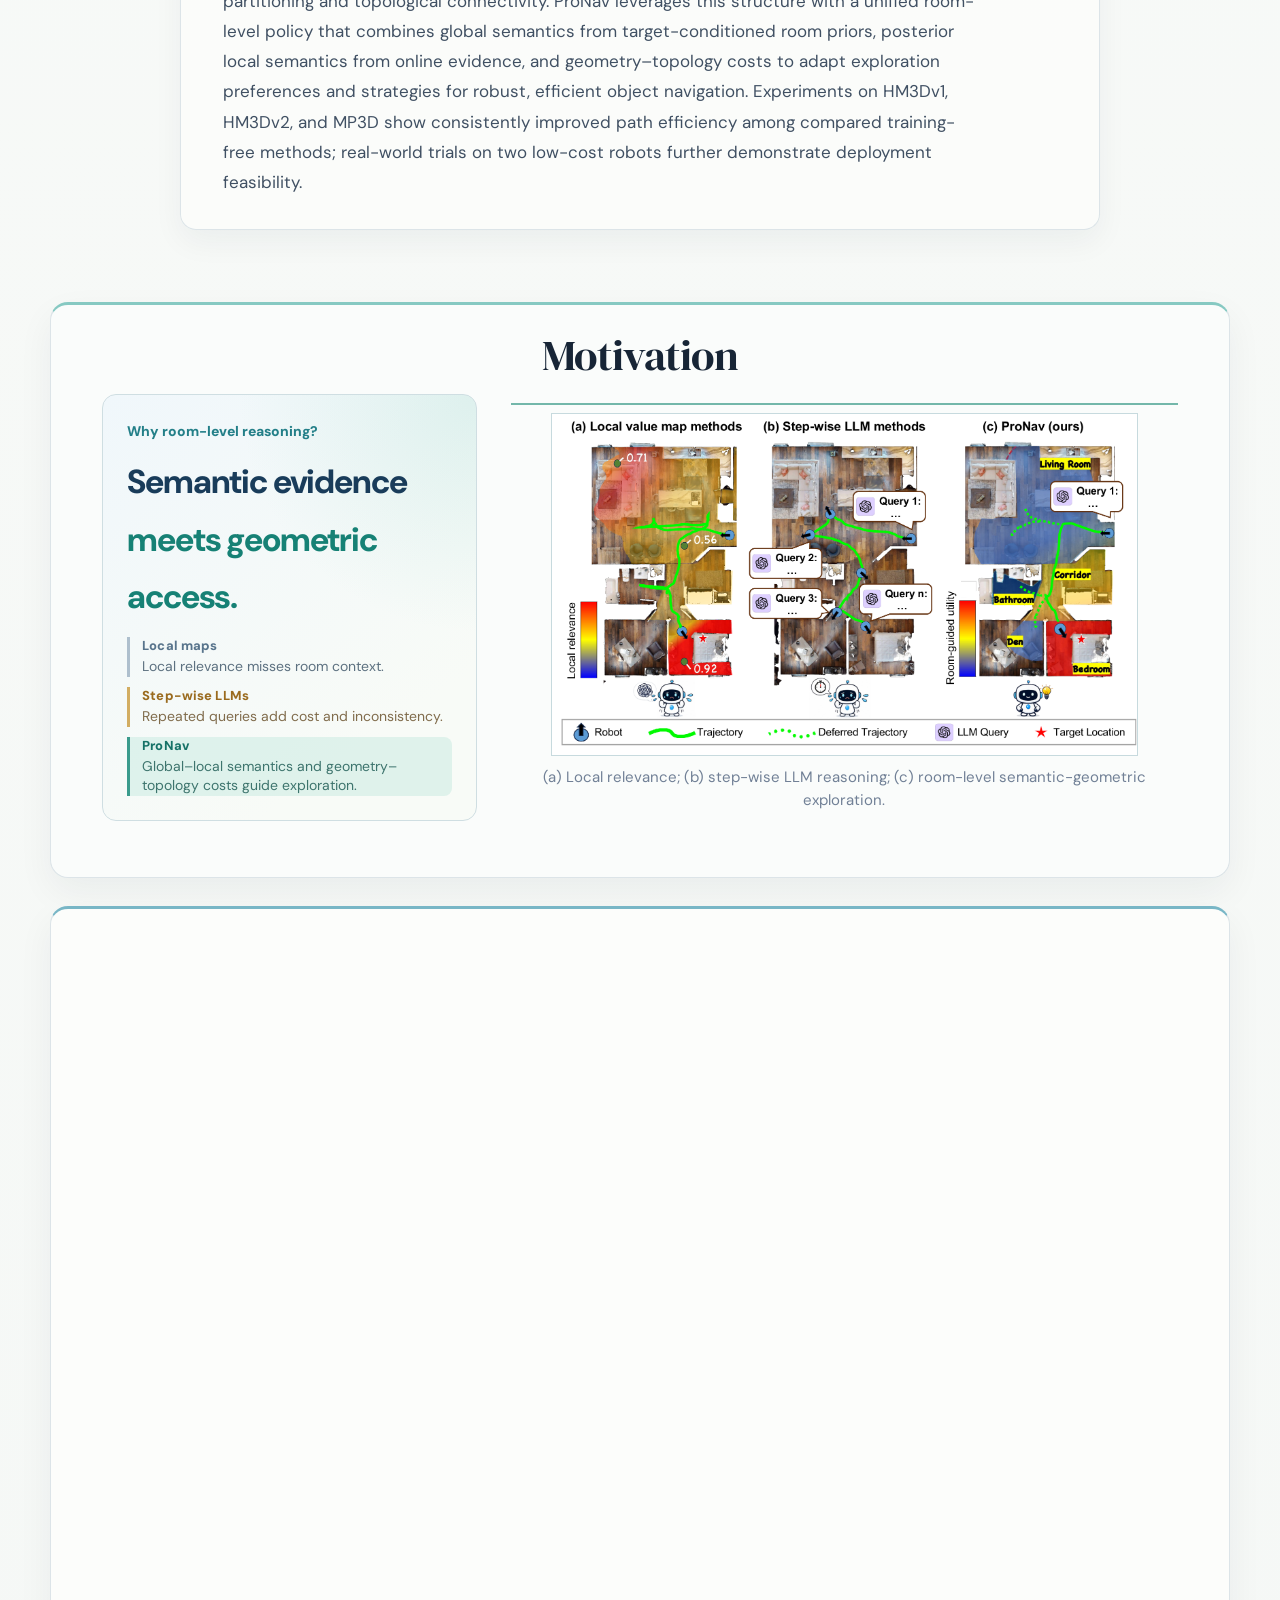
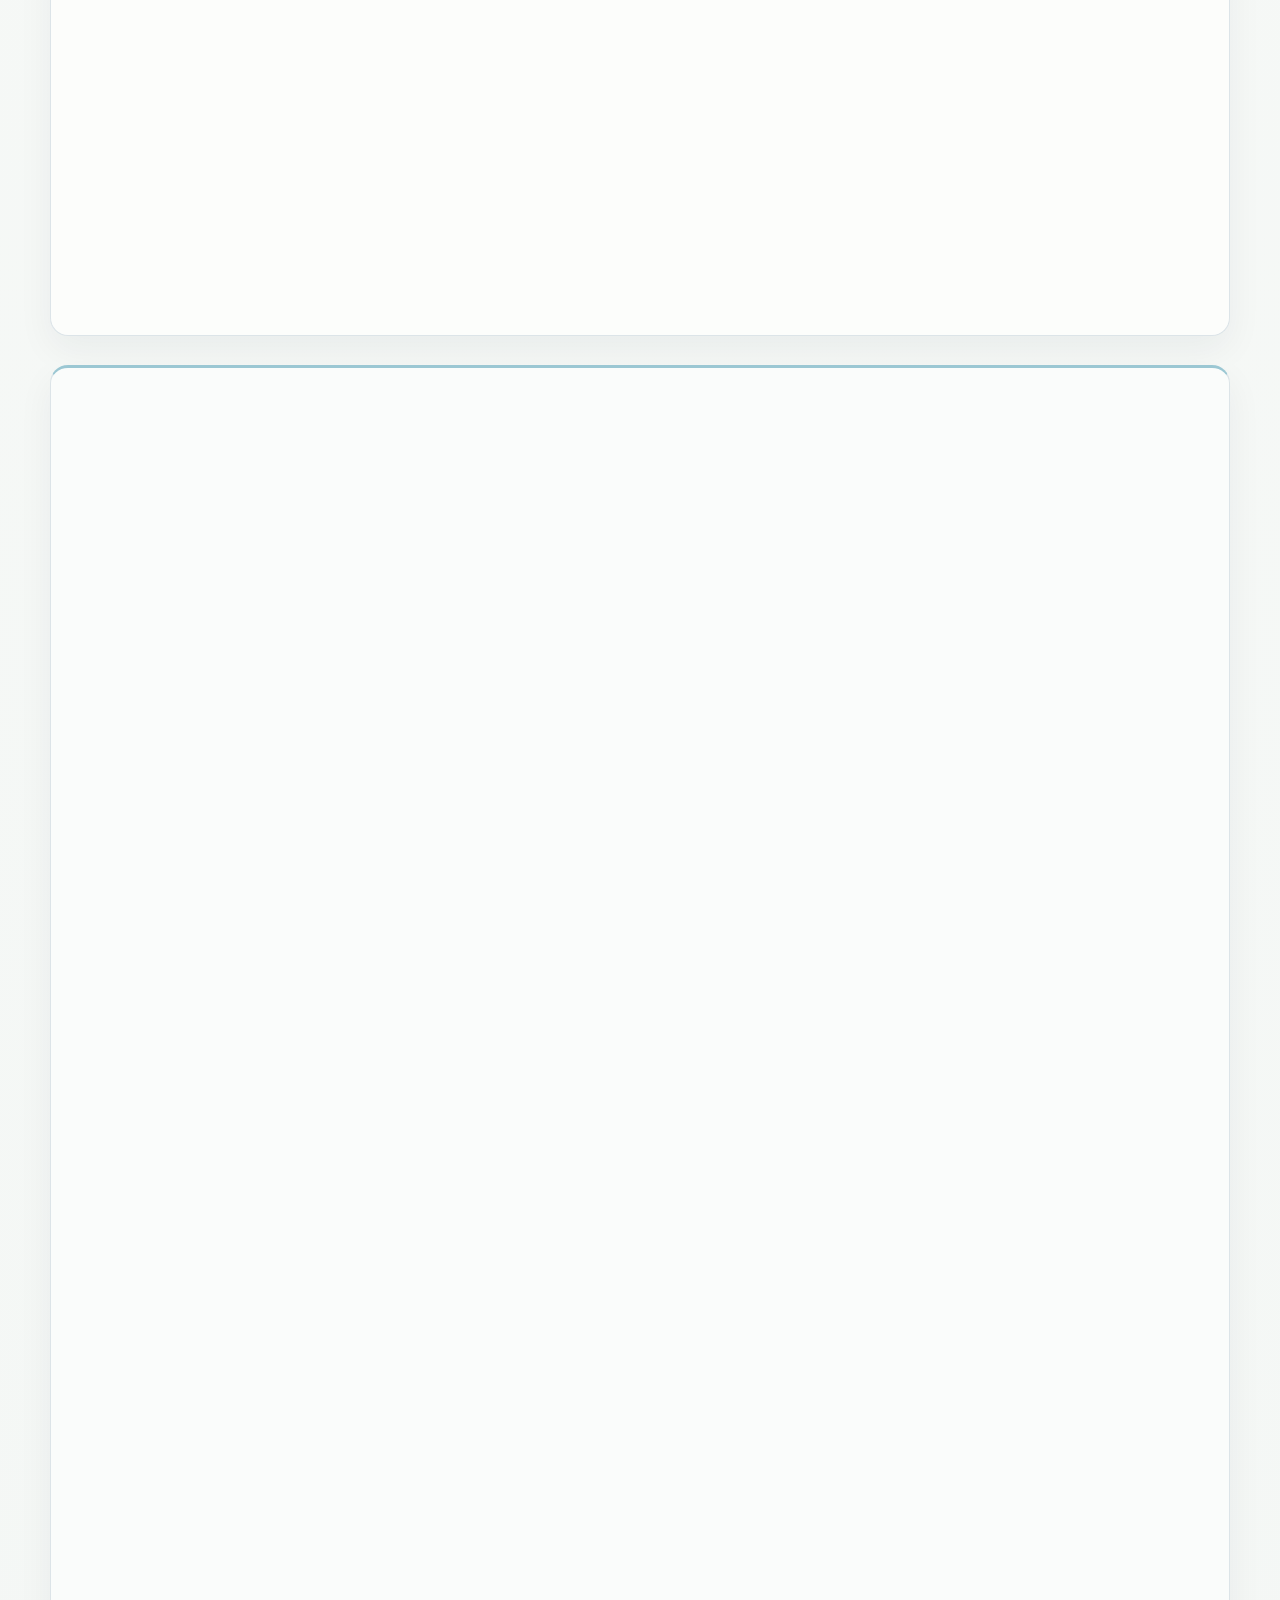
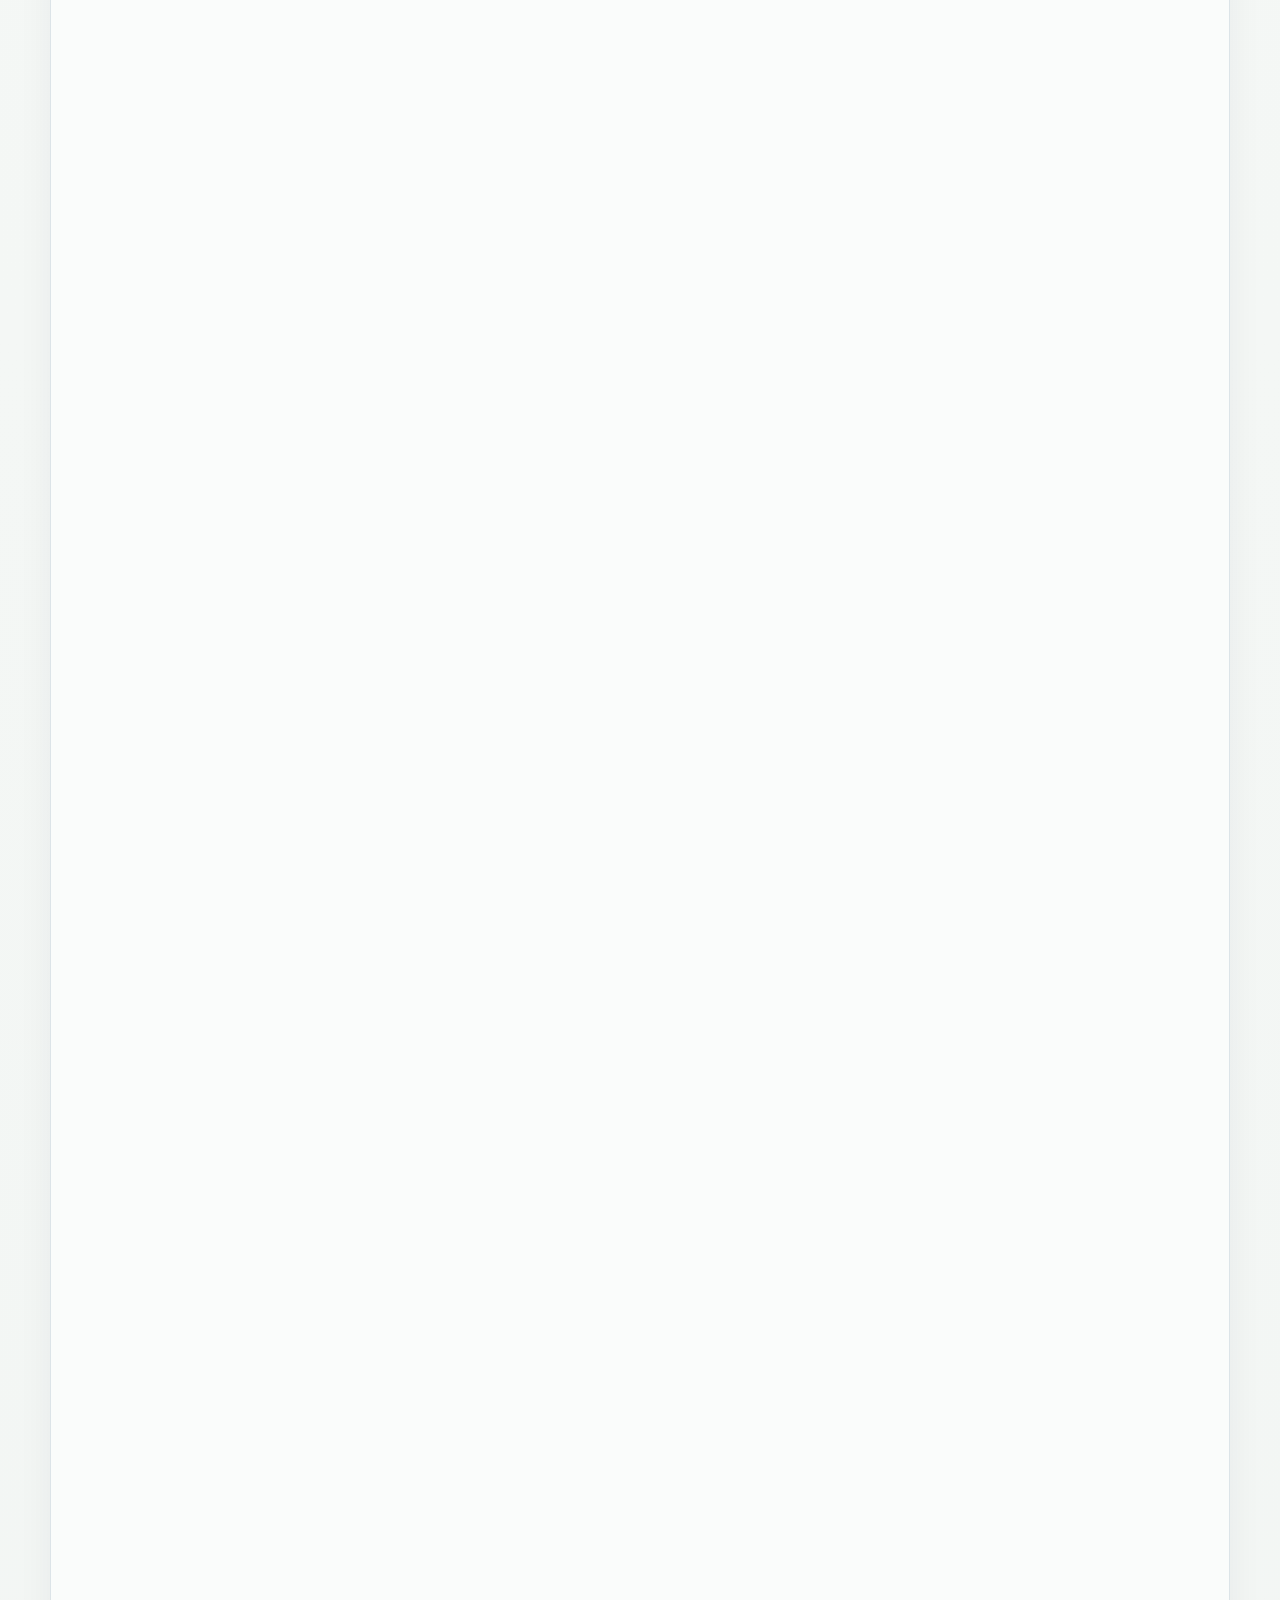
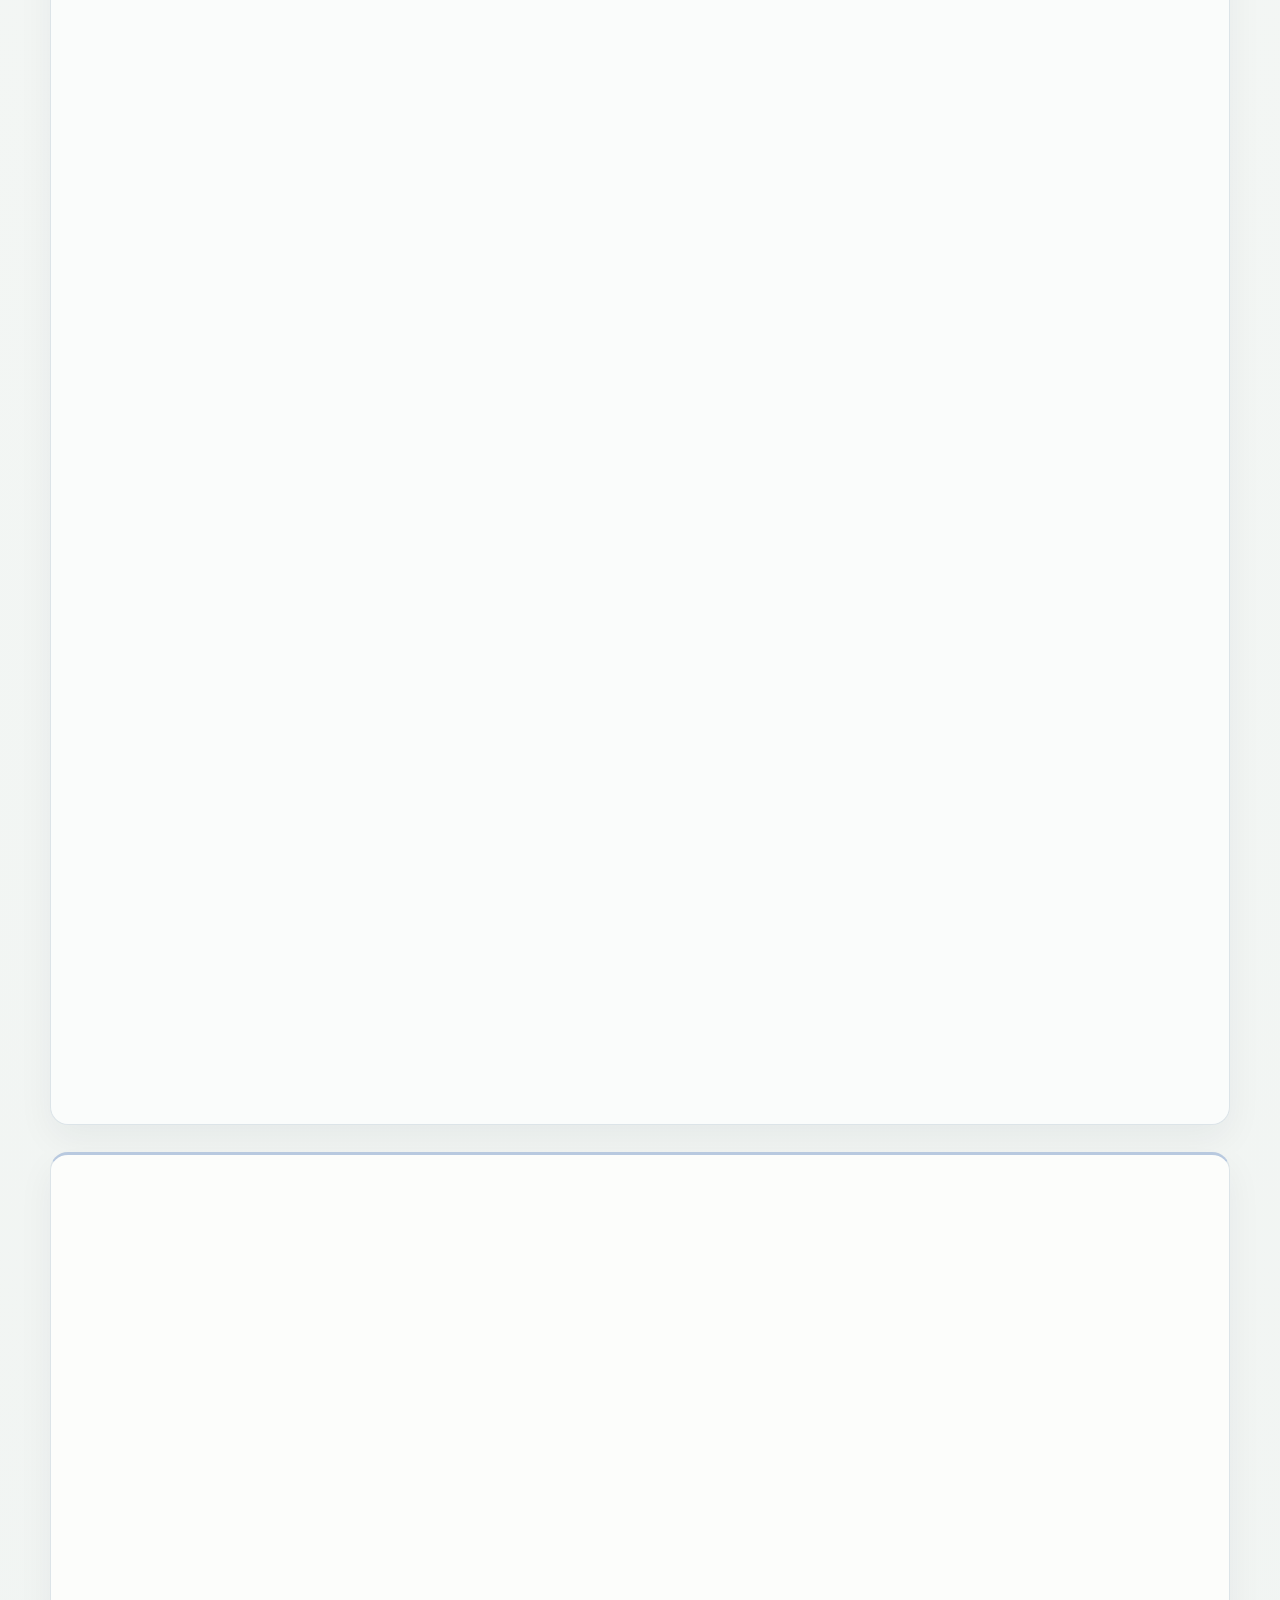
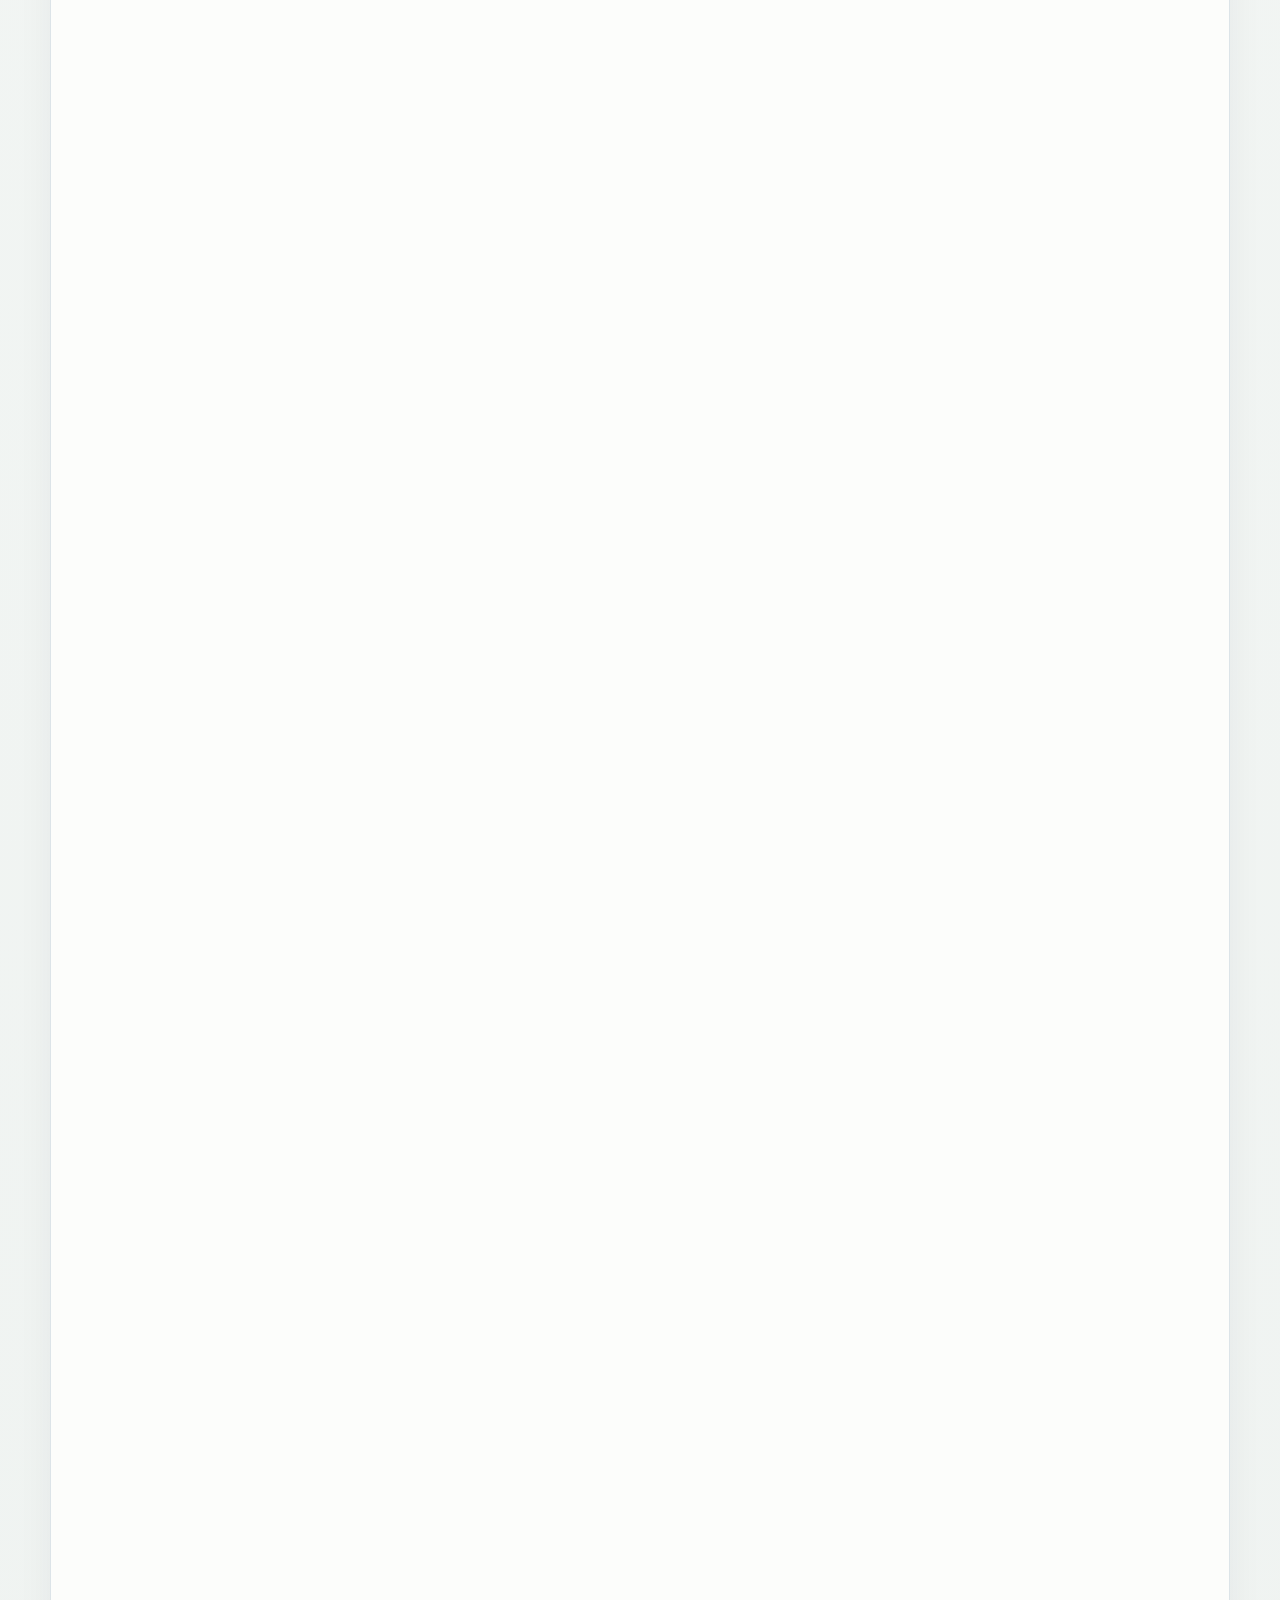
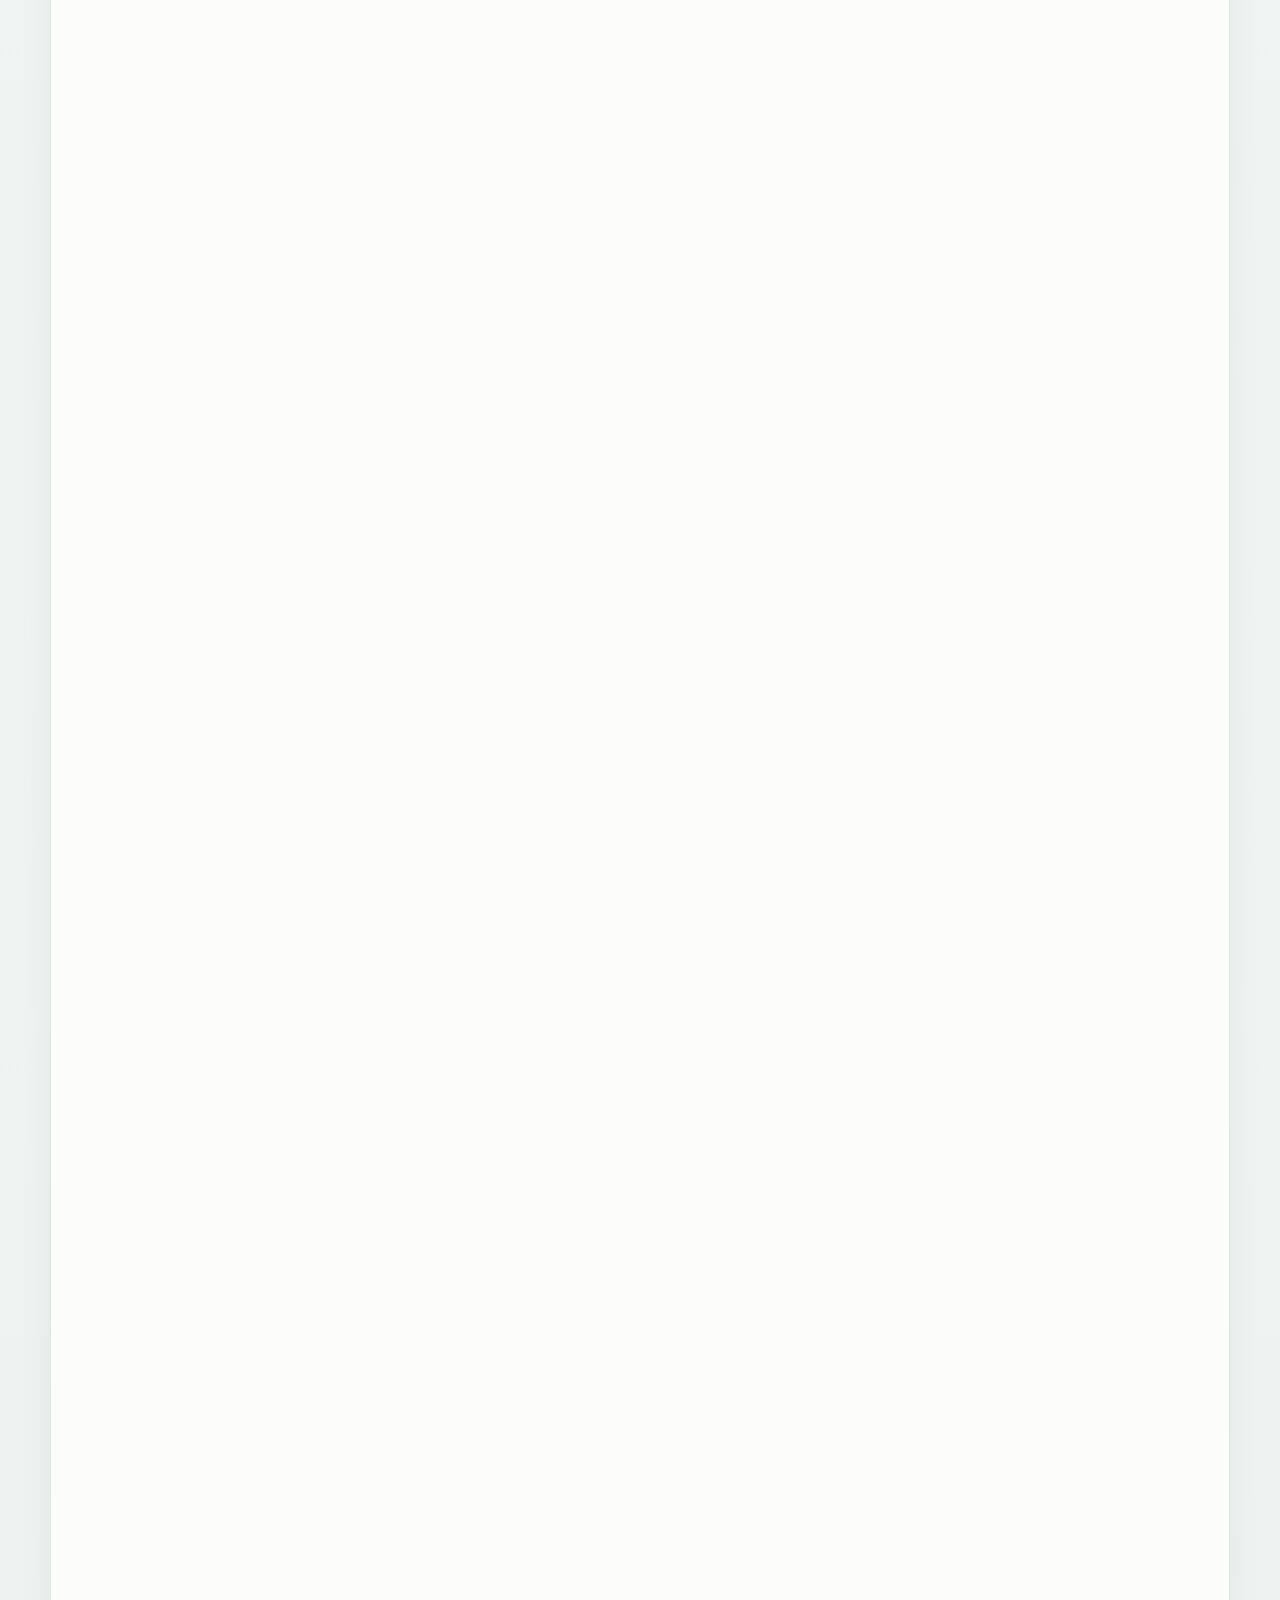
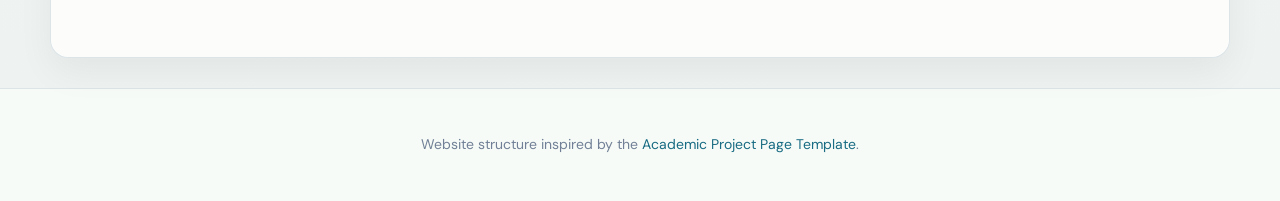
==== commit 165bf702: "Add renamed figures 09-22, compress hero video, update index and styles" ====
--- a/index.html
+++ b/index.html
@@ -16,7 +16,7 @@
   <link rel="preconnect" href="https://fonts.googleapis.com" />
   <link rel="preconnect" href="https://fonts.gstatic.com" crossorigin />
   <link href="https://fonts.googleapis.com/css2?family=DM+Sans:opsz,wght@9..40,400;9..40,500;9..40,600;9..40,700&family=DM+Serif+Display:ital@0;1&display=swap" rel="stylesheet" />
-  <link rel="stylesheet" href="styles.css?v=20260727-anonymity-note" />
+  <link rel="stylesheet" href="styles.css?v=20260727-key-decision-font-2of3" />
 </head>
 <body>
   <canvas class="topology-background" aria-hidden="true"></canvas>
@@ -160,7 +160,7 @@
       </p>
       <div class="section-subheading">
         <h3>Platforms &amp; scene</h3>
-        <p>Two low-cost robotic platforms and an indoor scene showcase.</p>
+        <p>Low-cost yet effective: two robotic platforms and an indoor scene.</p>
       </div>
       <div class="robot-grid">
         <figure class="paper-figure robot-card interactive-platform" data-label="01 / PLATFORM">
@@ -365,20 +365,32 @@
         </video>
       </div>
       <div class="room-prior-trajectory-grid">
-        <div class="topology-crop-grid" role="img" aria-label="ProNav room-prior trajectory snapshots.">
-          <figure class="topology-crop"><img src="assets/figures/room-prior-step-cards/ProNav_7s982.png" alt="ProNav trajectory at 80 steps." /><figcaption>80 steps</figcaption></figure>
-          <figure class="topology-crop"><img src="assets/figures/room-prior-step-cards/ProNav_16s259.png" alt="ProNav trajectory at 163 steps." /><figcaption>163 steps</figcaption></figure>
-          <figure class="topology-crop"><img src="assets/figures/room-prior-step-cards/ProNav_18s427.png" alt="ProNav trajectory at 184 steps." /><figcaption>184 steps</figcaption></figure>
-          <figure class="topology-crop"><img src="assets/figures/room-prior-step-cards/ProNav_21s035.png" alt="ProNav trajectory at 210 steps." /><figcaption>210 steps</figcaption></figure>
-          <figure class="topology-crop"><img src="assets/figures/room-prior-step-cards/ProNav_31s900.png" alt="ProNav trajectory at 319 steps." /><figcaption>319 steps</figcaption></figure>
+        <div class="room-prior-trajectory-panel room-prior-trajectory-panel--pron">
+          <div class="topology-crop-grid" role="img" aria-label="ProNav room-prior trajectory snapshots.">
+            <figure class="topology-crop"><img src="assets/figures/room-prior-step-cards/ProNav_7s982.png" alt="ProNav trajectory at 80 steps." /><figcaption>80 steps</figcaption></figure>
+            <figure class="topology-crop"><img src="assets/figures/room-prior-step-cards/ProNav_16s259.png" alt="ProNav trajectory at 163 steps." /><figcaption>163 steps</figcaption></figure>
+            <figure class="topology-crop"><img src="assets/figures/room-prior-step-cards/ProNav_18s427.png" alt="ProNav trajectory at 184 steps." /><figcaption>184 steps</figcaption></figure>
+            <figure class="topology-crop"><img src="assets/figures/room-prior-step-cards/ProNav_21s035.png" alt="ProNav trajectory at 210 steps." /><figcaption>210 steps</figcaption></figure>
+            <figure class="topology-crop"><img src="assets/figures/room-prior-step-cards/ProNav_31s900.png" alt="ProNav trajectory at 319 steps." /><figcaption>319 steps</figcaption></figure>
+          </div>
+          <aside class="trajectory-brace-annotation trajectory-brace-annotation--prior" role="note">
+            <span class="trajectory-underbrace" aria-hidden="true"><span></span></span>
+            <p><strong>Prior-guided room entry</strong><span>Global room priors rapidly direct exploration into high-value rooms.</span></p>
+          </aside>
         </div>
         <div class="trajectory-divider" aria-hidden="true"></div>
-        <div class="topology-crop-grid" role="img" aria-label="Target-relevance-only room-prior trajectory snapshots.">
-          <figure class="topology-crop"><img src="assets/figures/room-prior-step-cards/TR-only_13s672.png" alt="Target-relevance-only trajectory at 137 steps." /><figcaption>137 steps</figcaption></figure>
-          <figure class="topology-crop"><img src="assets/figures/room-prior-step-cards/TR-only_30s732.png" alt="Target-relevance-only trajectory at 307 steps." /><figcaption>307 steps</figcaption></figure>
-          <figure class="topology-crop"><img src="assets/figures/room-prior-step-cards/TR-only_37s293.png" alt="Target-relevance-only trajectory at 373 steps." /><figcaption>373 steps</figcaption></figure>
-          <figure class="topology-crop"><img src="assets/figures/room-prior-step-cards/TR-only_42s178.png" alt="Target-relevance-only trajectory at 422 steps." /><figcaption>422 steps</figcaption></figure>
-          <figure class="topology-crop"><img src="assets/figures/room-prior-step-cards/TR-only_48s375.png" alt="Target-relevance-only trajectory at 484 steps." /><figcaption>484 steps</figcaption></figure>
+        <div class="room-prior-trajectory-panel room-prior-trajectory-panel--local">
+          <div class="topology-crop-grid" role="img" aria-label="Target-relevance-only room-prior trajectory snapshots.">
+            <figure class="topology-crop"><img src="assets/figures/room-prior-step-cards/TR-only_13s672.png" alt="Target-relevance-only trajectory at 137 steps." /><figcaption>137 steps</figcaption></figure>
+            <figure class="topology-crop"><img src="assets/figures/room-prior-step-cards/TR-only_30s732.png" alt="Target-relevance-only trajectory at 307 steps." /><figcaption>307 steps</figcaption></figure>
+            <figure class="topology-crop"><img src="assets/figures/room-prior-step-cards/TR-only_37s293.png" alt="Target-relevance-only trajectory at 373 steps." /><figcaption>373 steps</figcaption></figure>
+            <figure class="topology-crop"><img src="assets/figures/room-prior-step-cards/TR-only_42s178.png" alt="Target-relevance-only trajectory at 422 steps." /><figcaption>422 steps</figcaption></figure>
+            <figure class="topology-crop"><img src="assets/figures/room-prior-step-cards/TR-only_48s375.png" alt="Target-relevance-only trajectory at 484 steps." /><figcaption>484 steps</figcaption></figure>
+          </div>
+          <aside class="trajectory-brace-annotation trajectory-brace-annotation--local" role="note">
+            <span class="trajectory-underbrace" aria-hidden="true"><span></span></span>
+            <p><strong>Redundant local search</strong><span>Without discriminative room priors, locally salient regions receive similar preference and are repeatedly revisited.</span></p>
+          </aside>
         </div>
       </div>
       <aside class="ablation-description">
@@ -433,13 +445,20 @@
         <h3>Why room-prior matters</h3>
         <p>Local relevance only vs. ProNav on HM3D.</p>
       </div>
-      <div class="video-grid">
+      <div class="video-grid room-prior-comparison-grid">
         <article data-result="success">
           <div class="result-badge">✓ Success</div>
           <video class="lazy-video" controls playsinline poster="assets/posters/room-prior-pronav.jpg">
             <source src="videos/room-prior-pronav.mp4" type="video/mp4" />
             Your browser does not support the video tag.
           </video>
+          <div class="topology-crop-grid room-prior-snapshot-grid room-prior-snapshot-grid--four" role="group" aria-label="Four ProNav room-prior views from the key decision at step 63.">
+            <figure class="topology-crop"><img src="assets/figures/figure-19.png" alt="ProNav room-prior view 1 at the key decision, step 63." /></figure>
+            <figure class="topology-crop"><img src="assets/figures/figure-20.png" alt="ProNav room-prior view 2 at the key decision, step 63." /></figure>
+            <figure class="topology-crop"><img src="assets/figures/figure-21.png" alt="ProNav room-prior view 3 at the key decision, step 63." /></figure>
+            <figure class="topology-crop"><img src="assets/figures/figure-22.png" alt="ProNav room-prior view 4 at the key decision, step 63." /></figure>
+          </div>
+          <p class="room-prior-snapshot-step"><span class="snapshot-step-bulb" aria-hidden="true">💡</span><span>Key decision · Step 63</span></p>
           <h3>ProNav</h3>
         </article>
         <article data-result="timeout">
@@ -448,6 +467,12 @@
             <source src="videos/room-prior-baseline.mp4" type="video/mp4" />
             Your browser does not support the video tag.
           </video>
+          <div class="topology-crop-grid room-prior-snapshot-grid room-prior-snapshot-grid--three" role="group" aria-label="Three local-target-relevance views from the key decision at step 53.">
+            <figure class="topology-crop"><img src="assets/figures/figure-18.png" alt="Local target relevance view 1 at the key decision, step 53." /></figure>
+            <figure class="topology-crop"><img src="assets/figures/figure-17.png" alt="Local target relevance view 2 at the key decision, step 53." /></figure>
+            <figure class="topology-crop"><img src="assets/figures/figure-16.png" alt="Local target relevance view 3 at the key decision, step 53." /></figure>
+          </div>
+          <p class="room-prior-snapshot-step"><span class="snapshot-step-bulb" aria-hidden="true">💡</span><span>Key decision · Step 53</span></p>
           <h3>Local target relevance only</h3>
         </article>
       </div>
@@ -512,6 +537,11 @@
             <source src="videos/adaptive-granularity-pronav.mp4" type="video/mp4" />
             Your browser does not support the video tag.
           </video>
+          <div class="topology-crop-grid adaptive-granularity-crop-grid adaptive-granularity-crop-grid--three" role="group" aria-label="ProNav adaptive-granularity trajectory snapshots.">
+            <figure class="topology-crop"><img src="assets/figures/figure-09.png" alt="ProNav adaptive-granularity trajectory at step 10." /><figcaption>Step 10</figcaption></figure>
+            <figure class="topology-crop"><img src="assets/figures/figure-10.png" alt="ProNav adaptive-granularity trajectory at step 94." /><figcaption>Step 94</figcaption></figure>
+            <figure class="topology-crop"><img src="assets/figures/figure-11.png" alt="ProNav adaptive-granularity trajectory at step 112." /><figcaption>Step 112</figcaption></figure>
+          </div>
           <h3>ProNav</h3>
         </article>
         <article data-result="success">
@@ -520,6 +550,12 @@
             <source src="videos/adaptive-granularity-baseline.mp4" type="video/mp4" />
             Your browser does not support the video tag.
           </video>
+          <div class="topology-crop-grid adaptive-granularity-crop-grid adaptive-granularity-crop-grid--four" role="group" aria-label="Fixed-granularity trajectory snapshots.">
+            <figure class="topology-crop"><img src="assets/figures/figure-12.png" alt="Fixed-granularity trajectory at step 10." /><figcaption>Step 10</figcaption></figure>
+            <figure class="topology-crop"><img src="assets/figures/figure-13.png" alt="Fixed-granularity trajectory at step 70." /><figcaption>Step 70</figcaption></figure>
+            <figure class="topology-crop"><img src="assets/figures/figure-14.png" alt="Fixed-granularity trajectory at step 91." /><figcaption>Step 91</figcaption></figure>
+            <figure class="topology-crop"><img src="assets/figures/figure-15.png" alt="Fixed-granularity trajectory at step 142." /><figcaption>Step 142</figcaption></figure>
+          </div>
           <h3>w/o adaptive granularity</h3>
         </article>
       </div>
--- a/styles.css
+++ b/styles.css
@@ -1366,6 +1366,64 @@
   margin-top: 18px;
 }
 
+.adaptive-granularity-crop-grid {
+  margin-top: 12px;
+}
+
+.adaptive-granularity-crop-grid--three {
+  grid-template-columns: repeat(3, minmax(0, 1fr));
+}
+
+.adaptive-granularity-crop-grid--four {
+  grid-template-columns: repeat(4, minmax(0, 1fr));
+}
+
+.room-prior-snapshot-step {
+  margin: 5px 0 1px;
+  color: var(--muted);
+  font-size: 12.5px !important;
+  font-weight: 600;
+  letter-spacing: 0.02em;
+  line-height: 1.2;
+  text-align: center;
+  text-transform: none;
+}
+
+.snapshot-step-bulb {
+  display: inline;
+  margin-right: 2px;
+  font-size: 11px;
+  vertical-align: -1px;
+}
+
+.room-prior-snapshot-grid {
+  margin-top: 10px;
+}
+
+.room-prior-snapshot-grid--three {
+  grid-template-columns: repeat(3, minmax(0, 1fr));
+}
+
+.room-prior-snapshot-grid--four {
+  grid-template-columns: repeat(4, minmax(0, 1fr));
+}
+
+.room-prior-snapshot-grid .topology-crop {
+  height: 112px;
+  grid-template-rows: 112px;
+}
+
+.room-prior-comparison-grid > article > video {
+  width: 100%;
+  aspect-ratio: 16 / 9;
+  object-fit: contain;
+}
+
+.room-prior-comparison-grid > article > h3 {
+  position: relative;
+  top: -4px;
+}
+
 .room-prior-trajectory-grid {
   display: grid;
   grid-template-columns: minmax(0, 1fr) 1px minmax(0, 1fr);
@@ -1374,16 +1432,112 @@
   margin-top: 0;
 }
 
+.room-prior-trajectory-panel {
+  display: grid;
+  grid-template-columns: repeat(5, minmax(0, 1fr));
+  column-gap: 10px;
+  align-content: start;
+  min-width: 0;
+}
+
 .room-prior-video-main {
   margin-bottom: 8px;
 }
 
-.room-prior-trajectory-grid .topology-crop-grid {
+.room-prior-trajectory-panel .topology-crop-grid {
+  grid-column: 1 / -1;
   margin-top: 0;
 }
 
 .trajectory-divider {
   background: var(--line);
+}
+
+.trajectory-brace-annotation {
+  position: relative;
+  display: grid;
+  min-width: 0;
+  margin-top: 15px;
+  padding-top: 17px;
+  text-align: center;
+}
+
+.trajectory-brace-annotation--prior {
+  grid-column: 2 / 5;
+  color: #237c69;
+}
+
+.trajectory-brace-annotation--local {
+  grid-column: 2 / -1;
+  color: #9a5b68;
+}
+
+.trajectory-underbrace {
+  position: absolute;
+  top: 0;
+  right: 0;
+  left: 0;
+  height: 10px;
+  border-bottom: 1.5px solid currentColor;
+}
+
+.trajectory-underbrace::before,
+.trajectory-underbrace::after {
+  position: absolute;
+  bottom: -1.5px;
+  width: 8px;
+  height: 8px;
+  content: "";
+}
+
+.trajectory-underbrace::before {
+  left: 0;
+  border-bottom: 1.5px solid currentColor;
+  border-left: 1.5px solid currentColor;
+  border-bottom-left-radius: 8px;
+}
+
+.trajectory-underbrace::after {
+  right: 0;
+  border-right: 1.5px solid currentColor;
+  border-bottom: 1.5px solid currentColor;
+  border-bottom-right-radius: 8px;
+}
+
+.trajectory-underbrace > span {
+  position: absolute;
+  bottom: -6px;
+  left: 50%;
+  width: 8px;
+  height: 8px;
+  border-right: 1.5px solid currentColor;
+  border-bottom: 1.5px solid currentColor;
+  transform: translateX(-50%) rotate(45deg);
+}
+
+.trajectory-brace-annotation p {
+  margin: 0;
+  font-size: 11px;
+  line-height: 1.35;
+}
+
+.trajectory-brace-annotation strong,
+.trajectory-brace-annotation p span {
+  display: block;
+}
+
+.trajectory-brace-annotation strong {
+  color: currentColor;
+  font-size: 10px;
+  font-weight: 800;
+  letter-spacing: 0.055em;
+  line-height: 1.25;
+  text-transform: uppercase;
+}
+
+.trajectory-brace-annotation p span {
+  margin-top: 3px;
+  color: var(--muted);
 }
 
 .ablation-description {
@@ -1804,6 +1958,14 @@
   box-shadow: 0 16px 38px rgba(0, 0, 0, 0.23);
 }
 
+html[data-theme="dark"] .trajectory-brace-annotation--prior {
+  color: #7bd6c3;
+}
+
+html[data-theme="dark"] .trajectory-brace-annotation--local {
+  color: #e3a9b2;
+}
+
 html[data-theme="dark"] .header-abstract {
   border-color: var(--line);
   border-top-color: #5a9d9a;
@@ -2006,6 +2168,15 @@
   .topology-ablation-layout {
     grid-template-columns: 1fr;
     gap: 6px;
+  }
+
+  .room-prior-trajectory-grid {
+    grid-template-columns: 1fr;
+    gap: 24px;
+  }
+
+  .trajectory-divider {
+    display: none;
   }
 
   .topology-ablation-note {
